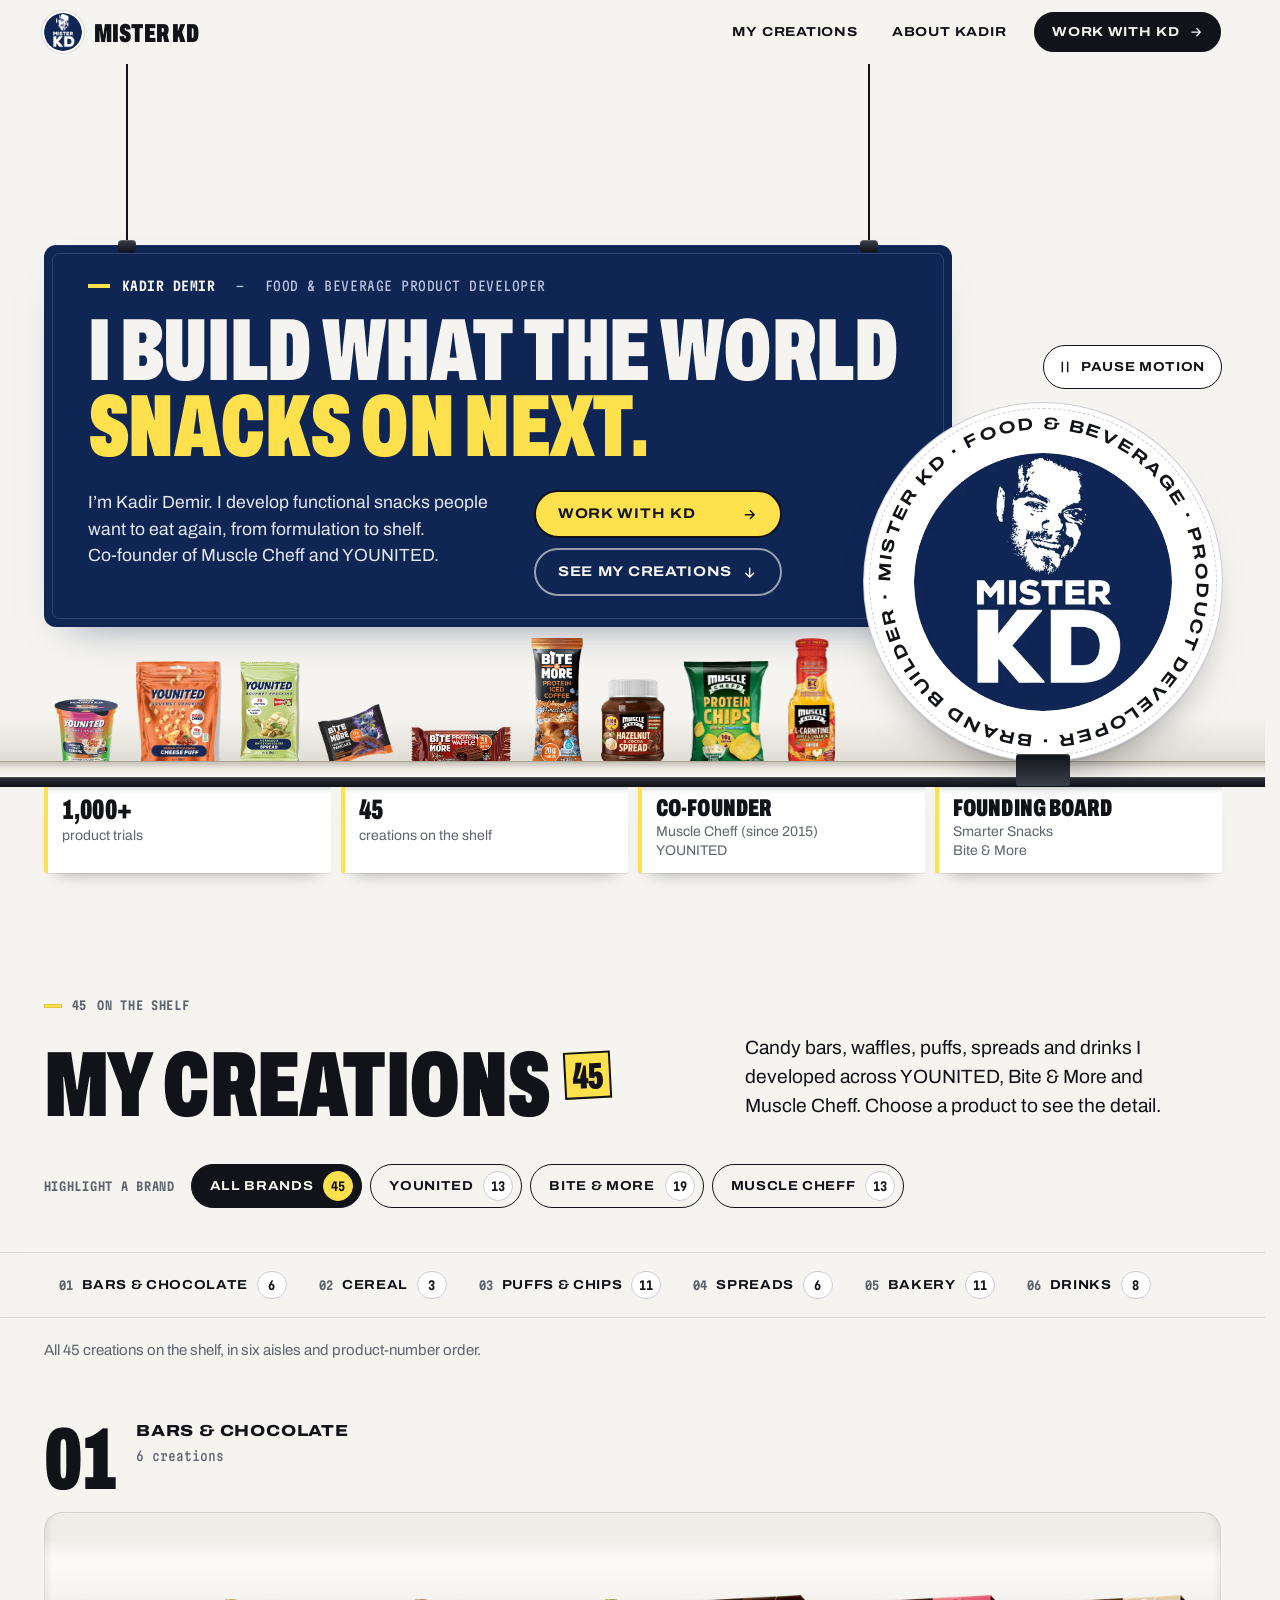
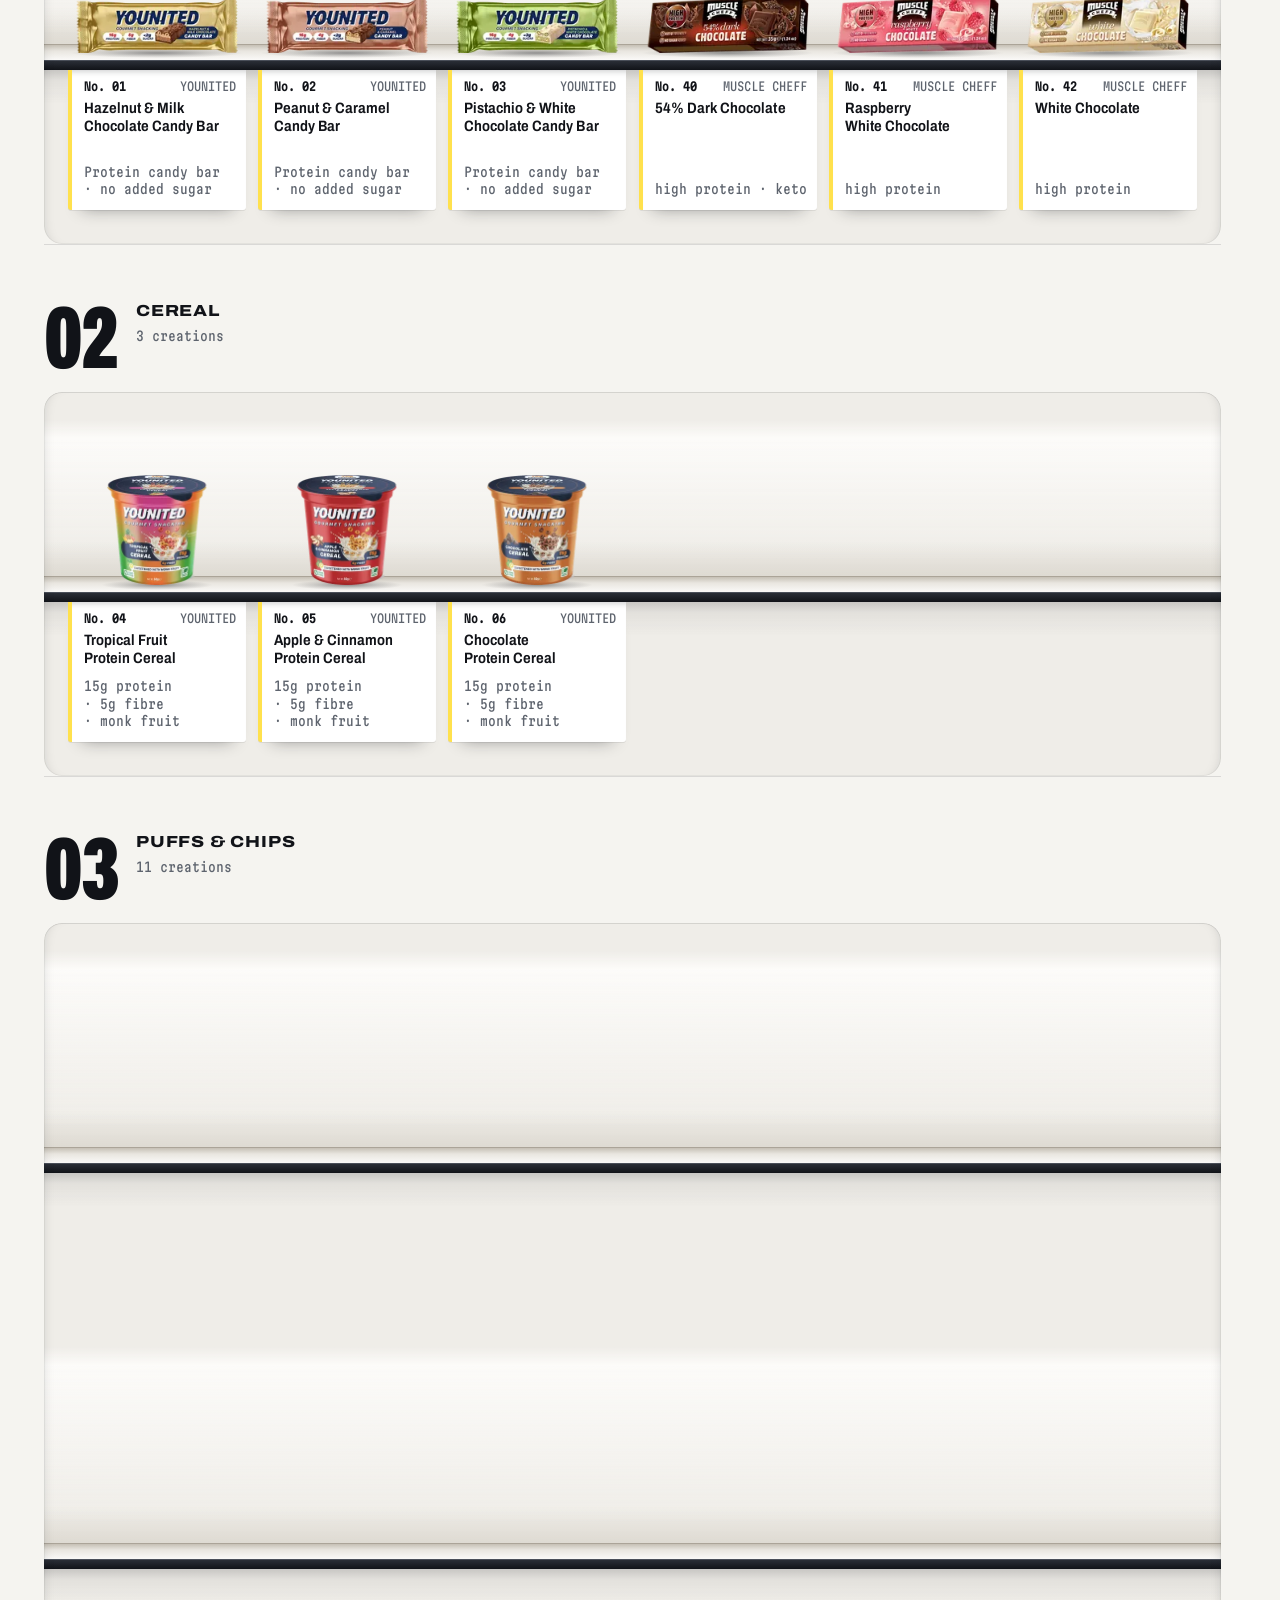
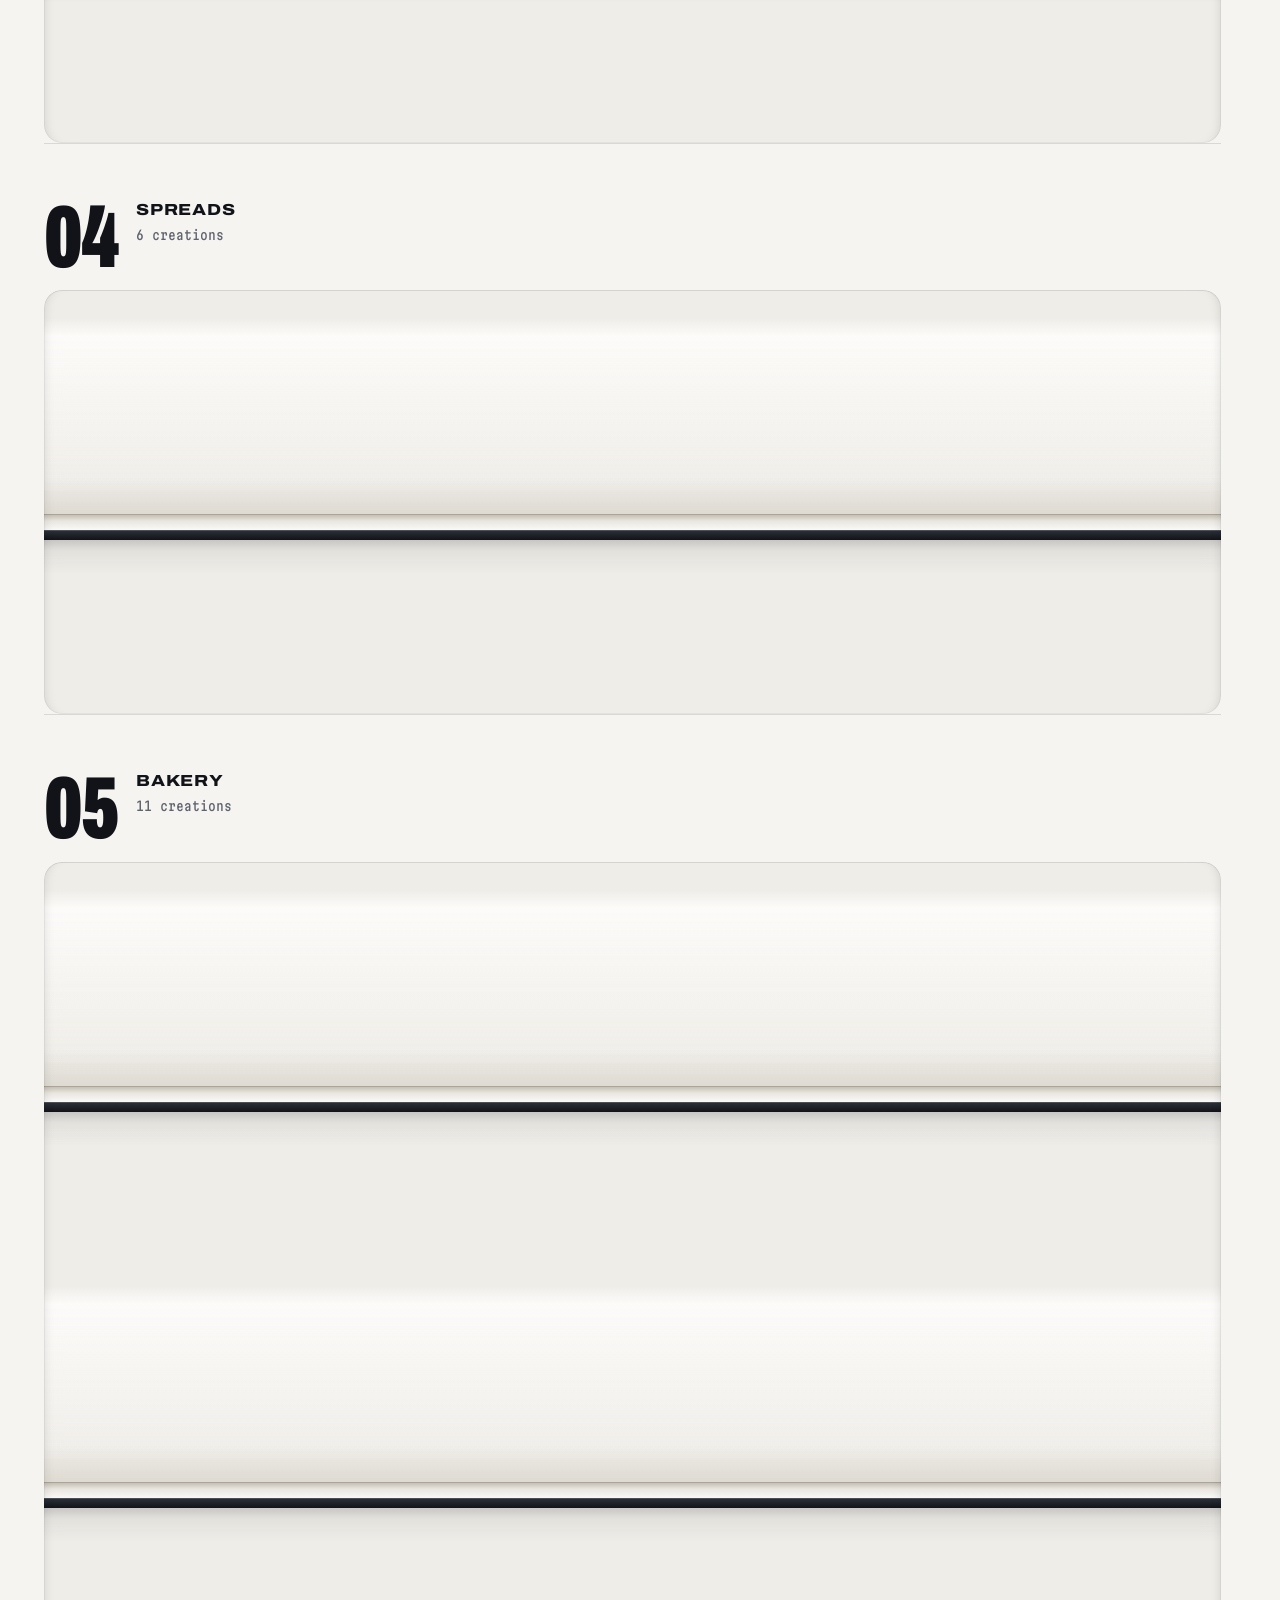
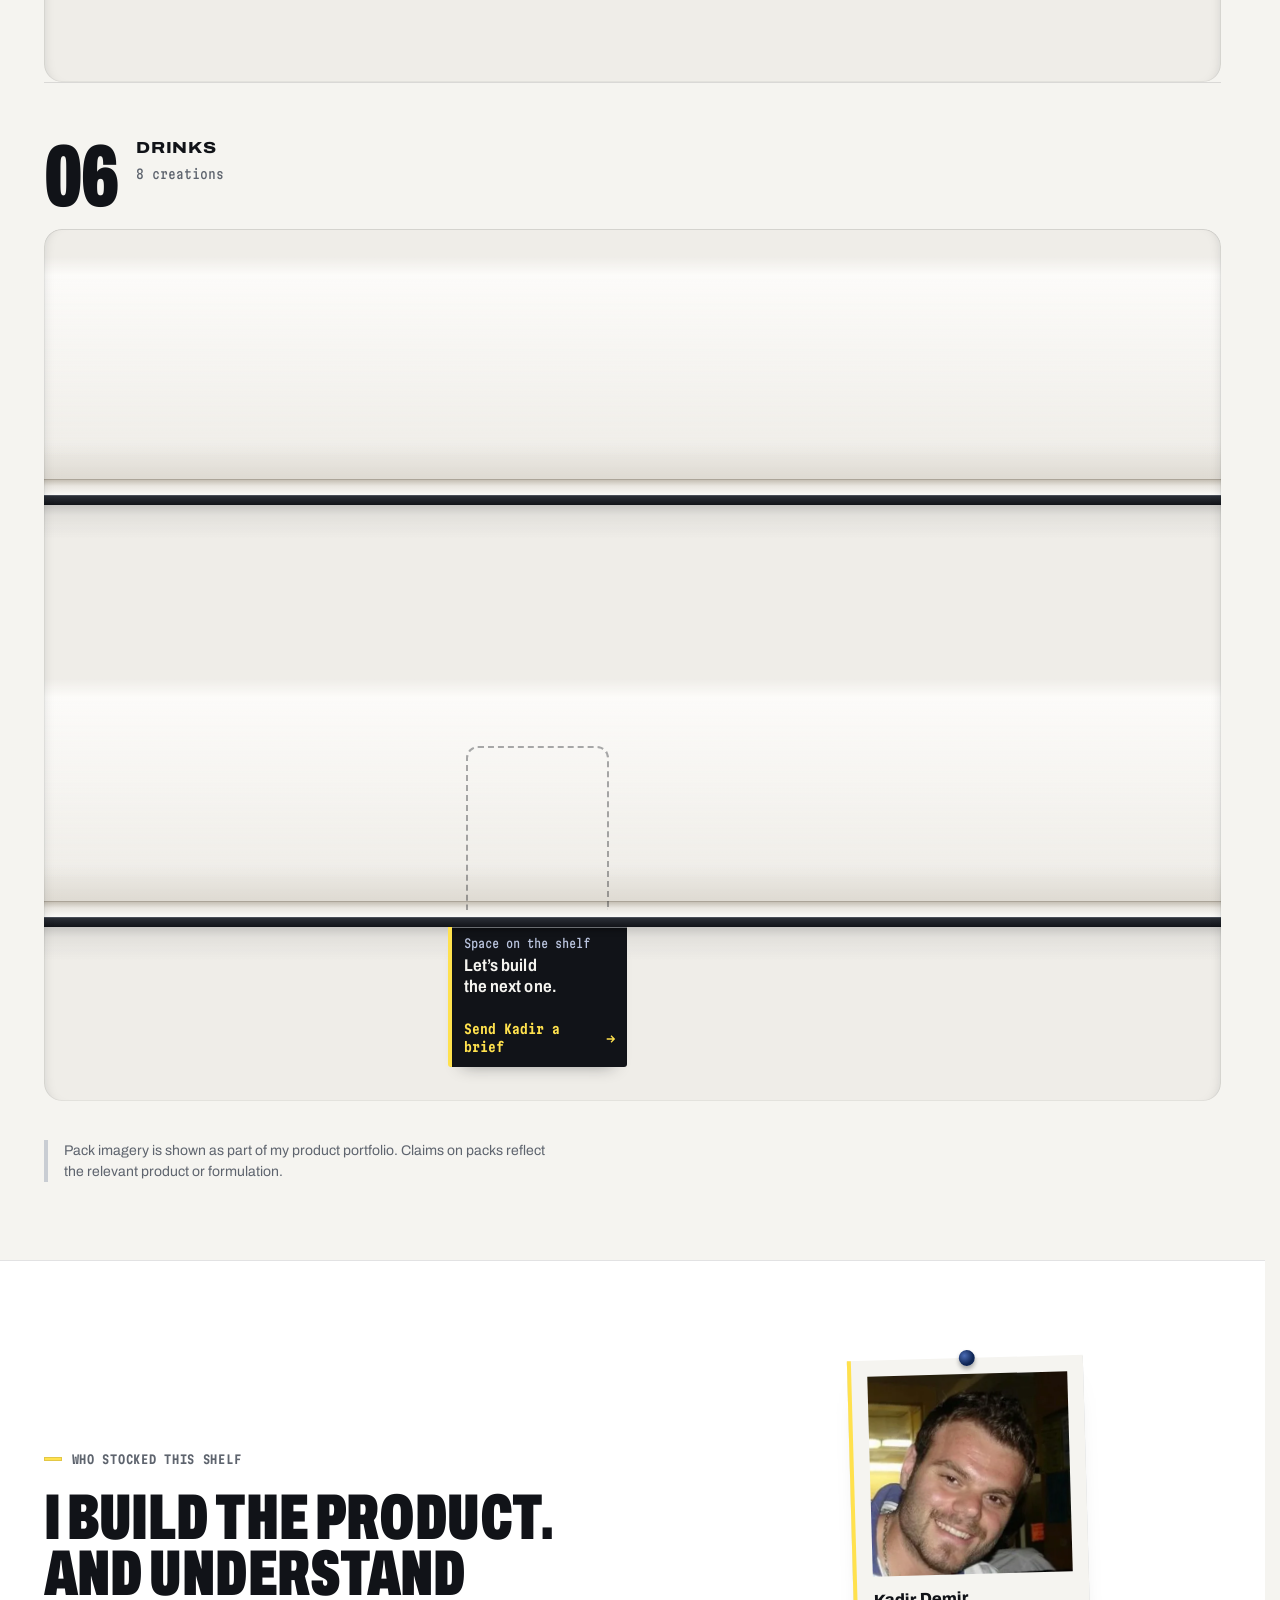
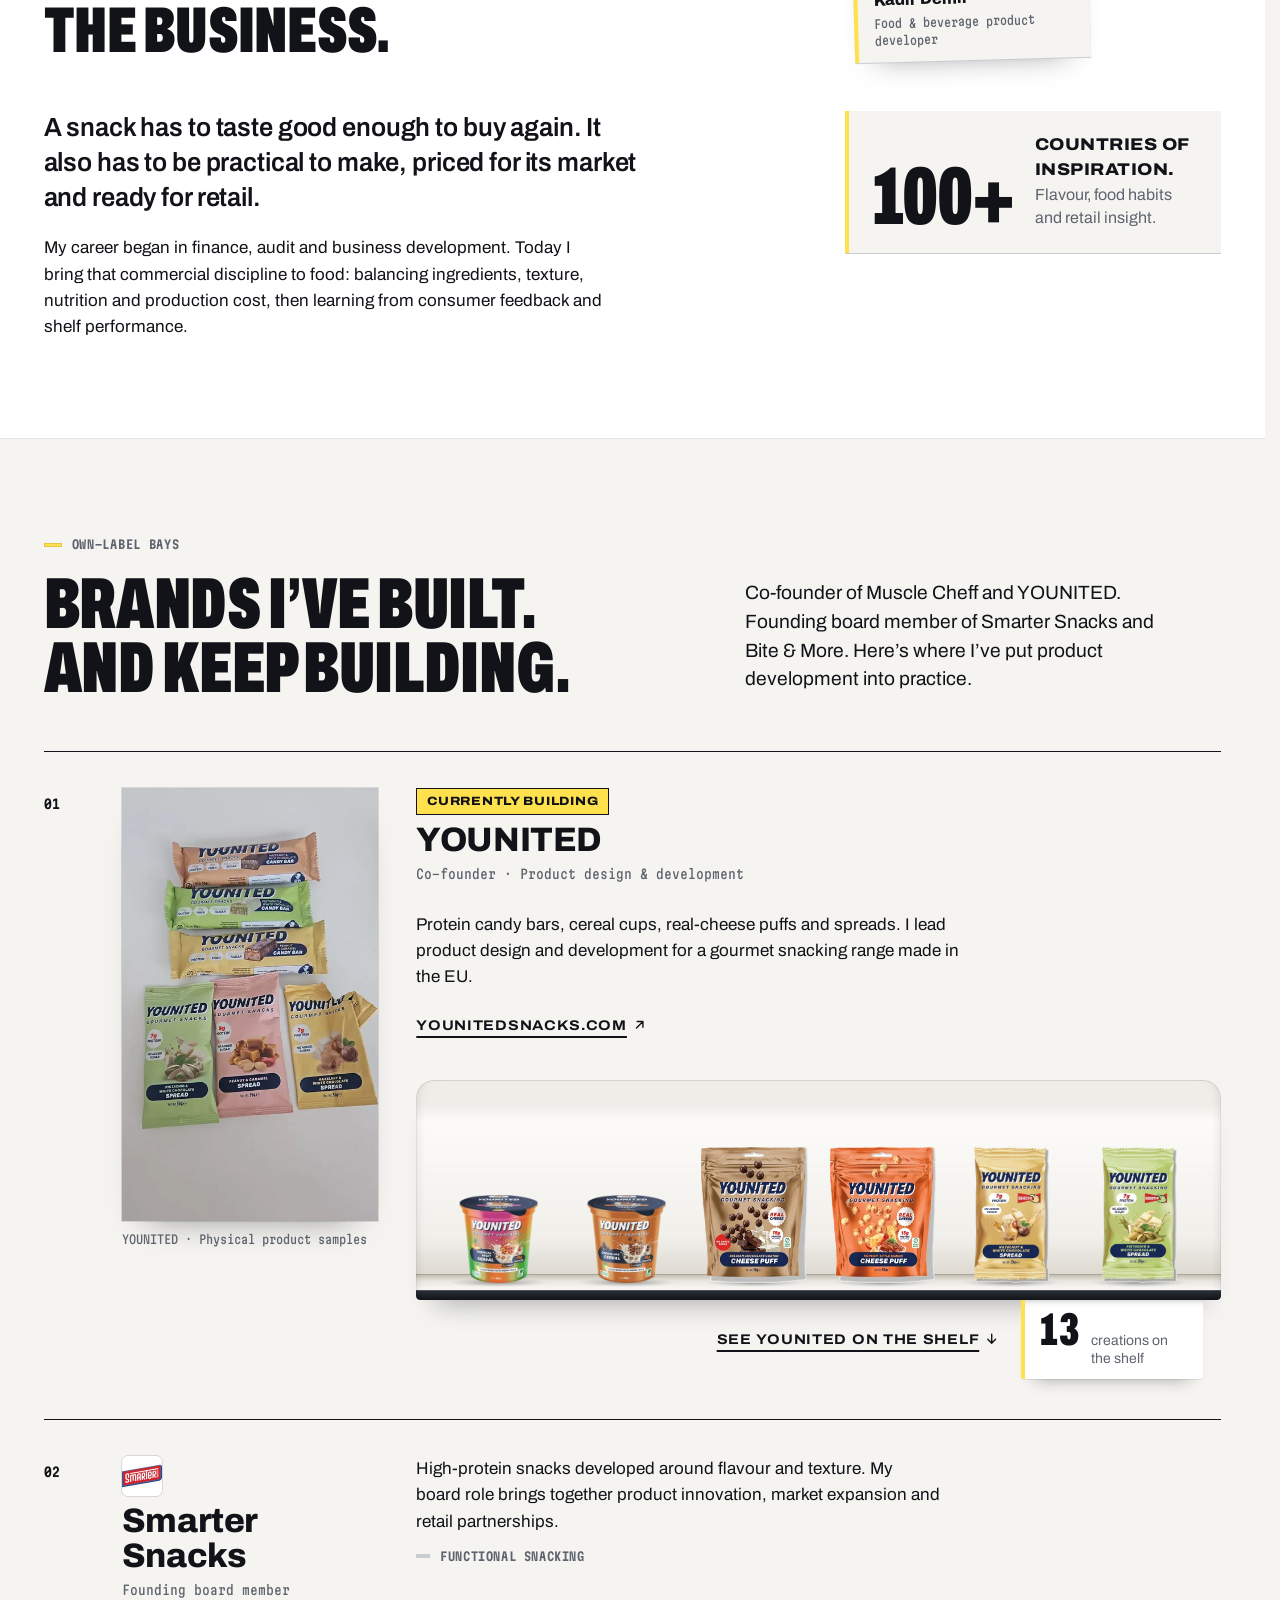
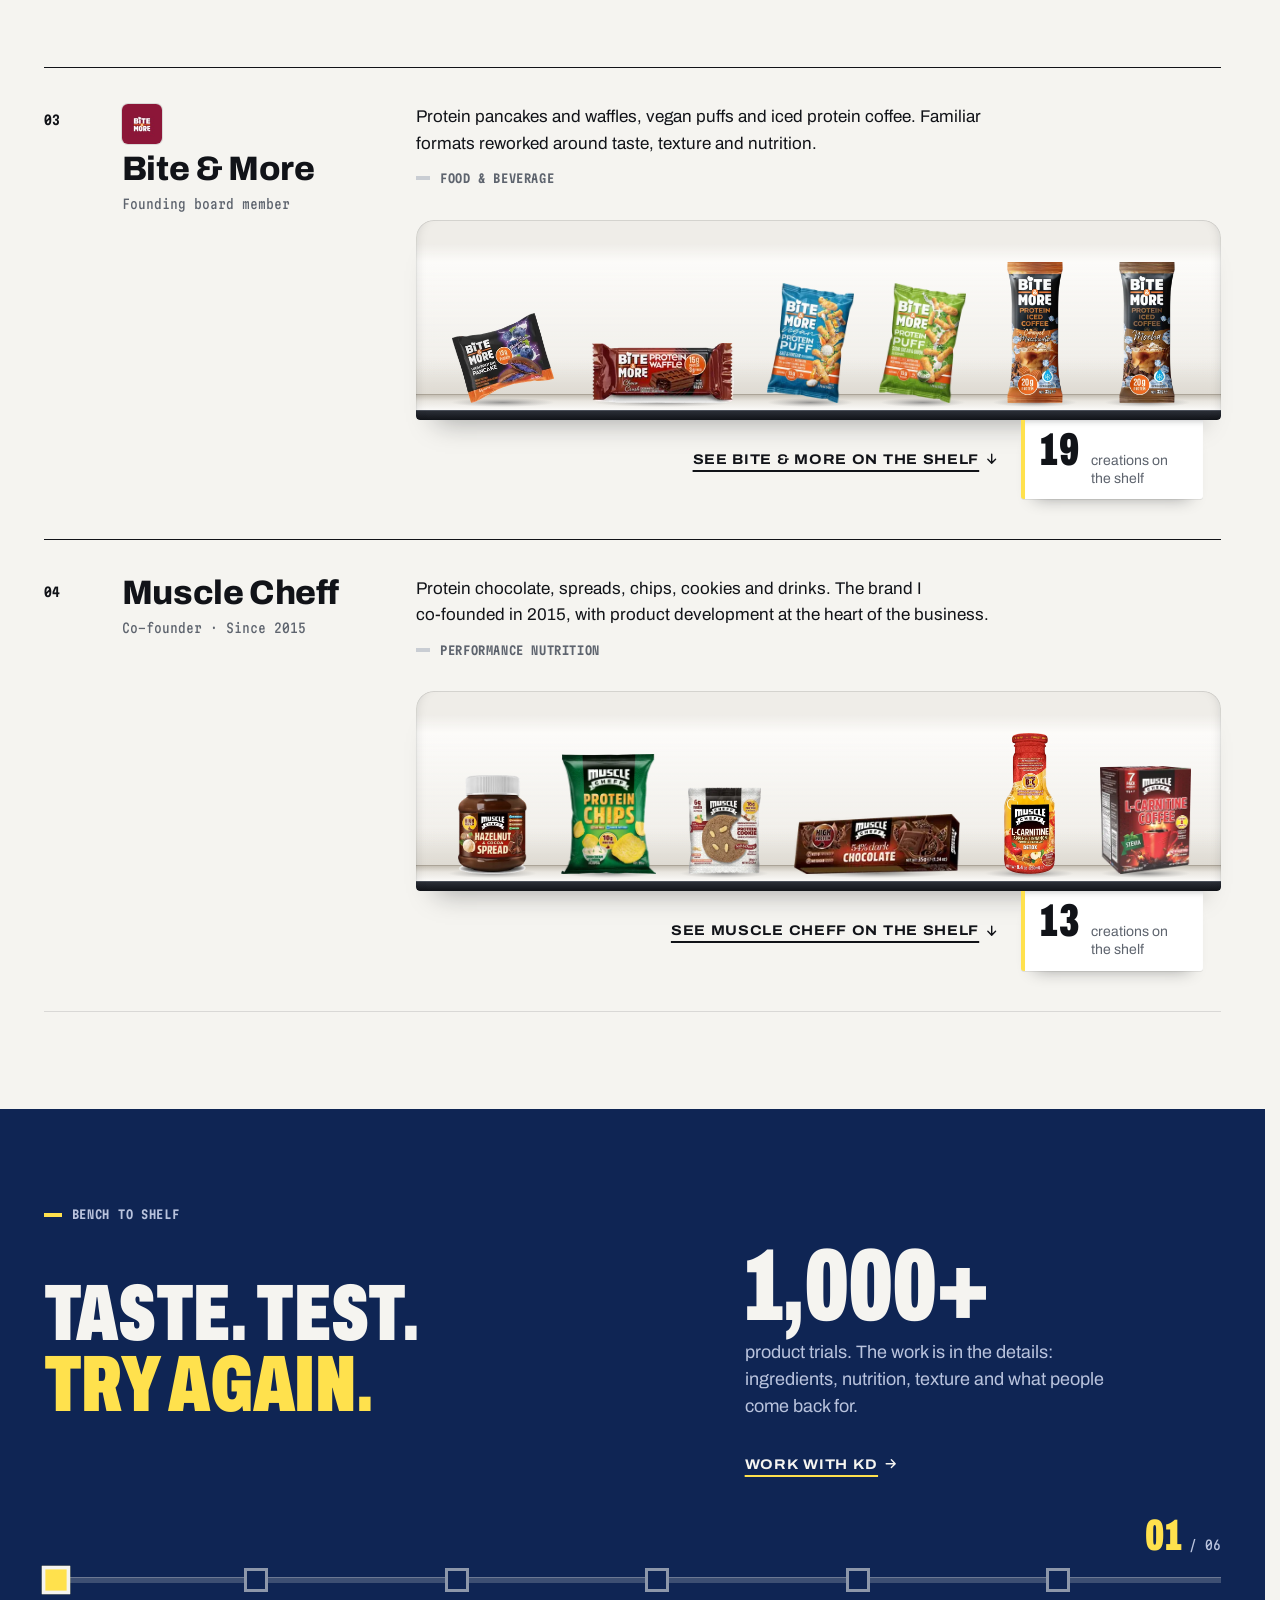
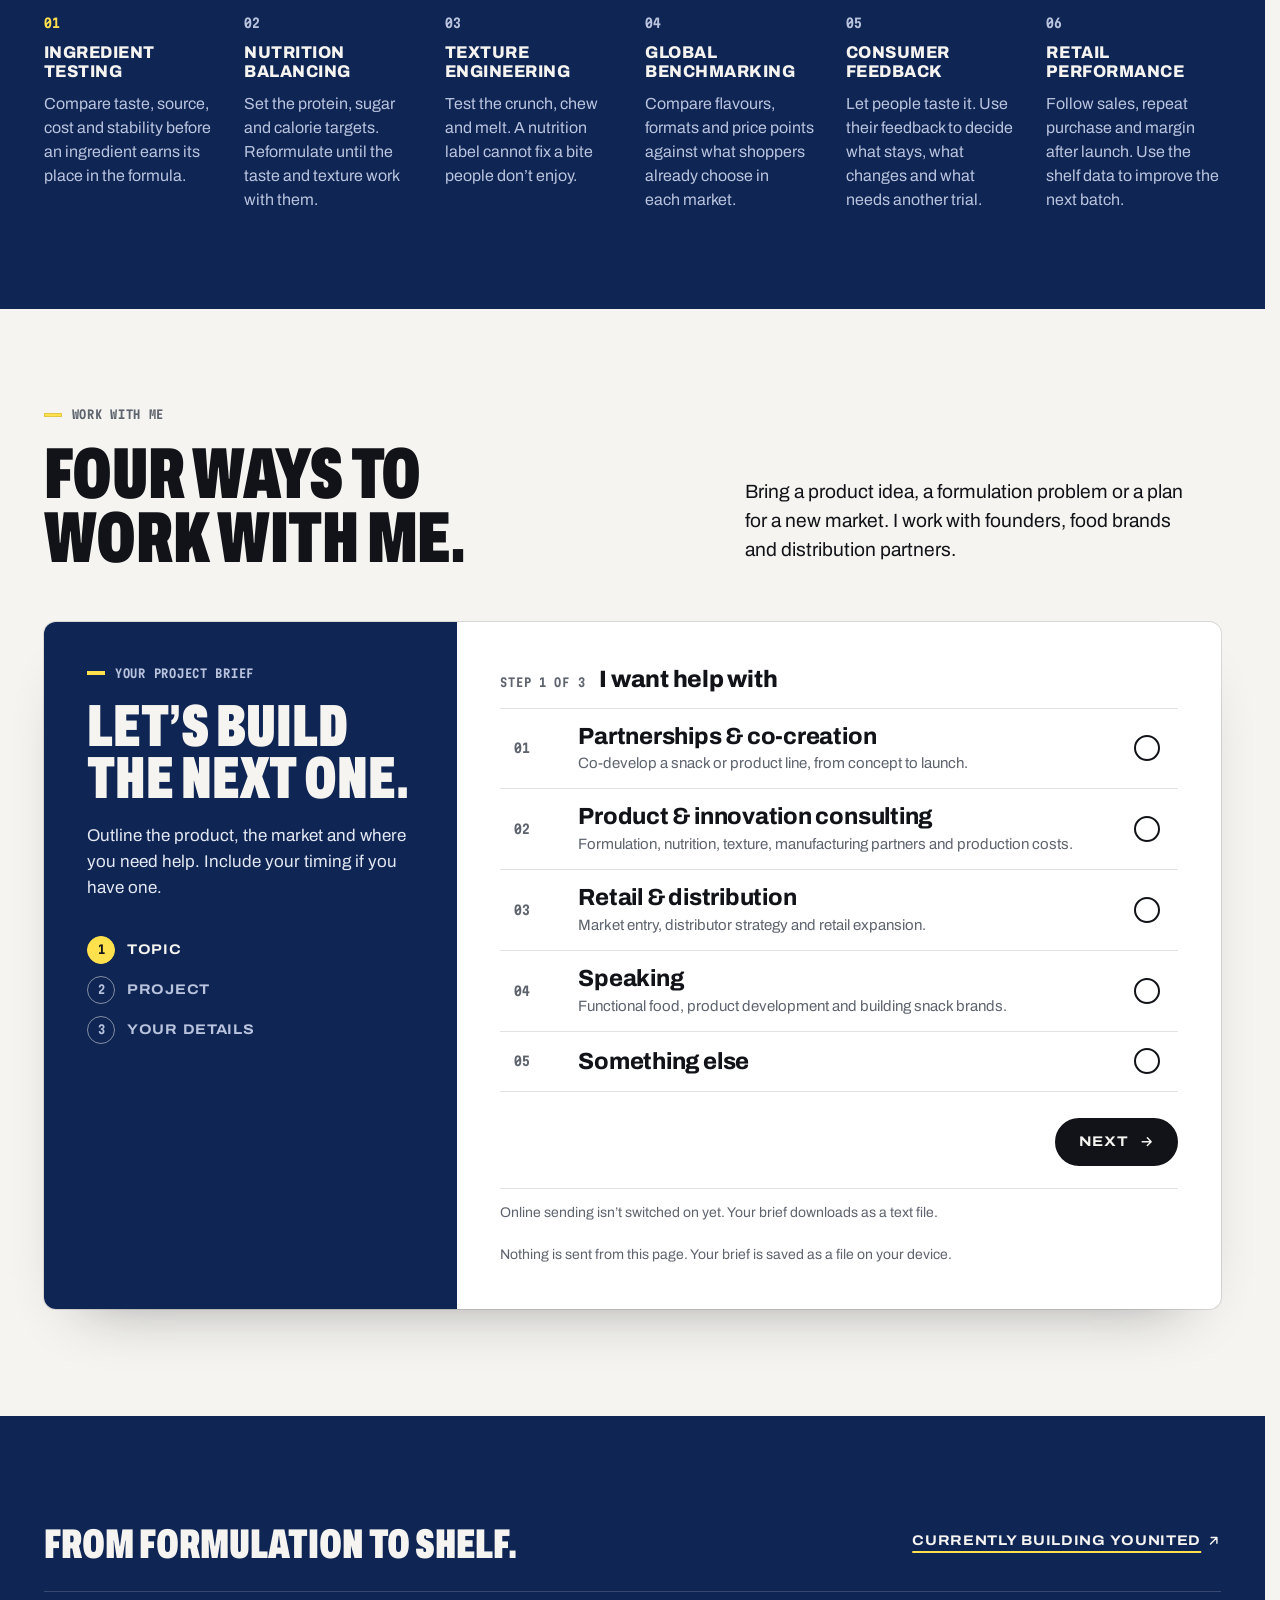
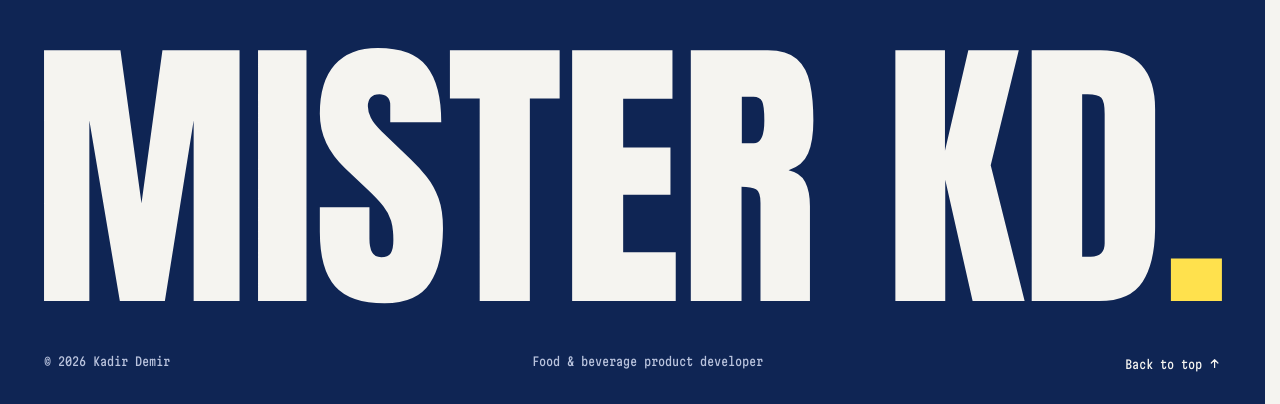
==== index.html @ 8d160cf5 "Redesign misterkd.com as "The Shelf": all 45 creations on lit shelves Replace the September portrait" ====
<!doctype html>
<html lang="en">
<head>
<meta charset="utf-8">
<meta name="viewport" content="width=device-width, initial-scale=1">
<title>Kadir Demir (Mister KD) — Food & beverage product developer</title>
<meta name="description" content="Kadir Demir develops functional snacks from formulation to shelf. See 45 product creations across YOUNITED, Bite & More and Muscle Cheff, and send Kadir a brief.">
<link rel="canonical" href="https://misterkd.com/">
<meta name="theme-color" content="#F5F4F0">
<meta property="og:type" content="profile">
<meta property="profile:first_name" content="Kadir"><meta property="profile:last_name" content="Demir">
<meta property="og:site_name" content="Mister KD">
<meta property="og:title" content="Mister KD — I build what the world snacks on next.">
<meta property="og:description" content="Kadir Demir. Food & beverage product developer. Co-founder of Muscle Cheff and YOUNITED. See my creations and work with me.">
<meta property="og:url" content="https://misterkd.com/">
<meta property="og:image" content="https://misterkd.com/derived/og.jpg"><meta property="og:image:width" content="1200"><meta property="og:image:height" content="630">
<meta property="og:image:alt" content="The Mister KD face badge as a sticker next to the headline I build what the world snacks on next.">
<meta name="twitter:card" content="summary_large_image"><meta name="twitter:title" content="Mister KD — I build what the world snacks on next.">
<meta name="twitter:description" content="Kadir Demir. Functional snacks from formulation to shelf. 45 product creations across YOUNITED, Bite & More and Muscle Cheff."><meta name="twitter:image" content="https://misterkd.com/derived/og.jpg">
<link rel="icon" href="assets/favicon.png" type="image/png"><link rel="apple-touch-icon" href="assets/apple-touch-icon.png">
<link rel="preload" href="fonts/archivo-display-caps.woff2?v=b1" as="font" type="font/woff2" crossorigin>
<link rel="preload" as="image" href="derived/kd-badge-720.webp" imagesrcset="derived/kd-badge-400.webp 400w, derived/kd-badge-720.webp 720w" imagesizes="(max-width: 760px) 140px, 296px" fetchpriority="high">
<link rel="stylesheet" href="styles.css?v=b2">
<noscript><style>
  /* Without JavaScript: the header nav is a plain wrapped row, the ring stands still (no pause control exists),
     and the offline note in the brief is the only status line. */
  .menu-toggle { display: none !important; }
  .site-nav { position: static !important; display: block !important; box-shadow: none !important; padding: 0 !important; border: 0 !important; background: none !important; }
  .sticker__ring { animation: none !important; }
  .brief__state { display: none !important; }
  .readout { display: none !important; } /* every stage is lit without JS, so no "01 / 06" step counter */
  .hero { --pause-room: 0px !important; }
  @media (max-width: 760px) {
    .site-header { height: auto !important; position: relative !important; }
    .site-header__inner { flex-wrap: wrap; padding-block: 8px; }
    .site-nav { flex-basis: 100%; }
    .site-nav ul { display: flex !important; flex-wrap: wrap; gap: 4px 6px !important; }
    .site-nav li { border: 0 !important; }
    .site-nav a:not(.btn) { min-height: 44px !important; width: auto !important; padding: 0 10px !important; font-size: 13px !important; }
    .site-nav__cta { margin: 0 !important; }
    .site-nav__cta .btn { width: auto !important; min-height: 44px !important; }
    .site-footer { padding-bottom: 24px !important; }
  }
</style></noscript>
<script type="application/ld+json">
{"@context":"https://schema.org","@type":"ProfilePage","dateCreated":"2026-09-03T00:00:00+03:00","dateModified":"2026-10-05T00:00:00+03:00","mainEntity":{"@type":"Person","@id":"https://misterkd.com/#person","name":"Kadir Demir","alternateName":"Mister KD","url":"https://misterkd.com/","image":"https://misterkd.com/assets/brand/logo-round.png","description":"Food & beverage product developer. Co-founder of Muscle Cheff and YOUNITED, founding board member of Smarter Snacks and Bite & More.","jobTitle":"Food & beverage product developer","worksFor":{"@type":"Organization","@id":"https://younitedsnacks.com/#org","name":"YOUNITED Gourmet Snacking","url":"https://younitedsnacks.com/"},"knowsAbout":["functional food","protein snacks","product development","FMCG","retail expansion","brand creation"]}}
</script>
<script type="application/json" id="kd-contact">{"email":null,"linkedin":null,"whatsapp":null}</script>
</head>
<body>
<a class="skip-link" href="#main">Skip to content</a>
<header class="site-header" id="top">
  <div class="site-header__inner">
    <a class="brand" href="#top"><img class="brand__badge" src="derived/kd-badge-400.webp" alt="" width="400" height="400" loading="lazy" decoding="async"><span class="brand__name">Mister KD</span></a>
    <button class="menu-toggle" type="button" aria-expanded="false" aria-controls="site-nav"><span class="menu-toggle__icon" aria-hidden="true"><span></span><span></span></span><span class="menu-toggle__label">Menu</span></button>
    <nav class="site-nav" id="site-nav" aria-label="Main navigation">
      <ul>
        <li><a href="#creations">My creations</a></li>
        <li><a href="#about">About Kadir</a></li>
        <li class="site-nav__cta"><a class="btn btn--tag btn--sm" href="#contact">Work with KD <svg class="i" viewBox="0 0 24 24" aria-hidden="true"><path d="M5 12h13M13 6l6 6-6 6"/></svg></a></li>
      </ul>
    </nav>
  </div>
</header>

<main id="main">
<!-- 1. HERO: the aisle sign, the curator sticker, the front shelf -->
<section class="hero" id="hero" aria-labelledby="hero-title" data-surface="light">
  <div class="hero__inner">
    <div class="hero__top">
      <div class="sign">
        <span class="sign__hanger sign__hanger--l" aria-hidden="true"></span>
        <span class="sign__hanger sign__hanger--r" aria-hidden="true"></span>
        <p class="sign__eyebrow"><span class="sign__name">Kadir Demir</span><span class="sign__dash"> — </span><span class="sign__role">Food &amp; beverage product developer</span></p>
        <h1 class="sign__title" id="hero-title"><span class="sign__line">I build what <span class="nw">the world</span></span> <span class="sign__line sign__line--tag">snacks <span class="nw">on next.</span></span></h1>
        <div class="sign__foot">
          <p class="sign__intro">I’m Kadir Demir. I develop functional snacks people want to eat again, from formulation to shelf. Co&#8209;founder of Muscle Cheff and YOUNITED.</p>
          <div class="sign__ctas">
            <a class="btn btn--tag" href="#contact">Work with KD <svg class="i" viewBox="0 0 24 24" aria-hidden="true"><path d="M5 12h13M13 6l6 6-6 6"/></svg></a>
            <a class="btn btn--ghost-dark" href="#creations">See my creations <svg class="i" viewBox="0 0 24 24" aria-hidden="true"><path d="M12 5v13M6 13l6 6 6-6"/></svg></a>
          </div>
        </div>
      </div>
    </div>
    <div class="front">
      <div class="front__packs" aria-hidden="true">
<!-- build:front -->
        <span class="front__item pack--cup"><img src="derived/c/yn-cereal-tropical-cut-clean.webp" srcset="derived/c/yn-cereal-tropical-cut-clean-200.webp 200w, derived/c/yn-cereal-tropical-cut-clean-300.webp 300w, derived/c/yn-cereal-tropical-cut-clean-400.webp 400w, derived/c/yn-cereal-tropical-cut-clean-600.webp 600w, derived/c/yn-cereal-tropical-cut-clean.webp 617w" sizes="(max-width: 760px) 80px, 112px" alt="" width="617" height="686" loading="eager" fetchpriority="low" decoding="async"></span>
        <span class="front__item pack--pouch"><img src="assets/creations/yn-puff-korean-kimchi-cut.webp" srcset="derived/c/yn-puff-korean-kimchi-cut-200.webp 200w, derived/c/yn-puff-korean-kimchi-cut-300.webp 300w, derived/c/yn-puff-korean-kimchi-cut-400.webp 400w, derived/c/yn-puff-korean-kimchi-cut-600.webp 600w" sizes="(max-width: 760px) 106px, 140px" alt="" width="950" height="1212" loading="eager" fetchpriority="low" decoding="async"></span>
        <span class="front__item pack--pouch"><img src="assets/creations/yn-spread-pistachio-white-chocolate-cut.webp" srcset="derived/c/yn-spread-pistachio-white-chocolate-cut-200.webp 200w, derived/c/yn-spread-pistachio-white-chocolate-cut-300.webp 300w, derived/c/yn-spread-pistachio-white-chocolate-cut-400.webp 400w, derived/c/yn-spread-pistachio-white-chocolate-cut-600.webp 600w, assets/creations/yn-spread-pistachio-white-chocolate-cut.webp 674w" sizes="(max-width: 760px) 106px, 140px" alt="" width="674" height="1222" loading="eager" fetchpriority="low" decoding="async"></span>
        <span class="front__item pack--pillow"><img src="assets/creations/bm-pancake-blueberry-cut.webp" srcset="derived/c/bm-pancake-blueberry-cut-200.webp 200w, derived/c/bm-pancake-blueberry-cut-300.webp 300w, derived/c/bm-pancake-blueberry-cut-400.webp 400w, derived/c/bm-pancake-blueberry-cut-600.webp 600w" sizes="(max-width: 760px) 92px, 120px" alt="" width="1200" height="1054" loading="eager" fetchpriority="low" decoding="async"></span>
        <span class="front__item pack--flat"><img src="assets/creations/bm-waffle-choco-crush-cut.webp" srcset="derived/c/bm-waffle-choco-crush-cut-200.webp 200w, derived/c/bm-waffle-choco-crush-cut-300.webp 300w, derived/c/bm-waffle-choco-crush-cut-400.webp 400w, derived/c/bm-waffle-choco-crush-cut-600.webp 600w" sizes="(max-width: 760px) 124px, 170px" alt="" width="1200" height="511" loading="lazy" decoding="async"></span>
        <span class="front__item pack--tall"><img src="assets/creations/bm-iced-coffee-caramel-macchiato.webp" srcset="derived/c/bm-iced-coffee-caramel-macchiato-200.webp 200w, derived/c/bm-iced-coffee-caramel-macchiato-300.webp 300w, derived/c/bm-iced-coffee-caramel-macchiato-400.webp 400w, assets/creations/bm-iced-coffee-caramel-macchiato.webp 476w" sizes="(max-width: 760px) 62px, 84px" alt="" width="476" height="1200" loading="lazy" decoding="async"></span>
        <span class="front__item pack--jar"><img src="assets/creations/mc-hazelnut-cocoa-spread-cut.webp" srcset="derived/c/mc-hazelnut-cocoa-spread-cut-200.webp 200w, derived/c/mc-hazelnut-cocoa-spread-cut-300.webp 300w, derived/c/mc-hazelnut-cocoa-spread-cut-400.webp 400w, derived/c/mc-hazelnut-cocoa-spread-cut-600.webp 600w" sizes="(max-width: 760px) 80px, 110px" alt="" width="843" height="1200" loading="lazy" decoding="async"></span>
        <span class="front__item pack--pouch"><img src="assets/creations/mc-protein-chips-sour-cream-cut.webp" srcset="derived/c/mc-protein-chips-sour-cream-cut-200.webp 200w, derived/c/mc-protein-chips-sour-cream-cut-300.webp 300w, derived/c/mc-protein-chips-sour-cream-cut-400.webp 400w, derived/c/mc-protein-chips-sour-cream-cut-600.webp 600w" sizes="(max-width: 760px) 106px, 140px" alt="" width="951" height="1200" loading="lazy" decoding="async"></span>
        <span class="front__item pack--tall"><img src="assets/creations/mc-l-carnitine-apple-cinnamon-cut.webp" srcset="derived/c/mc-l-carnitine-apple-cinnamon-cut-200.webp 200w, derived/c/mc-l-carnitine-apple-cinnamon-cut-300.webp 300w, assets/creations/mc-l-carnitine-apple-cinnamon-cut.webp 379w" sizes="(max-width: 760px) 62px, 84px" alt="" width="379" height="1062" loading="lazy" decoding="async"></span>
<!-- /build:front -->
      </div>
      <div class="sticker">
        <div class="sticker__disc">
          <svg class="sticker__ring" viewBox="0 0 400 400" aria-hidden="true" focusable="false"><defs><path id="ring-path" d="M200,200 m-171,0 a171,171 0 1,1 342,0 a171,171 0 1,1 -342,0"/></defs><!-- four phrases on one path (offsets from Archivo 700/125 metrics): no single text box covers the whole ring, so the ring is never the LCP --><text><textPath href="#ring-path" startOffset="0" textLength="170.5" lengthAdjust="spacing">MISTER KD ·</textPath></text><text><textPath href="#ring-path" startOffset="180.2" textLength="286.3" lengthAdjust="spacing">FOOD &amp; BEVERAGE ·</textPath></text><text><textPath href="#ring-path" startOffset="476.2" textLength="331" lengthAdjust="spacing">PRODUCT DEVELOPER ·</textPath></text><text><textPath href="#ring-path" startOffset="817" textLength="245.3" lengthAdjust="spacing">BRAND BUILDER ·</textPath></text></svg>
          <img class="sticker__face" src="derived/kd-badge-720.webp" srcset="derived/kd-badge-400.webp 400w, derived/kd-badge-720.webp 720w" sizes="(max-width: 760px) 150px, 270px" alt="Kadir Demir — the Mister KD badge" width="720" height="720" fetchpriority="high" decoding="async">
        </div>
        <button class="motion-toggle" type="button" aria-pressed="false" hidden><svg class="i i--pause" viewBox="0 0 24 24" aria-hidden="true"><path d="M8 5v14M16 5v14"/></svg><svg class="i i--play" viewBox="0 0 24 24" aria-hidden="true"><path d="M7 4.5v15l12-7.5z"/></svg><span class="motion-toggle__label">Pause motion</span></button>
      </div>
    </div>
    <ul class="proof" aria-label="Kadir Demir at a glance">
      <li class="proof__item"><span class="proof__k">1,000+</span><span class="proof__v">product trials</span></li>
      <li class="proof__item"><span class="proof__k" data-count="total">45</span><span class="proof__v">creations on the shelf</span></li>
      <li class="proof__item"><span class="proof__k proof__k--word">Co&#8209;founder</span><span class="proof__v"><span class="nw">Muscle Cheff <span class="proof__since">(since 2015)</span></span><span class="proof__sep"> · </span><span class="nw">YOUNITED</span></span></li>
      <li class="proof__item"><span class="proof__k proof__k--word">Founding board</span><span class="proof__v"><span class="nw">Smarter Snacks</span><span class="proof__sep"> · </span><span class="nw">Bite &amp; More</span></span></li>
    </ul>
  </div>
</section>

<!-- 2. MY CREATIONS: six aisles, all 45 on the shelf -->
<section class="creations" id="creations" aria-labelledby="creations-title" data-surface="light">
  <div class="wrap">
    <div class="creations__head">
      <p class="eyebrow"><span data-count="total">45</span> on the shelf</p>
      <h2 class="display" id="creations-title">My <span class="nw">Creations<span class="vh">, </span> <span class="count-tag"><span data-count="total">45</span><span class="vh"> products</span></span></span></h2>
      <p class="lede">Candy bars, waffles, puffs, spreads and drinks I developed across YOUNITED, Bite &amp; More and Muscle Cheff. Choose a product to see the detail.</p>
      <div class="highlight" role="group" aria-labelledby="highlight-label" hidden>
        <p class="highlight__label" id="highlight-label">Highlight a brand</p>
        <div class="highlight__buttons">
          <button class="chip" type="button" data-highlight="all" aria-pressed="true">All brands <span class="chip__n" data-count="total">45</span></button>
          <button class="chip" type="button" data-highlight="YOUNITED" aria-pressed="false">YOUNITED <span class="chip__n" data-count="YOUNITED">13</span></button>
          <button class="chip" type="button" data-highlight="Bite &amp; More" aria-pressed="false">Bite &amp; More <span class="chip__n" data-count="Bite &amp; More">19</span></button>
          <button class="chip" type="button" data-highlight="Muscle Cheff" aria-pressed="false">Muscle Cheff <span class="chip__n" data-count="Muscle Cheff">13</span></button>
        </div>
      </div>
    </div>
  </div>
  <nav class="aisle-bar" aria-label="Aisles">
    <ul class="aisle-bar__list">
      <li><a class="aisle-chip" href="#aisle-bars"><span class="aisle-chip__no">01</span> Bars &amp; chocolate <span class="aisle-chip__n" data-aisle-chip="bars">6</span></a></li>
      <li><a class="aisle-chip" href="#aisle-cereal"><span class="aisle-chip__no">02</span> Cereal <span class="aisle-chip__n" data-aisle-chip="cereal">3</span></a></li>
      <li><a class="aisle-chip" href="#aisle-puffs"><span class="aisle-chip__no">03</span> Puffs &amp; chips <span class="aisle-chip__n" data-aisle-chip="puffs">11</span></a></li>
      <li><a class="aisle-chip" href="#aisle-spreads"><span class="aisle-chip__no">04</span> Spreads <span class="aisle-chip__n" data-aisle-chip="spreads">6</span></a></li>
      <li><a class="aisle-chip" href="#aisle-bakery"><span class="aisle-chip__no">05</span> Bakery <span class="aisle-chip__n" data-aisle-chip="bakery">11</span></a></li>
      <li><a class="aisle-chip" href="#aisle-drinks"><span class="aisle-chip__no">06</span> Drinks <span class="aisle-chip__n" data-aisle-chip="drinks">8</span></a></li>
    </ul>
  </nav>
  <div class="wrap">
    <p class="shelf-status" role="status" aria-live="polite"><span data-count="total">45</span> creations in six aisles, in product-number order.</p>
    <div class="aisles">
<!-- build:aisles -->
    <section class="aisle" id="aisle-bars" aria-labelledby="aisle-bars-title" data-aisle="bars">
      <header class="aisle__head">
        <span class="aisle__no" aria-hidden="true">01</span>
        <h3 class="aisle__title" id="aisle-bars-title"><span class="vh">Aisle 01: </span>Bars &amp; chocolate</h3>
        <p class="aisle__count"><span data-aisle-total>6</span> creations</p>
        <p class="aisle__note" hidden></p>
        <div class="aisle__ctrl" hidden>
          <span class="aisle__more" aria-hidden="true"></span>
          <button class="icon-btn" type="button" data-scroll="-1" aria-controls="aisle-bars-shelf" aria-label="Previous packs in Bars &amp; chocolate"><svg viewBox="0 0 24 24" aria-hidden="true"><path d="M15 5l-7 7 7 7"/></svg></button>
          <button class="icon-btn" type="button" data-scroll="1" aria-controls="aisle-bars-shelf" aria-label="Next packs in Bars &amp; chocolate"><svg viewBox="0 0 24 24" aria-hidden="true"><path d="M9 5l7 7-7 7"/></svg></button>
        </div>
      </header>
      <ul class="shelf" id="aisle-bars-shelf">
        <li class="facing">
          <a class="pack pack--flat" href="assets/creations/yn-bar-hazelnut-milk-chocolate-cut.webp" data-product="yn-bar-hazelnut-milk-chocolate" data-no="01" data-brand="YOUNITED" data-category="bars" data-format="Bars &amp; chocolate">
            <span class="pack__stage"><img src="assets/creations/yn-bar-hazelnut-milk-chocolate-cut.webp" srcset="derived/c/yn-bar-hazelnut-milk-chocolate-cut-200.webp 200w, derived/c/yn-bar-hazelnut-milk-chocolate-cut-300.webp 300w, derived/c/yn-bar-hazelnut-milk-chocolate-cut-400.webp 400w, derived/c/yn-bar-hazelnut-milk-chocolate-cut-600.webp 600w" sizes="(max-width: 760px) 40vw, 172px" alt="" width="1297" height="436" loading="lazy" decoding="async"></span>
            <span class="label"><span class="label__top"><span class="label__no">No. 01</span><span class="vh">, </span><span class="label__brand">YOUNITED</span></span><span class="vh">, </span><span class="label__name">Hazelnut &amp; Milk Chocolate Candy Bar</span><span class="vh">, </span><span class="label__claim"><span class="cf">Protein candy bar</span> <span class="cf">· no added sugar</span></span></span>
          </a>
        </li>
        <li class="facing">
          <a class="pack pack--flat" href="assets/creations/yn-bar-peanut-caramel-cut.webp" data-product="yn-bar-peanut-caramel" data-no="02" data-brand="YOUNITED" data-category="bars" data-format="Bars &amp; chocolate">
            <span class="pack__stage"><img src="assets/creations/yn-bar-peanut-caramel-cut.webp" srcset="derived/c/yn-bar-peanut-caramel-cut-200.webp 200w, derived/c/yn-bar-peanut-caramel-cut-300.webp 300w, derived/c/yn-bar-peanut-caramel-cut-400.webp 400w, derived/c/yn-bar-peanut-caramel-cut-600.webp 600w" sizes="(max-width: 760px) 40vw, 172px" alt="" width="1297" height="436" loading="lazy" decoding="async"></span>
            <span class="label"><span class="label__top"><span class="label__no">No. 02</span><span class="vh">, </span><span class="label__brand">YOUNITED</span></span><span class="vh">, </span><span class="label__name">Peanut &amp; Caramel Candy Bar</span><span class="vh">, </span><span class="label__claim"><span class="cf">Protein candy bar</span> <span class="cf">· no added sugar</span></span></span>
          </a>
        </li>
        <li class="facing">
          <a class="pack pack--flat" href="assets/creations/yn-bar-pistachio-white-chocolate-cut.webp" data-product="yn-bar-pistachio-white-chocolate" data-no="03" data-brand="YOUNITED" data-category="bars" data-format="Bars &amp; chocolate">
            <span class="pack__stage"><img src="assets/creations/yn-bar-pistachio-white-chocolate-cut.webp" srcset="derived/c/yn-bar-pistachio-white-chocolate-cut-200.webp 200w, derived/c/yn-bar-pistachio-white-chocolate-cut-300.webp 300w, derived/c/yn-bar-pistachio-white-chocolate-cut-400.webp 400w, derived/c/yn-bar-pistachio-white-chocolate-cut-600.webp 600w" sizes="(max-width: 760px) 40vw, 172px" alt="" width="1297" height="436" loading="lazy" decoding="async"></span>
            <span class="label"><span class="label__top"><span class="label__no">No. 03</span><span class="vh">, </span><span class="label__brand">YOUNITED</span></span><span class="vh">, </span><span class="label__name">Pistachio &amp; White Chocolate Candy Bar</span><span class="vh">, </span><span class="label__claim"><span class="cf">Protein candy bar</span> <span class="cf">· no added sugar</span></span></span>
          </a>
        </li>
        <li class="facing">
          <a class="pack pack--flat" href="assets/creations/mc-dark-chocolate-54-cut.webp" data-product="mc-dark-chocolate-54" data-no="40" data-brand="Muscle Cheff" data-category="bars" data-format="Bars &amp; chocolate">
            <span class="pack__stage"><img src="assets/creations/mc-dark-chocolate-54-cut.webp" srcset="derived/c/mc-dark-chocolate-54-cut-200.webp 200w, derived/c/mc-dark-chocolate-54-cut-300.webp 300w, derived/c/mc-dark-chocolate-54-cut-400.webp 400w, derived/c/mc-dark-chocolate-54-cut-600.webp 600w" sizes="(max-width: 760px) 40vw, 172px" alt="" width="1200" height="431" loading="lazy" decoding="async"></span>
            <span class="label"><span class="label__top"><span class="label__no">No. 40</span><span class="vh">, </span><span class="label__brand">Muscle Cheff</span></span><span class="vh">, </span><span class="label__name">54% Dark Chocolate</span><span class="vh">, </span><span class="label__claim"><span class="cf">high protein</span> <span class="cf">· keto</span></span></span>
          </a>
        </li>
        <li class="facing">
          <a class="pack pack--flat" href="assets/creations/mc-raspberry-white-chocolate-cut.webp" data-product="mc-raspberry-white-chocolate" data-no="41" data-brand="Muscle Cheff" data-category="bars" data-format="Bars &amp; chocolate">
            <span class="pack__stage"><img src="assets/creations/mc-raspberry-white-chocolate-cut.webp" srcset="derived/c/mc-raspberry-white-chocolate-cut-200.webp 200w, derived/c/mc-raspberry-white-chocolate-cut-300.webp 300w, derived/c/mc-raspberry-white-chocolate-cut-400.webp 400w, derived/c/mc-raspberry-white-chocolate-cut-600.webp 600w" sizes="(max-width: 760px) 40vw, 172px" alt="" width="1200" height="432" loading="lazy" decoding="async"></span>
            <span class="label"><span class="label__top"><span class="label__no">No. 41</span><span class="vh">, </span><span class="label__brand">Muscle Cheff</span></span><span class="vh">, </span><span class="label__name">Raspberry White Chocolate</span><span class="vh">, </span><span class="label__claim"><span class="cf">high protein</span></span></span>
          </a>
        </li>
        <li class="facing">
          <a class="pack pack--flat" href="assets/creations/mc-white-chocolate-cut.webp" data-product="mc-white-chocolate" data-no="42" data-brand="Muscle Cheff" data-category="bars" data-format="Bars &amp; chocolate">
            <span class="pack__stage"><img src="assets/creations/mc-white-chocolate-cut.webp" srcset="derived/c/mc-white-chocolate-cut-200.webp 200w, derived/c/mc-white-chocolate-cut-300.webp 300w, derived/c/mc-white-chocolate-cut-400.webp 400w, derived/c/mc-white-chocolate-cut-600.webp 600w" sizes="(max-width: 760px) 40vw, 172px" alt="" width="1200" height="432" loading="lazy" decoding="async"></span>
            <span class="label"><span class="label__top"><span class="label__no">No. 42</span><span class="vh">, </span><span class="label__brand">Muscle Cheff</span></span><span class="vh">, </span><span class="label__name">White Chocolate</span><span class="vh">, </span><span class="label__claim"><span class="cf">high protein</span></span></span>
          </a>
        </li>
      </ul>
    </section>
    <section class="aisle" id="aisle-cereal" aria-labelledby="aisle-cereal-title" data-aisle="cereal">
      <header class="aisle__head">
        <span class="aisle__no" aria-hidden="true">02</span>
        <h3 class="aisle__title" id="aisle-cereal-title"><span class="vh">Aisle 02: </span>Cereal</h3>
        <p class="aisle__count"><span data-aisle-total>3</span> creations</p>
        <p class="aisle__note" hidden></p>
        <div class="aisle__ctrl" hidden>
          <span class="aisle__more" aria-hidden="true"></span>
          <button class="icon-btn" type="button" data-scroll="-1" aria-controls="aisle-cereal-shelf" aria-label="Previous packs in Cereal"><svg viewBox="0 0 24 24" aria-hidden="true"><path d="M15 5l-7 7 7 7"/></svg></button>
          <button class="icon-btn" type="button" data-scroll="1" aria-controls="aisle-cereal-shelf" aria-label="Next packs in Cereal"><svg viewBox="0 0 24 24" aria-hidden="true"><path d="M9 5l7 7-7 7"/></svg></button>
        </div>
      </header>
      <ul class="shelf" id="aisle-cereal-shelf">
        <li class="facing">
          <a class="pack pack--cup" href="assets/creations/yn-cereal-tropical-cut.webp" data-product="yn-cereal-tropical" data-no="04" data-brand="YOUNITED" data-category="cereal" data-format="Cereal">
            <span class="pack__stage"><img src="derived/c/yn-cereal-tropical-cut-clean.webp" srcset="derived/c/yn-cereal-tropical-cut-clean-200.webp 200w, derived/c/yn-cereal-tropical-cut-clean-300.webp 300w, derived/c/yn-cereal-tropical-cut-clean-400.webp 400w, derived/c/yn-cereal-tropical-cut-clean-600.webp 600w, derived/c/yn-cereal-tropical-cut-clean.webp 617w" sizes="(max-width: 760px) 91px, 99px" alt="" width="617" height="686" loading="lazy" decoding="async"></span>
            <span class="label"><span class="label__top"><span class="label__no">No. 04</span><span class="vh">, </span><span class="label__brand">YOUNITED</span></span><span class="vh">, </span><span class="label__name">Tropical Fruit Protein Cereal</span><span class="vh">, </span><span class="label__claim"><span class="cf">15g protein</span> <span class="cf">· 5g fibre</span> <span class="cf">· monk fruit</span></span></span>
          </a>
        </li>
        <li class="facing">
          <a class="pack pack--cup" href="assets/creations/yn-cereal-apple-cinnamon-cut.webp" data-product="yn-cereal-apple-cinnamon" data-no="05" data-brand="YOUNITED" data-category="cereal" data-format="Cereal">
            <span class="pack__stage"><img src="derived/c/yn-cereal-apple-cinnamon-cut-clean.webp" srcset="derived/c/yn-cereal-apple-cinnamon-cut-clean-200.webp 200w, derived/c/yn-cereal-apple-cinnamon-cut-clean-300.webp 300w, derived/c/yn-cereal-apple-cinnamon-cut-clean-400.webp 400w, derived/c/yn-cereal-apple-cinnamon-cut-clean-600.webp 600w, derived/c/yn-cereal-apple-cinnamon-cut-clean.webp 617w" sizes="(max-width: 760px) 91px, 99px" alt="" width="617" height="686" loading="lazy" decoding="async"></span>
            <span class="label"><span class="label__top"><span class="label__no">No. 05</span><span class="vh">, </span><span class="label__brand">YOUNITED</span></span><span class="vh">, </span><span class="label__name">Apple &amp; Cinnamon Protein Cereal</span><span class="vh">, </span><span class="label__claim"><span class="cf">15g protein</span> <span class="cf">· 5g fibre</span> <span class="cf">· monk fruit</span></span></span>
          </a>
        </li>
        <li class="facing">
          <a class="pack pack--cup" href="assets/creations/yn-cereal-chocolate-cut.webp" data-product="yn-cereal-chocolate" data-no="06" data-brand="YOUNITED" data-category="cereal" data-format="Cereal">
            <span class="pack__stage"><img src="derived/c/yn-cereal-chocolate-cut-clean.webp" srcset="derived/c/yn-cereal-chocolate-cut-clean-200.webp 200w, derived/c/yn-cereal-chocolate-cut-clean-300.webp 300w, derived/c/yn-cereal-chocolate-cut-clean-400.webp 400w, derived/c/yn-cereal-chocolate-cut-clean-600.webp 600w, derived/c/yn-cereal-chocolate-cut-clean.webp 617w" sizes="(max-width: 760px) 91px, 99px" alt="" width="617" height="686" loading="lazy" decoding="async"></span>
            <span class="label"><span class="label__top"><span class="label__no">No. 06</span><span class="vh">, </span><span class="label__brand">YOUNITED</span></span><span class="vh">, </span><span class="label__name">Chocolate Protein Cereal</span><span class="vh">, </span><span class="label__claim"><span class="cf">15g protein</span> <span class="cf">· 5g fibre</span> <span class="cf">· monk fruit</span></span></span>
          </a>
        </li>
      </ul>
    </section>
    <section class="aisle" id="aisle-puffs" aria-labelledby="aisle-puffs-title" data-aisle="puffs">
      <header class="aisle__head">
        <span class="aisle__no" aria-hidden="true">03</span>
        <h3 class="aisle__title" id="aisle-puffs-title"><span class="vh">Aisle 03: </span>Puffs &amp; chips</h3>
        <p class="aisle__count"><span data-aisle-total>11</span> creations</p>
        <p class="aisle__note" hidden></p>
        <div class="aisle__ctrl" hidden>
          <span class="aisle__more" aria-hidden="true"></span>
          <button class="icon-btn" type="button" data-scroll="-1" aria-controls="aisle-puffs-shelf" aria-label="Previous packs in Puffs &amp; chips"><svg viewBox="0 0 24 24" aria-hidden="true"><path d="M15 5l-7 7 7 7"/></svg></button>
          <button class="icon-btn" type="button" data-scroll="1" aria-controls="aisle-puffs-shelf" aria-label="Next packs in Puffs &amp; chips"><svg viewBox="0 0 24 24" aria-hidden="true"><path d="M9 5l7 7-7 7"/></svg></button>
        </div>
      </header>
      <ul class="shelf" id="aisle-puffs-shelf">
        <li class="facing">
          <a class="pack pack--pouch" href="assets/creations/yn-puff-belgian-chocolate-cut.webp" data-product="yn-puff-belgian-chocolate" data-no="07" data-brand="YOUNITED" data-category="puffs" data-format="Puffs &amp; chips">
            <span class="pack__stage"><img src="assets/creations/yn-puff-belgian-chocolate-cut.webp" srcset="derived/c/yn-puff-belgian-chocolate-cut-200.webp 200w, derived/c/yn-puff-belgian-chocolate-cut-300.webp 300w, derived/c/yn-puff-belgian-chocolate-cut-400.webp 400w, derived/c/yn-puff-belgian-chocolate-cut-600.webp 600w" sizes="(max-width: 760px) 120px, 131px" alt="" width="950" height="1211" loading="lazy" decoding="async"></span>
            <span class="label"><span class="label__top"><span class="label__no">No. 07</span><span class="vh">, </span><span class="label__brand">YOUNITED</span></span><span class="vh">, </span><span class="label__name">Belgian Chocolate Coated Cheese Puff</span><span class="vh">, </span><span class="label__claim"><span class="cf">real cheese</span> <span class="cf">· 15g protein</span></span></span>
          </a>
        </li>
        <li class="facing">
          <a class="pack pack--pouch" href="assets/creations/yn-puff-dutch-smoked-cut.webp" data-product="yn-puff-dutch-smoked" data-no="08" data-brand="YOUNITED" data-category="puffs" data-format="Puffs &amp; chips">
            <span class="pack__stage"><img src="assets/creations/yn-puff-dutch-smoked-cut.webp" srcset="derived/c/yn-puff-dutch-smoked-cut-200.webp 200w, derived/c/yn-puff-dutch-smoked-cut-300.webp 300w, derived/c/yn-puff-dutch-smoked-cut-400.webp 400w, derived/c/yn-puff-dutch-smoked-cut-600.webp 600w" sizes="(max-width: 760px) 120px, 131px" alt="" width="950" height="1212" loading="lazy" decoding="async"></span>
            <span class="label"><span class="label__top"><span class="label__no">No. 08</span><span class="vh">, </span><span class="label__brand">YOUNITED</span></span><span class="vh">, </span><span class="label__name">Dutch‑Style Smoked Cheese Puff</span><span class="vh">, </span><span class="label__claim"><span class="cf">real cheese</span> <span class="cf">· 15g protein</span></span></span>
          </a>
        </li>
        <li class="facing">
          <a class="pack pack--pouch" href="assets/creations/yn-puff-piedmont-truffle-cut.webp" data-product="yn-puff-piedmont-truffle" data-no="09" data-brand="YOUNITED" data-category="puffs" data-format="Puffs &amp; chips">
            <span class="pack__stage"><img src="assets/creations/yn-puff-piedmont-truffle-cut.webp" srcset="derived/c/yn-puff-piedmont-truffle-cut-200.webp 200w, derived/c/yn-puff-piedmont-truffle-cut-300.webp 300w, derived/c/yn-puff-piedmont-truffle-cut-400.webp 400w, derived/c/yn-puff-piedmont-truffle-cut-600.webp 600w" sizes="(max-width: 760px) 120px, 131px" alt="" width="950" height="1211" loading="lazy" decoding="async"></span>
            <span class="label"><span class="label__top"><span class="label__no">No. 09</span><span class="vh">, </span><span class="label__brand">YOUNITED</span></span><span class="vh">, </span><span class="label__name">Piedmont‑Style Truffle Cheese Puff</span><span class="vh">, </span><span class="label__claim"><span class="cf">real cheese</span> <span class="cf">· 15g protein</span></span></span>
          </a>
        </li>
        <li class="facing">
          <a class="pack pack--pouch" href="assets/creations/yn-puff-korean-kimchi-cut.webp" data-product="yn-puff-korean-kimchi" data-no="10" data-brand="YOUNITED" data-category="puffs" data-format="Puffs &amp; chips">
            <span class="pack__stage"><img src="assets/creations/yn-puff-korean-kimchi-cut.webp" srcset="derived/c/yn-puff-korean-kimchi-cut-200.webp 200w, derived/c/yn-puff-korean-kimchi-cut-300.webp 300w, derived/c/yn-puff-korean-kimchi-cut-400.webp 400w, derived/c/yn-puff-korean-kimchi-cut-600.webp 600w" sizes="(max-width: 760px) 120px, 131px" alt="" width="950" height="1212" loading="lazy" decoding="async"></span>
            <span class="label"><span class="label__top"><span class="label__no">No. 10</span><span class="vh">, </span><span class="label__brand">YOUNITED</span></span><span class="vh">, </span><span class="label__name">Korean‑Style Kimchi Cheese Puff</span><span class="vh">, </span><span class="label__claim"><span class="cf">real cheese</span> <span class="cf">· 15g protein</span></span></span>
          </a>
        </li>
        <li class="facing">
          <a class="pack pack--plate" href="assets/creations/bm-vegan-puff-barbecue.webp" data-product="bm-vegan-puff-barbecue" data-no="23" data-brand="Bite &amp; More" data-category="puffs" data-format="Puffs &amp; chips">
            <span class="pack__stage"><img src="assets/creations/bm-vegan-puff-barbecue.webp" srcset="derived/c/bm-vegan-puff-barbecue-200.webp 200w, derived/c/bm-vegan-puff-barbecue-300.webp 300w, derived/c/bm-vegan-puff-barbecue-400.webp 400w, derived/c/bm-vegan-puff-barbecue-600.webp 600w" sizes="(max-width: 760px) 126px, 138px" alt="" width="930" height="1200" loading="lazy" decoding="async"></span>
            <span class="label"><span class="label__top"><span class="label__no">No. 23</span><span class="vh">, </span><span class="label__brand">Bite &amp; More</span></span><span class="vh">, </span><span class="label__name">Vegan Protein Puff — Barbecue</span><span class="vh">, </span><span class="label__claim"><span class="cf">16g protein</span> <span class="cf">· gluten‑free</span> <span class="cf">· baked</span></span></span>
          </a>
        </li>
        <li class="facing">
          <a class="pack pack--plate" href="assets/creations/bm-vegan-puff-vegetable.webp" data-product="bm-vegan-puff-vegetable" data-no="24" data-brand="Bite &amp; More" data-category="puffs" data-format="Puffs &amp; chips">
            <span class="pack__stage"><img src="assets/creations/bm-vegan-puff-vegetable.webp" srcset="derived/c/bm-vegan-puff-vegetable-200.webp 200w, derived/c/bm-vegan-puff-vegetable-300.webp 300w, derived/c/bm-vegan-puff-vegetable-400.webp 400w, derived/c/bm-vegan-puff-vegetable-600.webp 600w" sizes="(max-width: 760px) 126px, 138px" alt="" width="930" height="1200" loading="lazy" decoding="async"></span>
            <span class="label"><span class="label__top"><span class="label__no">No. 24</span><span class="vh">, </span><span class="label__brand">Bite &amp; More</span></span><span class="vh">, </span><span class="label__name">Vegan Protein Puff — Vegetable</span><span class="vh">, </span><span class="label__claim"><span class="cf">16g protein</span> <span class="cf">· gluten‑free</span> <span class="cf">· baked</span></span></span>
          </a>
        </li>
        <li class="facing">
          <a class="pack pack--plate" href="assets/creations/bm-vegan-puff-chili-lime.webp" data-product="bm-vegan-puff-chili-lime" data-no="25" data-brand="Bite &amp; More" data-category="puffs" data-format="Puffs &amp; chips">
            <span class="pack__stage"><img src="assets/creations/bm-vegan-puff-chili-lime.webp" srcset="derived/c/bm-vegan-puff-chili-lime-200.webp 200w, derived/c/bm-vegan-puff-chili-lime-300.webp 300w, derived/c/bm-vegan-puff-chili-lime-400.webp 400w, derived/c/bm-vegan-puff-chili-lime-600.webp 600w" sizes="(max-width: 760px) 126px, 138px" alt="" width="930" height="1200" loading="lazy" decoding="async"></span>
            <span class="label"><span class="label__top"><span class="label__no">No. 25</span><span class="vh">, </span><span class="label__brand">Bite &amp; More</span></span><span class="vh">, </span><span class="label__name">Vegan Protein Puff — Chili &amp; Lime</span><span class="vh">, </span><span class="label__claim"><span class="cf">16g protein</span> <span class="cf">· gluten‑free</span> <span class="cf">· baked</span></span></span>
          </a>
        </li>
        <li class="facing">
          <a class="pack pack--pouch" href="assets/creations/bm-vegan-puff-salt-vinegar-cut.webp" data-product="bm-vegan-puff-salt-vinegar" data-no="26" data-brand="Bite &amp; More" data-category="puffs" data-format="Puffs &amp; chips">
            <span class="pack__stage"><img src="assets/creations/bm-vegan-puff-salt-vinegar-cut.webp" srcset="derived/c/bm-vegan-puff-salt-vinegar-cut-200.webp 200w, derived/c/bm-vegan-puff-salt-vinegar-cut-300.webp 300w, derived/c/bm-vegan-puff-salt-vinegar-cut-400.webp 400w, derived/c/bm-vegan-puff-salt-vinegar-cut-600.webp 600w" sizes="(max-width: 760px) 111px, 122px" alt="" width="875" height="1200" loading="lazy" decoding="async"></span>
            <span class="label"><span class="label__top"><span class="label__no">No. 26</span><span class="vh">, </span><span class="label__brand">Bite &amp; More</span></span><span class="vh">, </span><span class="label__name">Vegan Protein Puff — Salt &amp; Vinegar</span><span class="vh">, </span><span class="label__claim"><span class="cf">15g protein</span> <span class="cf">· gluten‑free</span></span></span>
          </a>
        </li>
        <li class="facing">
          <a class="pack pack--pouch" href="assets/creations/bm-puff-sour-cream-onion-cut.webp" data-product="bm-puff-sour-cream-onion" data-no="27" data-brand="Bite &amp; More" data-category="puffs" data-format="Puffs &amp; chips">
            <span class="pack__stage"><img src="assets/creations/bm-puff-sour-cream-onion-cut.webp" srcset="derived/c/bm-puff-sour-cream-onion-cut-200.webp 200w, derived/c/bm-puff-sour-cream-onion-cut-300.webp 300w, derived/c/bm-puff-sour-cream-onion-cut-400.webp 400w, derived/c/bm-puff-sour-cream-onion-cut-600.webp 600w" sizes="(max-width: 760px) 111px, 122px" alt="" width="875" height="1200" loading="lazy" decoding="async"></span>
            <span class="label"><span class="label__top"><span class="label__no">No. 27</span><span class="vh">, </span><span class="label__brand">Bite &amp; More</span></span><span class="vh">, </span><span class="label__name">Protein Puff — Sour Cream &amp; Onion</span><span class="vh">, </span><span class="label__claim"><span class="cf">15g protein</span> <span class="cf">· gluten‑free</span></span></span>
          </a>
        </li>
        <li class="facing">
          <a class="pack pack--pouch" href="assets/creations/mc-protein-chips-sour-cream-cut.webp" data-product="mc-protein-chips-sour-cream" data-no="36" data-brand="Muscle Cheff" data-category="puffs" data-format="Puffs &amp; chips">
            <span class="pack__stage"><img src="assets/creations/mc-protein-chips-sour-cream-cut.webp" srcset="derived/c/mc-protein-chips-sour-cream-cut-200.webp 200w, derived/c/mc-protein-chips-sour-cream-cut-300.webp 300w, derived/c/mc-protein-chips-sour-cream-cut-400.webp 400w, derived/c/mc-protein-chips-sour-cream-cut-600.webp 600w" sizes="(max-width: 760px) 121px, 132px" alt="" width="951" height="1200" loading="lazy" decoding="async"></span>
            <span class="label"><span class="label__top"><span class="label__no">No. 36</span><span class="vh">, </span><span class="label__brand">Muscle Cheff</span></span><span class="vh">, </span><span class="label__name">Protein Chips — Sour Cream &amp; Onion</span><span class="vh">, </span><span class="label__claim"><span class="cf">10g protein</span> <span class="cf">· baked, not fried</span></span></span>
          </a>
        </li>
        <li class="facing">
          <a class="pack pack--pouch" href="assets/creations/mc-protein-chips-bbq-cut.webp" data-product="mc-protein-chips-bbq" data-no="37" data-brand="Muscle Cheff" data-category="puffs" data-format="Puffs &amp; chips">
            <span class="pack__stage"><img src="assets/creations/mc-protein-chips-bbq-cut.webp" srcset="derived/c/mc-protein-chips-bbq-cut-200.webp 200w, derived/c/mc-protein-chips-bbq-cut-300.webp 300w, derived/c/mc-protein-chips-bbq-cut-400.webp 400w, derived/c/mc-protein-chips-bbq-cut-600.webp 600w" sizes="(max-width: 760px) 121px, 132px" alt="" width="951" height="1200" loading="lazy" decoding="async"></span>
            <span class="label"><span class="label__top"><span class="label__no">No. 37</span><span class="vh">, </span><span class="label__brand">Muscle Cheff</span></span><span class="vh">, </span><span class="label__name">Protein Chips — BBQ</span><span class="vh">, </span><span class="label__claim"><span class="cf">10g protein</span> <span class="cf">· baked, not fried</span></span></span>
          </a>
        </li>
      </ul>
    </section>
    <section class="aisle" id="aisle-spreads" aria-labelledby="aisle-spreads-title" data-aisle="spreads">
      <header class="aisle__head">
        <span class="aisle__no" aria-hidden="true">04</span>
        <h3 class="aisle__title" id="aisle-spreads-title"><span class="vh">Aisle 04: </span>Spreads</h3>
        <p class="aisle__count"><span data-aisle-total>6</span> creations</p>
        <p class="aisle__note" hidden></p>
        <div class="aisle__ctrl" hidden>
          <span class="aisle__more" aria-hidden="true"></span>
          <button class="icon-btn" type="button" data-scroll="-1" aria-controls="aisle-spreads-shelf" aria-label="Previous packs in Spreads"><svg viewBox="0 0 24 24" aria-hidden="true"><path d="M15 5l-7 7 7 7"/></svg></button>
          <button class="icon-btn" type="button" data-scroll="1" aria-controls="aisle-spreads-shelf" aria-label="Next packs in Spreads"><svg viewBox="0 0 24 24" aria-hidden="true"><path d="M9 5l7 7-7 7"/></svg></button>
        </div>
      </header>
      <ul class="shelf" id="aisle-spreads-shelf">
        <li class="facing">
          <a class="pack pack--pouch" href="assets/creations/yn-spread-hazelnut-white-chocolate-cut.webp" data-product="yn-spread-hazelnut-white-chocolate" data-no="11" data-brand="YOUNITED" data-category="spreads" data-format="Spreads">
            <span class="pack__stage"><img src="assets/creations/yn-spread-hazelnut-white-chocolate-cut.webp" srcset="derived/c/yn-spread-hazelnut-white-chocolate-cut-200.webp 200w, derived/c/yn-spread-hazelnut-white-chocolate-cut-300.webp 300w, derived/c/yn-spread-hazelnut-white-chocolate-cut-400.webp 400w, derived/c/yn-spread-hazelnut-white-chocolate-cut-600.webp 600w, assets/creations/yn-spread-hazelnut-white-chocolate-cut.webp 674w" sizes="(max-width: 760px) 85px, 92px" alt="" width="674" height="1219" loading="lazy" decoding="async"></span>
            <span class="label"><span class="label__top"><span class="label__no">No. 11</span><span class="vh">, </span><span class="label__brand">YOUNITED</span></span><span class="vh">, </span><span class="label__name">Hazelnut &amp; White Chocolate Spread</span><span class="vh">, </span><span class="label__claim"><span class="cf">7g protein</span> <span class="cf">· no added sugar</span></span></span>
          </a>
        </li>
        <li class="facing">
          <a class="pack pack--pouch" href="assets/creations/yn-spread-peanut-caramel-cut.webp" data-product="yn-spread-peanut-caramel" data-no="12" data-brand="YOUNITED" data-category="spreads" data-format="Spreads">
            <span class="pack__stage"><img src="assets/creations/yn-spread-peanut-caramel-cut.webp" srcset="derived/c/yn-spread-peanut-caramel-cut-200.webp 200w, derived/c/yn-spread-peanut-caramel-cut-300.webp 300w, derived/c/yn-spread-peanut-caramel-cut-400.webp 400w, derived/c/yn-spread-peanut-caramel-cut-600.webp 600w, assets/creations/yn-spread-peanut-caramel-cut.webp 673w" sizes="(max-width: 760px) 84px, 92px" alt="" width="673" height="1220" loading="lazy" decoding="async"></span>
            <span class="label"><span class="label__top"><span class="label__no">No. 12</span><span class="vh">, </span><span class="label__brand">YOUNITED</span></span><span class="vh">, </span><span class="label__name">Peanut &amp; Caramel Spread</span><span class="vh">, </span><span class="label__claim"><span class="cf">9g protein</span> <span class="cf">· no added sugar</span></span></span>
          </a>
        </li>
        <li class="facing">
          <a class="pack pack--pouch" href="assets/creations/yn-spread-pistachio-white-chocolate-cut.webp" data-product="yn-spread-pistachio-white-chocolate" data-no="13" data-brand="YOUNITED" data-category="spreads" data-format="Spreads">
            <span class="pack__stage"><img src="assets/creations/yn-spread-pistachio-white-chocolate-cut.webp" srcset="derived/c/yn-spread-pistachio-white-chocolate-cut-200.webp 200w, derived/c/yn-spread-pistachio-white-chocolate-cut-300.webp 300w, derived/c/yn-spread-pistachio-white-chocolate-cut-400.webp 400w, derived/c/yn-spread-pistachio-white-chocolate-cut-600.webp 600w, assets/creations/yn-spread-pistachio-white-chocolate-cut.webp 674w" sizes="(max-width: 760px) 84px, 92px" alt="" width="674" height="1222" loading="lazy" decoding="async"></span>
            <span class="label"><span class="label__top"><span class="label__no">No. 13</span><span class="vh">, </span><span class="label__brand">YOUNITED</span></span><span class="vh">, </span><span class="label__name">Pistachio &amp; White Chocolate Spread</span><span class="vh">, </span><span class="label__claim"><span class="cf">7g protein</span> <span class="cf">· no added sugar</span></span></span>
          </a>
        </li>
        <li class="facing">
          <a class="pack pack--jar" href="assets/creations/mc-hazelnut-cocoa-spread-cut.webp" data-product="mc-hazelnut-cocoa-spread" data-no="33" data-brand="Muscle Cheff" data-category="spreads" data-format="Spreads">
            <span class="pack__stage"><img src="assets/creations/mc-hazelnut-cocoa-spread-cut.webp" srcset="derived/c/mc-hazelnut-cocoa-spread-cut-200.webp 200w, derived/c/mc-hazelnut-cocoa-spread-cut-300.webp 300w, derived/c/mc-hazelnut-cocoa-spread-cut-400.webp 400w, derived/c/mc-hazelnut-cocoa-spread-cut-600.webp 600w" sizes="(max-width: 760px) 91px, 99px" alt="" width="843" height="1200" loading="lazy" decoding="async"></span>
            <span class="label"><span class="label__top"><span class="label__no">No. 33</span><span class="vh">, </span><span class="label__brand">Muscle Cheff</span></span><span class="vh">, </span><span class="label__name">High Protein Hazelnut &amp; Cocoa Spread</span><span class="vh">, </span><span class="label__claim"><span class="cf">high protein</span> <span class="cf">· no added sugar</span></span></span>
          </a>
        </li>
        <li class="facing">
          <a class="pack pack--jar" href="assets/creations/mc-peanut-spread-cut.webp" data-product="mc-peanut-spread" data-no="34" data-brand="Muscle Cheff" data-category="spreads" data-format="Spreads">
            <span class="pack__stage"><img src="assets/creations/mc-peanut-spread-cut.webp" srcset="derived/c/mc-peanut-spread-cut-200.webp 200w, derived/c/mc-peanut-spread-cut-300.webp 300w, derived/c/mc-peanut-spread-cut-400.webp 400w, derived/c/mc-peanut-spread-cut-600.webp 600w" sizes="(max-width: 760px) 92px, 101px" alt="" width="854" height="1200" loading="lazy" decoding="async"></span>
            <span class="label"><span class="label__top"><span class="label__no">No. 34</span><span class="vh">, </span><span class="label__brand">Muscle Cheff</span></span><span class="vh">, </span><span class="label__name">High Protein Peanut Spread</span><span class="vh">, </span><span class="label__claim"><span class="cf">smooth &amp; creamy</span></span></span>
          </a>
        </li>
        <li class="facing">
          <a class="pack pack--jar" href="assets/creations/mc-raspberry-spread-cut.webp" data-product="mc-raspberry-spread" data-no="35" data-brand="Muscle Cheff" data-category="spreads" data-format="Spreads">
            <span class="pack__stage"><img src="assets/creations/mc-raspberry-spread-cut.webp" srcset="derived/c/mc-raspberry-spread-cut-200.webp 200w, derived/c/mc-raspberry-spread-cut-300.webp 300w, derived/c/mc-raspberry-spread-cut-400.webp 400w, derived/c/mc-raspberry-spread-cut-600.webp 600w" sizes="(max-width: 760px) 92px, 100px" alt="" width="853" height="1200" loading="lazy" decoding="async"></span>
            <span class="label"><span class="label__top"><span class="label__no">No. 35</span><span class="vh">, </span><span class="label__brand">Muscle Cheff</span></span><span class="vh">, </span><span class="label__name">High Protein Raspberry Spread</span><span class="vh">, </span><span class="label__claim"><span class="cf">high protein</span></span></span>
          </a>
        </li>
      </ul>
    </section>
    <section class="aisle" id="aisle-bakery" aria-labelledby="aisle-bakery-title" data-aisle="bakery">
      <header class="aisle__head">
        <span class="aisle__no" aria-hidden="true">05</span>
        <h3 class="aisle__title" id="aisle-bakery-title"><span class="vh">Aisle 05: </span>Bakery</h3>
        <p class="aisle__count"><span data-aisle-total>11</span> creations</p>
        <p class="aisle__note" hidden></p>
        <div class="aisle__ctrl" hidden>
          <span class="aisle__more" aria-hidden="true"></span>
          <button class="icon-btn" type="button" data-scroll="-1" aria-controls="aisle-bakery-shelf" aria-label="Previous packs in Bakery"><svg viewBox="0 0 24 24" aria-hidden="true"><path d="M15 5l-7 7 7 7"/></svg></button>
          <button class="icon-btn" type="button" data-scroll="1" aria-controls="aisle-bakery-shelf" aria-label="Next packs in Bakery"><svg viewBox="0 0 24 24" aria-hidden="true"><path d="M9 5l7 7-7 7"/></svg></button>
        </div>
      </header>
      <ul class="shelf" id="aisle-bakery-shelf">
        <li class="facing">
          <a class="pack pack--pillow" href="assets/creations/bm-pancake-blueberry-cut.webp" data-product="bm-pancake-blueberry" data-no="14" data-brand="Bite &amp; More" data-category="bakery" data-format="Bakery">
            <span class="pack__stage"><img src="assets/creations/bm-pancake-blueberry-cut.webp" srcset="derived/c/bm-pancake-blueberry-cut-200.webp 200w, derived/c/bm-pancake-blueberry-cut-300.webp 300w, derived/c/bm-pancake-blueberry-cut-400.webp 400w, derived/c/bm-pancake-blueberry-cut-600.webp 600w" sizes="(max-width: 760px) 34vw, 140px" alt="" width="1200" height="1054" loading="lazy" decoding="async"></span>
            <span class="label"><span class="label__top"><span class="label__no">No. 14</span><span class="vh">, </span><span class="label__brand">Bite &amp; More</span></span><span class="vh">, </span><span class="label__name">High Protein Pancake — Blueberry Cream</span><span class="vh">, </span><span class="label__claim"><span class="cf">13g protein</span></span></span>
          </a>
        </li>
        <li class="facing">
          <a class="pack pack--pillow" href="assets/creations/bm-pancake-caramel-cut.webp" data-product="bm-pancake-caramel" data-no="15" data-brand="Bite &amp; More" data-category="bakery" data-format="Bakery">
            <span class="pack__stage"><img src="assets/creations/bm-pancake-caramel-cut.webp" srcset="derived/c/bm-pancake-caramel-cut-200.webp 200w, derived/c/bm-pancake-caramel-cut-300.webp 300w, derived/c/bm-pancake-caramel-cut-400.webp 400w, derived/c/bm-pancake-caramel-cut-600.webp 600w" sizes="(max-width: 760px) 34vw, 140px" alt="" width="1200" height="1054" loading="lazy" decoding="async"></span>
            <span class="label"><span class="label__top"><span class="label__no">No. 15</span><span class="vh">, </span><span class="label__brand">Bite &amp; More</span></span><span class="vh">, </span><span class="label__name">High Protein Pancake — Caramel</span><span class="vh">, </span><span class="label__claim"><span class="cf">13g protein</span></span></span>
          </a>
        </li>
        <li class="facing">
          <a class="pack pack--pillow" href="assets/creations/bm-pancake-chocolate-cut.webp" data-product="bm-pancake-chocolate" data-no="16" data-brand="Bite &amp; More" data-category="bakery" data-format="Bakery">
            <span class="pack__stage"><img src="assets/creations/bm-pancake-chocolate-cut.webp" srcset="derived/c/bm-pancake-chocolate-cut-200.webp 200w, derived/c/bm-pancake-chocolate-cut-300.webp 300w, derived/c/bm-pancake-chocolate-cut-400.webp 400w, derived/c/bm-pancake-chocolate-cut-600.webp 600w" sizes="(max-width: 760px) 34vw, 140px" alt="" width="1200" height="1051" loading="lazy" decoding="async"></span>
            <span class="label"><span class="label__top"><span class="label__no">No. 16</span><span class="vh">, </span><span class="label__brand">Bite &amp; More</span></span><span class="vh">, </span><span class="label__name">High Protein Pancake — Chocolate Cream</span><span class="vh">, </span><span class="label__claim"><span class="cf">13g protein</span></span></span>
          </a>
        </li>
        <li class="facing">
          <a class="pack pack--pillow" href="assets/creations/bm-pancake-cookies-cream-cut.webp" data-product="bm-pancake-cookies-cream" data-no="17" data-brand="Bite &amp; More" data-category="bakery" data-format="Bakery">
            <span class="pack__stage"><img src="assets/creations/bm-pancake-cookies-cream-cut.webp" srcset="derived/c/bm-pancake-cookies-cream-cut-200.webp 200w, derived/c/bm-pancake-cookies-cream-cut-300.webp 300w, derived/c/bm-pancake-cookies-cream-cut-400.webp 400w, derived/c/bm-pancake-cookies-cream-cut-600.webp 600w" sizes="(max-width: 760px) 34vw, 140px" alt="" width="1200" height="1054" loading="lazy" decoding="async"></span>
            <span class="label"><span class="label__top"><span class="label__no">No. 17</span><span class="vh">, </span><span class="label__brand">Bite &amp; More</span></span><span class="vh">, </span><span class="label__name">High Protein Pancake — Cookies &amp; Cream</span><span class="vh">, </span><span class="label__claim"><span class="cf">13g protein</span></span></span>
          </a>
        </li>
        <li class="facing">
          <a class="pack pack--plate" href="assets/creations/bm-protein-pancake-8pack.webp" data-product="bm-protein-pancake-8pack" data-no="18" data-brand="Bite &amp; More" data-category="bakery" data-format="Bakery">
            <span class="pack__stage"><img src="assets/creations/bm-protein-pancake-8pack.webp" srcset="derived/c/bm-protein-pancake-8pack-200.webp 200w, derived/c/bm-protein-pancake-8pack-300.webp 300w, derived/c/bm-protein-pancake-8pack-400.webp 400w, derived/c/bm-protein-pancake-8pack-600.webp 600w" sizes="(max-width: 760px) 126px, 138px" alt="" width="960" height="1200" loading="lazy" decoding="async"></span>
            <span class="label"><span class="label__top"><span class="label__no">No. 18</span><span class="vh">, </span><span class="label__brand">Bite &amp; More</span></span><span class="vh">, </span><span class="label__name">Protein Pancake 8‑Pack</span><span class="vh">, </span><span class="label__claim"><span class="cf">32g protein per pack</span></span></span>
          </a>
        </li>
        <li class="facing">
          <a class="pack pack--flat" href="assets/creations/bm-waffle-choco-crush-cut.webp" data-product="bm-waffle-choco-crush" data-no="19" data-brand="Bite &amp; More" data-category="bakery" data-format="Bakery">
            <span class="pack__stage"><img src="assets/creations/bm-waffle-choco-crush-cut.webp" srcset="derived/c/bm-waffle-choco-crush-cut-200.webp 200w, derived/c/bm-waffle-choco-crush-cut-300.webp 300w, derived/c/bm-waffle-choco-crush-cut-400.webp 400w, derived/c/bm-waffle-choco-crush-cut-600.webp 600w" sizes="(max-width: 760px) 40vw, 172px" alt="" width="1200" height="511" loading="lazy" decoding="async"></span>
            <span class="label"><span class="label__top"><span class="label__no">No. 19</span><span class="vh">, </span><span class="label__brand">Bite &amp; More</span></span><span class="vh">, </span><span class="label__name">Protein Waffle — Choco Crush</span><span class="vh">, </span><span class="label__claim"><span class="cf">15g protein</span> <span class="cf">· 3g fibre</span></span></span>
          </a>
        </li>
        <li class="facing">
          <a class="pack pack--flat" href="assets/creations/bm-waffle-sour-cherry-cut.webp" data-product="bm-waffle-sour-cherry" data-no="20" data-brand="Bite &amp; More" data-category="bakery" data-format="Bakery">
            <span class="pack__stage"><img src="assets/creations/bm-waffle-sour-cherry-cut.webp" srcset="derived/c/bm-waffle-sour-cherry-cut-200.webp 200w, derived/c/bm-waffle-sour-cherry-cut-300.webp 300w, derived/c/bm-waffle-sour-cherry-cut-400.webp 400w, derived/c/bm-waffle-sour-cherry-cut-600.webp 600w" sizes="(max-width: 760px) 40vw, 172px" alt="" width="1200" height="511" loading="lazy" decoding="async"></span>
            <span class="label"><span class="label__top"><span class="label__no">No. 20</span><span class="vh">, </span><span class="label__brand">Bite &amp; More</span></span><span class="vh">, </span><span class="label__name">Protein Waffle — Sour Cherry Love</span><span class="vh">, </span><span class="label__claim"><span class="cf">15g protein</span> <span class="cf">· 3g fibre</span></span></span>
          </a>
        </li>
        <li class="facing">
          <a class="pack pack--flat" href="assets/creations/bm-waffle-nutty-cut.webp" data-product="bm-waffle-nutty" data-no="21" data-brand="Bite &amp; More" data-category="bakery" data-format="Bakery">
            <span class="pack__stage"><img src="assets/creations/bm-waffle-nutty-cut.webp" srcset="derived/c/bm-waffle-nutty-cut-200.webp 200w, derived/c/bm-waffle-nutty-cut-300.webp 300w, derived/c/bm-waffle-nutty-cut-400.webp 400w, derived/c/bm-waffle-nutty-cut-600.webp 600w" sizes="(max-width: 760px) 40vw, 172px" alt="" width="1200" height="511" loading="lazy" decoding="async"></span>
            <span class="label"><span class="label__top"><span class="label__no">No. 21</span><span class="vh">, </span><span class="label__brand">Bite &amp; More</span></span><span class="vh">, </span><span class="label__name">Protein Waffle — Nutty Nut</span><span class="vh">, </span><span class="label__claim"><span class="cf">15g protein</span> <span class="cf">· 3g fibre</span></span></span>
          </a>
        </li>
        <li class="facing">
          <a class="pack pack--flat" href="assets/creations/bm-waffle-tiramisu-cut.webp" data-product="bm-waffle-tiramisu" data-no="22" data-brand="Bite &amp; More" data-category="bakery" data-format="Bakery">
            <span class="pack__stage"><img src="assets/creations/bm-waffle-tiramisu-cut.webp" srcset="derived/c/bm-waffle-tiramisu-cut-200.webp 200w, derived/c/bm-waffle-tiramisu-cut-300.webp 300w, derived/c/bm-waffle-tiramisu-cut-400.webp 400w, derived/c/bm-waffle-tiramisu-cut-600.webp 600w" sizes="(max-width: 760px) 40vw, 172px" alt="" width="1200" height="511" loading="lazy" decoding="async"></span>
            <span class="label"><span class="label__top"><span class="label__no">No. 22</span><span class="vh">, </span><span class="label__brand">Bite &amp; More</span></span><span class="vh">, </span><span class="label__name">Protein Waffle — Italian Wind</span><span class="vh">, </span><span class="label__claim"><span class="cf">15g protein</span> <span class="cf">· 3g fibre</span></span></span>
          </a>
        </li>
        <li class="facing">
          <a class="pack pack--cookie" href="assets/creations/mc-protein-cookie-cinnamon-cut.webp" data-product="mc-protein-cookie-cinnamon" data-no="38" data-brand="Muscle Cheff" data-category="bakery" data-format="Bakery">
            <span class="pack__stage"><img src="assets/creations/mc-protein-cookie-cinnamon-cut.webp" srcset="derived/c/mc-protein-cookie-cinnamon-cut-200.webp 200w, derived/c/mc-protein-cookie-cinnamon-cut-300.webp 300w, assets/creations/mc-protein-cookie-cinnamon-cut.webp 358w" sizes="(max-width: 760px) 100px, 109px" alt="" width="358" height="422" loading="lazy" decoding="async"></span>
            <span class="label"><span class="label__top"><span class="label__no">No. 38</span><span class="vh">, </span><span class="label__brand">Muscle Cheff</span></span><span class="vh">, </span><span class="label__name">Protein Cookie — Cinnamon &amp; White Chocolate</span><span class="vh">, </span><span class="label__claim"><span class="cf">16g protein</span> <span class="cf">· 6g fibre</span></span></span>
          </a>
        </li>
        <li class="facing">
          <a class="pack pack--cookie" href="assets/creations/mc-protein-cookie-double-choc-cut.webp" data-product="mc-protein-cookie-double-choc" data-no="39" data-brand="Muscle Cheff" data-category="bakery" data-format="Bakery">
            <span class="pack__stage"><img src="assets/creations/mc-protein-cookie-double-choc-cut.webp" srcset="derived/c/mc-protein-cookie-double-choc-cut-200.webp 200w, derived/c/mc-protein-cookie-double-choc-cut-300.webp 300w, assets/creations/mc-protein-cookie-double-choc-cut.webp 363w" sizes="(max-width: 760px) 100px, 110px" alt="" width="363" height="425" loading="lazy" decoding="async"></span>
            <span class="label"><span class="label__top"><span class="label__no">No. 39</span><span class="vh">, </span><span class="label__brand">Muscle Cheff</span></span><span class="vh">, </span><span class="label__name">Protein Cookie — Double Chocolate Chip</span><span class="vh">, </span><span class="label__claim"><span class="cf">16g protein</span> <span class="cf">· 6g fibre</span></span></span>
          </a>
        </li>
      </ul>
    </section>
    <section class="aisle" id="aisle-drinks" aria-labelledby="aisle-drinks-title" data-aisle="drinks">
      <header class="aisle__head">
        <span class="aisle__no" aria-hidden="true">06</span>
        <h3 class="aisle__title" id="aisle-drinks-title"><span class="vh">Aisle 06: </span>Drinks</h3>
        <p class="aisle__count"><span data-aisle-total>8</span> creations</p>
        <p class="aisle__note" hidden></p>
        <div class="aisle__ctrl" hidden>
          <span class="aisle__more" aria-hidden="true"></span>
          <button class="icon-btn" type="button" data-scroll="-1" aria-controls="aisle-drinks-shelf" aria-label="Previous packs in Drinks"><svg viewBox="0 0 24 24" aria-hidden="true"><path d="M15 5l-7 7 7 7"/></svg></button>
          <button class="icon-btn" type="button" data-scroll="1" aria-controls="aisle-drinks-shelf" aria-label="Next packs in Drinks"><svg viewBox="0 0 24 24" aria-hidden="true"><path d="M9 5l7 7-7 7"/></svg></button>
        </div>
      </header>
      <ul class="shelf" id="aisle-drinks-shelf">
        <li class="facing">
          <a class="pack pack--tall" href="assets/creations/bm-iced-coffee-caramel-macchiato.webp" data-product="bm-iced-coffee-caramel-macchiato" data-no="28" data-brand="Bite &amp; More" data-category="drinks" data-format="Drinks">
            <span class="pack__stage"><img src="assets/creations/bm-iced-coffee-caramel-macchiato.webp" srcset="derived/c/bm-iced-coffee-caramel-macchiato-200.webp 200w, derived/c/bm-iced-coffee-caramel-macchiato-300.webp 300w, derived/c/bm-iced-coffee-caramel-macchiato-400.webp 400w, assets/creations/bm-iced-coffee-caramel-macchiato.webp 476w" sizes="(max-width: 760px) 72px, 78px" alt="" width="476" height="1200" loading="lazy" decoding="async"></span>
            <span class="label"><span class="label__top"><span class="label__no">No. 28</span><span class="vh">, </span><span class="label__brand">Bite &amp; More</span></span><span class="vh">, </span><span class="label__name">Protein Iced Coffee — Caramel Macchiato</span><span class="vh">, </span><span class="label__claim"><span class="cf">20g protein</span></span></span>
          </a>
        </li>
        <li class="facing">
          <a class="pack pack--tall" href="assets/creations/bm-iced-coffee-espresso.webp" data-product="bm-iced-coffee-espresso" data-no="29" data-brand="Bite &amp; More" data-category="drinks" data-format="Drinks">
            <span class="pack__stage"><img src="assets/creations/bm-iced-coffee-espresso.webp" srcset="derived/c/bm-iced-coffee-espresso-200.webp 200w, derived/c/bm-iced-coffee-espresso-300.webp 300w, derived/c/bm-iced-coffee-espresso-400.webp 400w, assets/creations/bm-iced-coffee-espresso.webp 476w" sizes="(max-width: 760px) 72px, 78px" alt="" width="476" height="1200" loading="lazy" decoding="async"></span>
            <span class="label"><span class="label__top"><span class="label__no">No. 29</span><span class="vh">, </span><span class="label__brand">Bite &amp; More</span></span><span class="vh">, </span><span class="label__name">Protein Iced Coffee — Espresso</span><span class="vh">, </span><span class="label__claim"><span class="cf">20g protein</span></span></span>
          </a>
        </li>
        <li class="facing">
          <a class="pack pack--tall" href="assets/creations/bm-iced-coffee-mocha.webp" data-product="bm-iced-coffee-mocha" data-no="30" data-brand="Bite &amp; More" data-category="drinks" data-format="Drinks">
            <span class="pack__stage"><img src="assets/creations/bm-iced-coffee-mocha.webp" srcset="derived/c/bm-iced-coffee-mocha-200.webp 200w, derived/c/bm-iced-coffee-mocha-300.webp 300w, derived/c/bm-iced-coffee-mocha-400.webp 400w, assets/creations/bm-iced-coffee-mocha.webp 476w" sizes="(max-width: 760px) 72px, 78px" alt="" width="476" height="1200" loading="lazy" decoding="async"></span>
            <span class="label"><span class="label__top"><span class="label__no">No. 30</span><span class="vh">, </span><span class="label__brand">Bite &amp; More</span></span><span class="vh">, </span><span class="label__name">Protein Iced Coffee — Mocha</span><span class="vh">, </span><span class="label__claim"><span class="cf">20g protein</span></span></span>
          </a>
        </li>
        <li class="facing">
          <a class="pack pack--tall" href="assets/creations/bm-iced-coffee-white-choc-mocha.webp" data-product="bm-iced-coffee-white-choc-mocha" data-no="31" data-brand="Bite &amp; More" data-category="drinks" data-format="Drinks">
            <span class="pack__stage"><img src="assets/creations/bm-iced-coffee-white-choc-mocha.webp" srcset="derived/c/bm-iced-coffee-white-choc-mocha-200.webp 200w, derived/c/bm-iced-coffee-white-choc-mocha-300.webp 300w, derived/c/bm-iced-coffee-white-choc-mocha-400.webp 400w, assets/creations/bm-iced-coffee-white-choc-mocha.webp 476w" sizes="(max-width: 760px) 72px, 78px" alt="" width="476" height="1200" loading="lazy" decoding="async"></span>
            <span class="label"><span class="label__top"><span class="label__no">No. 31</span><span class="vh">, </span><span class="label__brand">Bite &amp; More</span></span><span class="vh">, </span><span class="label__name">Protein Iced Coffee — White Chocolate Mocha</span><span class="vh">, </span><span class="label__claim"><span class="cf">20g protein</span></span></span>
          </a>
        </li>
        <li class="facing">
          <a class="pack pack--pouch" href="assets/creations/bm-l-carnitine-sachet.webp" data-product="bm-l-carnitine-sachet" data-no="32" data-brand="Bite &amp; More" data-category="drinks" data-format="Drinks">
            <span class="pack__stage"><img src="assets/creations/bm-l-carnitine-sachet.webp" srcset="derived/c/bm-l-carnitine-sachet-200.webp 200w, derived/c/bm-l-carnitine-sachet-300.webp 300w, derived/c/bm-l-carnitine-sachet-400.webp 400w, derived/c/bm-l-carnitine-sachet-600.webp 600w" sizes="(max-width: 760px) 147px, 161px" alt="" width="1155" height="1200" loading="lazy" decoding="async"></span>
            <span class="label"><span class="label__top"><span class="label__no">No. 32</span><span class="vh">, </span><span class="label__brand">Bite &amp; More</span></span><span class="vh">, </span><span class="label__name">L‑Carnitine Coffee Sachet</span><span class="vh">, </span><span class="label__claim"><span class="cf">vitamin B complex</span> <span class="cf">· no sugar</span></span></span>
          </a>
        </li>
        <li class="facing">
          <a class="pack pack--tall" href="assets/creations/mc-l-carnitine-apple-cinnamon-cut.webp" data-product="mc-l-carnitine-apple-cinnamon" data-no="43" data-brand="Muscle Cheff" data-category="drinks" data-format="Drinks">
            <span class="pack__stage"><img src="assets/creations/mc-l-carnitine-apple-cinnamon-cut.webp" srcset="derived/c/mc-l-carnitine-apple-cinnamon-cut-200.webp 200w, derived/c/mc-l-carnitine-apple-cinnamon-cut-300.webp 300w, assets/creations/mc-l-carnitine-apple-cinnamon-cut.webp 379w" sizes="(max-width: 760px) 64px, 70px" alt="" width="379" height="1062" loading="lazy" decoding="async"></span>
            <span class="label"><span class="label__top"><span class="label__no">No. 43</span><span class="vh">, </span><span class="label__brand">Muscle Cheff</span></span><span class="vh">, </span><span class="label__name">L‑Carnitine Drink — Apple &amp; Cinnamon</span><span class="vh">, </span><span class="label__claim"><span class="cf">vitamin B &amp; C</span></span></span>
          </a>
        </li>
        <li class="facing">
          <a class="pack pack--tall" href="assets/creations/mc-l-carnitine-cold-brew-cut.webp" data-product="mc-l-carnitine-cold-brew" data-no="44" data-brand="Muscle Cheff" data-category="drinks" data-format="Drinks">
            <span class="pack__stage"><img src="assets/creations/mc-l-carnitine-cold-brew-cut.webp" srcset="derived/c/mc-l-carnitine-cold-brew-cut-200.webp 200w, derived/c/mc-l-carnitine-cold-brew-cut-300.webp 300w, assets/creations/mc-l-carnitine-cold-brew-cut.webp 379w" sizes="(max-width: 760px) 64px, 70px" alt="" width="379" height="1063" loading="lazy" decoding="async"></span>
            <span class="label"><span class="label__top"><span class="label__no">No. 44</span><span class="vh">, </span><span class="label__brand">Muscle Cheff</span></span><span class="vh">, </span><span class="label__name">L‑Carnitine Cold Brew Coffee</span><span class="vh">, </span><span class="label__claim"><span class="cf">vitamin B</span> <span class="cf">· no sugar</span></span></span>
          </a>
        </li>
        <li class="facing">
          <a class="pack pack--box" href="assets/creations/mc-l-carnitine-coffee-7pack-cut.webp" data-product="mc-l-carnitine-coffee-7pack" data-no="45" data-brand="Muscle Cheff" data-category="drinks" data-format="Drinks">
            <span class="pack__stage"><img src="assets/creations/mc-l-carnitine-coffee-7pack-cut.webp" srcset="derived/c/mc-l-carnitine-coffee-7pack-cut-200.webp 200w, derived/c/mc-l-carnitine-coffee-7pack-cut-300.webp 300w, derived/c/mc-l-carnitine-coffee-7pack-cut-400.webp 400w, derived/c/mc-l-carnitine-coffee-7pack-cut-600.webp 600w" sizes="(max-width: 760px) 119px, 130px" alt="" width="784" height="929" loading="lazy" decoding="async"></span>
            <span class="label"><span class="label__top"><span class="label__no">No. 45</span><span class="vh">, </span><span class="label__brand">Muscle Cheff</span></span><span class="vh">, </span><span class="label__name">L‑Carnitine Coffee 7‑Pack</span><span class="vh">, </span><span class="label__claim"><span class="cf">stevia</span> <span class="cf">· vitamin B</span></span></span>
          </a>
        </li>
        <li class="facing facing--next">
          <a class="next-slot" href="#contact"><span class="next-slot__frame" aria-hidden="true"></span><span class="label label--next"><span class="label__no">Space on the shelf</span><span class="vh">: </span><span class="label__name">Let’s build the next one.</span><span class="label__claim">Send Kadir a brief <svg viewBox="0 0 24 24" aria-hidden="true"><path d="M5 12h13M13 6l6 6-6 6"/></svg></span></span></a>
        </li>
      </ul>
    </section>
<!-- /build:aisles -->
    </div>
    <p class="archive-note">Pack imagery is shown as part of my product portfolio. Claims on packs reflect the relevant product or formulation.</p>
  </div>
</section>

<!-- 3. ABOUT -->
<section class="about" id="about" aria-labelledby="about-title" data-surface="light">
  <div class="wrap about__grid">
    <div class="about__head">
      <p class="eyebrow">Who stocked this shelf</p>
      <h2 class="display" id="about-title">I build the product. And understand the business.</h2>
    </div>
    <figure class="pinned">
      <span class="pinned__pin" aria-hidden="true"></span>
      <img src="assets/brand/kadir-portrait.webp" srcset="derived/kadir-portrait-400.webp 400w, assets/brand/kadir-portrait.webp 554w" sizes="200px" alt="Kadir Demir, known as Mister KD" width="554" height="554" loading="lazy" decoding="async">
      <figcaption><span class="pinned__name">Kadir Demir</span> <span class="pinned__role">Food &amp; beverage product developer</span></figcaption>
    </figure>
    <div class="about__copy">
      <p class="about__lead">A snack has to taste good enough to buy again. It also has to be practical to make, priced for its market and ready for retail.</p>
      <p>My career began in finance, audit and business development. Today I bring that commercial discipline to food: balancing ingredients, texture, nutrition and production cost, then learning from consumer feedback and shelf performance.</p>
    </div>
    <div class="ticket" id="global">
      <p class="ticket__k">100+</p>
      <p class="ticket__v"><strong>countries of inspiration.</strong> Flavour, food habits and retail insight.</p>
    </div>
  </div>
</section>

<!-- 4. BRANDS: four own-label bays -->
<section class="brands" id="brands" aria-labelledby="brands-title" data-surface="light">
  <div class="wrap">
    <div class="brands__head">
      <p class="eyebrow">Own-label bays</p>
      <h2 class="display" id="brands-title">Brands I’ve built. And keep building.</h2>
      <p class="lede">Co&#8209;founder of Muscle Cheff and YOUNITED. Founding board member of Smarter Snacks and Bite &amp; More. Here’s where I’ve put product development into practice.</p>
    </div>
    <div class="bays">
      <article class="bay bay--feature" aria-labelledby="bay-younited">
        <span class="bay__no" aria-hidden="true">01</span>
        <div class="bay__id">
          <p class="bay__now">Currently building</p>
          <h3 class="bay__name" id="bay-younited">YOUNITED</h3>
          <p class="bay__role">Co&#8209;founder · Product design &amp; development</p>
        </div>
        <figure class="bay__photo">
          <img src="assets/brand/younited-samples.webp" srcset="derived/younited-samples-450.webp 450w, assets/brand/younited-samples.webp 900w" sizes="(max-width: 760px) 240px, 300px" alt="Physical YOUNITED candy bar and spread samples laid out on a table" width="900" height="1600" loading="lazy" decoding="async">
          <figcaption>YOUNITED · Physical product samples</figcaption>
        </figure>
        <div class="bay__body">
          <div class="bay__text">
            <p>Protein candy bars, cereal cups, real-cheese puffs and spreads. I lead product design and development for a gourmet snacking range made in the EU.</p>
            <p class="bay__links"><a class="text-link" href="https://younitedsnacks.com/">younitedsnacks.com<svg class="i" viewBox="0 0 24 24" aria-hidden="true"><path d="M7 17L17 7M8 7h9v9"/></svg></a></p>
          </div>
        <div class="bay__shelf">
          <ul class="minis" aria-hidden="true">
<!-- build:bay:younited -->
            <li class="mini pack--cup"><img src="derived/c/yn-cereal-tropical-cut-clean.webp" srcset="derived/c/yn-cereal-tropical-cut-clean-200.webp 200w, derived/c/yn-cereal-tropical-cut-clean-300.webp 300w, derived/c/yn-cereal-tropical-cut-clean-400.webp 400w, derived/c/yn-cereal-tropical-cut-clean-600.webp 600w, derived/c/yn-cereal-tropical-cut-clean.webp 617w" sizes="(max-width: 760px) 60px, 84px" alt="" width="617" height="686" loading="lazy" decoding="async"></li>
            <li class="mini pack--cup"><img src="derived/c/yn-cereal-chocolate-cut-clean.webp" srcset="derived/c/yn-cereal-chocolate-cut-clean-200.webp 200w, derived/c/yn-cereal-chocolate-cut-clean-300.webp 300w, derived/c/yn-cereal-chocolate-cut-clean-400.webp 400w, derived/c/yn-cereal-chocolate-cut-clean-600.webp 600w, derived/c/yn-cereal-chocolate-cut-clean.webp 617w" sizes="(max-width: 760px) 60px, 84px" alt="" width="617" height="686" loading="lazy" decoding="async"></li>
            <li class="mini pack--pouch"><img src="assets/creations/yn-puff-belgian-chocolate-cut.webp" srcset="derived/c/yn-puff-belgian-chocolate-cut-200.webp 200w, derived/c/yn-puff-belgian-chocolate-cut-300.webp 300w, derived/c/yn-puff-belgian-chocolate-cut-400.webp 400w, derived/c/yn-puff-belgian-chocolate-cut-600.webp 600w" sizes="(max-width: 760px) 22vw, 108px" alt="" width="950" height="1211" loading="lazy" decoding="async"></li>
            <li class="mini pack--pouch"><img src="assets/creations/yn-puff-korean-kimchi-cut.webp" srcset="derived/c/yn-puff-korean-kimchi-cut-200.webp 200w, derived/c/yn-puff-korean-kimchi-cut-300.webp 300w, derived/c/yn-puff-korean-kimchi-cut-400.webp 400w, derived/c/yn-puff-korean-kimchi-cut-600.webp 600w" sizes="(max-width: 760px) 22vw, 108px" alt="" width="950" height="1212" loading="lazy" decoding="async"></li>
            <li class="mini pack--pouch"><img src="assets/creations/yn-spread-hazelnut-white-chocolate-cut.webp" srcset="derived/c/yn-spread-hazelnut-white-chocolate-cut-200.webp 200w, derived/c/yn-spread-hazelnut-white-chocolate-cut-300.webp 300w, derived/c/yn-spread-hazelnut-white-chocolate-cut-400.webp 400w, derived/c/yn-spread-hazelnut-white-chocolate-cut-600.webp 600w, assets/creations/yn-spread-hazelnut-white-chocolate-cut.webp 674w" sizes="(max-width: 760px) 22vw, 108px" alt="" width="674" height="1219" loading="lazy" decoding="async"></li>
            <li class="mini pack--pouch"><img src="assets/creations/yn-spread-pistachio-white-chocolate-cut.webp" srcset="derived/c/yn-spread-pistachio-white-chocolate-cut-200.webp 200w, derived/c/yn-spread-pistachio-white-chocolate-cut-300.webp 300w, derived/c/yn-spread-pistachio-white-chocolate-cut-400.webp 400w, derived/c/yn-spread-pistachio-white-chocolate-cut-600.webp 600w, assets/creations/yn-spread-pistachio-white-chocolate-cut.webp 674w" sizes="(max-width: 760px) 22vw, 108px" alt="" width="674" height="1222" loading="lazy" decoding="async"></li>
<!-- /build:bay:younited -->
          </ul>
          <div class="bay__cap">
            <p class="bay__count"><span class="bay__count-n" data-count="YOUNITED">13</span> <span class="bay__count-l">creations on the shelf</span></p>
            <a class="text-link" href="#creations" data-show-brand="YOUNITED">See YOUNITED on the shelf<svg class="i" viewBox="0 0 24 24" aria-hidden="true"><path d="M12 5v13M6 13l6 6 6-6"/></svg></a>
          </div>
        </div>
        </div>
      </article>
      <article class="bay bay--logo" aria-labelledby="bay-smarter">
        <span class="bay__no" aria-hidden="true">02</span>
        <div class="bay__id">
          <img class="bay__logo" src="assets/brand/logo-smarter.png" alt="" width="80" height="80" loading="lazy" decoding="async">
          <h3 class="bay__name" id="bay-smarter">Smarter Snacks</h3>
          <p class="bay__role">Founding board member</p>
        </div>
        <div class="bay__body">
          <div class="bay__text">
            <p>High-protein snacks developed around flavour and texture. My board role brings together product innovation, market expansion and retail partnerships.</p>
            <p class="bay__tag">Functional snacking</p>
          </div>
        </div>
      </article>
      <article class="bay" aria-labelledby="bay-bite">
        <span class="bay__no" aria-hidden="true">03</span>
        <div class="bay__id">
          <img class="bay__logo" src="assets/brand/logo-bite-and-more.png" alt="" width="80" height="80" loading="lazy" decoding="async">
          <h3 class="bay__name" id="bay-bite">Bite &amp; More</h3>
          <p class="bay__role">Founding board member</p>
        </div>
        <div class="bay__body">
          <div class="bay__text">
            <p>Protein pancakes and waffles, vegan puffs and iced protein coffee. Familiar formats reworked around taste, texture and nutrition.</p>
            <p class="bay__tag">Food &amp; beverage</p>
          </div>
        <div class="bay__shelf">
          <ul class="minis" aria-hidden="true">
<!-- build:bay:bite -->
            <li class="mini pack--pillow"><img src="assets/creations/bm-pancake-blueberry-cut.webp" srcset="derived/c/bm-pancake-blueberry-cut-200.webp 200w, derived/c/bm-pancake-blueberry-cut-300.webp 300w, derived/c/bm-pancake-blueberry-cut-400.webp 400w, derived/c/bm-pancake-blueberry-cut-600.webp 600w" sizes="(max-width: 760px) 26vw, 118px" alt="" width="1200" height="1054" loading="lazy" decoding="async"></li>
            <li class="mini pack--flat"><img src="assets/creations/bm-waffle-choco-crush-cut.webp" srcset="derived/c/bm-waffle-choco-crush-cut-200.webp 200w, derived/c/bm-waffle-choco-crush-cut-300.webp 300w, derived/c/bm-waffle-choco-crush-cut-400.webp 400w, derived/c/bm-waffle-choco-crush-cut-600.webp 600w" sizes="(max-width: 760px) 30vw, 168px" alt="" width="1200" height="511" loading="lazy" decoding="async"></li>
            <li class="mini pack--pouch"><img src="assets/creations/bm-vegan-puff-salt-vinegar-cut.webp" srcset="derived/c/bm-vegan-puff-salt-vinegar-cut-200.webp 200w, derived/c/bm-vegan-puff-salt-vinegar-cut-300.webp 300w, derived/c/bm-vegan-puff-salt-vinegar-cut-400.webp 400w, derived/c/bm-vegan-puff-salt-vinegar-cut-600.webp 600w" sizes="(max-width: 760px) 22vw, 108px" alt="" width="875" height="1200" loading="lazy" decoding="async"></li>
            <li class="mini pack--pouch"><img src="assets/creations/bm-puff-sour-cream-onion-cut.webp" srcset="derived/c/bm-puff-sour-cream-onion-cut-200.webp 200w, derived/c/bm-puff-sour-cream-onion-cut-300.webp 300w, derived/c/bm-puff-sour-cream-onion-cut-400.webp 400w, derived/c/bm-puff-sour-cream-onion-cut-600.webp 600w" sizes="(max-width: 760px) 22vw, 108px" alt="" width="875" height="1200" loading="lazy" decoding="async"></li>
            <li class="mini pack--tall"><img src="assets/creations/bm-iced-coffee-caramel-macchiato.webp" srcset="derived/c/bm-iced-coffee-caramel-macchiato-200.webp 200w, derived/c/bm-iced-coffee-caramel-macchiato-300.webp 300w, derived/c/bm-iced-coffee-caramel-macchiato-400.webp 400w, assets/creations/bm-iced-coffee-caramel-macchiato.webp 476w" sizes="(max-width: 760px) 14vw, 64px" alt="" width="476" height="1200" loading="lazy" decoding="async"></li>
            <li class="mini pack--tall"><img src="assets/creations/bm-iced-coffee-mocha.webp" srcset="derived/c/bm-iced-coffee-mocha-200.webp 200w, derived/c/bm-iced-coffee-mocha-300.webp 300w, derived/c/bm-iced-coffee-mocha-400.webp 400w, assets/creations/bm-iced-coffee-mocha.webp 476w" sizes="(max-width: 760px) 14vw, 64px" alt="" width="476" height="1200" loading="lazy" decoding="async"></li>
<!-- /build:bay:bite -->
          </ul>
          <div class="bay__cap">
            <p class="bay__count"><span class="bay__count-n" data-count="Bite &amp; More">19</span> <span class="bay__count-l">creations on the shelf</span></p>
            <a class="text-link" href="#creations" data-show-brand="Bite &amp; More">See Bite &amp; More on the shelf<svg class="i" viewBox="0 0 24 24" aria-hidden="true"><path d="M12 5v13M6 13l6 6 6-6"/></svg></a>
          </div>
        </div>
        </div>
      </article>
      <article class="bay" aria-labelledby="bay-muscle">
        <span class="bay__no" aria-hidden="true">04</span>
        <div class="bay__id">
          <h3 class="bay__name" id="bay-muscle">Muscle Cheff</h3>
          <p class="bay__role">Co&#8209;founder · Since 2015</p>
        </div>
        <div class="bay__body">
          <div class="bay__text">
            <p>Protein chocolate, spreads, chips, cookies and drinks. The brand I co&#8209;founded in 2015, with product development at the heart of the business.</p>
            <p class="bay__tag">Performance nutrition</p>
          </div>
        <div class="bay__shelf">
          <ul class="minis" aria-hidden="true">
<!-- build:bay:muscle -->
            <li class="mini pack--jar"><img src="assets/creations/mc-hazelnut-cocoa-spread-cut.webp" srcset="derived/c/mc-hazelnut-cocoa-spread-cut-200.webp 200w, derived/c/mc-hazelnut-cocoa-spread-cut-300.webp 300w, derived/c/mc-hazelnut-cocoa-spread-cut-400.webp 400w, derived/c/mc-hazelnut-cocoa-spread-cut-600.webp 600w" sizes="(max-width: 760px) 20vw, 84px" alt="" width="843" height="1200" loading="lazy" decoding="async"></li>
            <li class="mini pack--pouch"><img src="assets/creations/mc-protein-chips-sour-cream-cut.webp" srcset="derived/c/mc-protein-chips-sour-cream-cut-200.webp 200w, derived/c/mc-protein-chips-sour-cream-cut-300.webp 300w, derived/c/mc-protein-chips-sour-cream-cut-400.webp 400w, derived/c/mc-protein-chips-sour-cream-cut-600.webp 600w" sizes="(max-width: 760px) 22vw, 108px" alt="" width="951" height="1200" loading="lazy" decoding="async"></li>
            <li class="mini pack--cookie"><img src="assets/creations/mc-protein-cookie-cinnamon-cut.webp" srcset="derived/c/mc-protein-cookie-cinnamon-cut-200.webp 200w, derived/c/mc-protein-cookie-cinnamon-cut-300.webp 300w, assets/creations/mc-protein-cookie-cinnamon-cut.webp 358w" sizes="(max-width: 760px) 20vw, 90px" alt="" width="358" height="422" loading="lazy" decoding="async"></li>
            <li class="mini pack--flat"><img src="assets/creations/mc-dark-chocolate-54-cut.webp" srcset="derived/c/mc-dark-chocolate-54-cut-200.webp 200w, derived/c/mc-dark-chocolate-54-cut-300.webp 300w, derived/c/mc-dark-chocolate-54-cut-400.webp 400w, derived/c/mc-dark-chocolate-54-cut-600.webp 600w" sizes="(max-width: 760px) 30vw, 168px" alt="" width="1200" height="431" loading="lazy" decoding="async"></li>
            <li class="mini pack--tall"><img src="assets/creations/mc-l-carnitine-apple-cinnamon-cut.webp" srcset="derived/c/mc-l-carnitine-apple-cinnamon-cut-200.webp 200w, derived/c/mc-l-carnitine-apple-cinnamon-cut-300.webp 300w, assets/creations/mc-l-carnitine-apple-cinnamon-cut.webp 379w" sizes="(max-width: 760px) 14vw, 64px" alt="" width="379" height="1062" loading="lazy" decoding="async"></li>
            <li class="mini pack--box"><img src="assets/creations/mc-l-carnitine-coffee-7pack-cut.webp" srcset="derived/c/mc-l-carnitine-coffee-7pack-cut-200.webp 200w, derived/c/mc-l-carnitine-coffee-7pack-cut-300.webp 300w, derived/c/mc-l-carnitine-coffee-7pack-cut-400.webp 400w, derived/c/mc-l-carnitine-coffee-7pack-cut-600.webp 600w" sizes="(max-width: 760px) 22vw, 104px" alt="" width="784" height="929" loading="lazy" decoding="async"></li>
<!-- /build:bay:muscle -->
          </ul>
          <div class="bay__cap">
            <p class="bay__count"><span class="bay__count-n" data-count="Muscle Cheff">13</span> <span class="bay__count-l">creations on the shelf</span></p>
            <a class="text-link" href="#creations" data-show-brand="Muscle Cheff">See Muscle Cheff on the shelf<svg class="i" viewBox="0 0 24 24" aria-hidden="true"><path d="M12 5v13M6 13l6 6 6-6"/></svg></a>
          </div>
        </div>
        </div>
      </article>
    </div>
  </div>
</section>

<!-- 5. PROCESS: bench to shelf -->
<section class="process" id="process" aria-labelledby="process-title" data-surface="dark">
  <div class="wrap">
    <div class="process__head">
      <p class="eyebrow eyebrow--dark">Bench to shelf</p>
      <h2 class="display" id="process-title">Taste. Test. <span class="tag-text">Try again.</span></h2>
      <p class="process__trials"><span class="process__big">1,000+</span> product trials. The work is in the details: ingredients, nutrition, texture and what people come back for.</p>
      <a class="text-link text-link--dark" href="#contact">Work with KD<svg class="i" viewBox="0 0 24 24" aria-hidden="true"><path d="M5 12h13M13 6l6 6-6 6"/></svg></a>
    </div>
    <div class="line">
      <p class="readout" aria-hidden="true"><span class="readout__now">01</span><span class="readout__of"> / 06</span><span class="readout__bar"><span></span></span></p>
      <div class="line__rail" aria-hidden="true"><span class="line__fill"></span></div>
      <ol class="stages">
        <li class="stage"><span class="stage__mark" aria-hidden="true"></span><span class="stage__no">01</span><h3>Ingredient testing</h3><p>Compare taste, source, cost and stability before an ingredient earns its place in the formula.</p></li>
        <li class="stage"><span class="stage__mark" aria-hidden="true"></span><span class="stage__no">02</span><h3>Nutrition balancing</h3><p>Set the protein, sugar and calorie targets. Reformulate until the taste and texture work with them.</p></li>
        <li class="stage"><span class="stage__mark" aria-hidden="true"></span><span class="stage__no">03</span><h3>Texture engineering</h3><p>Test the crunch, chew and melt. A nutrition label cannot fix a bite people don’t enjoy.</p></li>
        <li class="stage"><span class="stage__mark" aria-hidden="true"></span><span class="stage__no">04</span><h3>Global benchmarking</h3><p>Compare flavours, formats and price points against what shoppers already choose in each market.</p></li>
        <li class="stage"><span class="stage__mark" aria-hidden="true"></span><span class="stage__no">05</span><h3>Consumer feedback</h3><p>Let people taste it. Use their feedback to decide what stays, what changes and what needs another trial.</p></li>
        <li class="stage"><span class="stage__mark" aria-hidden="true"></span><span class="stage__no">06</span><h3>Retail performance</h3><p>Follow sales, repeat purchase and margin after launch. Use the shelf data to improve the next batch.</p></li>
      </ol>
    </div>
  </div>
</section>

<!-- 6. WORK WITH ME + THE BRIEF -->
<section class="work" id="work" aria-labelledby="work-title" data-surface="light">
  <div class="wrap">
    <div class="work__head">
      <p class="eyebrow">Work with me</p>
      <h2 class="display" id="work-title">Four ways to work with me.</h2>
      <p class="lede">Bring a product idea, a formulation problem or a plan for a new market. I work with founders, food brands and distribution partners.</p>
    </div>
    <div class="brief" id="contact">
      <div class="brief__intro">
        <p class="eyebrow">Your project brief</p>
        <h3 class="brief__title" id="contact-title" tabindex="-1">Let’s build the next one.</h3>
        <p>Outline the product, the market and where you need help. Include your timing if you have one.</p>
        <ol class="brief__steps" hidden>
          <li data-step-dot="1"><span class="brief__dot">1</span> Topic</li>
          <li data-step-dot="2"><span class="brief__dot">2</span> Project</li>
          <li data-step-dot="3"><span class="brief__dot">3</span> Your details</li>
        </ol>
        <div class="direct" hidden>
          <p class="direct__title">Direct line</p>
          <ul class="direct__list"></ul>
        </div>
      </div>
      <form class="brief__form" id="contactForm" method="post" novalidate aria-labelledby="contact-title">
        <input type="hidden" name="access_key" value="WEB3FORMS_ACCESS_KEY">
        <input type="hidden" name="subject" value="New enquiry via misterkd.com">
        <input type="hidden" name="from_name" value="misterkd.com">
        <input type="checkbox" name="botcheck" class="hp" tabindex="-1" aria-hidden="true">
        <fieldset class="step" data-step="1" aria-describedby="err-intent">
          <legend class="step__legend"><span class="step__no">Step 1 of 3</span> I want help with</legend>
          <div class="services" id="intent-group">
            <label class="service"><input type="radio" name="intent" value="Partnership" required><span class="service__no">01</span><span class="service__body"><span class="service__title">Partnerships &amp; co&#8209;creation</span><span class="service__line">Co-develop a snack or product line, from concept to launch.</span></span><span class="service__tick" aria-hidden="true"></span></label>
            <label class="service"><input type="radio" name="intent" value="Consulting"><span class="service__no">02</span><span class="service__body"><span class="service__title">Product &amp; innovation consulting</span><span class="service__line">Formulation, nutrition, texture, manufacturing partners and production costs.</span></span><span class="service__tick" aria-hidden="true"></span></label>
            <label class="service"><input type="radio" name="intent" value="Retail &amp; distribution"><span class="service__no">03</span><span class="service__body"><span class="service__title">Retail &amp; distribution</span><span class="service__line">Market entry, distributor strategy and retail expansion.</span></span><span class="service__tick" aria-hidden="true"></span></label>
            <label class="service"><input type="radio" name="intent" value="Speaking"><span class="service__no">04</span><span class="service__body"><span class="service__title">Speaking</span><span class="service__line">Functional food, product development and building snack brands.</span></span><span class="service__tick" aria-hidden="true"></span></label>
            <label class="service service--other"><input type="radio" name="intent" value="Other"><span class="service__no">05</span><span class="service__body"><span class="service__title">Something else</span></span><span class="service__tick" aria-hidden="true"></span></label>
          </div>
          <p class="field__error" id="err-intent" hidden></p>
        </fieldset>
        <fieldset class="step" data-step="2">
          <legend class="step__legend"><span class="step__no">Step 2 of 3</span> Your project</legend>
          <div class="field">
            <label for="c-msg">Your product or project <span class="req">(required)</span></label>
            <textarea id="c-msg" name="message" rows="5" required aria-describedby="err-msg" placeholder="Product idea, target market, development stage and timing."></textarea>
            <p class="field__error" id="err-msg" hidden></p>
          </div>
          <div class="field">
            <label for="c-company">Company <span class="req">(optional)</span></label>
            <input id="c-company" name="company" autocomplete="organization" placeholder="Your company or brand">
          </div>
        </fieldset>
        <fieldset class="step" data-step="3">
          <legend class="step__legend"><span class="step__no">Step 3 of 3</span> Your details</legend>
          <div class="field-row">
            <div class="field">
              <label for="c-name">Your name <span class="req">(required)</span></label>
              <input id="c-name" name="name" required autocomplete="name" aria-describedby="err-name">
              <p class="field__error" id="err-name" hidden></p>
            </div>
            <div class="field">
              <label for="c-email">Email <span class="req">(required)</span></label>
              <input id="c-email" name="email" type="email" required pattern="[^@\s]+@[^@\s]+\.[^@\s]{2,}" autocomplete="email" inputmode="email" aria-describedby="err-email" placeholder="name@company.com">
              <p class="field__error" id="err-email" hidden></p>
            </div>
          </div>
          <label class="consent"><input type="checkbox" name="consent" required aria-describedby="err-consent"><span>I agree to be contacted about this enquiry.</span></label>
          <p class="field__error" id="err-consent" hidden></p>
        </fieldset>
        <div class="brief__actions">
          <button class="btn btn--ghost" type="button" data-step-go="-1" hidden><svg class="i" viewBox="0 0 24 24" aria-hidden="true"><path d="M19 12H6M11 6l-6 6 6 6"/></svg> Back</button>
          <button class="btn btn--ink" type="button" data-step-go="1" hidden>Next <svg class="i" viewBox="0 0 24 24" aria-hidden="true"><path d="M5 12h13M13 6l6 6-6 6"/></svg></button>
          <button class="btn btn--tag brief__submit" type="submit" disabled><span class="brief__submit-label">Download my brief</span> <svg class="i" viewBox="0 0 24 24" aria-hidden="true"><path d="M12 4v12M6 11l6 6 6-6M5 20h14"/></svg></button>
        </div>
        <p class="brief__status" role="status" aria-live="polite"></p>
        <p class="brief__state">Online sending isn’t switched on yet. Your brief downloads as a text file.</p>
        <p class="brief__privacy">Nothing is sent from this page. Your brief is saved as a file on your device.</p>
        <noscript><p class="brief__offline">Online delivery is not connected. Enable JavaScript to download a copy of your brief. Nothing entered here is sent.</p></noscript>
      </form>
    </div>
  </div>
</section>
<a class="sticky-cta" href="#contact" hidden>Work with KD <svg class="i" viewBox="0 0 24 24" aria-hidden="true"><path d="M5 12h13M13 6l6 6-6 6"/></svg></a>
</main>

<footer class="site-footer" data-surface="dark">
  <div class="wrap">
    <div class="site-footer__top">
      <p class="site-footer__line">From formulation to shelf.</p>
      <a class="text-link text-link--dark" href="https://younitedsnacks.com/">Currently building YOUNITED<svg class="i" viewBox="0 0 24 24" aria-hidden="true"><path d="M7 17L17 7M8 7h9v9"/></svg></a>
    </div>
    <!-- Wordmark: Anton (OFL) outlined to SVG paths with fontTools, so it spans the column edge to edge at any width without a font file. -->
    <div class="site-footer__mark"><a class="wordmark" href="#top"><span class="vh">Mister KD, back to top</span><svg class="wordmark__svg" viewBox="78 -1776 8266 1792" aria-hidden="true" focusable="false"><path d="M78 0V-1760H614L762 -687L909 -1760H1450V0H1128V-1268L926 0H610L396 -1268V0Z M1579.76 0V-1760H1919.76V0Z M2467.52 16Q2226.52 16 2120.02 -104.0Q2013.52 -224 2013.52 -486V-658H2361.52V-438Q2361.52 -377 2380.02 -342.5Q2398.52 -308 2444.52 -308Q2492.52 -308 2511.02 -336.0Q2529.52 -364 2529.52 -428Q2529.52 -509 2513.52 -563.5Q2497.52 -618 2458.02 -667.5Q2418.52 -717 2348.52 -783L2190.52 -933Q2013.52 -1100 2013.52 -1315Q2013.52 -1540 2118.02 -1658.0Q2222.52 -1776 2420.52 -1776Q2662.52 -1776 2764.02 -1647.0Q2865.52 -1518 2865.52 -1255H2507.52V-1376Q2507.52 -1412 2487.02 -1432.0Q2466.52 -1452 2431.52 -1452Q2389.52 -1452 2370.02 -1428.5Q2350.52 -1405 2350.52 -1368Q2350.52 -1331 2370.52 -1288.0Q2390.52 -1245 2449.52 -1189L2652.52 -994Q2713.52 -936 2764.52 -871.5Q2815.52 -807 2846.52 -721.5Q2877.52 -636 2877.52 -513Q2877.52 -265 2786.02 -124.5Q2694.52 16 2467.52 16Z M3135.2799999999997 0V-1422H2926.2799999999997V-1760H3696.2799999999997V-1422H3487.2799999999997V0Z M3784.04 0V-1760H4488.04V-1420H4142.04V-1077H4474.04V-746H4142.04V-343H4511.04V0Z M4616.8 0V-1760H5156.8Q5291.8 -1760 5360.8 -1698.5Q5429.8 -1637 5453.3 -1526.5Q5476.8 -1416 5476.8 -1267Q5476.8 -1123 5440.3 -1037.0Q5403.8 -951 5302.8 -918Q5385.8 -901 5419.3 -835.5Q5452.8 -770 5452.8 -666V0H5105.8V-689Q5105.8 -766 5074.3 -784.5Q5042.8 -803 4972.8 -803V0ZM4974.8 -1108H5059.8Q5132.8 -1108 5132.8 -1267Q5132.8 -1370 5116.8 -1402.0Q5100.8 -1434 5056.8 -1434H4974.8Z M6052.320000000001 0V-1760H6400.320000000001V-1055L6564.320000000001 -1760H6918.320000000001L6721.320000000001 -954L6959.320000000001 0H6594.320000000001L6402.320000000001 -852V0Z M7009.080000000001 0V-1760H7493.080000000001Q7683.080000000001 -1760 7779.080000000001 -1654.5Q7875.080000000001 -1549 7875.080000000001 -1346V-522Q7875.080000000001 -272 7787.580000000001 -136.0Q7700.080000000001 0 7481.080000000001 0ZM7363.080000000001 -311H7424.080000000001Q7521.080000000001 -311 7521.080000000001 -405V-1313Q7521.080000000001 -1401 7497.580000000001 -1426.5Q7474.080000000001 -1452 7402.080000000001 -1452H7363.080000000001Z"/><path class="wordmark__dot" d="M7985.840000000001 -1V-299H8343.84V-1Z"/></svg></a></div>
    <div class="site-footer__bottom">
      <span>© 2026 Kadir Demir</span>
      <span>Food &amp; beverage product developer</span>
      <a href="#top">Back to top <svg class="i" viewBox="0 0 24 24" aria-hidden="true"><path d="M12 19V6M6 11l6-6 6 6"/></svg></a>
    </div>
  </div>
</footer>


<dialog class="spec" id="spec" aria-labelledby="spec-name">
  <div class="spec__media"><span class="spec__rail" aria-hidden="true"></span></div>
  <div class="spec__body">
    <p class="spec__pos" aria-live="polite"></p>
    <h2 class="spec__name" id="spec-name">Product details</h2>
    <dl class="spec__facts">
      <div><dt>Brand</dt><dd class="spec__brand"></dd></div>
      <div><dt>Format</dt><dd class="spec__format"></dd></div>
      <div><dt>Claim</dt><dd class="spec__claim"></dd></div>
    </dl>
    <div class="spec__actions">
      <a class="btn btn--tag" href="#contact" data-develop>Develop something like this <svg class="i" viewBox="0 0 24 24" aria-hidden="true"><path d="M5 12h13M13 6l6 6-6 6"/></svg></a>
      <div class="spec__nav">
        <button class="icon-btn icon-btn--lg" type="button" data-dir="-1" aria-label="Previous product"><svg viewBox="0 0 24 24" aria-hidden="true"><path d="M15 5l-7 7 7 7"/></svg></button>
        <button class="icon-btn icon-btn--lg" type="button" data-dir="1" aria-label="Next product"><svg viewBox="0 0 24 24" aria-hidden="true"><path d="M9 5l7 7-7 7"/></svg></button>
      </div>
    </div>
    <p class="spec__note">From my food &amp; beverage product portfolio. Product claims reflect the pack or formulation shown.</p>
  </div>
  <button class="icon-btn icon-btn--lg spec__close" type="button" aria-label="Close product details"><svg viewBox="0 0 24 24" aria-hidden="true"><path d="M6 6l12 12M18 6L6 18"/></svg></button>
</dialog>
<script src="main.js?v=b2" defer></script>
<script src="motion.js?v=b2" defer></script>
</body>
</html>
---- styles.css ----
/* Mister KD — "The Shelf". One stylesheet: fonts, tokens, layout, components, motion. */

/* ---------- Fonts (local WOFF2, Latin subsets, OFL texts in fonts/) ---------- */
/* Archivo variable, pinned to the axes this page uses (wght 400–800, wdth 86–125) and split by script:
   "core" (Basic Latin + the punctuation on the page, 41 KB) always loads; "ext" (accented Latin, 36 KB)
   downloads only if a page ever shows such a character. */
@font-face {
  font-family: "Archivo";
  src: url("fonts/archivo-core.woff2?v=b2") format("woff2");
  font-weight: 400 800;
  font-stretch: 86% 125%;
  font-style: normal;
  font-display: swap;
  unicode-range: U+0020-007E, U+00A0, U+00A9, U+00B7, U+2011, U+2013-2014, U+2018-2019, U+201C-201D, U+2026;
}
@font-face {
  font-family: "Archivo";
  src: url("fonts/archivo-ext.woff2?v=b2") format("woff2");
  font-weight: 400 800;
  font-stretch: 86% 125%;
  font-style: normal;
  font-display: swap;
  unicode-range: U+00A1-00A8, U+00AA-00B6, U+00B8-00FF, U+0131, U+0152-0153, U+2010, U+2012, U+2015-2017, U+201A-201B, U+201E-2025, U+2027, U+2030-203A, U+20AC, U+2122;
}
/* Display caps: a 4 KB static instance (wdth 62, wght 900) of the same Archivo, uppercase glyphs only.
   It is the only preloaded font, so the H1 (the LCP) paints in its final face; anything outside its range uses the variable file. */
@font-face {
  font-family: "Archivo Display";
  src: url("fonts/archivo-display-caps.woff2?v=b1") format("woff2");
  font-weight: 900;
  font-stretch: 62%;
  font-display: swap;
  unicode-range: U+0020-002F, U+0030-003F, U+0041-005A, U+00A0, U+00B7, U+2011, U+2013-2014, U+2019;
}
@font-face {
  font-family: "Martian Mono";
  src: url("fonts/martian-mono-latin-400-600.woff2?v=b1") format("woff2");
  font-weight: 400 600;
  font-style: normal;
  font-display: swap;
  unicode-range: U+0020-007E, U+00A0-00FF, U+0131, U+0152-0153, U+2010-2027, U+2030-203A, U+20AC, U+2122;
}
/* Metric-matched fallbacks (widths measured against Archivo / Martian Mono): the first frame breaks lines like the final one. */
@font-face { font-family: "KD Sans Fallback"; src: local("Arial"), local("ArialMT"); font-weight: 100 599; size-adjust: 98%; }
@font-face { font-family: "KD Sans Fallback"; src: local("Arial Bold"), local("Arial-BoldMT"); font-weight: 600 900; size-adjust: 98%; }
@font-face { font-family: "KD Sans Roboto"; src: local("Roboto"), local("Roboto-Regular"); font-weight: 100 900; size-adjust: 105.5%; }
@font-face { font-family: "KD Display HNCB"; src: local("HelveticaNeue-CondensedBlack"); font-weight: 100 900; size-adjust: 89.8%; }
@font-face { font-family: "KD Display Impact"; src: local("Impact"); font-weight: 100 900; size-adjust: 96%; }
@font-face { font-family: "KD Display Narrow"; src: local("Arial Narrow Bold"), local("ArialNarrow-Bold"), local("Arial Narrow"); font-weight: 100 900; size-adjust: 87%; }
/* Martian Mono (pinned instance) advances 0.600 em; Menlo 0.602, DejaVu Sans Mono 0.602, Courier New 0.600. */
@font-face { font-family: "KD Mono Fallback"; src: local("Menlo"), local("Menlo-Regular"), local("DejaVu Sans Mono"), local("DejaVuSansMono"), local("Courier New"), local("CourierNewPSMT"); font-weight: 100 900; size-adjust: 99.7%; }

/* ---------- Tokens ---------- */
:root {
  --shelf: #F5F4F0;      /* ground */
  --ink: #111318;        /* type, rails (16.9:1 on shelf) */
  --steel: #C9CDD3;      /* hairlines, rail highlight (non-text) */
  --label: #5E646E;      /* secondary text (5.4:1 shelf, 6.0:1 paper) */
  --tag: #FFE14D;        /* shelf-edge stripe, primary CTA (ink on tag 14.3:1) */
  --navy: #0F2554;       /* badge, aisle sign, process, footer (shelf on navy 13.5:1) */
  --paper: #FFFFFF;      /* labels, dialog, brief card */
  --mist: #B9C3DD;       /* secondary text on navy (8.4:1) */
  --error: #B42318;      /* form errors only (6.6:1 on paper) */
  --rule: rgb(17 19 24 / .12);
  --rule-dark: rgb(245 244 240 / .18);

  --sans: "Archivo", "KD Sans Fallback", "KD Sans Roboto", system-ui, sans-serif;
  --display: "Archivo Display", "Archivo", "KD Display HNCB", "KD Display Impact", "KD Display Narrow", sans-serif;
  --mono: "Martian Mono", "KD Mono Fallback", ui-monospace, Menlo, monospace;

  --r-panel: 12px;       /* sign, cards, dialog, brief */
  --r-pill: 999px;       /* text actions */
  --max: 1440px;
  --gutter: clamp(16px, 3.4vw, 48px);
  --section-y: clamp(72px, 7.6vw, 116px);   /* one vertical rhythm for every section */
  --header-h: 64px;
  --hdr: var(--header-h); /* current visible header height (0 while hidden) */
  --ease-out: cubic-bezier(.16, 1, .3, 1);
  --ease-settle: cubic-bezier(.34, 1.56, .64, 1);
  --ease-lift: cubic-bezier(.2, .7, .2, 1);   /* pick-up and restock: no overshoot */
  --focus-light: var(--ink);
  --focus-dark: var(--tag);

  /* Shelving (Apple "Avenue" bays, 5 Oct 2026): a lamp-lit back panel, light boards seen from slightly above,
     the ink front edge as the label rail. Warm greys on the --shelf hue only; no new colour, no texture. */
  --wall: #EFEDE8;        /* back panel, ~3 % under --shelf */
  --wall-hi: #FCFBF9;     /* back panel under the lamp */
  --wall-lo: #DEDAD2;     /* back panel at the crease with the board */
  --crease: #ABA498;     /* 1 px where the wall meets the board */
  --tread-back: #C6C0B5;  /* board top surface: shaded at the wall … */
  --tread: #E9E6E0;
  --tread-front: #FAF9F7; /* … lit at the front edge */
  --lip: var(--ink);      /* the board's front edge = the label rail … */
  --lip-top: #2A2E36;     /* … rounded: lighter at the top, ink at the bottom */
  --lip-hi: #4A4F59;      /* 1 px highlight on the lip's rounded top edge */
  --tread-h: 16px;        /* visible top surface */
  --lip-h: 10px;          /* front edge thickness */
  --sink: 9px;            /* packs stand this far back on the board */
  --bay-r: 18px;          /* the one shelving radius */
  --paddle-bg: rgb(201 205 211 / .64);
  --paddle-bg-hover: rgb(201 205 211 / .9);
  --paddle-ink: rgb(17 19 24 / .8);
}
@media (max-width: 760px) { :root { --header-h: 56px; --tread-h: 12px; --lip-h: 8px; --sink: 7px; } }
/* One ledge recipe (board + highlight + lip) for the hero shelf and the spec sheet. (A custom property using var()
   resolves where it is declared: re-declare these composites wherever a part is overridden.) */
:root {
  --ledge: calc(var(--tread-h) + var(--lip-h));
  --ledge-paint: linear-gradient(to bottom, var(--crease) 1px, var(--tread-back) 1px, var(--tread) 7px, var(--tread-front) var(--tread-h),
    var(--lip-hi) var(--tread-h), var(--lip-hi) calc(var(--tread-h) + 1px), var(--lip-top) calc(var(--tread-h) + 1px), var(--lip) var(--ledge));
  --ledge-drop: 0 22px 26px -20px rgb(17 19 24 / .35);   /* the ledge's shadow on the wall below it */
  --ticket-shadow: inset 0 7px 6px -6px rgb(17 19 24 / .24), 0 1px 0 rgb(17 19 24 / .08), 0 12px 16px -14px rgb(17 19 24 / .45);
}
html.header-hidden { --hdr: 0px; }

/* ---------- Base ---------- */
*, *::before, *::after { box-sizing: border-box; }
/* One landing line for every in-page link: header height + 16px. main.js corrects the jump once the scroll settles. */
html { -webkit-text-size-adjust: 100%; text-size-adjust: 100%; scroll-padding-top: calc(var(--header-h) + 16px); scrollbar-gutter: stable; background: var(--shelf); }
@media (prefers-reduced-motion: no-preference) { html { scroll-behavior: smooth; } }
body { margin: 0; background: var(--shelf); color: var(--ink); font-family: var(--sans); font-size: 17px; line-height: 1.55; font-weight: 400; font-stretch: 100%; font-kerning: normal; -webkit-font-smoothing: antialiased; text-rendering: optimizeLegibility; }
img, svg { display: block; max-width: 100%; }
h1, h2, h3, p, ul, ol, figure, dl, dd { margin: 0; }
p { text-wrap: pretty; }
ul, ol { padding: 0; list-style: none; }
a { color: inherit; }
button, input, textarea, select { font: inherit; color: inherit; }
button { cursor: pointer; }
[hidden] { display: none !important; }
.vh { position: absolute !important; width: 1px; height: 1px; padding: 0; margin: -1px; overflow: hidden; clip: rect(0 0 0 0); white-space: nowrap; border: 0; }
.nw, .cf { white-space: nowrap; }
.wrap { max-width: var(--max); margin-inline: auto; padding-inline: var(--gutter); }
.i { width: 1.1em; height: 1.1em; flex: none; fill: none; stroke: currentColor; stroke-width: 2.2; stroke-linecap: round; stroke-linejoin: round; }
.i--play { fill: currentColor; stroke: none; }

/* Focus: one token per surface, 2px solid + 2px offset. */
:focus-visible { outline: 2px solid var(--focus-light); outline-offset: 2px; }
[data-surface="dark"] :focus-visible, .sign :focus-visible, .site-header[data-surface="dark"] :focus-visible { outline-color: var(--focus-dark); }
.skip-link { position: fixed; left: 12px; top: 12px; z-index: 100; padding: 12px 18px; background: var(--tag); color: var(--ink); font: 700 15px/1 var(--sans); font-stretch: 112%; text-transform: uppercase; letter-spacing: .04em; text-decoration: none; border-radius: var(--r-pill); outline: 2px solid var(--ink); outline-offset: 2px; transform: translateY(-160%); }
.skip-link:focus { transform: none; }

/* ---------- Type roles ---------- */
.display { font-family: var(--display); font-stretch: 62%; font-weight: 900; text-transform: uppercase; line-height: .88; letter-spacing: -.004em; font-size: clamp(40px, 1rem + 4.4vw, 86px); text-wrap: balance; }
.eyebrow { font-family: var(--mono); font-size: 12px; line-height: 1.4; font-weight: 600; letter-spacing: .06em; text-transform: uppercase; color: var(--label); display: flex; align-items: center; gap: 10px; }
.eyebrow::before { content: ""; width: 18px; height: 4px; background: var(--tag); box-shadow: inset 0 0 0 1px rgb(17 19 24 / .12); flex: none; }
.eyebrow--dark { color: var(--mist); }
.eyebrow--dark::before { box-shadow: none; }
.lede { font-size: clamp(17px, 1rem + .25vw, 20px); line-height: 1.5; max-width: 40ch; text-wrap: pretty; }
.tag-text { color: var(--tag); }

/* ---------- Buttons ---------- */
.btn { display: inline-flex; align-items: center; justify-content: center; gap: 10px; min-height: 48px; padding: 0 22px; border-radius: var(--r-pill); border: 2px solid transparent; font-family: var(--sans); font-size: 14px; line-height: 1; font-weight: 700; font-stretch: 116%; letter-spacing: .05em; text-transform: uppercase; text-decoration: none; white-space: nowrap; transition: background-color .2s, color .2s, border-color .2s, transform .25s var(--ease-out); }
.btn--sm { min-height: 40px; padding: 0 16px; font-size: 13px; }
.btn--tag { background: var(--tag); color: var(--ink); border-color: var(--ink); }
.btn--tag:hover { background: #FFD60A; }
.btn--ink { background: var(--ink); color: var(--shelf); border-color: var(--ink); }
.btn--ink:hover { background: #2A2E37; }
.btn--ghost { background: transparent; color: var(--ink); border-color: var(--ink); }
.btn--ghost:hover { background: var(--ink); color: var(--shelf); }
.btn--ghost-dark { background: transparent; color: var(--shelf); border-color: rgb(245 244 240 / .6); }
.btn--ghost-dark:hover { border-color: var(--shelf); background: rgb(245 244 240 / .08); }
.btn:disabled { opacity: .55; cursor: not-allowed; }
@media (hover: hover) and (prefers-reduced-motion: no-preference) { .btn:hover .i { transform: translateX(2px); } .btn .i { transition: transform .25s var(--ease-out); } }
.text-link { display: inline; padding-block: 12px; font-weight: 700; font-stretch: 112%; font-size: 14px; line-height: 1.5; letter-spacing: .05em; text-transform: uppercase; text-decoration: underline; text-decoration-thickness: 2px; text-underline-offset: 6px; text-decoration-skip-ink: none; transition: text-decoration-color .2s, text-underline-offset .2s; }
.text-link .i { display: inline-block; vertical-align: -.2em; margin-left: .35em; }
.text-link:hover { text-decoration-color: var(--tag); text-decoration-thickness: 5px; text-underline-offset: 4px; }
.text-link--dark { color: var(--shelf); text-decoration-color: var(--tag); }
.text-link--dark:hover { color: var(--tag); }
.icon-btn { display: inline-grid; place-items: center; width: 44px; height: 44px; border-radius: 50%; border: 1.5px solid var(--ink); background: var(--paper); color: var(--ink); padding: 0; transition: background-color .2s, color .2s; }
.icon-btn svg { width: 20px; height: 20px; fill: none; stroke: currentColor; stroke-width: 2.2; stroke-linecap: round; stroke-linejoin: round; }
.icon-btn:hover:not(:disabled) { background: var(--ink); color: var(--shelf); }
.icon-btn:disabled { opacity: .35; cursor: default; }
.icon-btn--lg { width: 48px; height: 48px; }

/* ---------- Header ---------- */
.site-header { position: sticky; top: 0; z-index: 60; height: var(--header-h); color: var(--ink); background: rgb(245 244 240 / .9); -webkit-backdrop-filter: saturate(1.4) blur(12px); backdrop-filter: saturate(1.4) blur(12px); box-shadow: 0 1px 0 var(--rule); transition: transform .35s var(--ease-out), background-color .25s, color .25s, box-shadow .25s; }
.site-header[data-surface="dark"] { color: var(--shelf); background: rgb(15 37 84 / .94); box-shadow: 0 1px 0 var(--rule-dark); }
html.header-hidden .site-header { transform: translateY(-100%); }
html.at-top .site-header { box-shadow: none; }
.site-header__inner { max-width: var(--max); height: 100%; margin-inline: auto; padding-inline: var(--gutter); display: flex; align-items: center; gap: 24px; }
.brand { display: inline-flex; align-items: center; gap: 12px; text-decoration: none; margin-right: auto; min-height: 44px; }
.brand__badge { width: 38px; height: 38px; border-radius: 50%; box-shadow: 0 0 0 2px var(--paper), 0 0 0 3px var(--rule); }
.brand__name { font-family: var(--display); font-stretch: 62%; font-weight: 900; text-transform: uppercase; font-size: 26px; line-height: 1; letter-spacing: .01em; padding-top: 2px; }
.site-nav ul { display: flex; align-items: center; gap: 6px; }
.site-nav a:not(.btn) { display: inline-flex; align-items: center; min-height: 44px; padding: 0 14px; font-size: 13px; font-weight: 700; font-stretch: 116%; letter-spacing: .06em; text-transform: uppercase; text-decoration: none; white-space: nowrap; border-radius: var(--r-pill); }
.site-nav a:not(.btn):hover { background: rgb(17 19 24 / .07); }
.site-header[data-surface="dark"] .site-nav a:not(.btn):hover { background: rgb(245 244 240 / .1); }
.site-nav__cta { margin-left: 8px; }
/* One yellow call to action per view: the header carries an ink pill (paper on navy); the hero owns the yellow one. */
.site-nav__cta .btn { background: var(--ink); color: var(--shelf); border-color: var(--ink); }
.site-nav__cta .btn:hover { background: #2A2E37; }
.site-header[data-surface="dark"] .site-nav__cta .btn { background: var(--shelf); color: var(--ink); border-color: var(--shelf); }
.site-header[data-surface="dark"] .site-nav__cta .btn:hover { background: var(--tag); border-color: var(--tag); }
.menu-toggle { display: none; }

/* ---------- Hero: aisle sign + curator's sticker + front shelf ---------- */
/* Desktop: the sign is sized to its headline; the sticker (400 px ring, 288 px face at 1440) is the end-cap of the
   front shelf, standing on the rail and clipped over the sign's lower-right corner; the pause pill sits on top of it. */
.hero { --sticker: clamp(260px, min(28vw, calc(50vh - 40px)), 400px); position: relative; overflow-x: clip; padding: 0 var(--gutter); }
.hero__inner { position: relative; container-type: inline-size; max-width: calc(var(--max) - 96px); margin-inline: auto; min-height: clamp(600px, calc(100svh - var(--header-h)), 900px); display: flex; flex-direction: column; padding-bottom: clamp(18px, 3vh, 32px); }
.hero__top { position: relative; flex: 1 0 auto; display: flex; flex-direction: column; justify-content: flex-end; align-items: flex-start; padding-top: clamp(28px, 4.4vh, 46px); clip-path: inset(0 -50vw -50vh -50vw); }
.sign { position: relative; width: fit-content; max-width: 100%; background: var(--navy); color: var(--shelf); border-radius: var(--r-panel); padding: clamp(24px, 3.6vh, 42px) clamp(24px, 3.4vw, 52px) clamp(24px, 3.4vh, 40px); box-shadow: 0 1px 0 rgb(255 255 255 / .06) inset, 0 22px 40px -28px rgb(15 37 84 / .55); }
.sign::before { content: ""; position: absolute; inset: 8px; border: 1px solid rgb(245 244 240 / .14); border-radius: 7px; pointer-events: none; }
/* Hangers: two cords from the ceiling, each ending in a rounded clip that grips the sign's top edge. */
.sign__hanger { position: absolute; bottom: calc(100% - 4px); width: 2px; height: 100vh; background: var(--ink); }
.sign__hanger::after { content: ""; position: absolute; left: 50%; bottom: -3px; width: 18px; height: 12px; translate: -50% 0; border-radius: 4px 4px 3px 3px; background: linear-gradient(#3A3F4A, var(--ink)); box-shadow: inset 0 1px 0 rgb(255 255 255 / .22), 0 1px 0 rgb(0 0 0 / .2); }
.sign__hanger--l { left: 9%; }
.sign__hanger--r { right: 9%; }
.sign__eyebrow { font-family: var(--mono); font-size: 13px; line-height: 1.4; letter-spacing: .04em; text-transform: uppercase; color: var(--mist); display: flex; align-items: center; flex-wrap: wrap; gap: 0 12px; }
.sign__eyebrow::before { content: ""; width: 22px; height: 4px; background: var(--tag); flex: none; }
.sign__name { color: var(--shelf); font-weight: 600; }
.sign__dash { white-space: pre; }
.sign__title { margin-top: clamp(12px, 2vh, 20px); font-family: var(--display); font-stretch: 62%; font-weight: 900; text-transform: uppercase; line-height: .86; letter-spacing: -.004em; font-size: clamp(46px, min(1.2rem + 5.4vw, 12vh), 108px); color: var(--shelf); }
/* Two lines by design: a forced break before the tag line, and no-break pairs ("the world", "on next.") instead of
   balance, so no line is left with one word and the H1 stays one text block (one LCP candidate, painted in the 4 KB caps face). */
.sign__line--tag::before { content: "\A"; white-space: pre; }
.sign__line--tag { color: var(--tag); }
.sign__foot { margin-top: clamp(16px, 2.8vh, 28px); display: grid; grid-template-columns: minmax(0, 24em) auto; align-items: start; justify-content: start; gap: 18px clamp(28px, 3vw, 44px); }
.sign__intro { font-size: clamp(16px, .9rem + .25vw, 18px); line-height: 1.5; color: #E4E8F2; text-wrap: pretty; }
.sign__ctas { display: grid; gap: 10px; }
.sign__ctas .btn { justify-content: space-between; min-width: 236px; }
@container (max-width: 1130px) {
  .sign__foot { grid-template-columns: minmax(0, 1fr); }
  .sign__intro { max-width: 26em; } /* em, not ch: the measure must not change when the web font swaps in */
  .sign__ctas { display: flex; flex-wrap: wrap; gap: 12px; }
  .sign__ctas .btn { min-width: 0; justify-content: center; }
}

/* Front shelf: nine packs, three per brand, standing on one full-bleed board (the same ledge as every shelf)
   that ends at the sticker; the proof tickets hang from its lip. */
.front { position: relative; flex: none; height: clamp(min(130px, 16vh), calc((100cqw - var(--sticker) - 132px) / 4.9 - 6px), 170px); } /* short screens (1100 × 700): a lower shelf keeps the proof row in view */
/* The wall darkens a touch toward the board (where a lamp-lit wall meets a shelf), then the board itself. */
.front::before { content: ""; position: absolute; left: calc(50% - 50vw); width: 100vw; bottom: 0; height: 44px; background: linear-gradient(to bottom, rgb(222 218 210 / 0), rgb(222 218 210 / .9)); pointer-events: none; }
.front::after { content: ""; position: absolute; left: calc(50% - 50vw); width: 100vw; bottom: calc(-1 * var(--ledge)); height: var(--ledge); background: var(--ledge-paint); box-shadow: var(--ledge-drop); z-index: 0; }
.front__packs { position: absolute; top: 0; bottom: calc(-1 * var(--sink)); left: clamp(4px, .8vw, 12px); right: calc(var(--sticker) + clamp(18px, 2.2vw, 32px)); container-type: size; display: flex; align-items: flex-end; justify-content: space-between; gap: 10px; }
.front__packs { --z: min(100cqh, calc((100cqw - 80px) / 4.7)); }
.front__item { position: relative; flex: none; display: flex; align-items: flex-end; }
.front__item img { width: auto; max-width: none; position: relative; z-index: 1; }
.front__item::after { content: ""; position: absolute; left: 50%; bottom: -4px; translate: -50% 0; width: 92%; height: 9px; border-radius: 50%; background: radial-gradient(closest-side, rgb(17 19 24 / .4), rgb(17 19 24 / .12) 60%, rgb(17 19 24 / 0)); }
.front .pack--tall img { height: calc(var(--z) * .92); }
.front .pack--pouch img { height: calc(var(--z) * .76); }
.front .pack--cup img { height: calc(var(--z) * .498); } /* the clean cup file is cropped to the cup: same drawn cup as .58 of the old canvas */
.front .pack--jar img { height: calc(var(--z) * .64); }
.front .pack--box img { height: calc(var(--z) * .7); }
.front .pack--pillow img { height: calc(var(--z) * .46); }
.front .pack--flat img { height: calc(var(--z) * .3); }

/* The curator's sticker: a white disc, the approved ring text, the face badge in the middle, a rail clip below. */
.sticker { position: absolute; right: 0; bottom: 0; width: var(--sticker); z-index: 3; }
.sticker::after { content: ""; position: absolute; left: 50%; bottom: calc(-1 * var(--ledge) + 1px); translate: -50% 0; width: 54px; height: calc(var(--ledge) + 6px); border-radius: 3px 3px 2px 2px; background: linear-gradient(var(--ink), #3A3F4A); box-shadow: inset 0 1px 0 rgb(255 255 255 / .25); z-index: 2; }
.sticker__disc { position: relative; width: var(--sticker); aspect-ratio: 1; border-radius: 50%; background: var(--paper); box-shadow: 0 0 0 1px var(--steel), 0 26px 44px -26px rgb(17 19 24 / .55), 0 3px 0 rgb(17 19 24 / .06); }
.sticker__disc::after { content: ""; position: absolute; inset: 5px; border-radius: 50%; border: 1px dashed rgb(17 19 24 / .22); pointer-events: none; }
.sticker__ring { position: absolute; inset: 0; width: 100%; height: 100%; pointer-events: none; /* decorative, and its square corners reach past the disc */ fill: var(--ink); font-family: var(--sans); font-stretch: 125%; font-weight: 700; font-size: 19px; letter-spacing: .02em; transform-origin: 50% 50%; }
.sticker__face { position: absolute; inset: 14%; width: 72%; height: 72%; border-radius: 50%; }
@media (prefers-reduced-motion: no-preference) {
  .sticker__ring { animation: ring-spin 40s linear infinite; }
  html.motion-paused .sticker__ring { animation-play-state: paused; }
}
@keyframes ring-spin { to { transform: rotate(360deg); } }
/* Pause pill: on top of the sticker, flush with the page's right edge (the header CTA's edge). */
.motion-toggle { position: absolute; right: 0; bottom: calc(100% + 14px); display: inline-flex; align-items: center; gap: 8px; min-height: 44px; padding: 0 16px 0 13px; border-radius: var(--r-pill); border: 1.5px solid var(--ink); background: var(--paper); color: var(--ink); font-size: 13px; font-weight: 700; font-stretch: 112%; letter-spacing: .05em; text-transform: uppercase; white-space: nowrap; }
.motion-toggle:hover { background: var(--ink); color: var(--shelf); }
.motion-toggle .i { width: 16px; height: 16px; }
.motion-toggle .i--play, .motion-toggle[aria-pressed="true"] .i--pause { display: none; }
.motion-toggle[aria-pressed="true"] .i--play { display: block; }

/* The proof row hangs from the front shelf's lip as four shelf-edge tickets. */
.proof { position: relative; margin-top: var(--ledge); display: grid; grid-template-columns: repeat(4, minmax(0, 1fr)); gap: 10px; }
.proof__item { container-type: inline-size; display: grid; align-content: start; gap: 3px; padding: 10px 14px 12px 14px; background: var(--paper); border-left: 4px solid var(--tag); border-radius: 0 0 3px 3px; box-shadow: var(--ticket-shadow); min-width: 0; }
.proof__k { font-family: var(--display); font-stretch: 62%; font-weight: 900; font-size: clamp(26px, 2.2vw, 34px); line-height: .95; text-transform: uppercase; letter-spacing: .005em; font-variant-numeric: tabular-nums lining-nums; }
.proof__k--word { font-size: clamp(22px, 1.9vw, 28px); }
.proof__v { font-size: 14px; line-height: 1.35; color: var(--label); }
/* Brand lists never break on a separator: when the ticket is narrow, each brand takes its own line. */
@container (max-width: 268px) {
  .proof__sep { display: none; }
  .proof__v .nw { display: block; }
}
@container (max-width: 190px) { .proof__v .nw { white-space: normal; } } /* very narrow tickets: a brand name may wrap, a separator never leads */
.proof__since { white-space: nowrap; } /* "(since 2015)" never splits across lines */

/* ---------- My Creations ---------- */
.creations { padding: var(--section-y) 0 calc(var(--section-y) * .8); }
.creations__head { display: grid; grid-template-columns: repeat(12, minmax(0, 1fr)); column-gap: 24px; row-gap: 20px; align-items: end; }
.creations__head .eyebrow { grid-column: 1 / -1; }
.creations__head .display { grid-column: 1 / span 7; font-size: clamp(48px, 1rem + 6vw, 112px); }
.creations__head .lede { grid-column: 8 / -1; max-width: 42ch; padding-bottom: 6px; }
.count-tag { display: inline-block; vertical-align: top; margin-left: .08em; padding: .1em .16em .06em; font-size: .4em; line-height: 1; background: var(--tag); color: var(--ink); border: 2px solid var(--ink); transform: translateY(.18em) rotate(-3deg); white-space: nowrap; }
.highlight { grid-column: 1 / -1; display: flex; flex-wrap: wrap; align-items: center; gap: 10px 16px; margin-top: 18px; }
.highlight__label { font-family: var(--mono); font-size: 12px; font-weight: 600; letter-spacing: .06em; text-transform: uppercase; color: var(--label); }
.highlight__buttons { display: flex; flex-wrap: wrap; gap: 8px; }
.chip { display: inline-flex; align-items: center; gap: 10px; min-height: 44px; padding: 0 8px 0 18px; border-radius: var(--r-pill); border: 1.5px solid var(--ink); background: transparent; font-size: 13px; font-weight: 700; font-stretch: 112%; letter-spacing: .05em; text-transform: uppercase; white-space: nowrap; transition: background-color .2s, color .2s; }
.chip__n { display: inline-grid; place-items: center; min-width: 30px; height: 30px; padding: 0 7px; border-radius: var(--r-pill); background: var(--paper); border: 1px solid var(--steel); font-family: var(--mono); font-size: 12px; font-weight: 600; letter-spacing: 0; font-variant-numeric: tabular-nums; }
.chip:hover { background: rgb(17 19 24 / .06); }
.chip[aria-pressed="true"] { background: var(--ink); color: var(--shelf); }
.chip[aria-pressed="true"] .chip__n { background: var(--tag); color: var(--ink); border-color: var(--tag); }

.aisle-bar { position: sticky; top: var(--hdr); z-index: 40; margin-top: clamp(28px, 3.4vw, 44px); background: rgb(245 244 240 / .92); -webkit-backdrop-filter: saturate(1.3) blur(10px); backdrop-filter: saturate(1.3) blur(10px); border-block: 1px solid var(--rule); transition: top .35s var(--ease-out); }
.aisle-bar__list { max-width: var(--max); margin-inline: auto; padding: 10px var(--gutter); display: flex; gap: 8px; overflow-x: auto; scrollbar-width: none; }
.aisle-bar__list::-webkit-scrollbar { display: none; }
.aisle-chip { display: inline-flex; align-items: center; gap: 9px; min-height: 44px; padding: 0 8px 0 14px; border-radius: var(--r-pill); border: 1px solid transparent; font-size: 13px; font-weight: 700; font-stretch: 112%; letter-spacing: .05em; text-transform: uppercase; text-decoration: none; white-space: nowrap; transition: background-color .2s, color .2s, border-color .2s; }
.aisle-chip:hover { border-color: var(--ink); }
.aisle-chip__no { font-family: var(--mono); font-size: 12px; font-weight: 600; letter-spacing: 0; color: var(--label); }
.aisle-chip__n { display: inline-grid; place-items: center; min-width: 30px; height: 28px; padding: 0 7px; border-radius: var(--r-pill); background: var(--paper); border: 1px solid var(--steel); font-family: var(--mono); font-size: 12px; font-weight: 600; letter-spacing: 0; font-variant-numeric: tabular-nums; }
.aisle-chip[aria-current="true"] { background: var(--ink); color: var(--shelf); }
.aisle-chip[aria-current="true"] .aisle-chip__no { color: var(--mist); }
.aisle-chip[aria-current="true"] .aisle-chip__n { background: var(--tag); color: var(--ink); border-color: var(--tag); }
.aisle-chip.is-empty .aisle-chip__n { background: transparent; color: inherit; border-style: dashed; border-color: currentColor; }
.aisle-chip[aria-current="true"].is-empty .aisle-chip__n { background: transparent; color: var(--shelf); border-color: var(--mist); }

/* A sentence, so the text face (mono is for data only). */
.shelf-status { margin: 22px 0 4px; font-size: 15px; line-height: 1.45; color: var(--label); min-height: 1.45em; }
@media (max-width: 900px) { .shelf-status { min-height: 2.9em; } } /* two lines kept for every state: no reflow */
/* The sticky aisle bar (≈66 px) sits under the header: aisles land just below it. */
.aisle { --cols: 6; --u: 214px; --H: 200px; --label-h: 138px; --pitch: calc(var(--H) + var(--ledge) + var(--label-h) + 34px); display: grid; grid-template-columns: 196px minmax(0, 1fr); column-gap: 32px; padding-top: clamp(32px, 3.4vw, 48px); scroll-margin-top: 54px; }
.aisle + .aisle { border-top: 1px solid var(--rule); }
.aisle__head { position: relative; display: grid; align-content: start; gap: 6px; padding-top: 12px; }
.aisle__no { font-family: var(--display); font-stretch: 62%; font-weight: 900; font-size: clamp(96px, 9vw, 150px); line-height: .78; letter-spacing: -.02em; color: var(--ink); font-variant-numeric: tabular-nums; }
.aisle__title { margin-top: 14px; font-size: 16px; line-height: 1.2; font-weight: 800; font-stretch: 118%; letter-spacing: .05em; text-transform: uppercase; }
.aisle__count { font-family: var(--mono); font-size: 13px; color: var(--label); }
.aisle__note { margin-top: 10px; max-width: 22ch; min-height: 1.4em; font-size: 14px; line-height: 1.4; color: var(--label); padding-left: 10px; border-left: 2px solid var(--steel); }
.aisle__note:empty { border-left-color: transparent; }
.aisle__ctrl { display: none; }
/* Shelves are adjustable, like real gondolas: the clearance follows the tallest format in the aisle,
   while every pack keeps the same scale (--u) across all six aisles. */
#aisle-bars { --H: 104px; }
#aisle-cereal { --H: 156px; }
#aisle-puffs, #aisle-spreads, #aisle-bakery { --H: 196px; }
#aisle-drinks { --H: 222px; } /* tall bottles: headroom for the lamp and the 6 px "pick up" lift */

/* Every shelving unit on the page is one bay set into the wall (Apple's Avenue): a back panel lit from the top
   of each compartment, light boards seen from slightly above, the ink front edge as the label rail. The bay paints
   its boards itself, in four layers per compartment (board, its shadow on the wall, lamp, crease), so the boards
   run wall to wall and are there even while a facing is still skipped (content-visibility). --H is the clearance
   from a compartment's top to its board. */
.shelf, .minis {
  --drop-len: 34px;
  --bay-layers:
    /* 1 the board: top surface (shaded at the wall, lit at the front), 1 px highlight, the ink lip */
    linear-gradient(to bottom, transparent var(--H), var(--crease) var(--H), var(--crease) calc(var(--H) + 1px),
      var(--tread-back) calc(var(--H) + 1px), var(--tread) calc(var(--H) + 7px), var(--tread-front) calc(var(--H) + var(--tread-h)),
      var(--lip-hi) calc(var(--H) + var(--tread-h)), var(--lip-hi) calc(var(--H) + var(--tread-h) + 1px),
      var(--lip-top) calc(var(--H) + var(--tread-h) + 1px), var(--lip) calc(var(--H) + var(--ledge)), transparent calc(var(--H) + var(--ledge))),
    /* 2 the board's shadow on the wall below it (it shows between the tickets) */
    linear-gradient(to bottom, transparent calc(var(--H) + var(--ledge)),
      rgb(17 19 24 / .18) calc(var(--H) + var(--ledge)), rgb(17 19 24 / .06) calc(var(--H) + var(--ledge) + 10px), rgb(17 19 24 / 0) calc(var(--H) + var(--ledge) + var(--drop-len))),
    /* 3 one lamp per compartment: brightest just under the board above, fading before the packs' feet */
    linear-gradient(to bottom, rgb(252 251 249 / 0) 0, var(--wall-hi) 18px, rgb(252 251 249 / 0) calc(var(--H) * .9)),
    /* 4 the wall darkens slightly where it meets the board */
    linear-gradient(to bottom, rgb(222 218 210 / 0) calc(var(--H) - 36px), var(--wall-lo) var(--H), rgb(222 218 210 / 0) var(--H));
  border-radius: var(--bay-r); background-color: var(--wall); background-image: var(--bay-layers);
  background-origin: content-box; background-clip: padding-box;
  /* set into the wall: a hairline frame and soft side walls, no drop shadow */
  box-shadow: inset 0 1px 0 rgb(17 19 24 / .07), inset 0 0 0 1px rgb(17 19 24 / .05),
    inset 10px 0 14px -14px rgb(17 19 24 / .25), inset -10px 0 14px -14px rgb(17 19 24 / .25); }
/* Aisles: one compartment per row of facings, tiled every --pitch; a short row leaves room on the shelf. */
.shelf { position: relative; display: grid; grid-template-columns: repeat(var(--cols), minmax(0, 1fr)); grid-auto-rows: var(--pitch);
  padding: 28px 18px 0; background-size: 100% var(--pitch); background-repeat: repeat; }
.facing { position: relative; min-width: 0; }
/* Off-screen facings skip rendering, so their lazy images wait until the reader nears them. Safe for in-page
   links: a facing's size comes from the shelf grid (desktop) or its fixed flex size (phones), never from its
   content, so rendering it later moves nothing. (Whole aisles and bays are NOT skipped: their heights were estimates.) */
.facing:not(.facing--next) { content-visibility: auto; contain-intrinsic-size: auto 180px 420px; }
.pack { position: relative; display: flex; flex-direction: column; height: 100%; padding: 0 6px; color: var(--ink); text-decoration: none; -webkit-tap-highlight-color: transparent; }
.pack:focus-visible { outline: none; }
.pack:focus-visible .label { outline: 2px solid var(--ink); outline-offset: -4px; } /* inside: the ticket's top edge touches the ink lip */
.pack:focus-visible .pack__stage { outline: 2px solid var(--ink); outline-offset: -2px; border-radius: 4px; }
.pack__stage { position: relative; display: block; height: var(--H); flex: none; }
/* Packs stand back on the board (--sink), each on its own soft contact shadow. */
.pack__stage img { position: absolute; left: 50%; bottom: calc(-1 * var(--sink)); translate: -50% 0; z-index: 1; width: auto; height: calc(var(--u) * var(--k, .78)); max-width: 100%; object-fit: contain; object-position: 50% 100%; transform-origin: 50% 100%; transition: transform .35s var(--ease-lift), opacity .2s linear, filter .2s linear; }
.pack__stage::after { content: ""; position: absolute; left: 50%; bottom: calc(-1 * var(--sink) - 5px); translate: -50% 0; width: calc(var(--sw, 62%) * 1.15); height: 10px; border-radius: 50%; background: radial-gradient(closest-side, rgb(17 19 24 / .42), rgb(17 19 24 / .14) 60%, rgb(17 19 24 / 0)); transform-origin: 50% 50%; transition: transform .35s var(--ease-lift), opacity .3s; }
.pack--flat { --sw: 84%; } .pack--flat .pack__stage img { width: 90%; height: auto; max-height: calc(var(--u) * .4); }
.pack--pillow { --sw: 70%; } .pack--pillow .pack__stage img { width: 76%; height: auto; max-height: calc(var(--u) * .62); }
.pack--cup { --k: .515; --sw: 54%; } /* cereal cups: the clean file (derive.py cups()), no baked shadow, cropped to the cup */
.pack--pouch { --k: .78; --sw: 66%; }
.pack--jar { --k: .66; --sw: 52%; }
.pack--tall { --k: .92; --sw: 40%; }
.pack--box { --k: .72; --sw: 68%; }
.pack--cookie { --k: .6; --sw: 56%; } .pack--cookie .pack__stage img { max-width: min(100%, 180px); }
.pack--plate { --k: .8; --sw: 70%; }
/* The four opaque photographs hang as framed point-of-sale cards, clipped to the rail. */
.pack--plate .pack__stage img { width: auto; aspect-ratio: 4 / 5; object-fit: cover; object-position: 50% 50%; border-radius: var(--r-panel); border: 5px solid var(--paper); box-shadow: 0 0 0 1px var(--steel), 0 14px 22px -16px rgb(17 19 24 / .6); bottom: calc(4px - var(--sink)); }
.pack--plate .pack__stage::before { content: ""; position: absolute; left: 50%; bottom: calc(-2px - var(--sink)); translate: -50% 0; z-index: 2; width: 34px; height: 12px; border-radius: 3px 3px 2px 2px; background: linear-gradient(var(--ink), #3A3F4A); box-shadow: inset 0 1px 0 rgb(255 255 255 / .25); }

/* Shelf-edge tickets: clipped under the lip (no gap), paper with the yellow tab, one quiet hanging shadow. */
.label { position: relative; margin-top: var(--ledge); display: grid; grid-template-rows: auto auto 1fr; row-gap: 4px; padding: 9px 10px 11px 12px; min-height: var(--label-h); background: var(--paper); border-left: 4px solid var(--tag); border-radius: 0 0 3px 3px; box-shadow: var(--ticket-shadow); transition: background-color .2s, border-color .2s, box-shadow .2s; }
.label__top { display: flex; flex-wrap: wrap; justify-content: space-between; column-gap: 8px; }
.label__no { font-family: var(--mono); font-size: 12px; line-height: 1.3; font-weight: 600; font-variant-numeric: tabular-nums; white-space: nowrap; }
.label__brand { font-family: var(--mono); font-size: 12px; line-height: 1.3; color: var(--label); text-transform: uppercase; white-space: nowrap; }
.label__name { font-size: 15px; line-height: 1.22; font-weight: 650; font-stretch: 86%; letter-spacing: .002em; text-wrap: balance; }
.label__claim { align-self: end; font-family: var(--mono); font-size: 13px; line-height: 1.35; color: var(--label); font-variant-numeric: tabular-nums lining-nums; }
/* A label is never wider than its pack (the facing clips its paint). A claim fragment stays whole when it fits
   and wraps inside itself only when it alone is wider than the label: narrow phones, 1100–1150 px, 761–768 px. */
.label { grid-template-columns: minmax(0, 1fr); }
.label__claim .cf { display: inline-block; white-space: normal; text-wrap: balance; }
@media (hover: hover) {
  .pack:hover .label { border-left-width: 8px; box-shadow: inset 0 7px 6px -6px rgb(17 19 24 / .24), 0 1px 0 var(--ink), 0 14px 18px -14px rgb(17 19 24 / .5); }
}
@media (hover: hover) and (prefers-reduced-motion: no-preference) {
  /* Pick up: a restrained 6 px lift; the contact shadow tightens and fades, as a lifted object's does. */
  .pack:hover .pack__stage img, .pack:focus-visible .pack__stage img { transform: translateY(-6px) scale(1.02); }
  .pack:hover .pack__stage::after, .pack:focus-visible .pack__stage::after { transform: scale(.82); opacity: .55; }
}
@media (hover: hover) and (prefers-reduced-motion: reduce) { /* touch: no sticky outline left on a tapped pack */
  .pack:hover .pack__stage { outline: 2px solid var(--ink); outline-offset: -2px; border-radius: 4px; }
}
/* Highlight model: matching packs stay lit, the rest step back. The geometry never moves. */
.pack.is-dim .pack__stage img { opacity: .15; filter: grayscale(1); }
.pack.is-dim .pack__stage::after, .pack.is-dim .pack__stage::before { opacity: .25; }
.pack.is-dim .label { background: rgb(255 255 255 / .45); border-left-color: var(--steel); box-shadow: inset 0 7px 6px -6px rgb(17 19 24 / .14); }
.pack.is-dim .label__name { color: var(--label); font-weight: 500; }
.pack.is-dim .label__no { color: var(--label); font-weight: 400; }

/* The empty facing at the end of the last aisle: space for the next product. */
.facing--next .next-slot { display: flex; flex-direction: column; height: 100%; padding: 0 6px; text-decoration: none; color: var(--ink); }
.next-slot__frame { display: block; height: var(--H); position: relative; }
.next-slot__frame::before { content: ""; position: absolute; left: 10%; right: 10%; bottom: calc(-1 * var(--sink)); top: 30%; border: 2px dashed rgb(17 19 24 / .35); border-bottom: 0; border-radius: var(--r-panel) var(--r-panel) 0 0; transition: border-color .2s, background-color .2s; }
.label--next { background: var(--ink); color: var(--shelf); border-left-color: var(--tag);
  box-shadow: inset 0 1px 0 rgb(201 205 211 / .5), inset 0 8px 6px -6px rgb(0 0 0 / .55), 0 12px 16px -14px rgb(17 19 24 / .45); } /* a steel hairline where the ink ticket tucks under the ink lip */
.label--next .label__no { color: var(--mist); font-weight: 400; white-space: normal; }
.label--next .label__name { font-size: 17px; font-stretch: 86%; }
.label--next .label__claim { color: var(--tag); display: inline-flex; align-items: center; gap: 6px; font-weight: 600; }
.label--next .label__claim .i, .label--next .label__claim svg { width: 14px; height: 14px; fill: none; stroke: currentColor; stroke-width: 2.4; }
.next-slot:hover .next-slot__frame::before { border-color: var(--ink); background: rgb(255 225 77 / .35); }
.next-slot:focus-visible { outline: none; }
.next-slot:focus-visible .label { outline: 2px solid var(--tag); outline-offset: -6px; }

.archive-note { margin-top: clamp(28px, 3vw, 44px); max-width: 64ch; font-size: 14px; line-height: 1.5; color: var(--label); padding-left: 16px; border-left: 4px solid var(--steel); }

/* ---------- About ---------- */
/* Left: headline, then the copy. Right: the pinned portrait card, then the 100+ ticket — a stack of shelf labels. */
.about { padding: var(--section-y) 0; background: var(--paper); border-block: 1px solid var(--rule); }
.about__grid { display: grid; grid-template-columns: repeat(12, minmax(0, 1fr)); column-gap: 24px; row-gap: clamp(36px, 4vw, 56px); align-items: start; }
.about__head { grid-column: 1 / span 7; grid-row: 1; align-self: end; display: grid; gap: 22px; }
.about__head .display { max-width: 19ch; font-size: clamp(42px, 1rem + 3.8vw, 76px); }
.pinned { grid-column: 9 / -1; grid-row: 1; align-self: end; position: relative; justify-self: start; width: min(100%, 236px); padding: 16px 16px 14px; background: var(--shelf); border-left: 4px solid var(--tag); box-shadow: 0 1px 0 var(--steel), 0 18px 30px -24px rgb(17 19 24 / .5); transform: rotate(-1.6deg); margin-left: 6px; }
.pinned__pin { position: absolute; top: -8px; left: 50%; translate: -50% 0; width: 16px; height: 16px; border-radius: 50%; background: radial-gradient(circle at 35% 35%, #4A6BB5, var(--navy) 60%); box-shadow: 0 3px 4px rgb(17 19 24 / .35); }
.pinned img { width: 200px; height: 200px; max-width: 100%; aspect-ratio: 1; object-fit: cover; }
.pinned figcaption { margin-top: 12px; display: grid; gap: 2px; }
.pinned__name { font-size: 16px; font-weight: 800; font-stretch: 100%; }
.pinned__role { font-family: var(--mono); font-size: 12px; line-height: 1.4; color: var(--label); }
.about__copy { grid-column: 1 / span 7; grid-row: 2; display: grid; gap: 20px; max-width: 60ch; }
.about__lead { font-size: clamp(21px, 1rem + .8vw, 28px); line-height: 1.32; font-weight: 600; font-stretch: 96%; text-wrap: pretty; letter-spacing: -.005em; }
.ticket { grid-column: 9 / -1; grid-row: 2; align-self: start; display: grid; grid-template-columns: auto minmax(0, 1fr); align-items: end; column-gap: 20px; padding: 22px 24px 24px; background: var(--shelf); border-left: 4px solid var(--tag); box-shadow: 0 1px 0 var(--steel); }
.ticket__k { font-family: var(--display); font-stretch: 62%; font-weight: 900; font-size: clamp(72px, 6.4vw, 104px); line-height: .8; letter-spacing: -.01em; }
.ticket__v { font-size: 16px; line-height: 1.45; color: var(--label); max-width: 24ch; }
.ticket__v strong { display: block; color: var(--ink); font-size: 17px; font-weight: 800; font-stretch: 112%; text-transform: uppercase; letter-spacing: .03em; }

/* ---------- Brands: own-label bays ---------- */
/* One column system for all four bays: number | identity (or photo) | body. Every bay rail has the same
   length and logic: six facings, one per format, then the count ticket standing at the rail's end. */
.brands { padding: var(--section-y) 0; }
.brands__head { display: grid; grid-template-columns: repeat(12, minmax(0, 1fr)); column-gap: 24px; row-gap: 20px; align-items: end; margin-bottom: clamp(32px, 4vw, 56px); }
.brands__head .eyebrow { grid-column: 1 / -1; }
.brands__head .display { grid-column: 1 / span 7; }
.brands__head .lede { grid-column: 8 / -1; padding-bottom: 6px; }
.bays { --bay-id: clamp(220px, 20vw, 280px); border-bottom: 1px solid var(--rule); }
.bay { display: grid; grid-template-columns: 40px var(--bay-id) minmax(0, 1fr); column-gap: clamp(24px, 3vw, 44px); row-gap: 28px; padding-block: 36px 40px; border-top: 1px solid var(--ink); }
.bay__no { grid-column: 1; grid-row: 1; font-family: var(--mono); font-size: 13px; font-weight: 600; padding-top: 6px; }
.bay__id { grid-column: 2; grid-row: 1; display: grid; align-content: start; justify-items: start; gap: 8px; }
.bay__photo { grid-column: 2; grid-row: 2; align-self: end; }
.bay--feature { grid-template-rows: auto minmax(0, 1fr); }
.bay--feature .bay__photo { grid-row: 1 / span 2; align-self: start; }
.bay--feature .bay__id { grid-column: 3; }
.bay--feature .bay__body { grid-row: 2; }
.bay__body { grid-column: 3; grid-row: 1 / span 2; display: grid; align-content: space-between; gap: 32px; min-width: 0; }
.bay__name { font-size: clamp(28px, 1rem + 1.4vw, 40px); line-height: 1.02; font-weight: 800; font-stretch: 100%; letter-spacing: -.012em; text-wrap: balance; }
.bay__role { font-family: var(--mono); font-size: 13px; line-height: 1.4; color: var(--label); }
.bay__now { display: inline-flex; align-items: center; gap: 8px; padding: 5px 10px; background: var(--tag); border: 1.5px solid var(--ink); font-size: 12px; font-weight: 800; font-stretch: 116%; letter-spacing: .06em; text-transform: uppercase; line-height: 1.2; }
.bay__logo { width: 40px; height: 40px; border-radius: 6px; box-shadow: 0 0 0 1px var(--rule); }
.bay__text { display: grid; align-content: start; gap: 12px; max-width: 58ch; }
.bay__links { display: flex; flex-wrap: wrap; gap: 4px 24px; }
.bay__tag { display: flex; align-items: center; gap: 10px; font-family: var(--mono); font-size: 12px; font-weight: 600; letter-spacing: .05em; text-transform: uppercase; color: var(--label); }
.bay__tag::before { content: ""; width: 14px; height: 4px; background: var(--steel); flex: none; }
/* Framed 900 × 1520 from the bottom: the top 5 % of the photo is a stray dark object on the table, not product. */
.bay__photo img { width: 100%; height: auto; aspect-ratio: 900 / 1520; object-fit: cover; object-position: 50% 100%; box-shadow: 0 0 0 1px var(--rule), 0 20px 34px -26px rgb(17 19 24 / .55); }
.bay__photo figcaption { margin-top: 10px; font-family: var(--mono); font-size: 12px; line-height: 1.4; color: var(--label); }
/* The brand's own bay: one lit cubby whose floor is the board. Six facings (one per format) stand on it, and the
   count ticket hangs from the lip at the board's end, an aisle's shelf-edge label for the whole brand; its link
   reads beside it. The cubby closes at the lip, so no empty wall is left under the board. */
.bay__shelf { --h: 150px; --pad-t: 24px; --inset: 18px; position: relative; display: grid; grid-template-columns: minmax(0, 1fr) auto; align-items: start; column-gap: 22px; }
.bay--feature .bay__shelf { --h: 170px; }
.minis { --H: var(--h); grid-column: 1 / -1; display: flex; align-items: flex-end; height: calc(var(--pad-t) + var(--h) + var(--ledge)); padding: var(--pad-t) var(--inset) var(--ledge);
  background-size: 100% calc(var(--h) + var(--ledge)); background-repeat: repeat-x; /* vertical gradients: tiling sideways runs the board wall to wall */ border-radius: var(--bay-r) var(--bay-r) 4px 4px;
  box-shadow: inset 0 1px 0 rgb(17 19 24 / .07), inset 0 0 0 1px rgb(17 19 24 / .05),
    inset 10px 0 14px -14px rgb(17 19 24 / .25), inset -10px 0 14px -14px rgb(17 19 24 / .25), var(--ledge-drop); }
.mini { position: relative; flex: 1 1 0; display: flex; justify-content: center; align-items: flex-end; height: var(--h); padding: 0 6px; min-width: 0; }
.mini.pack--flat { flex-grow: 1.7; } .mini.pack--pillow { flex-grow: 1.25; }
.mini::after { content: ""; position: absolute; left: 50%; bottom: calc(-1 * var(--sink) - 4px); translate: -50% 0; width: 76%; height: 9px; border-radius: 50%; background: radial-gradient(closest-side, rgb(17 19 24 / .4), rgb(17 19 24 / .12) 60%, rgb(17 19 24 / 0)); }
.mini img { position: relative; z-index: 1; translate: 0 var(--sink); width: auto; max-width: 100%; height: calc(var(--h) * var(--k, .78)); object-fit: contain; object-position: 50% 100%; }
.mini.pack--flat img { width: 100%; height: auto; max-height: calc(var(--h) * .4); }
.mini.pack--pillow img { width: 92%; height: auto; max-height: calc(var(--h) * .6); }
.mini.pack--cup { --k: .515; } .mini.pack--pouch { --k: .8; } .mini.pack--jar { --k: .66; } .mini.pack--tall { --k: .94; } .mini.pack--box { --k: .72; } .mini.pack--cookie { --k: .58; }
.mini.pack--cookie img { max-width: min(100%, 180px); }
.bay__cap { display: contents; } /* the ticket hangs under the lip at the end; its link reads beside it */
.bay__count { grid-column: 2; grid-row: 2; margin-inline-end: var(--inset); display: flex; align-items: baseline; gap: 12px; padding: 10px 16px 11px 14px; background: var(--paper); border-left: 4px solid var(--tag); border-radius: 0 0 3px 3px; box-shadow: var(--ticket-shadow); }
.bay__cap .text-link { grid-column: 1; grid-row: 2; justify-self: end; align-self: center; text-align: right; text-wrap: balance; }
.bay__count-n { font-family: var(--display); font-stretch: 62%; font-weight: 900; font-size: 46px; line-height: .9; font-variant-numeric: tabular-nums; }
.bay__count-l { font-size: 14px; line-height: 1.3; color: var(--label); max-width: 12ch; }

/* ---------- Process: bench to shelf (navy) ---------- */
.process { background: var(--navy); color: var(--shelf); padding: var(--section-y) 0; position: relative; }
.process__head { display: grid; grid-template-columns: repeat(12, minmax(0, 1fr)); column-gap: 24px; row-gap: 22px; align-items: end; }
.process__head .eyebrow { grid-column: 1 / -1; }
.process__head .display { grid-column: 1 / span 6; font-size: clamp(46px, 1rem + 5vw, 100px); }
.process__trials { grid-column: 8 / -1; max-width: 40ch; font-size: 18px; line-height: 1.5; color: var(--mist); }
.process__big { display: block; margin-bottom: 10px; font-family: var(--display); font-stretch: 62%; font-weight: 900; font-size: clamp(76px, 8vw, 132px); line-height: .82; color: var(--shelf); letter-spacing: -.01em; }
.process__head .text-link { grid-column: 8 / -1; justify-self: start; }
.line { position: relative; margin-top: clamp(64px, 7vw, 96px); }
.readout { position: absolute; right: 0; top: -64px; display: flex; align-items: baseline; gap: 6px; font-family: var(--mono); font-size: 13px; color: var(--mist); }
.readout__now { font-family: var(--display); font-stretch: 62%; font-weight: 900; font-size: 44px; line-height: 1; color: var(--tag); font-variant-numeric: tabular-nums; }
.readout__bar { display: none; }
.line__rail { position: relative; height: 6px; background: rgb(245 244 240 / .2); box-shadow: inset 0 1px 0 rgb(245 244 240 / .25); }
.line__fill { position: absolute; inset: 0; background: var(--tag); transform-origin: 0 50%; transform: scaleX(var(--p, 1)); }
.stages { display: grid; grid-template-columns: repeat(6, minmax(0, 1fr)); column-gap: clamp(16px, 2vw, 32px); }
.stage { position: relative; padding-top: 30px; }
.stage__mark { position: absolute; top: -15px; left: 0; width: 24px; height: 24px; background: var(--navy); border: 3px solid rgb(245 244 240 / .55); transition: background-color .3s, border-color .3s, transform .4s var(--ease-settle); }
.stage__no { display: block; font-family: var(--mono); font-size: 13px; font-weight: 600; color: var(--mist); transition: color .3s; }
.stage h3 { margin-top: 10px; font-size: 17px; line-height: 1.15; font-weight: 800; font-stretch: 96%; letter-spacing: .03em; text-transform: uppercase; text-wrap: balance; }
.stage p { margin-top: 10px; font-size: 16px; line-height: 1.5; color: var(--mist); text-wrap: pretty; }
.stage.is-done .stage__mark { background: var(--tag); border-color: var(--tag); }
.stage.is-active .stage__mark { background: var(--tag); border-color: var(--shelf); transform: scale(1.18); }
.stage.is-active .stage__no { color: var(--tag); }
html:not(.js) .stage__mark { background: var(--tag); border-color: var(--tag); }

/* ---------- Work + brief ---------- */
.work { padding: var(--section-y) 0 calc(var(--section-y) * 1.1); }
.work__head { display: grid; grid-template-columns: repeat(12, minmax(0, 1fr)); column-gap: 24px; row-gap: 20px; align-items: end; }
.work__head .eyebrow { grid-column: 1 / -1; }
.work__head .display { grid-column: 1 / span 7; }
.work__head .lede { grid-column: 8 / -1; padding-bottom: 6px; }
.brief { margin-top: clamp(32px, 4vw, 56px); display: grid; grid-template-columns: minmax(0, 4fr) minmax(0, 7.4fr); background: var(--paper); border-radius: var(--r-panel); box-shadow: 0 0 0 1px var(--rule), 0 30px 60px -40px rgb(17 19 24 / .45); overflow: clip; }
.brief__intro { position: relative; padding: clamp(28px, 3.4vw, 48px); background: var(--navy); color: var(--shelf); display: grid; align-content: start; gap: 18px; }
.brief__intro .eyebrow { color: var(--mist); }
.brief__intro .eyebrow::before { box-shadow: none; }
.brief__title { font-family: var(--display); font-stretch: 62%; font-weight: 900; text-transform: uppercase; font-size: clamp(42px, 1rem + 3.4vw, 76px); line-height: .88; text-wrap: balance; outline-offset: 6px; }
.brief__title:focus { outline: none; }
.brief__title:focus-visible { outline: 2px solid var(--tag); }
.brief__intro > p:not(.eyebrow) { color: #E4E8F2; max-width: 36ch; }
.brief__steps { margin-top: 12px; display: grid; gap: 4px; counter-reset: s; }
.brief__steps li { display: flex; align-items: center; gap: 12px; min-height: 36px; font-size: 14px; font-weight: 700; font-stretch: 112%; letter-spacing: .05em; text-transform: uppercase; color: var(--mist); }
.brief__dot { display: inline-grid; place-items: center; width: 28px; height: 28px; border-radius: 50%; border: 1.5px solid rgb(245 244 240 / .5); font-family: var(--mono); font-size: 12px; letter-spacing: 0; }
.brief__steps li[aria-current="step"] { color: var(--shelf); }
.brief__steps li[aria-current="step"] .brief__dot { background: var(--tag); color: var(--ink); border-color: var(--tag); }
.brief__steps li.is-done .brief__dot { background: var(--shelf); color: var(--navy); border-color: var(--shelf); }
.direct { margin-top: 18px; padding-top: 18px; border-top: 1px solid var(--rule-dark); }
.direct__title { font-family: var(--mono); font-size: 12px; font-weight: 600; letter-spacing: .06em; text-transform: uppercase; color: var(--mist); }
.direct__list { margin-top: 10px; display: grid; gap: 6px; }
.direct__list a { display: inline-flex; align-items: center; gap: 10px; min-height: 44px; color: var(--shelf); font-weight: 700; text-decoration: none; }
.direct__list a span { font-family: var(--mono); font-size: 12px; font-weight: 400; color: var(--mist); text-transform: uppercase; letter-spacing: .05em; min-width: 82px; }
.direct__list a:hover { color: var(--tag); }

.brief__form { padding: clamp(24px, 3.4vw, 48px); display: grid; grid-template-columns: minmax(0, 1fr); align-content: start; gap: 22px; }
.hp { display: none; }
.step { border: 0; margin: 0; padding: 0; min-width: 0; display: grid; grid-template-columns: minmax(0, 1fr); gap: 18px; } /* one track that may shrink: an input's default 20-character width never widens the card */
.step:focus { outline: none; }
.step__legend { padding: 0; display: flex; flex-wrap: wrap; align-items: baseline; gap: 6px 14px; font-size: clamp(20px, 1rem + .6vw, 26px); font-weight: 800; font-stretch: 100%; letter-spacing: -.01em; line-height: 1.2; margin-bottom: 14px; }
.step__no { font-family: var(--mono); font-size: 12px; font-weight: 600; letter-spacing: .06em; text-transform: uppercase; color: var(--label); }
.services { display: grid; border-bottom: 1px solid var(--rule); }
.service { position: relative; display: grid; grid-template-columns: 52px minmax(0, 1fr) 30px; align-items: center; column-gap: 12px; min-height: 76px; padding: 14px 18px 14px 14px; border-top: 1px solid var(--rule); cursor: pointer; transition: background-color .2s; }
.service input { position: absolute; opacity: 0; width: 1px; height: 1px; margin: 0; }
.service__no { font-family: var(--mono); font-size: 13px; font-weight: 600; color: var(--label); }
.service__body { display: grid; gap: 4px; }
.service__title { font-size: clamp(19px, .9rem + .7vw, 24px); line-height: 1.15; font-weight: 750; font-stretch: 100%; letter-spacing: -.01em; }
.service__line { font-size: 15px; line-height: 1.4; color: var(--label); }
.service__tick { width: 26px; height: 26px; border-radius: 50%; border: 2px solid var(--ink); justify-self: end; position: relative; background: var(--paper); }
.service:hover { background: var(--shelf); }
.service:has(input:checked) { background: var(--tag); }
.service:has(input:checked) .service__line, .service:has(input:checked) .service__no { color: var(--ink); }
.service:has(input:checked) .service__tick { background: var(--ink); }
.service:has(input:checked) .service__tick::after { content: ""; position: absolute; left: 7px; top: 3px; width: 7px; height: 12px; border: solid var(--tag); border-width: 0 2.5px 2.5px 0; transform: rotate(42deg); }
.service:has(input:focus-visible) { outline: 2px solid var(--ink); outline-offset: -2px; }
.service--other { min-height: 60px; }
.field { display: grid; align-content: start; gap: 8px; min-width: 0; }
.field-row { display: grid; grid-template-columns: repeat(2, minmax(0, 1fr)); gap: 18px; }
.field label { font-size: 15px; font-weight: 700; font-stretch: 100%; }
.req { font-weight: 400; color: var(--label); }
.field input, .field textarea { width: 100%; min-height: 50px; padding: 12px 14px; border: 1.5px solid #8C929C; border-radius: 6px; background: var(--paper); font-size: 17px; line-height: 1.45; transition: border-color .2s, box-shadow .2s; }
.field textarea { resize: vertical; min-height: 140px; }
.field input:hover, .field textarea:hover { border-color: var(--ink); }
.field input:focus-visible, .field textarea:focus-visible { outline: 2px solid var(--ink); outline-offset: 2px; border-color: var(--ink); }
.field input::placeholder, .field textarea::placeholder { color: var(--label); opacity: 1; }
[aria-invalid="true"] { border-color: var(--error) !important; }
.field__error { display: flex; align-items: center; gap: 8px; font-size: 14px; line-height: 1.4; font-weight: 600; color: var(--error); }
.field__error::before { content: "!"; display: inline-grid; place-items: center; width: 18px; height: 18px; flex: none; border-radius: 50%; background: var(--error); color: var(--paper); font-size: 12px; font-weight: 800; }
.consent { display: flex; align-items: flex-start; gap: 12px; min-height: 44px; font-size: 15px; line-height: 1.45; cursor: pointer; }
.consent input { flex: none; width: 22px; height: 22px; margin: 1px 0 0; accent-color: var(--ink); }
.brief__actions { display: flex; flex-wrap: wrap; align-items: center; gap: 12px; padding-top: 4px; }
.brief__actions [data-step-go="1"], .brief__submit { margin-left: auto; }
.brief__status { min-height: 0; font-size: 15px; line-height: 1.45; font-weight: 700; }
.brief__status:empty { display: none; }
.brief__status.is-ok { display: flex; gap: 10px; align-items: flex-start; padding: 12px 14px; background: var(--shelf); border-left: 4px solid var(--tag); }
.brief__state, .brief__privacy, .brief__offline { font-size: 14px; line-height: 1.45; color: var(--label); }
.brief__state { padding-top: 14px; border-top: 1px solid var(--rule); }
.brief__offline { color: var(--ink); font-weight: 600; padding-top: 14px; border-top: 1px solid var(--rule); }
/* With JS the brief is a three-step flow; without JS every field shows at once. */
.brief__form.is-stepped .step:not(.is-current) { display: none; }

/* ---------- Footer ---------- */
.site-footer { background: var(--navy); color: var(--shelf); padding: clamp(64px, 8vw, 112px) 0 28px; overflow: hidden; }
.site-footer__top { display: flex; flex-wrap: wrap; align-items: flex-end; justify-content: space-between; gap: 16px 32px; padding-bottom: 28px; border-bottom: 1px solid var(--rule-dark); }
.site-footer__line { font-family: var(--display); font-stretch: 62%; font-weight: 900; text-transform: uppercase; font-size: clamp(30px, 1rem + 2vw, 48px); line-height: .9; }
/* The wordmark fills the column edge to edge: Anton outlines as SVG paths, viewBox cut to the ink. */
.site-footer__mark { margin-top: clamp(32px, 4.4vw, 56px); }
.wordmark { display: block; color: var(--shelf); text-decoration: none; }
.wordmark__svg { display: block; width: 100%; height: auto; aspect-ratio: 8266 / 1792; fill: currentColor; overflow: visible; }
.wordmark__svg .wordmark__dot { fill: var(--tag); }
.wordmark:focus-visible { outline-offset: 6px; }
.site-footer__bottom { margin-top: clamp(28px, 4vw, 48px); display: flex; flex-wrap: wrap; justify-content: space-between; gap: 8px 24px; font-family: var(--mono); font-size: 12px; line-height: 1.5; color: var(--mist); }
.site-footer__bottom a { display: inline-flex; align-items: center; gap: 6px; min-height: 24px; text-decoration: none; color: var(--shelf); }
.site-footer__bottom a:hover { color: var(--tag); }

/* ---------- Sticky CTA (mobile) ---------- */
.sticky-cta { display: none; }

/* ---------- Spec sheet (lightbox) ---------- */
.spec { width: min(1060px, calc(100vw - 48px)); max-width: none; max-height: calc(100svh - 48px); padding: 0; border: 0; border-radius: var(--r-panel); background: var(--paper); color: var(--ink); overflow: hidden; box-shadow: 0 40px 80px -30px rgb(0 0 0 / .5); }
.spec[open] { display: grid; grid-template-columns: minmax(0, 1.08fr) minmax(0, 1fr); align-items: stretch; }
.spec::backdrop { background: rgb(17 19 24 / .66); -webkit-backdrop-filter: blur(4px); backdrop-filter: blur(4px); }
/* The media panel is at least square and stretches to the dialog's full height; the pack stands on its rail. */
/* The pack stands on a board under one soft top light (the same wall and ledge as the aisles). */
.spec__media { position: relative; min-height: 0; background: linear-gradient(to bottom, var(--wall-hi), var(--wall) 70%, var(--wall-lo)); overflow: hidden; }
.spec__media::after { content: ""; position: absolute; left: 50%; bottom: calc(8% + var(--ledge) - var(--sink) - 6px); translate: -50% 0; width: calc(var(--foot, 40%) * 1.08); height: 12px; border-radius: 50%; background: radial-gradient(closest-side, rgb(17 19 24 / .42), rgb(17 19 24 / .14) 60%, rgb(17 19 24 / 0)); }
.spec__media::before { content: ""; display: block; padding-top: min(100%, calc(100svh - 48px)); }
.spec__rail { position: absolute; left: 0; right: 0; bottom: 8%; height: var(--ledge); background: var(--ledge-paint); box-shadow: var(--ledge-drop); }
/* Scale-aware staging: the same visual classes as the shelf (cookies stay small, bars lead with width,
   bottles stand tall). main.js caps the box at half the file's pixels, so nothing is drawn above 1x at 2x. */
.spec__media img { position: absolute; left: 50%; bottom: calc(8% + var(--ledge) - var(--sink)); translate: -50% 0; z-index: 1; width: 84%; height: calc(84% * var(--k, .82) - 6px); max-width: var(--cap-w, 100%); max-height: var(--cap-h, 100%); object-fit: contain; object-position: 50% 100%; }
.spec[data-scale="flat"] .spec__media img { --k: .5; }
.spec[data-scale="pillow"] .spec__media img { --k: .62; }
.spec[data-scale="cup"] .spec__media img { --k: .532; }
.spec[data-scale="pouch"] .spec__media img { --k: .82; }
.spec[data-scale="jar"] .spec__media img { --k: .7; }
.spec[data-scale="tall"] .spec__media img { --k: .92; }
.spec[data-scale="box"] .spec__media img { --k: .76; }
.spec[data-scale="cookie"] .spec__media img { --k: .6; max-width: min(var(--cap-w, 180px), 180px); }
.spec[data-scale="plate"] .spec__media img { --k: .86; width: auto; aspect-ratio: var(--ar, 4 / 5); object-fit: cover; border: 6px solid var(--paper); border-radius: var(--r-panel); box-shadow: 0 0 0 1px var(--steel), 0 18px 30px -20px rgb(17 19 24 / .6); }
.spec__body { position: relative; display: flex; flex-direction: column; gap: 16px; padding: clamp(28px, 3.4vw, 48px); padding-top: clamp(56px, 6vw, 76px); min-width: 0; }
.spec__pos { font-family: var(--mono); font-size: 13px; font-weight: 600; color: var(--label); font-variant-numeric: tabular-nums; }
.spec__name { font-size: clamp(26px, 1rem + 1.4vw, 38px); line-height: 1.08; font-weight: 800; font-stretch: 92%; letter-spacing: -.012em; text-wrap: balance; }
.spec__facts { display: grid; border-top: 1px solid var(--rule); }
.spec__facts > div { display: grid; grid-template-columns: 112px minmax(0, 1fr); gap: 12px; padding: 11px 0; border-bottom: 1px solid var(--rule); align-items: baseline; }
.spec__facts dt { font-family: var(--mono); font-size: 12px; letter-spacing: .05em; text-transform: uppercase; color: var(--label); }
.spec__facts dd { font-size: 16px; line-height: 1.4; font-weight: 600; }
.spec__claim { font-family: var(--mono); font-size: 14px !important; font-weight: 400 !important; }
.spec__actions { display: flex; flex-wrap: wrap; align-items: center; justify-content: space-between; gap: 14px; margin-top: auto; padding-top: 8px; }
.spec__actions .btn { max-width: 100%; }
.spec__nav { display: flex; gap: 10px; }
.spec__note { font-size: 14px; line-height: 1.45; color: var(--label); }
.spec__close { position: absolute; top: 14px; right: 14px; z-index: 3; }

/* ---------- ≤1439: tighter desktop ---------- */
@media (max-width: 1439px) {
  .aisle { --label-h: 156px; grid-template-columns: minmax(0, 1fr); scroll-margin-top: 54px; }
  .aisle__head { grid-template-columns: auto minmax(0, 1fr); column-gap: 18px; align-items: end; margin-bottom: 18px; }
  .aisle__no { grid-row: 1 / span 3; font-size: 88px; }
  .aisle__title { margin-top: 0; }
  .aisle__note { max-width: none; margin-top: 2px; } /* one reserved line beside the numeral: highlighting never moves a shelf */
}
@media (min-width: 1280px) and (max-width: 1439px) { .aisle { --label-h: 140px; } }

@media (max-width: 1279px) { .ticket { display: block; } .ticket__v { margin-top: 12px; } }

/* ---------- ≤1099: tablet ---------- */
@media (max-width: 1099px) {
  .hero { --sticker: clamp(220px, min(30vw, 30vh), 272px); }
  .hero__inner { min-height: 0; }
  .hero__top { align-items: stretch; }
  .sign { width: auto; }
  .sign__title { font-size: clamp(46px, min(1rem + 6.4vw, 11vh), 96px); }
  /* The sticker clips over the sign's lower-right corner, so the copy and both CTAs keep clear of its whole width
     (the disc reaches above the CTA row at every tablet width): the CTAs stack before they would touch the ring. */
  .sign__foot { grid-template-columns: minmax(0, 1fr); padding-right: calc(var(--sticker) + 4px); }
  .sign__intro { max-width: 26em; }
  .sign__ctas { display: flex; flex-wrap: wrap; gap: 12px; }
  .sign__ctas .btn { min-width: 0; justify-content: center; }
  .front { height: auto; display: flex; flex-direction: column; }
  .hero__top { flex: none; }
  .sticker { position: relative; order: -1; align-self: flex-end; right: auto; bottom: auto; margin: calc(var(--sticker) * -.44) clamp(8px, 2vw, 20px) 0 0; }
  .sticker::after { display: none; }
  .motion-toggle { top: auto; bottom: 16%; right: calc(100% + 18px); }
  .front__packs { position: relative; inset: auto; left: 0; right: 0; bottom: calc(-1 * var(--sink)); height: clamp(130px, calc((100cqw - 90px) / 4.7), 250px); margin-top: 26px; padding-inline: 6px; }
  .front__packs { --z: min(100cqh, calc((100cqw - 90px) / 4.7)); }
  .proof { grid-template-columns: repeat(2, minmax(0, 1fr)); }
  .creations__head .display, .creations__head .lede, .brands__head .display, .brands__head .lede, .work__head .display, .work__head .lede { grid-column: 1 / -1; }
  .aisle { --cols: 4; --u: 204px; --label-h: 154px; }
  .shelf { padding: 24px 14px 0; }
  .about__head { grid-column: 1 / span 8; }
  .pinned { grid-column: 9 / -1; justify-self: end; }
  .about__copy { grid-column: 1 / span 7; }
  .ticket { grid-column: 8 / -1; display: block; }
  .ticket__v { margin-top: 12px; }
  .bays { --bay-id: 200px; }
  .bay { grid-template-columns: 32px var(--bay-id) minmax(0, 1fr); }
  .bay__shelf { --h: 120px; --pad-t: 22px; --inset: 14px; column-gap: 18px; }
  .bay--feature .bay__shelf { --h: 132px; }
  .shelf, .bay__shelf { --bay-r: 16px; }
  .process__head .display, .process__trials, .process__head .text-link { grid-column: 1 / -1; }
  .stages { grid-template-columns: repeat(3, minmax(0, 1fr)); row-gap: 36px; }
  .line__rail { display: none; }
  .stage { border-top: 6px solid rgb(245 244 240 / .2); }
  .stage.is-done, .stage.is-active { border-top-color: var(--tag); }
  .stage__mark { top: -15px; }
  .readout { position: static; margin-bottom: 18px; }
  .brief { grid-template-columns: minmax(0, 1fr); }
  .spec[open] { grid-template-columns: minmax(0, 1fr) minmax(0, 1fr); }
  .spec__actions { flex-direction: column; align-items: stretch; }
  .spec__actions .btn { white-space: normal; text-align: center; line-height: 1.2; min-height: 48px; padding-block: 10px; }
  .spec__nav { justify-content: flex-end; }
}

/* 761–899: the CTAs no longer fit beside each other once they clear the sticker, so they stack on purpose (a font-
   dependent wrap would move the shelf when Archivo replaces the narrower fallback: CLS). From 900 px one row has
   ≥ 20 px to spare in the web font. */
@media (min-width: 761px) and (max-width: 899px) { .sign__ctas { flex-direction: column; align-items: flex-start; } }

/* ---------- ≤760: mobile ---------- */
@media (max-width: 760px) {
  body { font-size: 16px; }
  .site-header__inner { gap: 12px; }
  .brand__badge { display: none; } /* the sticker carries the face right below */
  .brand__name { font-size: 23px; }
  .menu-toggle { display: inline-flex; align-items: center; gap: 10px; min-height: 44px; padding: 0 16px; border-radius: var(--r-pill); border: 1.5px solid currentColor; background: transparent; font-size: 13px; font-weight: 700; font-stretch: 112%; letter-spacing: .06em; text-transform: uppercase; }
  .menu-toggle__icon { display: grid; gap: 4px; width: 16px; }
  .menu-toggle__icon span { display: block; height: 2px; background: currentColor; border-radius: 2px; transition: transform .25s var(--ease-out); }
  .menu-toggle[aria-expanded="true"] .menu-toggle__icon span:first-child { transform: translateY(3px) rotate(45deg); }
  .menu-toggle[aria-expanded="true"] .menu-toggle__icon span:last-child { transform: translateY(-3px) rotate(-45deg); }
  .site-nav { position: fixed; left: 0; right: 0; top: var(--header-h); display: none; background: var(--shelf); color: var(--ink); border-bottom: 1px solid var(--rule); box-shadow: 0 24px 40px -24px rgb(17 19 24 / .4); padding: 8px var(--gutter) 20px; }
  .site-nav.is-open { display: block; }
  .site-nav ul { display: grid; gap: 0; }
  .site-nav li { border-bottom: 1px solid var(--rule); }
  .site-nav a:not(.btn) { display: flex; width: 100%; min-height: 56px; padding: 0 4px; font-size: 15px; border-radius: 0; }
  .site-nav__cta { margin: 16px 0 0; border-bottom: 0 !important; }
  .site-nav__cta .btn { width: 100%; min-height: 52px; font-size: 14px; background: var(--tag); color: var(--ink); border-color: var(--ink); }

  /* Sticker (180–200 px) on the sign's top-right corner; the pause pill hangs directly under it, inside the
     sign's top band, so it never touches the ring and the sign text clears both. */
  .hero { --sticker: clamp(180px, 52vw, 200px); --pause-room: 58px; }
  .hero__top { padding-top: calc(var(--sticker) * .5 + 10px); }
  .sign { padding: 20px 18px 22px; }
  .sign::before { inset: 6px; }
  .sign__hanger { display: none; }
  .sign__eyebrow { max-width: calc(100% + 10px - var(--sticker)); min-height: calc(var(--sticker) * .5 - 20px + var(--pause-room)); align-content: flex-end; align-items: flex-start; flex-direction: column; justify-content: flex-end; gap: 4px; font-size: 12px; letter-spacing: .01em; }
  .sign__eyebrow::before { display: none; }
  .sign__name { font-family: var(--display); font-stretch: 62%; font-weight: 900; font-size: clamp(24px, 7.6vw, 32px); line-height: .92; letter-spacing: 0; margin-bottom: 4px; }
  .sign__dash { display: none; }
  .sign__title { margin-top: 14px; font-size: clamp(36px, 11.8vw, 60px); line-height: .88; }
  .sign__foot { margin-top: 18px; display: grid; grid-template-columns: minmax(0, 1fr); gap: 18px; padding-right: 0; }
  .sign__intro { max-width: none; font-size: 16px; }
  .sign__ctas { display: grid; gap: 10px; }
  .sign__ctas .btn { width: 100%; min-height: 52px; }
  .front { position: static; margin-top: 26px; }
  .front::before, .front::after { display: none; } /* the board lives inside the scroller below */
  .sticker { position: absolute; order: 0; top: 0; right: -6px; margin: 0; }
  .motion-toggle { top: calc(100% + 10px); bottom: auto; right: auto; left: 50%; translate: -50% 0; padding: 0 14px 0 11px; gap: 7px; font-size: 12px; letter-spacing: .04em; }
  /* The scroller carries its own board in a background that scrolls with the packs (attachment: local). */
  .front__packs { bottom: auto; height: calc(clamp(150px, 44vw, 184px) + 6px); margin: 0 calc(-1 * var(--gutter)); padding: 0 0 calc(var(--ledge) - var(--sink)) var(--gutter); justify-content: flex-start; gap: 20px; overflow-x: auto; overflow-y: hidden; scroll-snap-type: x mandatory; scroll-padding-inline: var(--gutter); scrollbar-width: none; overscroll-behavior-x: contain;
    background: linear-gradient(to bottom, rgb(222 218 210 / 0) calc(100% - var(--ledge) - 40px), rgb(222 218 210 / .9) calc(100% - var(--ledge)), transparent calc(100% - var(--ledge))) 0 0 / 100% 100% no-repeat local,
      var(--ledge-paint) 0 100% / 100% var(--ledge) repeat-x local; }
  .front__packs { --z: 100cqh; }
  .front__packs::-webkit-scrollbar { display: none; }
  .front__item { scroll-snap-align: start; }
  .front__item:last-child { margin-right: var(--gutter); } /* the end gutter equals the start one (an item margin counts in every engine; inline-end padding does not everywhere) */
  .proof { margin-top: 0; gap: 8px; padding-top: 0; } /* the tickets hang straight from the scroller's lip */
  .proof__item { padding: 10px 12px 12px; }
  .proof__k--word { font-size: 22px; }

  .creations__head .display { font-size: clamp(44px, 14vw, 64px); }
  .count-tag { font-size: .42em; }
  .highlight { margin-top: 8px; display: grid; gap: 10px; }
  /* Four brand chips as a 2 × 2 grid: all visible at 320 px, each ≥ 44 px tall. */
  .highlight__buttons { display: grid; grid-template-columns: repeat(2, minmax(0, 1fr)); gap: 8px; }
  .chip { justify-content: space-between; min-width: 0; padding: 0 7px 0 14px; font-size: 12px; letter-spacing: .03em; }
  .aisle-bar { margin-top: 18px; }
  .aisle { --u: 196px; --label-h: 144px; padding-top: 32px; scroll-margin-top: 50px; }
  .aisle__head { grid-template-columns: auto minmax(0, 1fr) auto; column-gap: 14px; margin-bottom: 14px; }
  .aisle__no { grid-row: 1 / span 2; font-size: 64px; }
  .aisle__title { font-size: 15px; align-self: end; }
  .aisle__count { grid-column: 2; }
  .aisle__note { grid-column: 1 / -1; max-width: none; margin-top: 4px; }
  .aisle__ctrl:not([hidden]) { grid-column: 3; grid-row: 1 / span 2; display: flex; align-items: center; gap: 8px; align-self: end; }
  .aisle__more { font-family: var(--mono); font-size: 12px; font-weight: 600; color: var(--label); min-width: 30px; text-align: right; }
  /* Apple-style paddles: soft grey discs, dimmed (never hidden) at either end so the pair never jumps. */
  .aisle__ctrl .icon-btn { border: 0; background: var(--paddle-bg); color: var(--paddle-ink); transition: background-color .2s, opacity .2s; }
  .aisle__ctrl .icon-btn:hover:not(:disabled) { background: var(--paddle-bg-hover); color: var(--ink); }
  .aisle__ctrl .icon-btn:disabled { opacity: .42; }
  /* One full-bleed shelf per aisle that scrolls sideways (apple.com's shelf): the boards scroll with the packs. */
  .shelf { display: flex; overflow-x: auto; scroll-snap-type: x mandatory; scroll-padding-inline: var(--gutter); margin-inline: calc(-1 * var(--gutter)); padding: 22px 0 0 var(--gutter); scrollbar-width: none; overscroll-behavior-x: contain;
    border-radius: 0; background-attachment: local; box-shadow: inset 0 1px 0 rgb(17 19 24 / .07), inset 0 -1px 0 rgb(17 19 24 / .05); }
  .shelf::-webkit-scrollbar { display: none; }
  /* Facings are narrower than half the shelf, so the next pack always peeks in from the right. */
  .facing { flex: 0 0 clamp(146px, 41vw, 200px); scroll-snap-align: start; height: calc(var(--H) + var(--ledge) + var(--label-h) + 18px); }
  .facing:last-child { margin-right: var(--gutter); } /* end gutter = start gutter, as on the front shelf */
  .label { min-height: var(--label-h); padding: 8px 9px 10px 10px; }
  .label__name { font-size: 14px; }

  .about__grid { row-gap: 28px; }
  .about__head { grid-column: 1 / -1; }
  .about__head .display { font-size: clamp(40px, 12vw, 58px); }
  .about__copy { grid-column: 1 / -1; grid-row: 2; }
  .pinned { grid-column: 1 / span 6; grid-row: 3; width: 100%; max-width: 236px; }
  .pinned img { width: 100%; height: auto; max-width: 200px; }
  .ticket { grid-column: 7 / -1; grid-row: 3; display: block; padding: 16px; align-self: end; }
  .ticket__k { font-size: 64px; }
  .ticket__v { margin-top: 12px; font-size: 14px; }
  .ticket__v strong { font-size: 14px; font-stretch: 100%; letter-spacing: .02em; }

  .bay { grid-template-columns: 28px minmax(0, 1fr); column-gap: 12px; row-gap: 20px; padding-block: 26px 30px; }
  .bay__no { grid-column: 1; grid-row: 1; }
  .bay__id { grid-column: 2; grid-row: 1; }
  .bay--feature { grid-template-rows: none; }
  .bay__photo, .bay--feature .bay__photo { grid-column: 2; grid-row: 2; width: min(78%, 260px); align-self: start; }
  .bay--feature .bay__id { grid-column: 2; grid-row: 1; }
  .bay__body { grid-column: 1 / -1; grid-row: auto; gap: 24px; }
  .bay--feature .bay__body { grid-row: 3; }
  .bay__text { padding-left: 40px; }
  /* Phones: a cubby with two boards of three facings, the bay's four layers painted twice (one set per board);
     the lower board is the cubby's floor, the ticket hangs from its lip and the link reads underneath. */
  .bay__shelf, .bay--feature .bay__shelf { --h: 104px; --pad-t: 20px; --inset: 14px; --pitch: calc(var(--h) + var(--ledge) + 18px); grid-template-columns: minmax(0, 1fr); }
  .minis { --drop-len: 18px; display: grid; grid-template-columns: repeat(3, minmax(0, 1fr)); grid-auto-rows: var(--h); row-gap: calc(var(--ledge) + 18px); height: auto;
    background-image: var(--bay-layers), var(--bay-layers); background-size: 100% var(--pitch);
    background-position: 0 0, 0 0, 0 0, 0 0, 0 var(--pitch), 0 var(--pitch), 0 var(--pitch), 0 var(--pitch); }
  .bay__count { grid-column: 1; justify-self: end; }
  .bay__cap .text-link { grid-column: 1; grid-row: 3; justify-self: end; margin: 6px var(--inset) 0 0; font-size: 13px; letter-spacing: .03em; }

  .process__head .display { font-size: clamp(44px, 13vw, 64px); }
  .stages { grid-template-columns: minmax(0, 1fr); row-gap: 0; padding-left: 34px; position: relative; }
  .stages::before { content: ""; position: absolute; left: 9px; top: 0; bottom: 0; width: 6px; background: rgb(245 244 240 / .2); }
  .stage { border-top: 0 !important; padding: 0 0 30px; }
  .stage__mark { left: -34px; top: 0; }
  .stage h3 { margin-top: 4px; }
  /* The readout becomes a full-width sticky bar with its own progress rail: text scrolls under it, never beside it. */
  .readout { position: sticky; top: var(--hdr); z-index: 2; display: flex; align-items: center; gap: 6px; margin: 0 calc(-1 * var(--gutter)) 22px; padding: 10px var(--gutter) 12px; background: var(--navy); border-bottom: 1px solid var(--rule-dark); transition: top .35s var(--ease-out); }
  .readout__now { font-size: 30px; }
  .readout__bar { display: block; position: relative; flex: 1; height: 6px; margin-left: 14px; background: rgb(245 244 240 / .2); }
  .readout__bar span { position: absolute; inset: 0; background: var(--tag); transform-origin: 0 50%; transform: scaleX(var(--p, 0)); }

  .brief__intro, .brief__form { padding: 24px 18px; }
  .brief__title { font-size: clamp(40px, 12vw, 56px); }
  .field-row { grid-template-columns: minmax(0, 1fr); }
  .service { grid-template-columns: 34px minmax(0, 1fr) 28px; padding: 14px 12px 14px 10px; column-gap: 10px; }
  .brief__actions .btn { flex: 1 1 auto; max-width: 100%; white-space: normal; text-align: center; line-height: 1.2; padding-block: 10px; } /* a label wraps rather than widen the card */
  .brief__actions [data-step-go="1"], .brief__submit { margin-left: 0; }
  .site-footer { padding-bottom: calc(24px + 84px); } /* room for the sticky CTA, on the footer's own navy */
  .site-footer__bottom { flex-direction: column; }
  .sticky-cta { position: fixed; left: 50%; bottom: max(14px, env(safe-area-inset-bottom)); z-index: 55; display: inline-flex; align-items: center; justify-content: center; gap: 10px; width: min(calc(100vw - 32px), 360px); min-height: 52px; translate: -50% 0; border-radius: var(--r-pill); border: 2px solid var(--ink); background: var(--tag); color: var(--ink); font-size: 14px; font-weight: 800; font-stretch: 116%; letter-spacing: .06em; text-transform: uppercase; text-decoration: none; box-shadow: 0 0 0 3px var(--paper), 0 16px 30px -12px rgb(17 19 24 / .55); transition: transform .35s var(--ease-out), opacity .25s; }
  .sticky-cta:not(.is-on) { transform: translateY(160%); opacity: 0; pointer-events: none; visibility: hidden; transition: transform .35s var(--ease-out), opacity .25s, visibility 0s .35s; }
  .sticky-cta:focus-visible { outline: 2px solid var(--ink); outline-offset: 5px; }
  .spec[open] { grid-template-columns: minmax(0, 1fr); width: 100%; max-width: 100%; max-height: 100svh; margin: auto 0 0; /* 100% of the viewport box: never under a desktop scrollbar */ border-radius: var(--r-panel) var(--r-panel) 0 0; }
  .spec__media { height: min(34svh, 290px); }
  .spec__media::before { display: none; }
  .spec__body { padding: 16px 18px 18px; gap: 10px; }
  .spec__name { font-size: 24px; padding-right: 0; }
  .spec__facts > div { grid-template-columns: 96px minmax(0, 1fr); padding: 7px 0; }
  .spec__facts dd { font-size: 15px; }
  .spec__claim { font-size: 13px !important; }
  .spec__actions { flex-direction: row; align-items: center; padding-top: 4px; gap: 10px; }
  .spec__actions .btn { flex: 1 1 100%; min-height: 48px; padding: 10px 16px; text-wrap: balance; font-size: 13px; letter-spacing: .03em; }
  .spec__nav { justify-content: flex-start; }
  .spec__note { display: none; }
  .spec__close { top: 10px; right: 10px; }
}
@media (max-width: 360px) {
  .brand__name { font-size: 21px; }
  .sign__eyebrow { font-size: 12px; letter-spacing: 0; }
  .proof__v { font-size: 13px; }
  .spec__actions .btn, .brief__actions .btn { font-stretch: 96%; letter-spacing: .02em; }
  .aisle { --label-h: 166px; }
  .creations__head .display { font-size: 42px; }
  .chip { font-size: 12px; letter-spacing: .01em; font-stretch: 100%; padding-left: 12px; }
}

/* ---------- Forced colours: the bays lose their paint, so each board is drawn as a plain line ---------- */
@media (forced-colors: active) {
  .shelf, .minis { background-image: none; border: 1px solid CanvasText; }
  .mini::before { content: ""; position: absolute; left: 0; right: 0; top: calc(var(--h) + var(--tread-h)); height: var(--lip-h); background: CanvasText; forced-color-adjust: none; }
  .facing::before { content: ""; position: absolute; left: 0; right: 0; top: calc(var(--H) + var(--tread-h)); height: var(--lip-h); background: CanvasText; forced-color-adjust: none; }
  .front::after, .spec__rail { background: CanvasText; forced-color-adjust: none; }
}

/* ---------- Reduced motion: everything present, nothing moves ---------- */
@media (prefers-reduced-motion: reduce) {
  *, *::before, *::after { transition-duration: .01ms !important; transition-delay: 0s !important; animation: none !important; }
  .site-header { transition: none; }
  .hero { --pause-room: 0px; } /* no pause pill under reduced motion, so no room is kept for it */
}
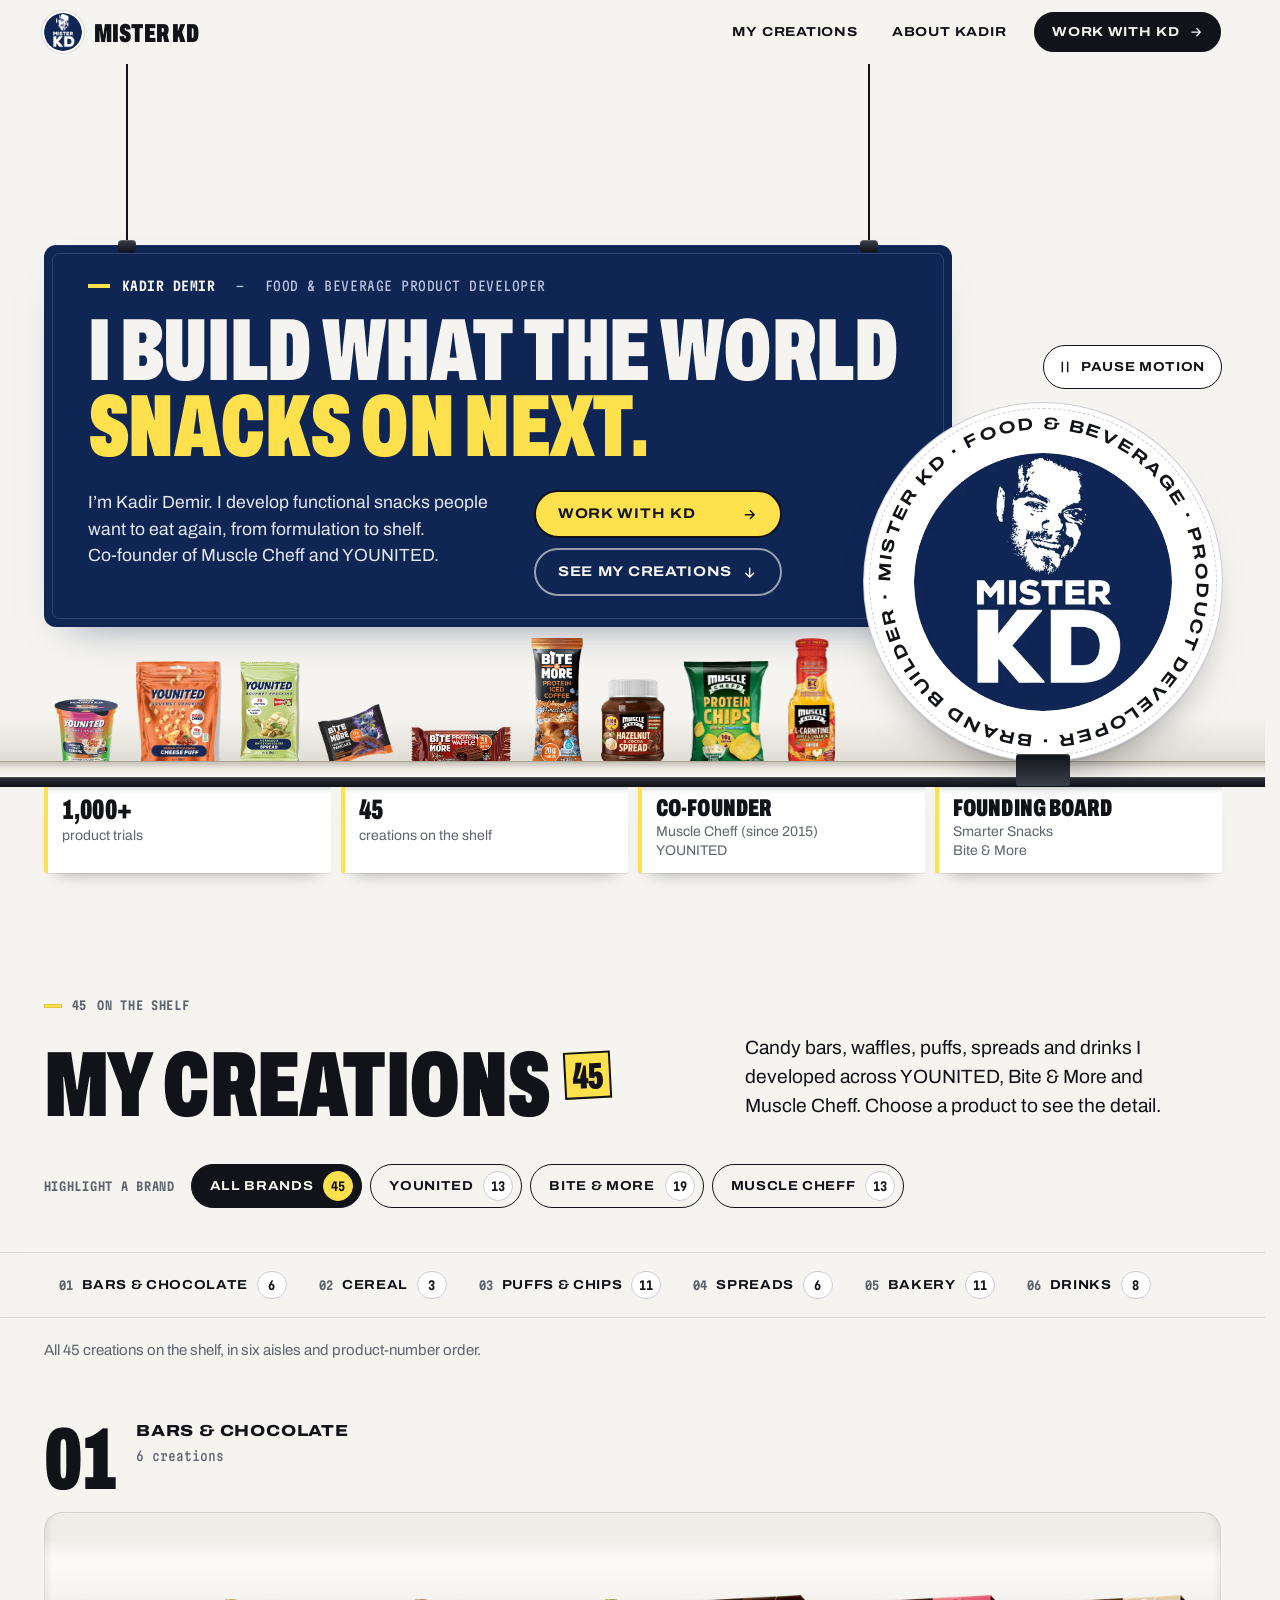
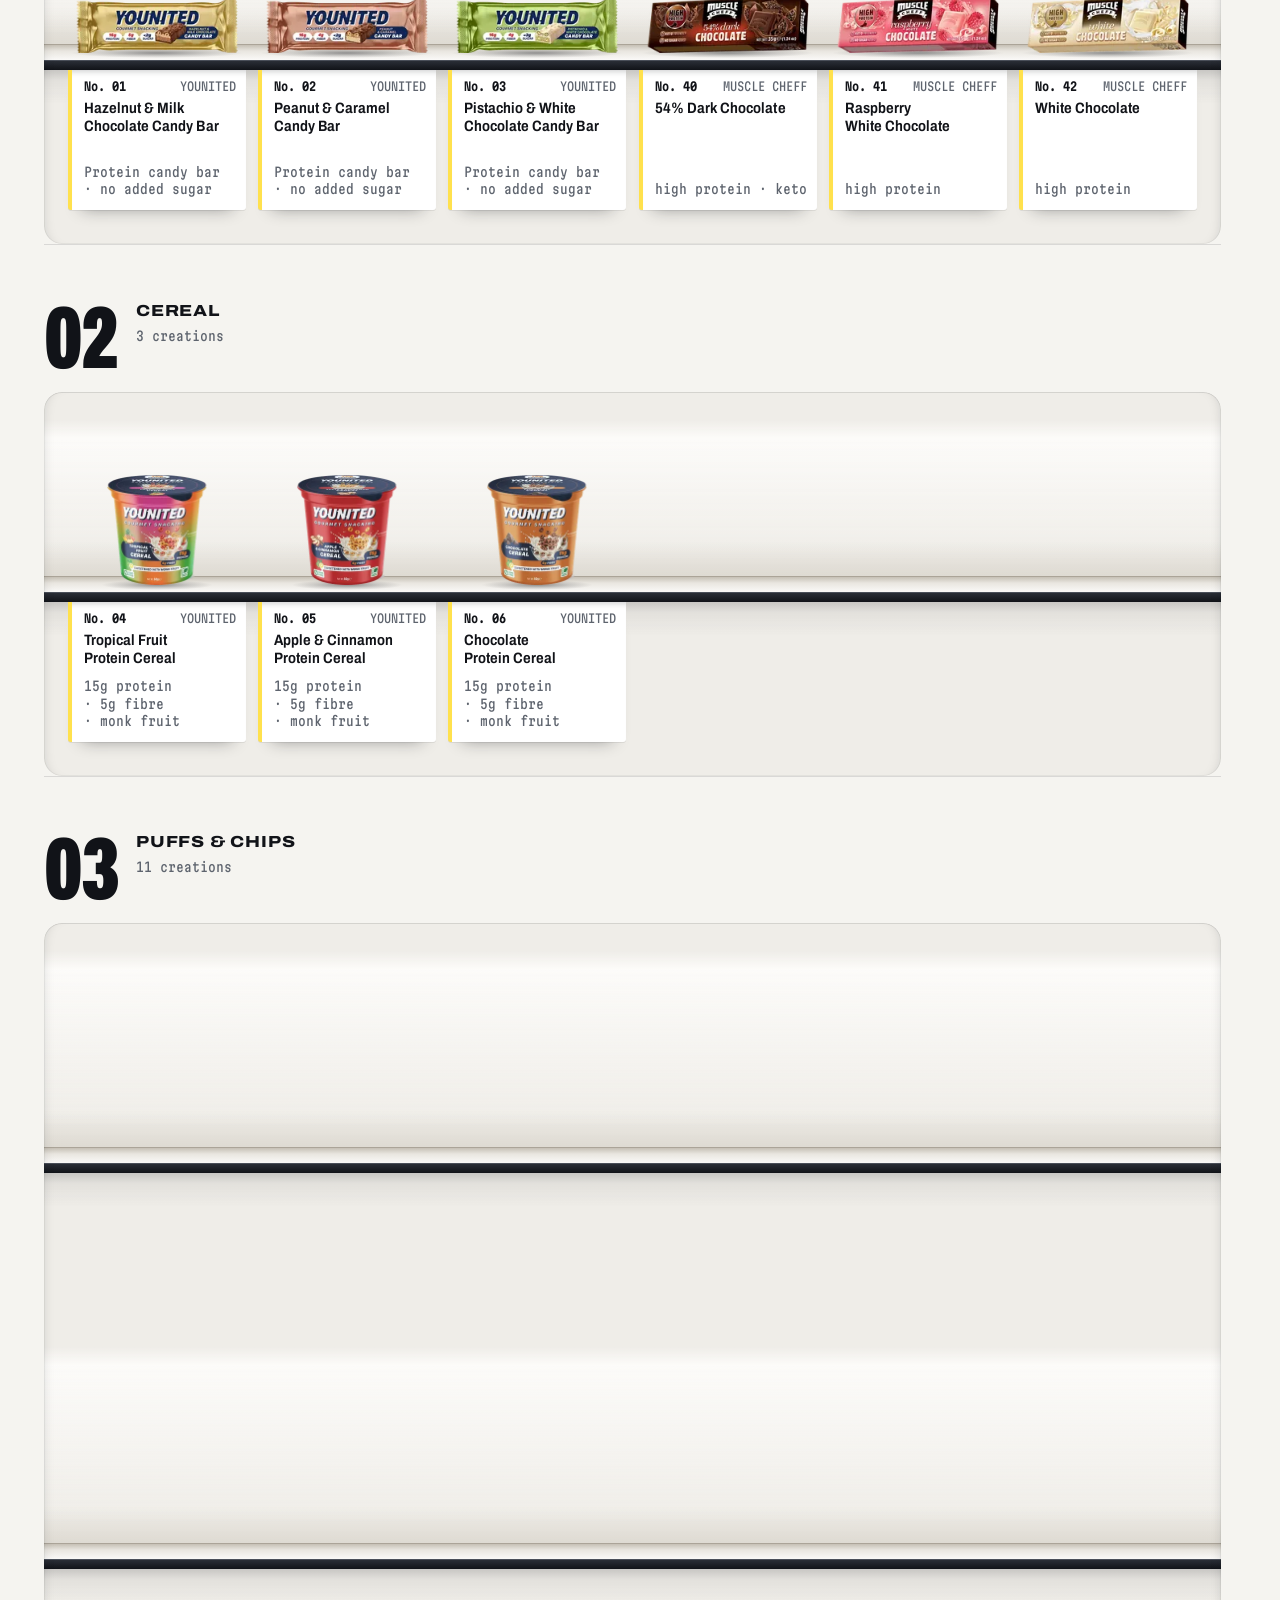
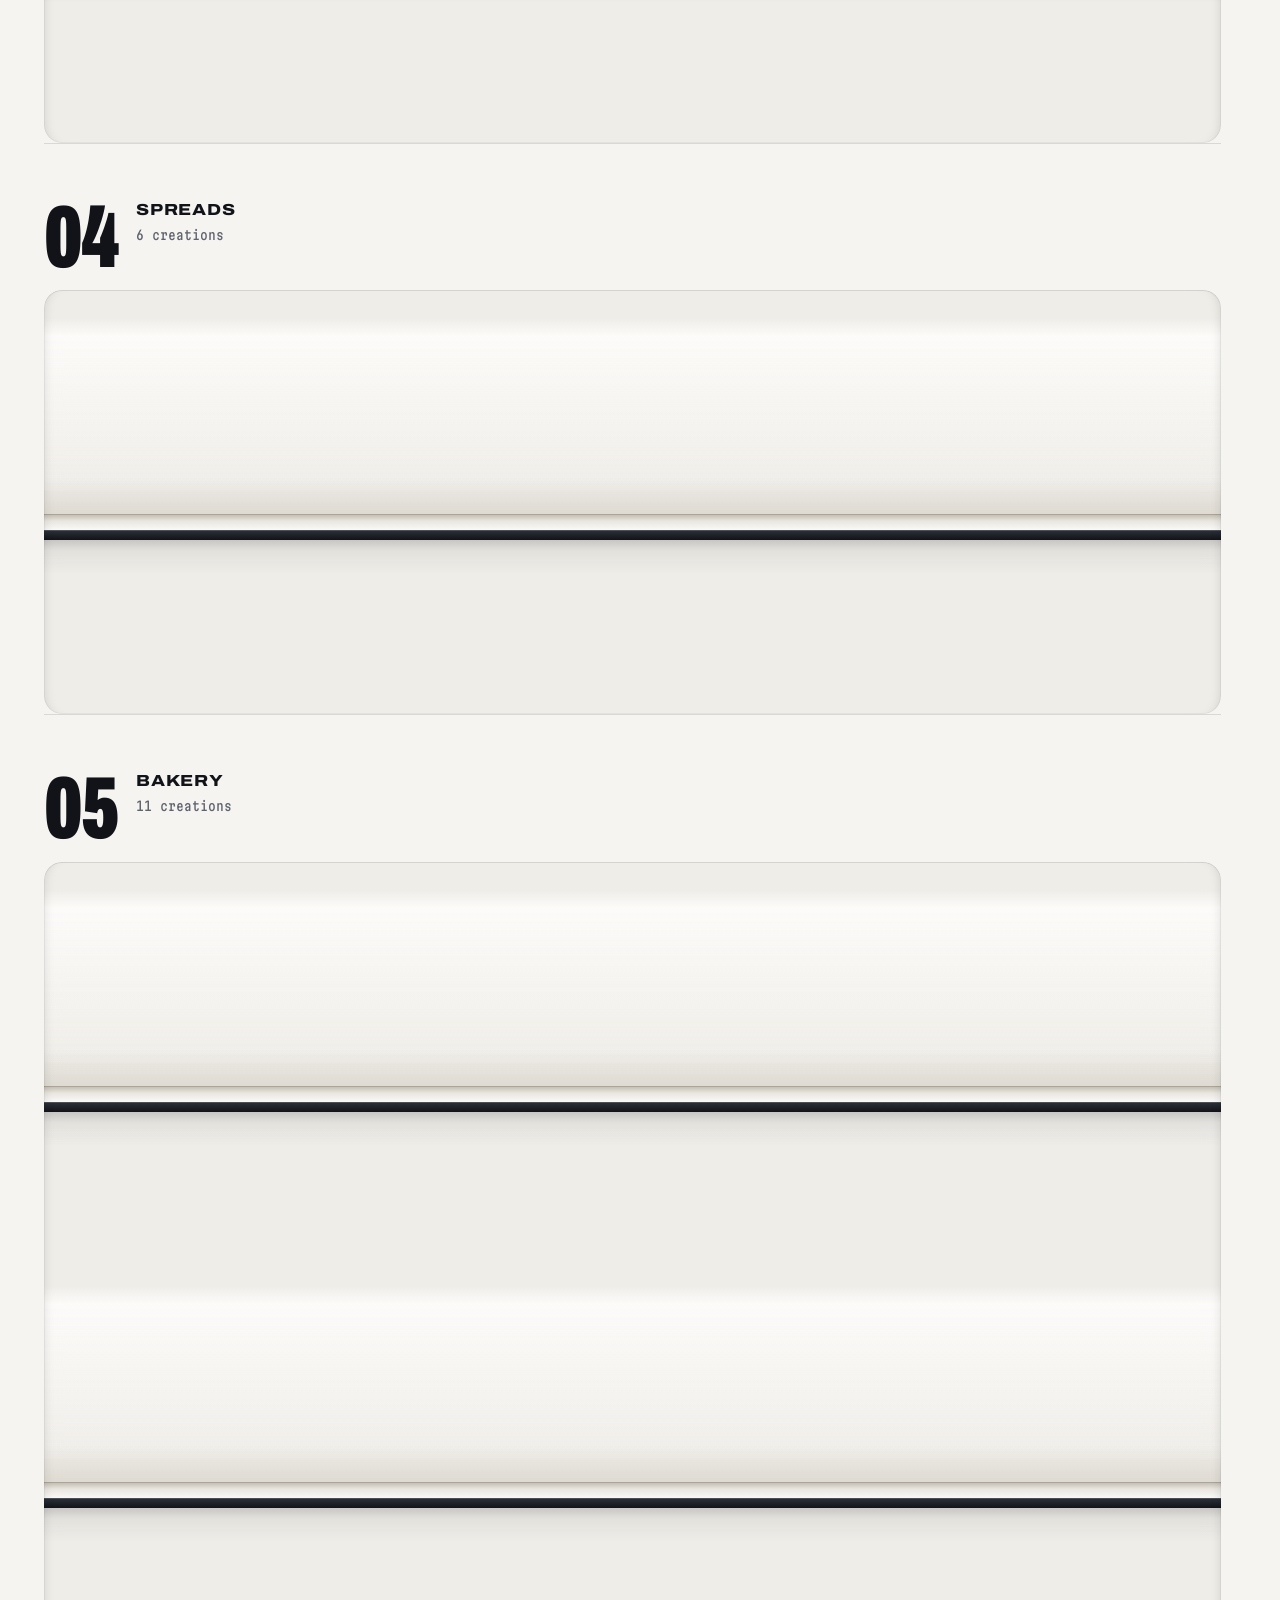
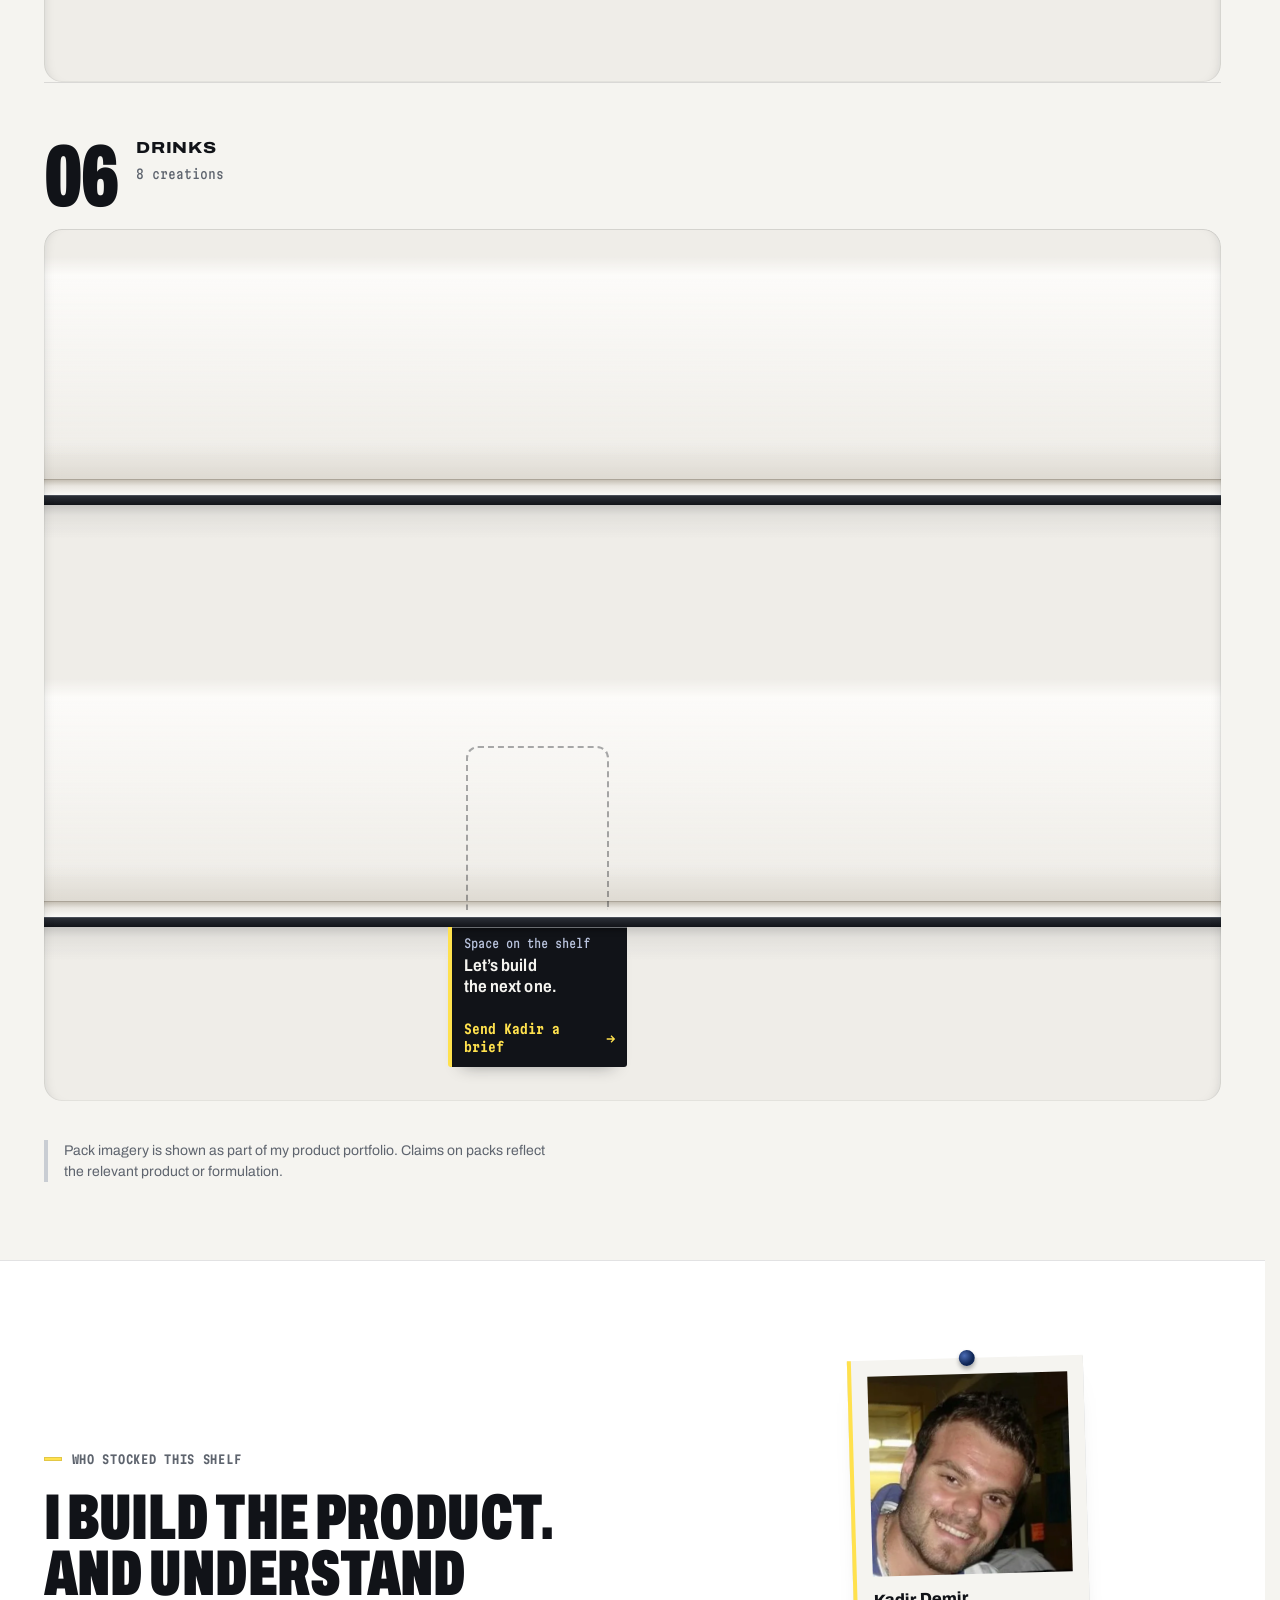
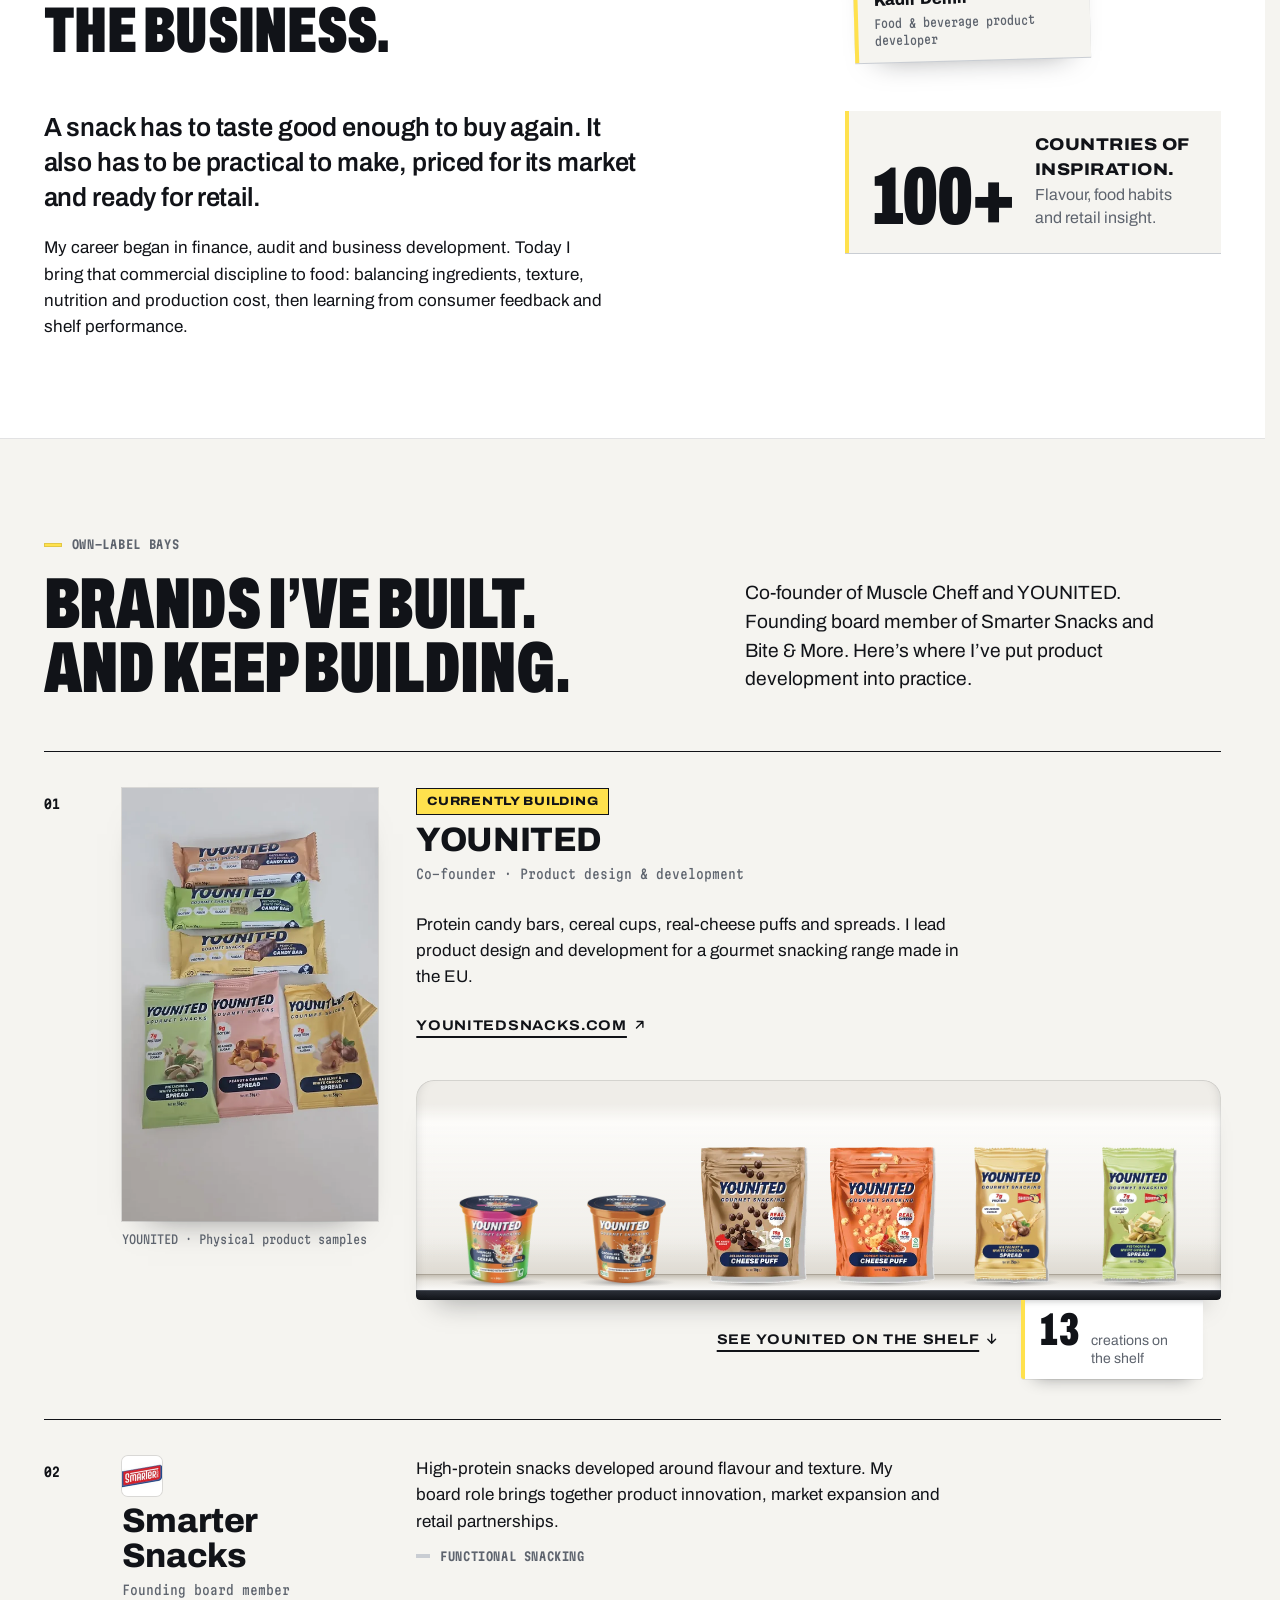
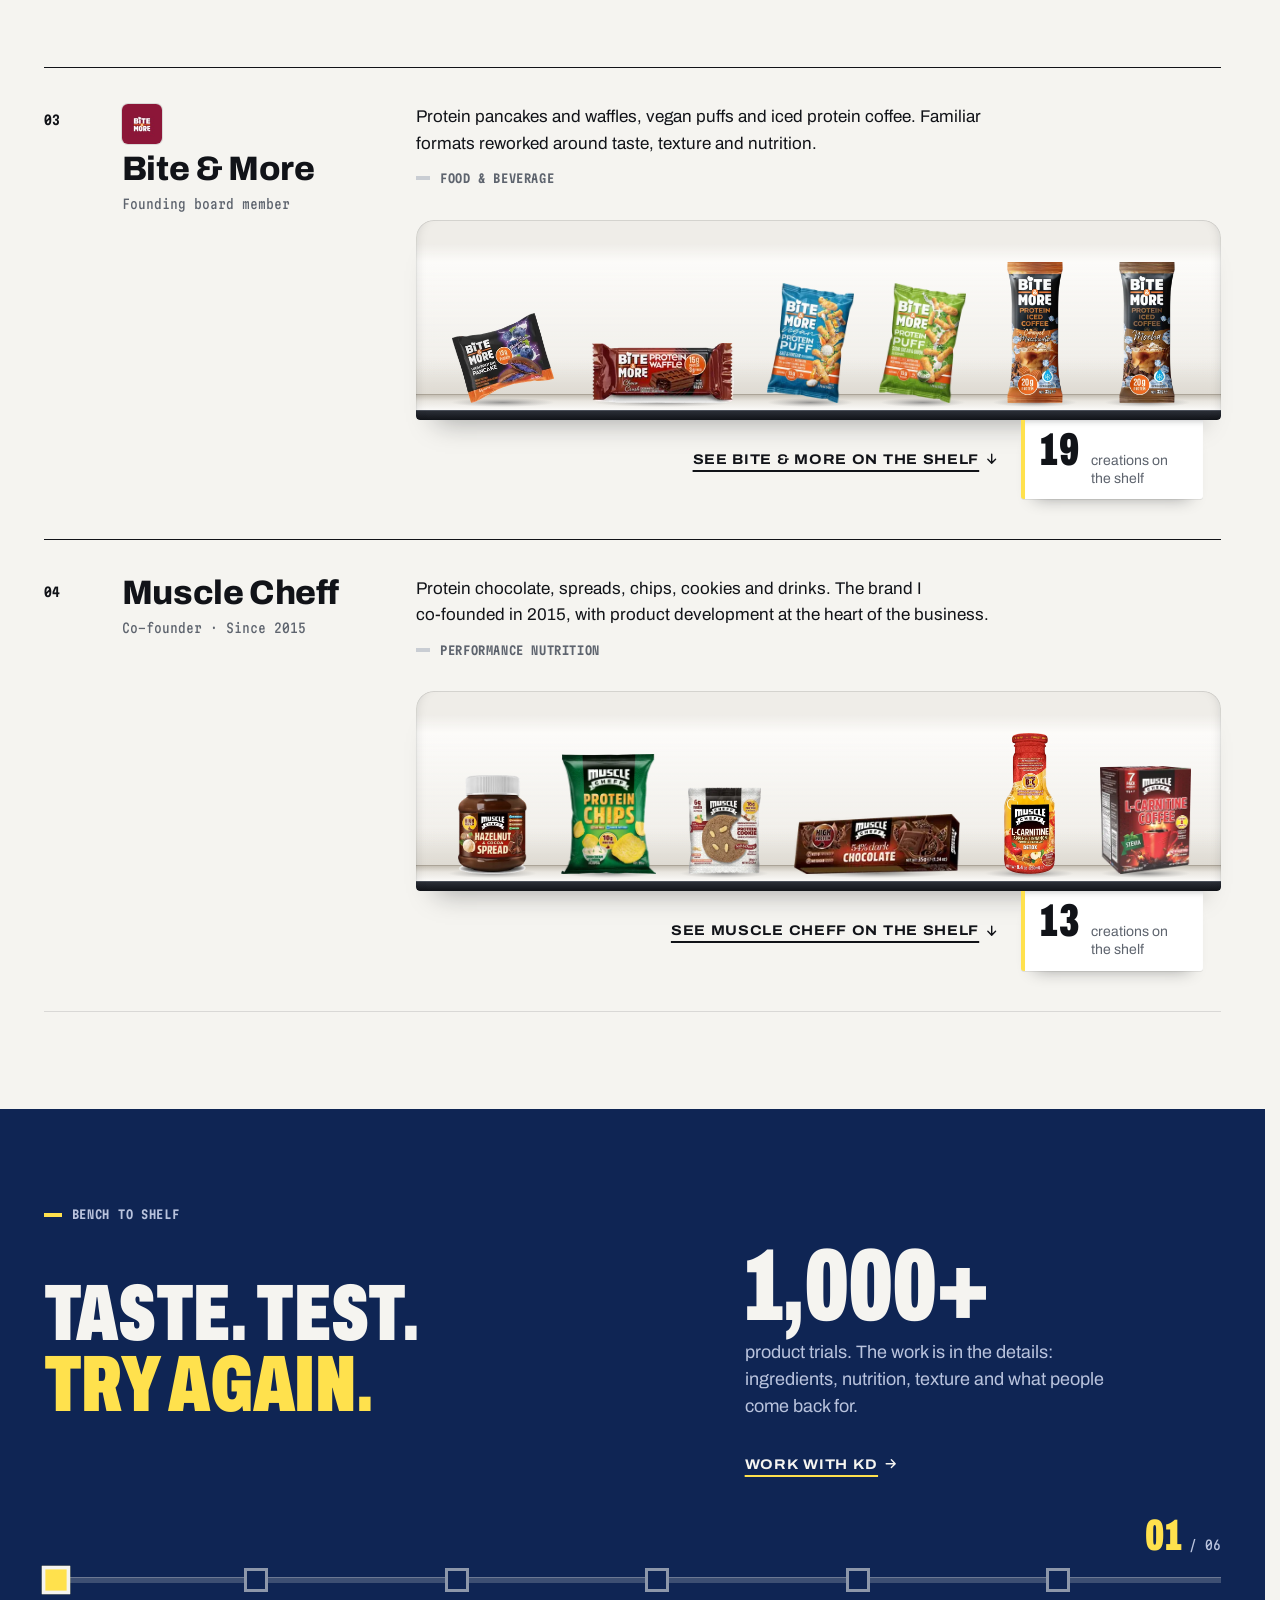
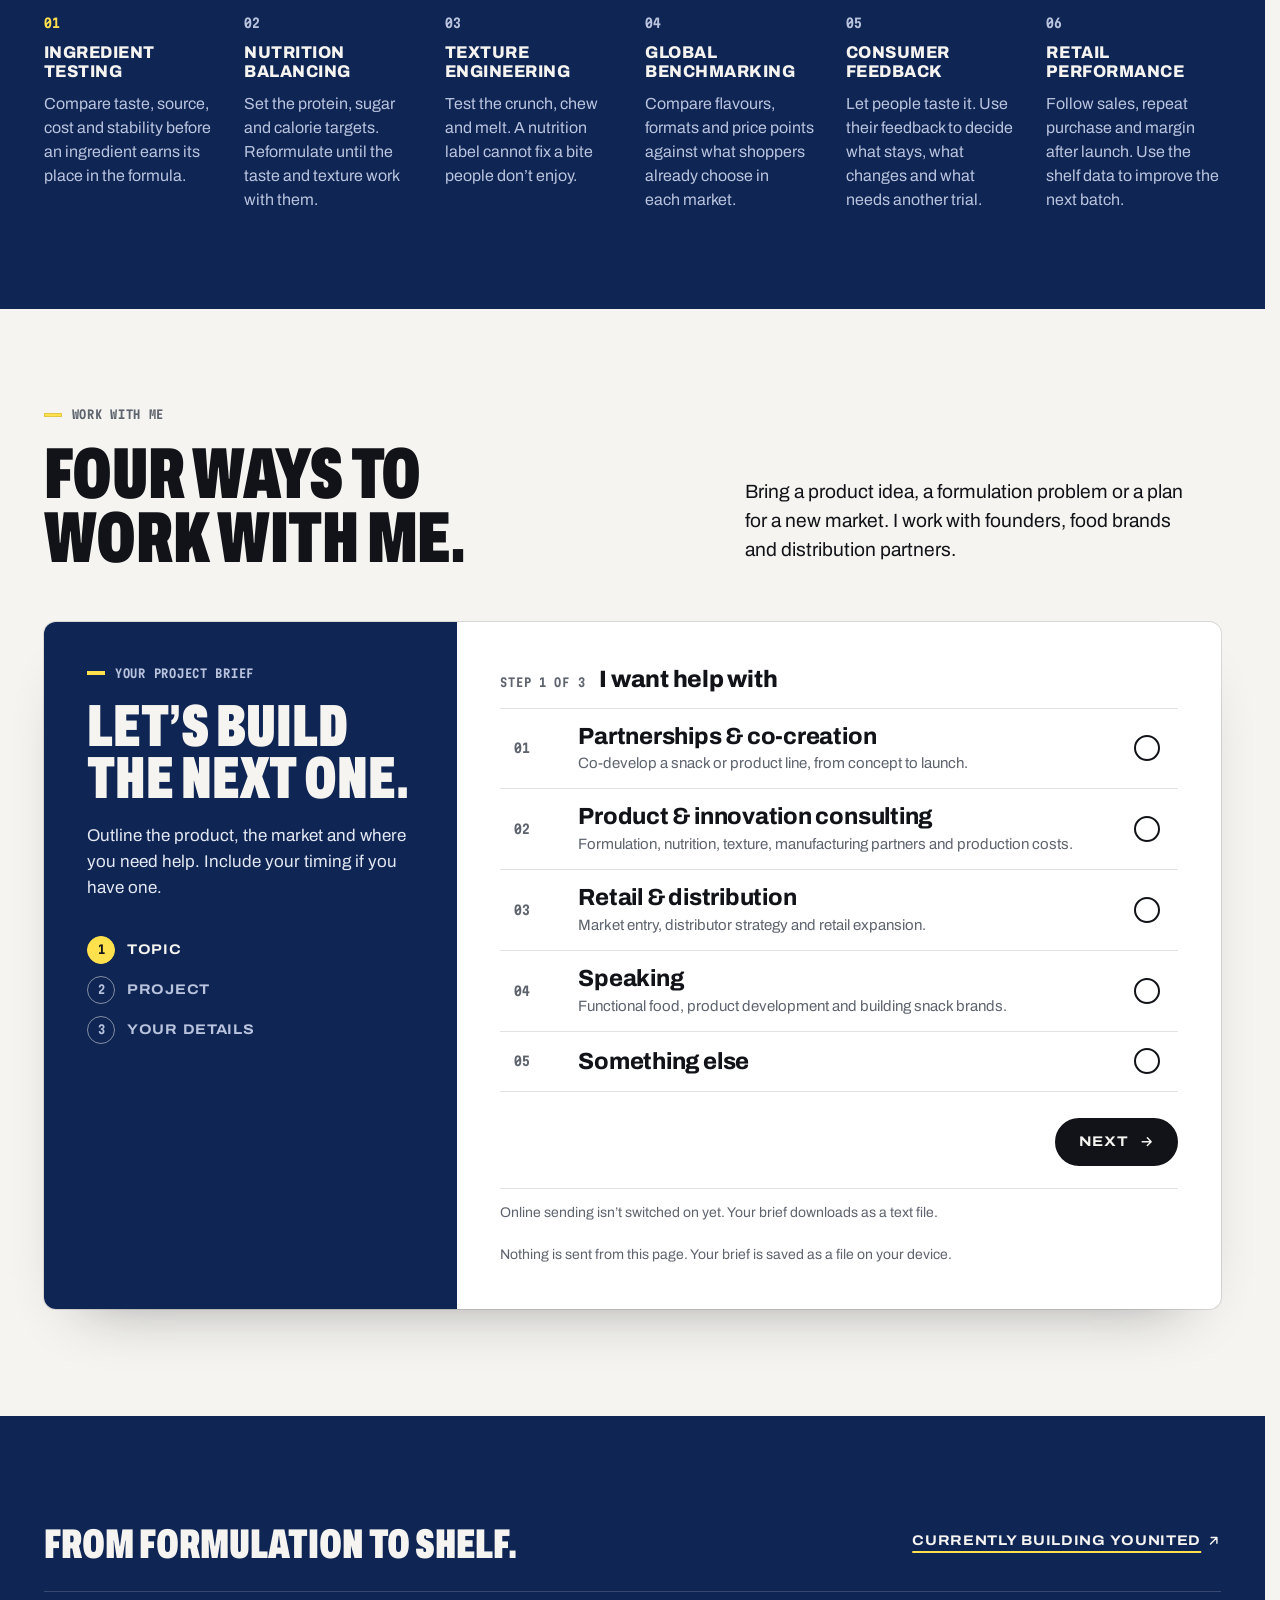
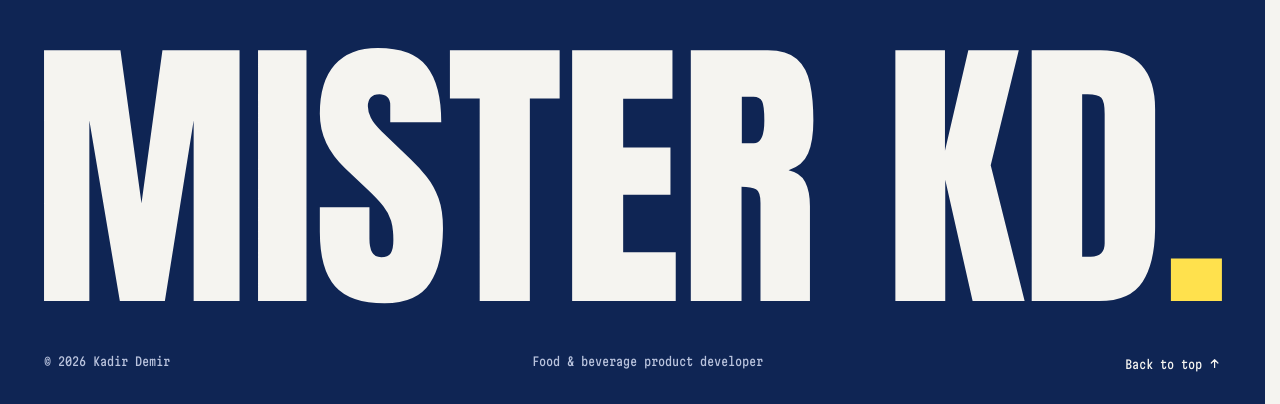
==== commit a0c9752c: "Release QA polish for "The Shelf": spec-sheet claims, narrow aisle heads, process rail - Spec sheet " ====
--- a/index.html
+++ b/index.html
@@ -20,7 +20,7 @@
 <link rel="icon" href="assets/favicon.png" type="image/png"><link rel="apple-touch-icon" href="assets/apple-touch-icon.png">
 <link rel="preload" href="fonts/archivo-display-caps.woff2?v=b1" as="font" type="font/woff2" crossorigin>
 <link rel="preload" as="image" href="derived/kd-badge-720.webp" imagesrcset="derived/kd-badge-400.webp 400w, derived/kd-badge-720.webp 720w" imagesizes="(max-width: 760px) 140px, 296px" fetchpriority="high">
-<link rel="stylesheet" href="styles.css?v=b2">
+<link rel="stylesheet" href="styles.css?v=b3">
 <noscript><style>
   /* Without JavaScript: the header nav is a plain wrapped row, the ring stands still (no pause control exists),
      and the offline note in the brief is the only status line. */
@@ -803,7 +803,7 @@
   </div>
   <button class="icon-btn icon-btn--lg spec__close" type="button" aria-label="Close product details"><svg viewBox="0 0 24 24" aria-hidden="true"><path d="M6 6l12 12M18 6L6 18"/></svg></button>
 </dialog>
-<script src="main.js?v=b2" defer></script>
+<script src="main.js?v=b3" defer></script>
 <script src="motion.js?v=b2" defer></script>
 </body>
 </html>
--- a/styles.css
+++ b/styles.css
@@ -824,7 +824,7 @@
 
   .process__head .display { font-size: clamp(44px, 13vw, 64px); }
   .stages { grid-template-columns: minmax(0, 1fr); row-gap: 0; padding-left: 34px; position: relative; }
-  .stages::before { content: ""; position: absolute; left: 9px; top: 0; bottom: 0; width: 6px; background: rgb(245 244 240 / .2); }
+  .stages::before { content: ""; position: absolute; left: 9px; top: 0; bottom: 30px; width: 6px; background: rgb(245 244 240 / .2); } /* ends with the last stage's text (its 30px padding stays empty), so no stub shows under the sticky readout */
   .stage { border-top: 0 !important; padding: 0 0 30px; }
   .stage__mark { left: -34px; top: 0; }
   .stage h3 { margin-top: 4px; }
@@ -868,6 +868,13 @@
   .creations__head .display { font-size: 42px; }
   .chip { font-size: 12px; letter-spacing: .01em; font-stretch: 100%; padding-left: 12px; }
 }
+/* Below 360 px the paddles leave the aisle title ~70px: the title takes the full row, the count and paddles share the next. */
+@media (max-width: 359px) {
+  .aisle__title { grid-column: 2 / -1; }
+  .aisle__count { white-space: nowrap; align-self: center; }
+  .aisle__ctrl:not([hidden]) { grid-row: 2; align-self: center; }
+}
+@media (max-width: 339px) { .aisle__more { display: none; } } /* "11 creations" needs the room; the paddles and the peeking pack still say there is more */
 
 /* ---------- Forced colours: the bays lose their paint, so each board is drawn as a plain line ---------- */
 @media (forced-colors: active) {
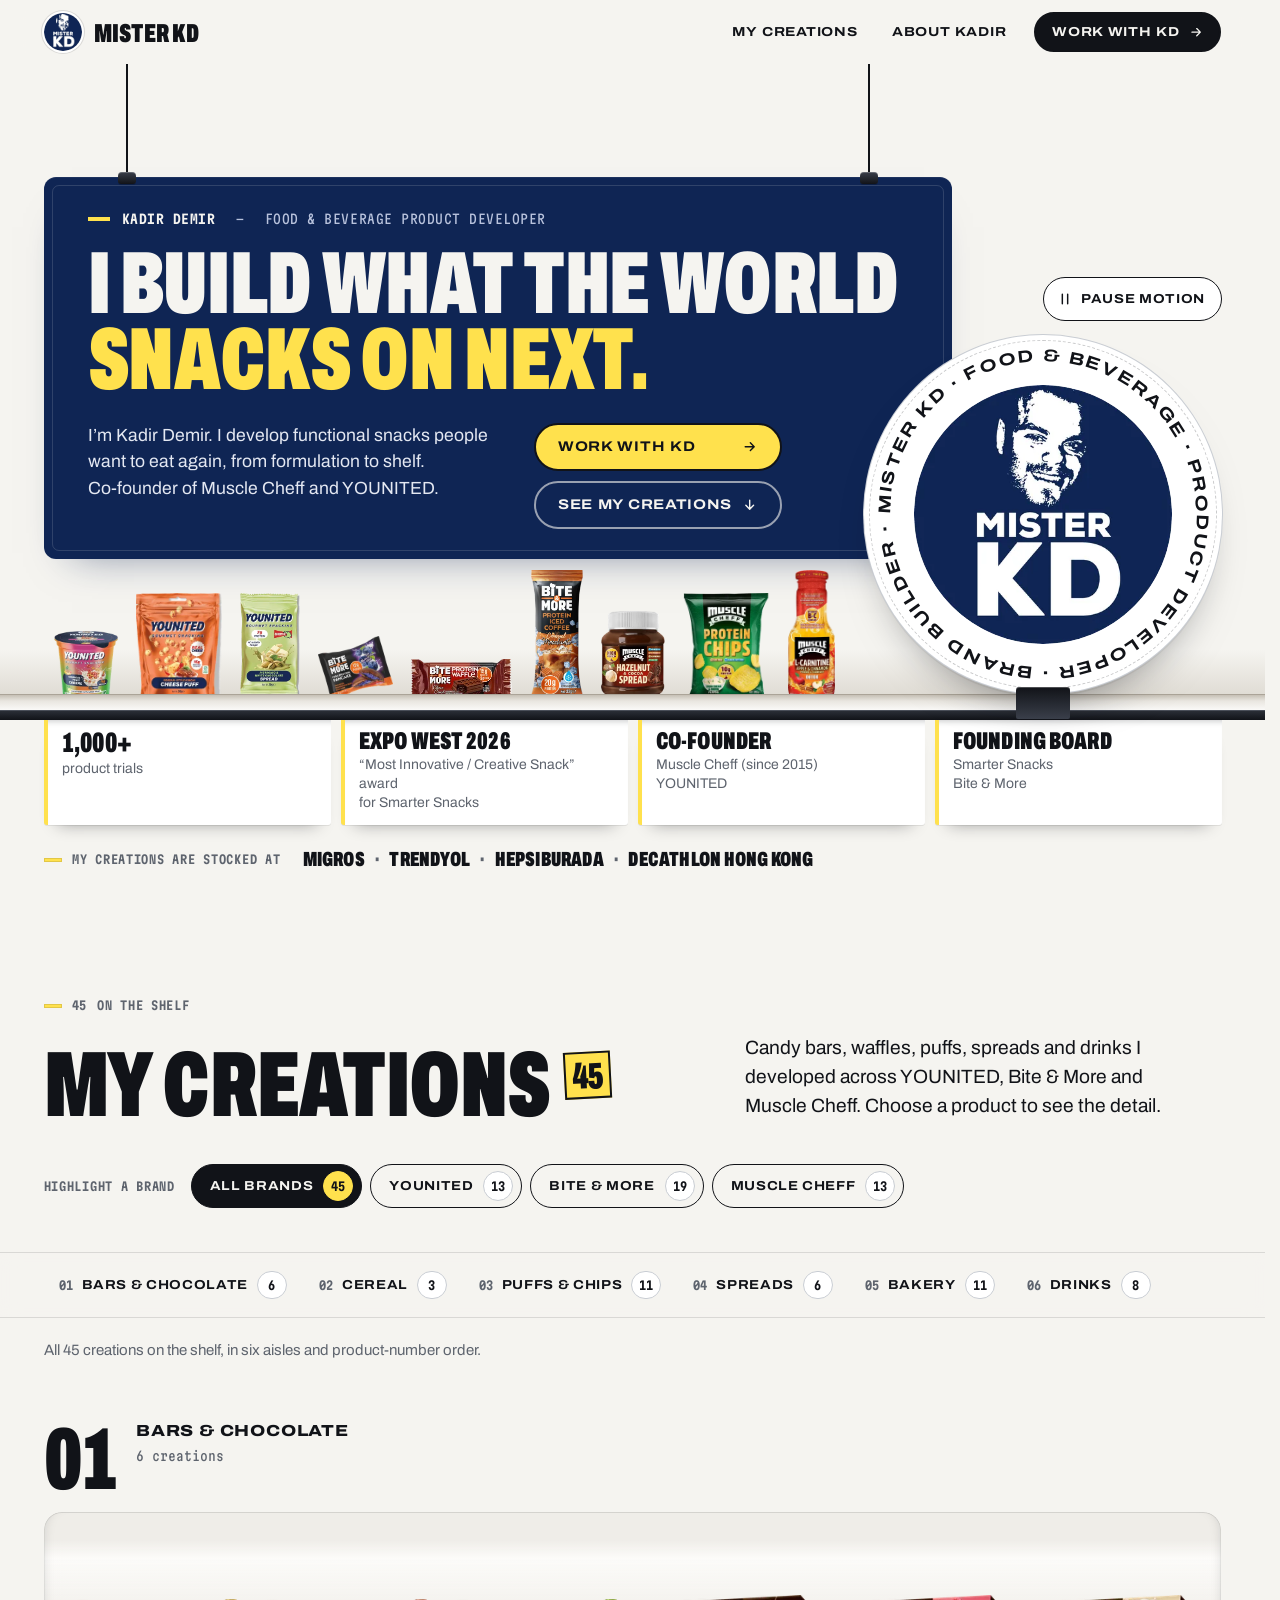
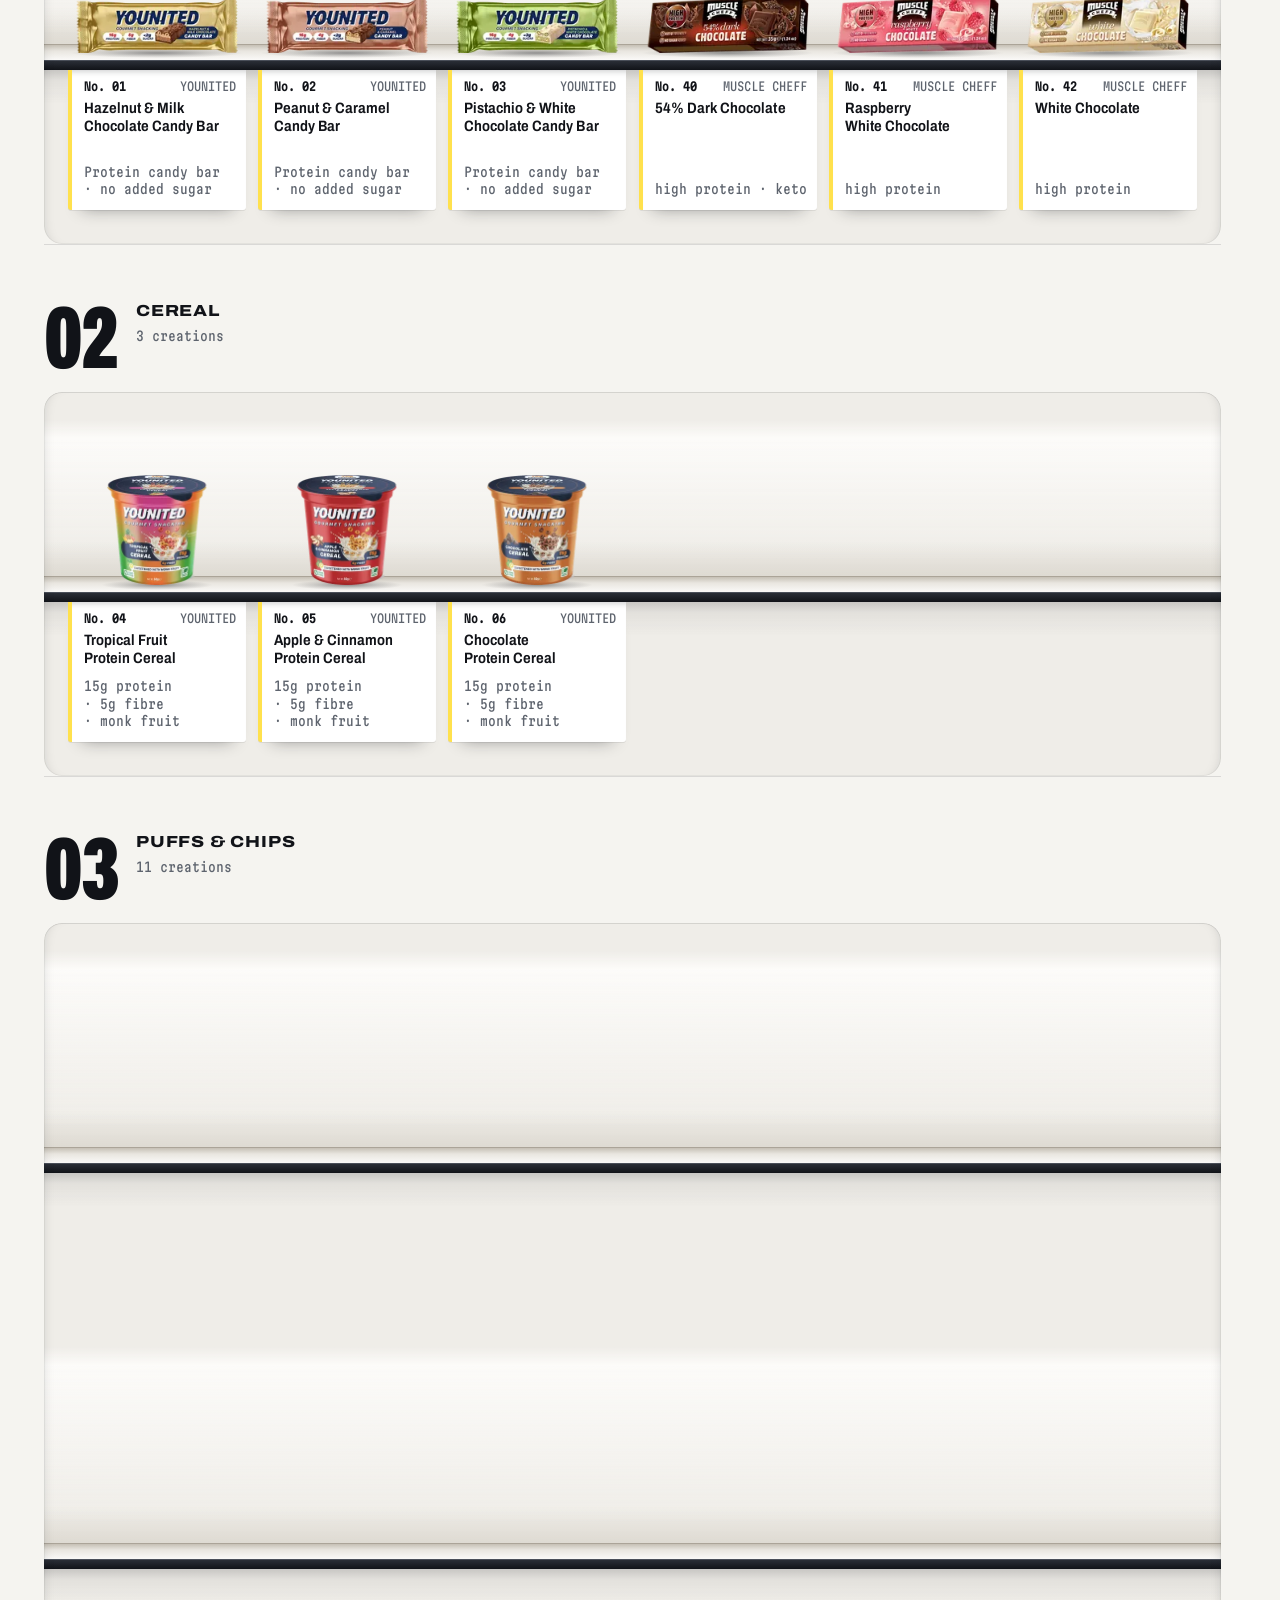
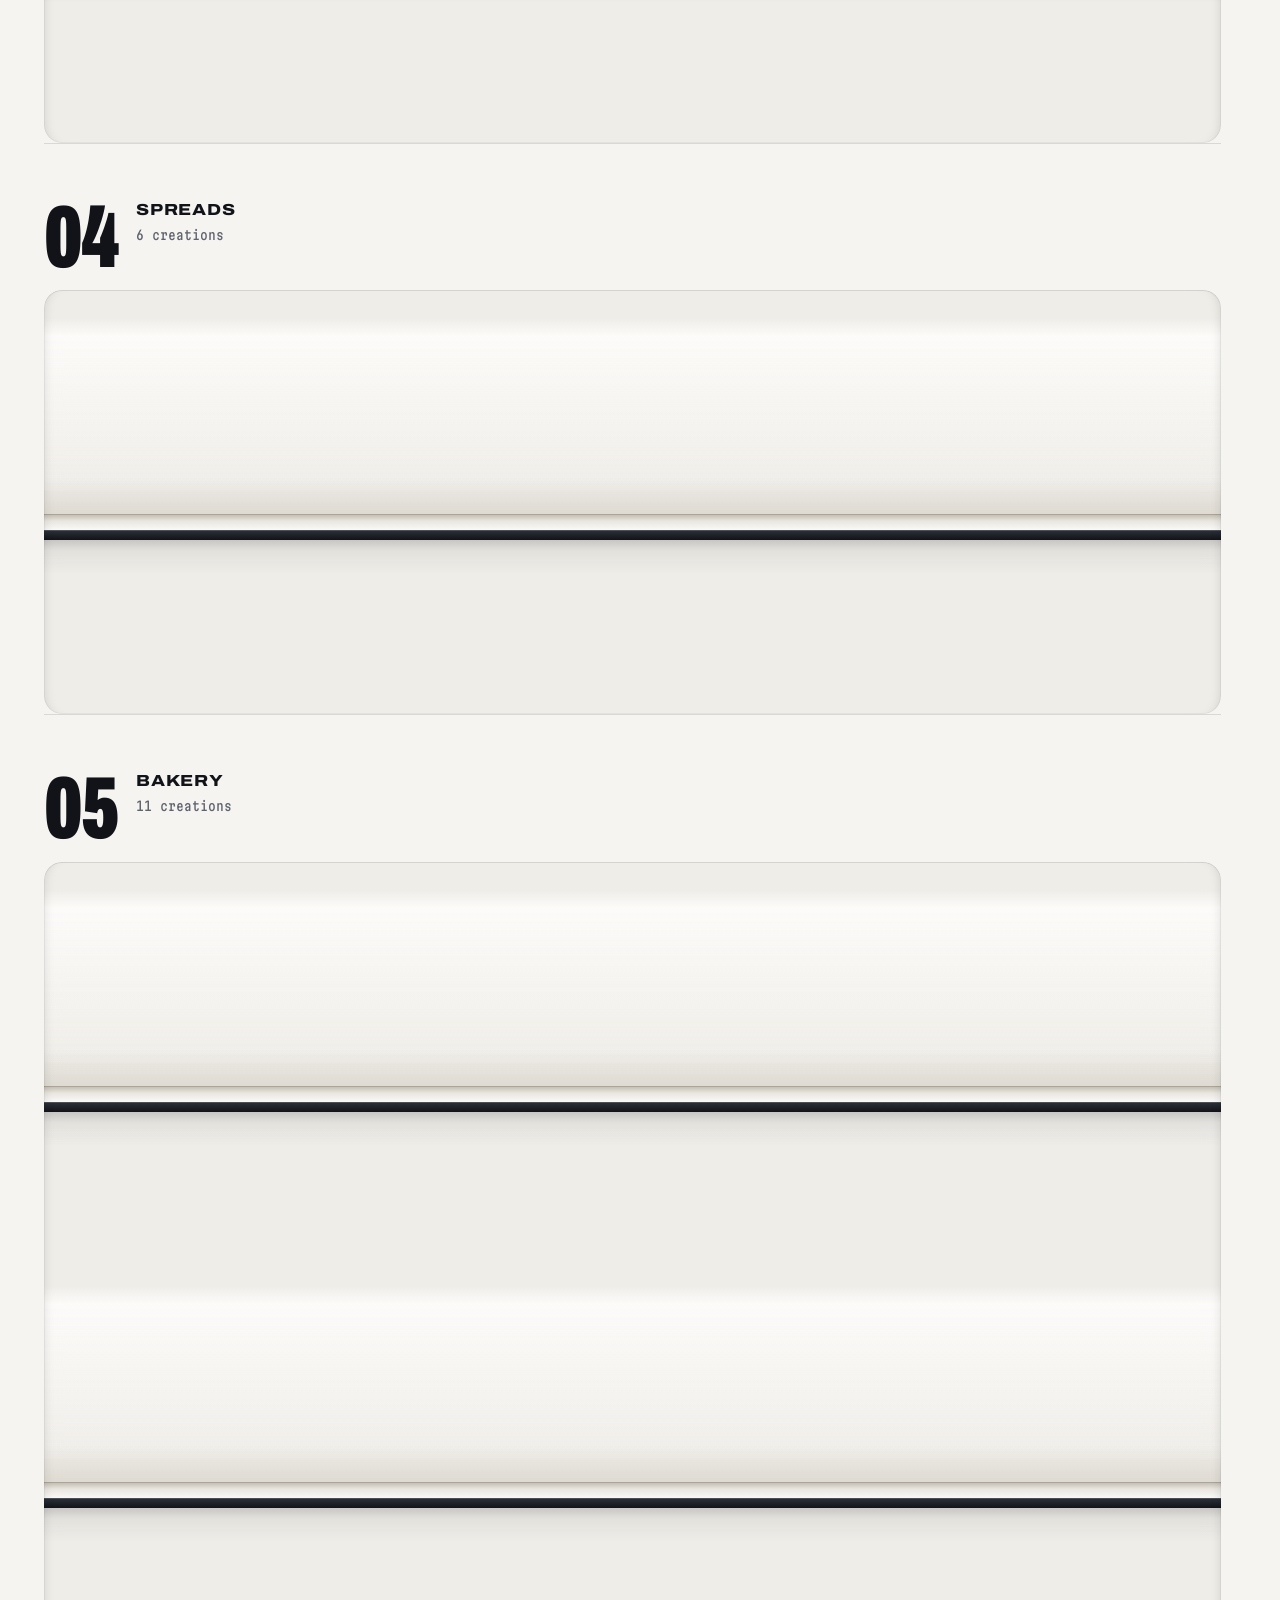
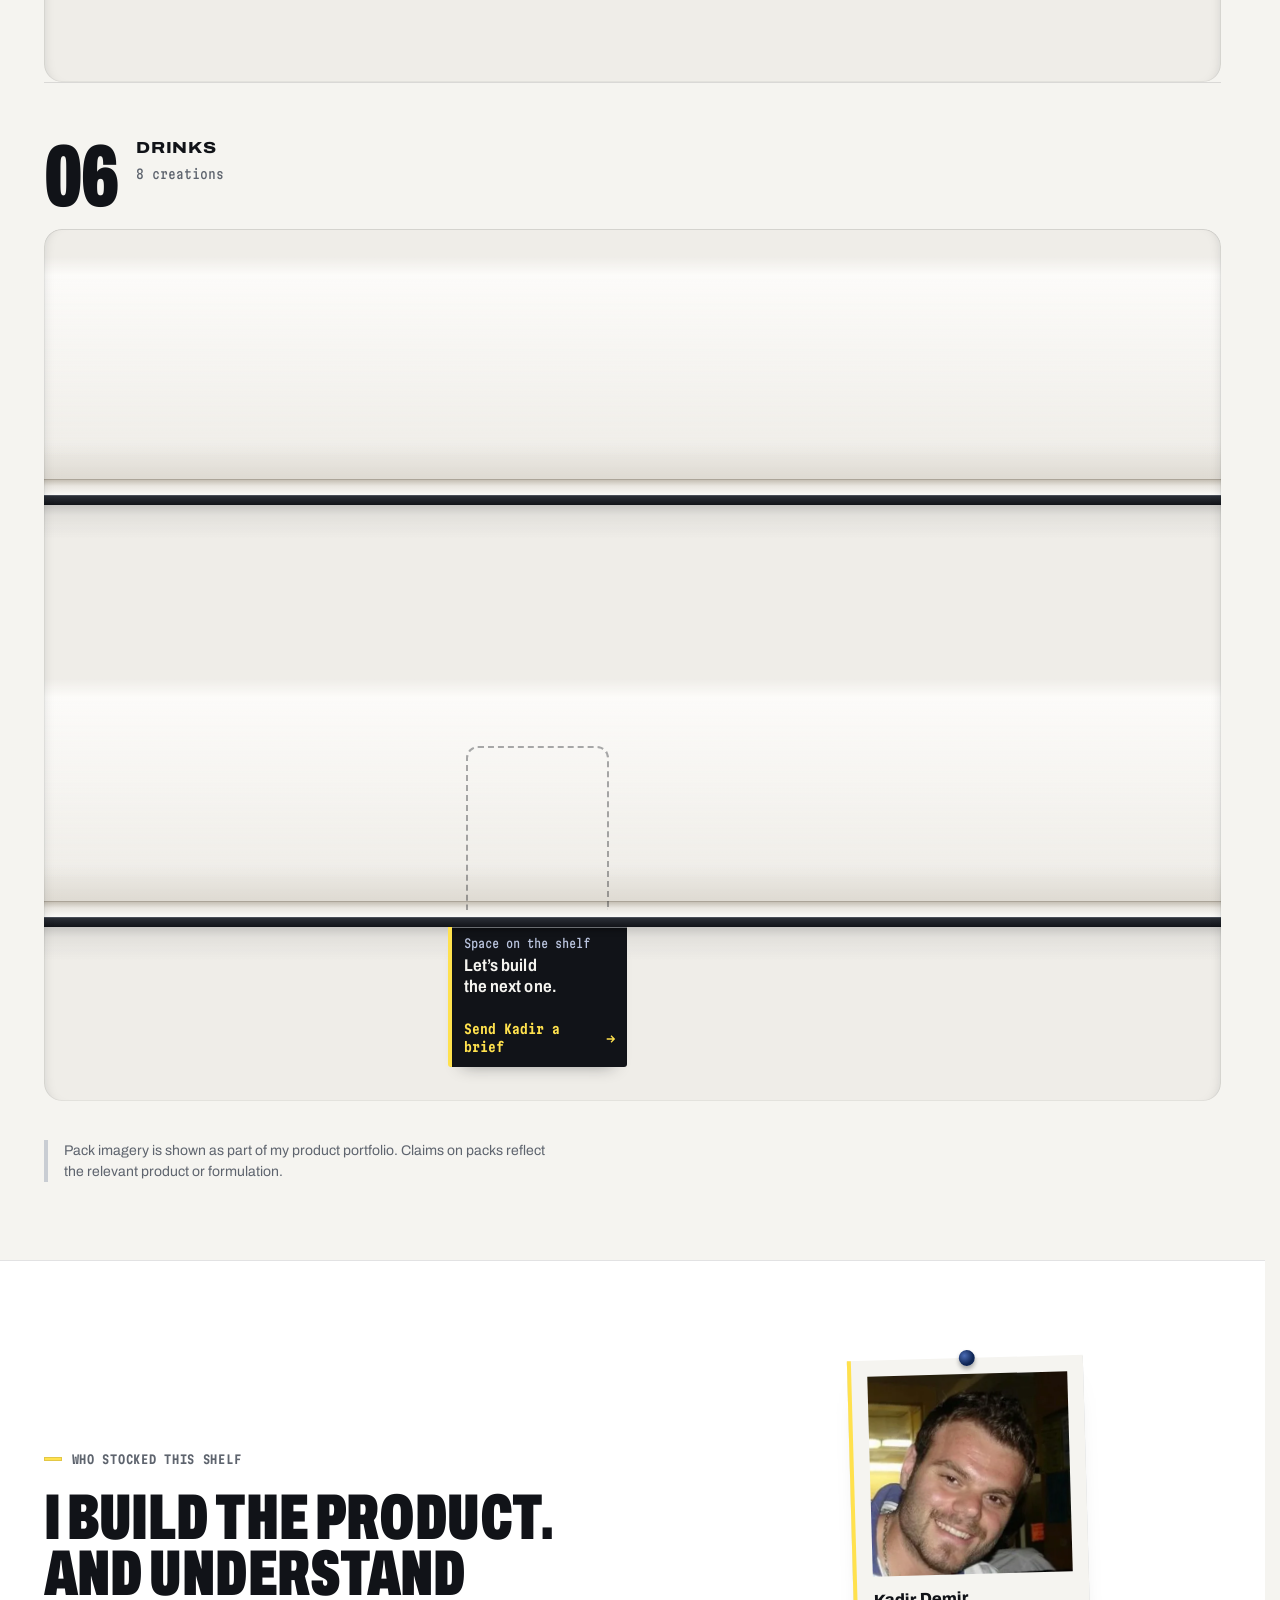
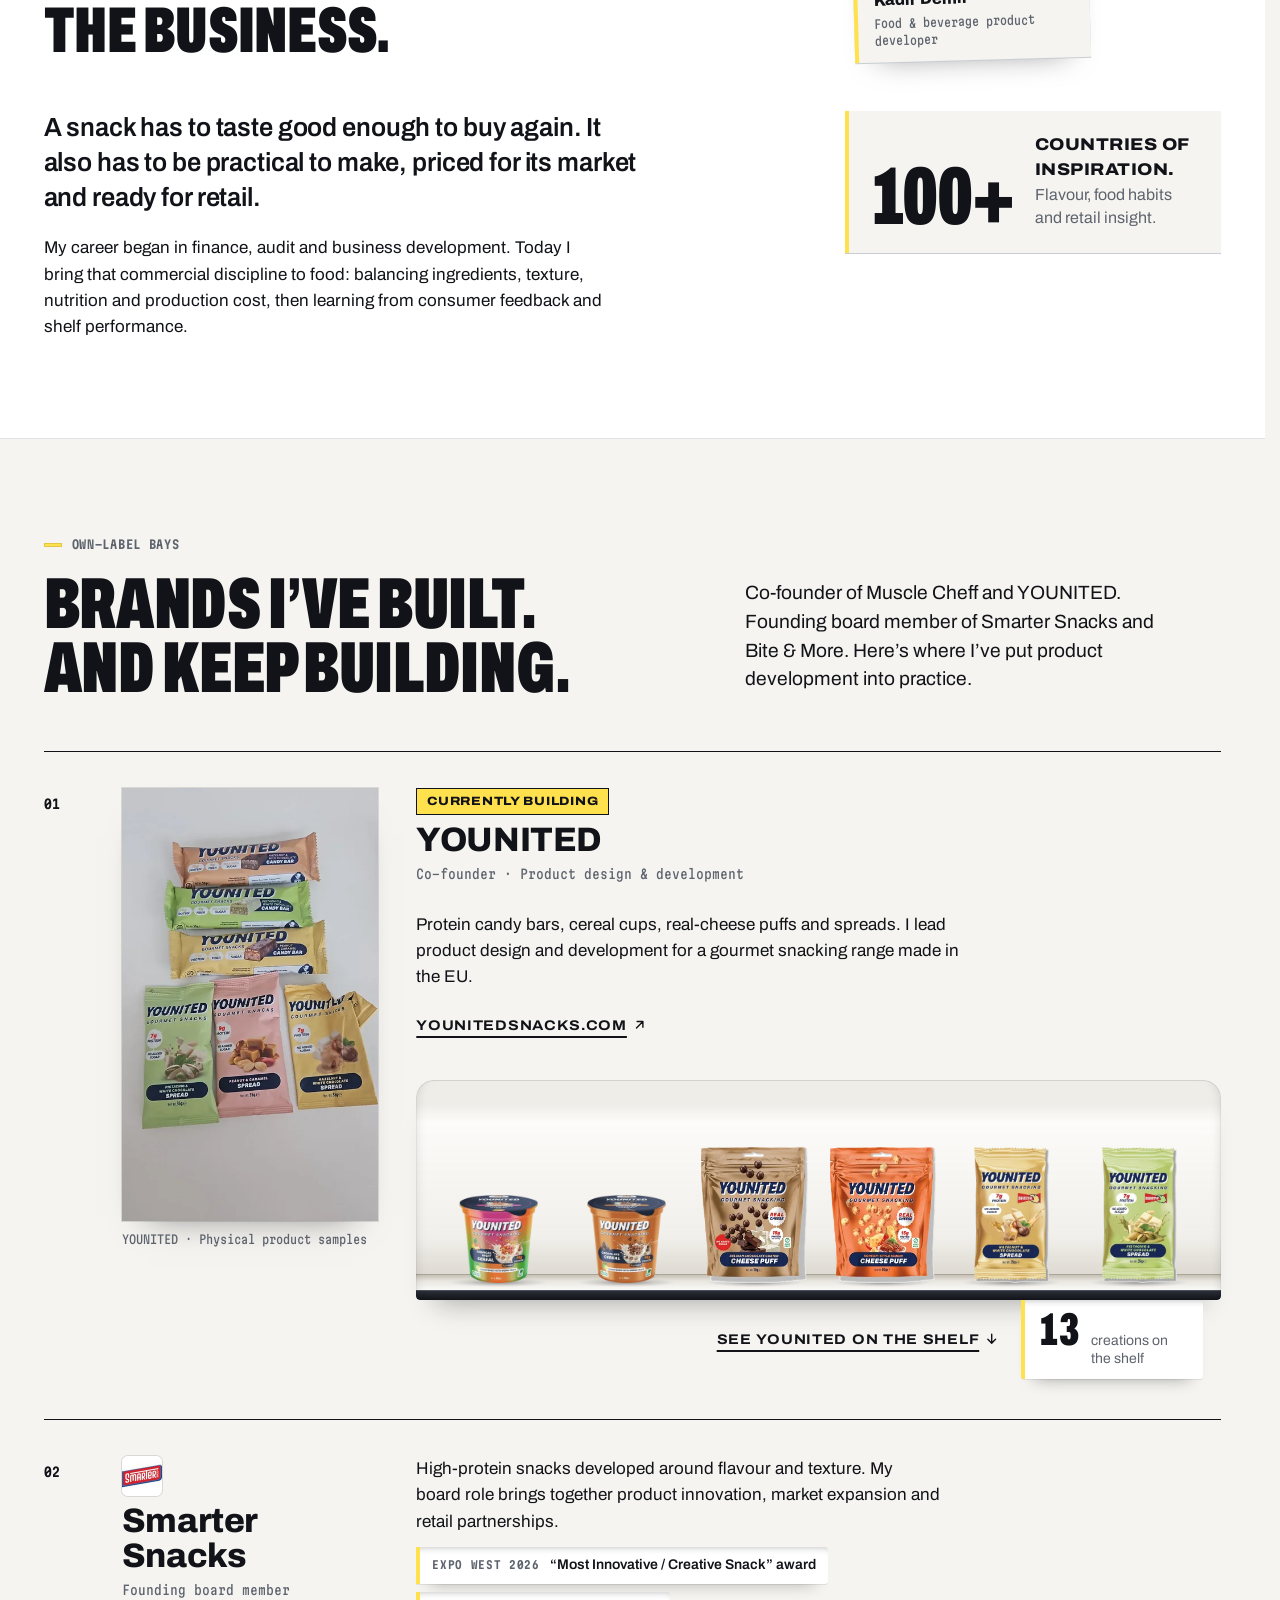
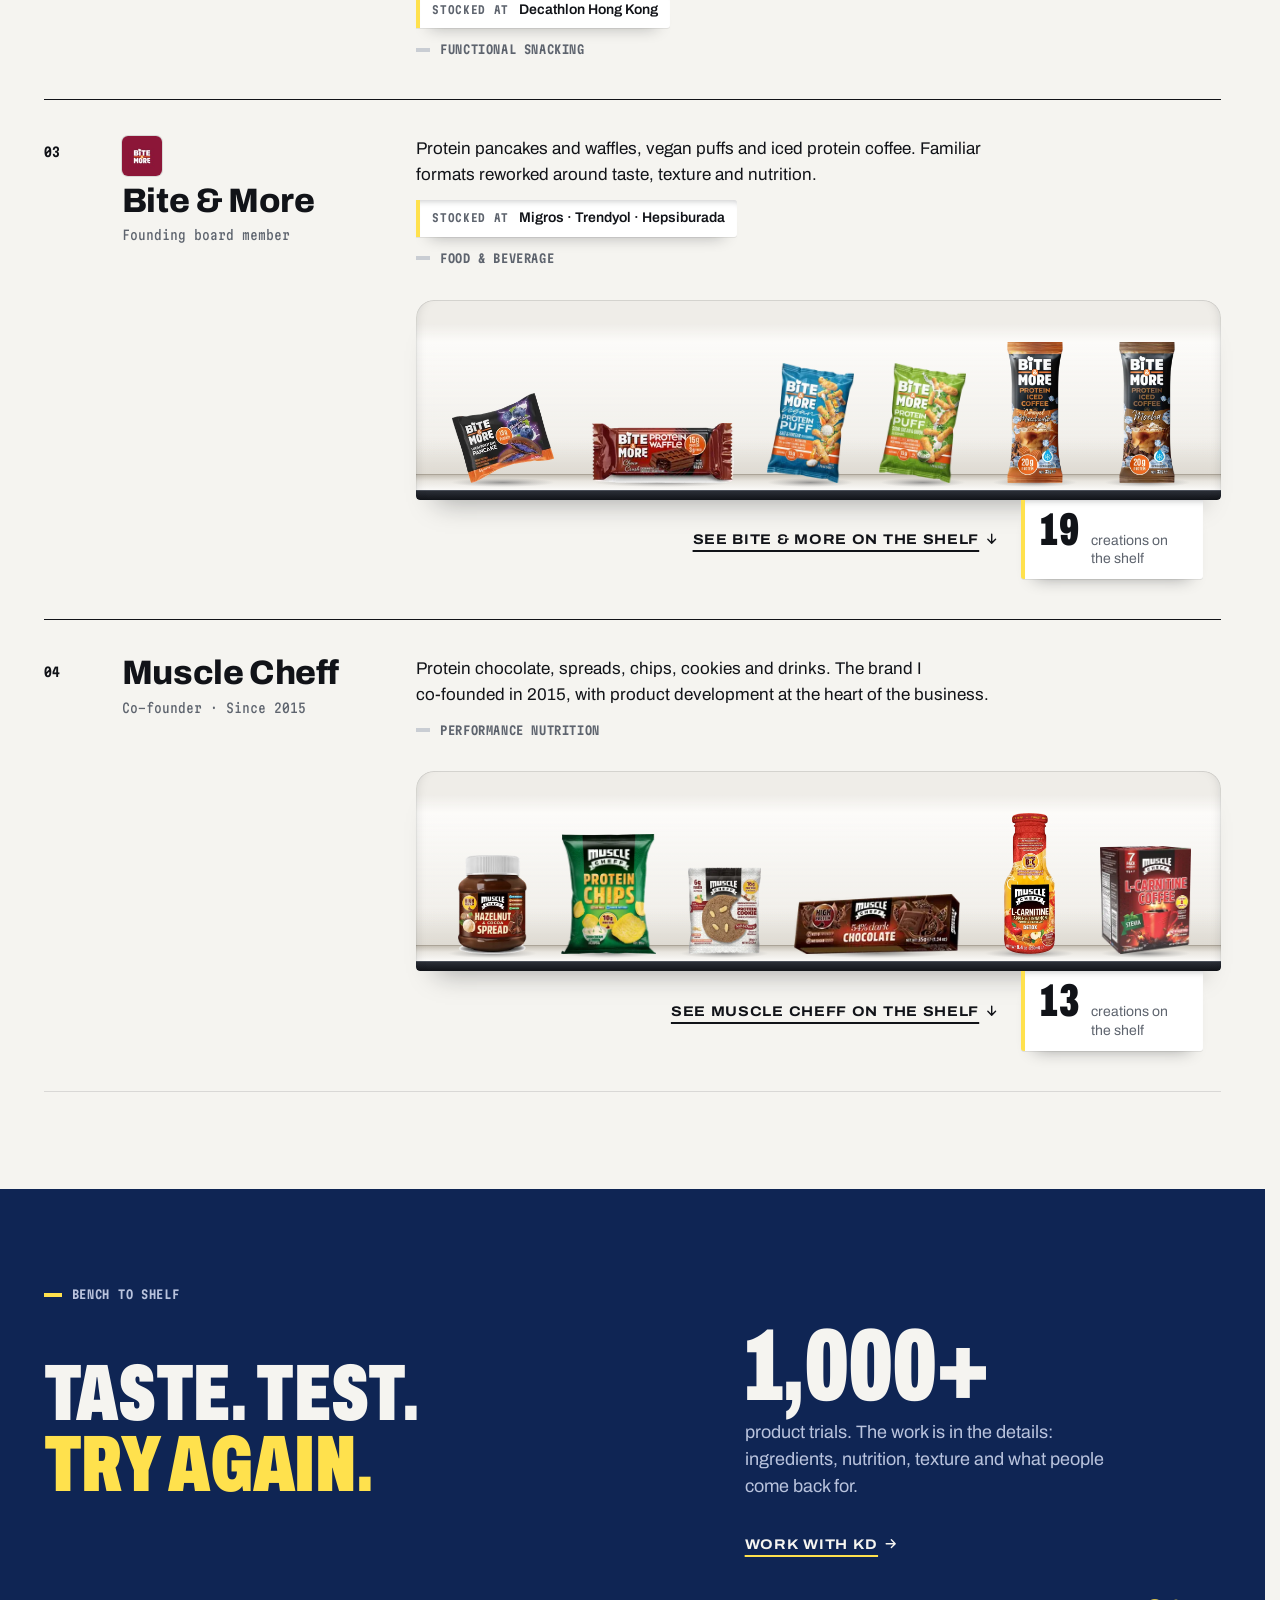
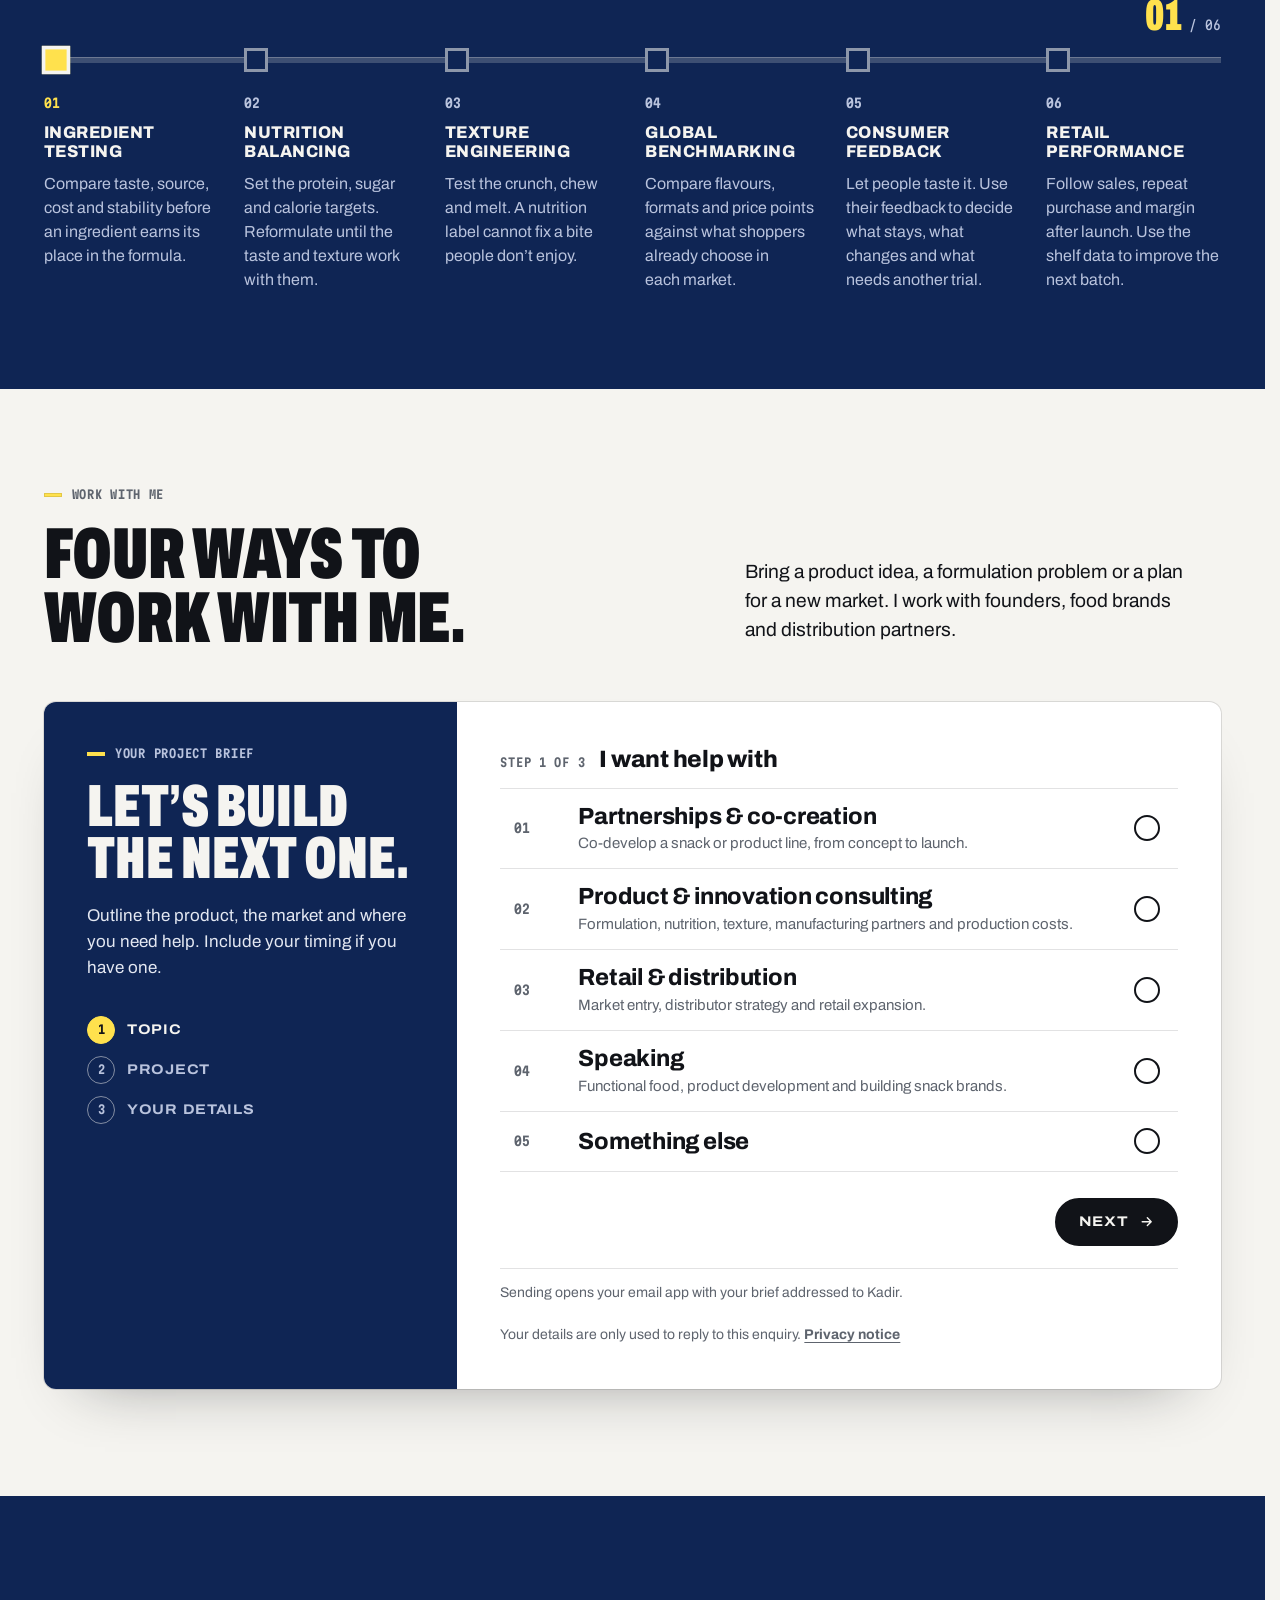
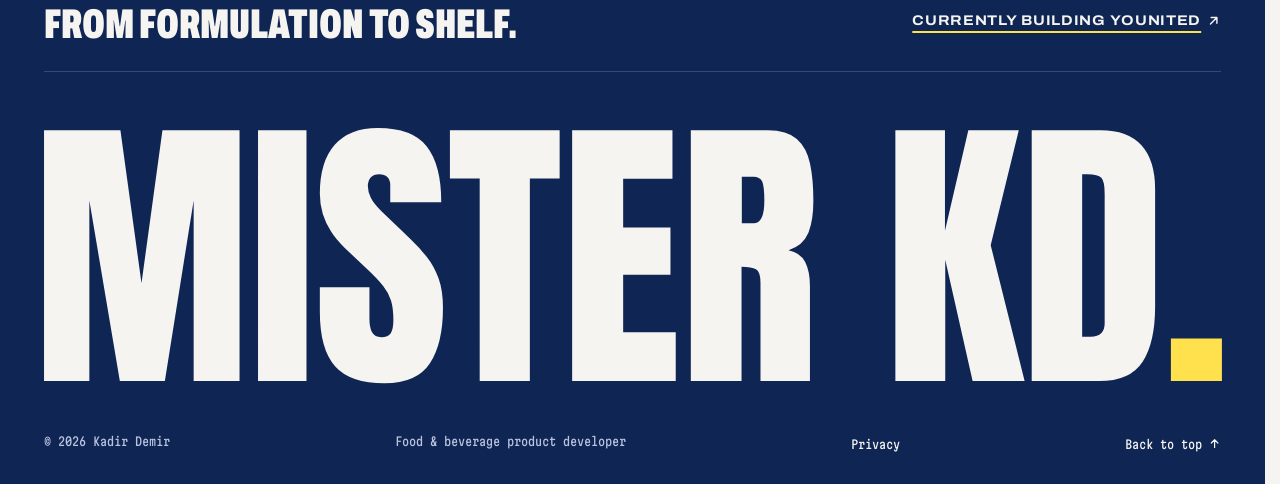
==== commit 5e719d3b: "Launch polish: proof strip, cut-out packs, working brief, privacy notice - Proof: the hero's second " ====
--- a/index.html
+++ b/index.html
@@ -20,7 +20,7 @@
 <link rel="icon" href="assets/favicon.png" type="image/png"><link rel="apple-touch-icon" href="assets/apple-touch-icon.png">
 <link rel="preload" href="fonts/archivo-display-caps.woff2?v=b1" as="font" type="font/woff2" crossorigin>
 <link rel="preload" as="image" href="derived/kd-badge-720.webp" imagesrcset="derived/kd-badge-400.webp 400w, derived/kd-badge-720.webp 720w" imagesizes="(max-width: 760px) 140px, 296px" fetchpriority="high">
-<link rel="stylesheet" href="styles.css?v=b3">
+<link rel="stylesheet" href="styles.css?v=b4">
 <noscript><style>
   /* Without JavaScript: the header nav is a plain wrapped row, the ring stands still (no pause control exists),
      and the offline note in the brief is the only status line. */
@@ -43,7 +43,7 @@
   }
 </style></noscript>
 <script type="application/ld+json">
-{"@context":"https://schema.org","@type":"ProfilePage","dateCreated":"2026-09-03T00:00:00+03:00","dateModified":"2026-10-05T00:00:00+03:00","mainEntity":{"@type":"Person","@id":"https://misterkd.com/#person","name":"Kadir Demir","alternateName":"Mister KD","url":"https://misterkd.com/","image":"https://misterkd.com/assets/brand/logo-round.png","description":"Food & beverage product developer. Co-founder of Muscle Cheff and YOUNITED, founding board member of Smarter Snacks and Bite & More.","jobTitle":"Food & beverage product developer","worksFor":{"@type":"Organization","@id":"https://younitedsnacks.com/#org","name":"YOUNITED Gourmet Snacking","url":"https://younitedsnacks.com/"},"knowsAbout":["functional food","protein snacks","product development","FMCG","retail expansion","brand creation"]}}
+{"@context":"https://schema.org","@type":"ProfilePage","dateCreated":"2026-09-03T00:00:00+03:00","dateModified":"2026-11-04T00:00:00+03:00","mainEntity":{"@type":"Person","@id":"https://misterkd.com/#person","name":"Kadir Demir","alternateName":"Mister KD","url":"https://misterkd.com/","image":"https://misterkd.com/assets/brand/logo-round.png","description":"Food & beverage product developer. Co-founder of Muscle Cheff and YOUNITED, founding board member of Smarter Snacks and Bite & More.","jobTitle":"Food & beverage product developer","worksFor":{"@type":"Organization","@id":"https://younitedsnacks.com/#org","name":"YOUNITED Gourmet Snacking","url":"https://younitedsnacks.com/"},"knowsAbout":["functional food","protein snacks","product development","FMCG","retail expansion","brand creation"]}}
 </script>
 <script type="application/json" id="kd-contact">{"email":null,"linkedin":null,"whatsapp":null}</script>
 </head>
@@ -106,10 +106,21 @@
     </div>
     <ul class="proof" aria-label="Kadir Demir at a glance">
       <li class="proof__item"><span class="proof__k">1,000+</span><span class="proof__v">product trials</span></li>
-      <li class="proof__item"><span class="proof__k" data-count="total">45</span><span class="proof__v">creations on the shelf</span></li>
+      <li class="proof__item"><span class="proof__k proof__k--word">Expo West 2026</span><span class="proof__v">“Most Innovative / Creative Snack” award <span class="nw">for Smarter Snacks</span></span></li>
       <li class="proof__item"><span class="proof__k proof__k--word">Co&#8209;founder</span><span class="proof__v"><span class="nw">Muscle Cheff <span class="proof__since">(since 2015)</span></span><span class="proof__sep"> · </span><span class="nw">YOUNITED</span></span></li>
       <li class="proof__item"><span class="proof__k proof__k--word">Founding board</span><span class="proof__v"><span class="nw">Smarter Snacks</span><span class="proof__sep"> · </span><span class="nw">Bite &amp; More</span></span></li>
     </ul>
+    <div class="stockists">
+      <p class="stockists__k" id="stockists-k">My creations are stocked at</p>
+      <div class="stockists__clip">
+        <ul class="stockists__list" aria-labelledby="stockists-k">
+          <li>Migros</li>
+          <li>Trendyol</li>
+          <li>Hepsiburada</li>
+          <li><span class="nw">Decathlon Hong Kong</span></li>
+        </ul>
+      </div>
+    </div>
   </div>
 </section>
 
@@ -267,20 +278,20 @@
           </a>
         </li>
         <li class="facing">
-          <a class="pack pack--plate" href="assets/creations/bm-vegan-puff-barbecue.webp" data-product="bm-vegan-puff-barbecue" data-no="23" data-brand="Bite &amp; More" data-category="puffs" data-format="Puffs &amp; chips">
-            <span class="pack__stage"><img src="assets/creations/bm-vegan-puff-barbecue.webp" srcset="derived/c/bm-vegan-puff-barbecue-200.webp 200w, derived/c/bm-vegan-puff-barbecue-300.webp 300w, derived/c/bm-vegan-puff-barbecue-400.webp 400w, derived/c/bm-vegan-puff-barbecue-600.webp 600w" sizes="(max-width: 760px) 126px, 138px" alt="" width="930" height="1200" loading="lazy" decoding="async"></span>
+          <a class="pack pack--pouch" href="assets/creations/bm-vegan-puff-barbecue-cut.webp" data-product="bm-vegan-puff-barbecue" data-no="23" data-brand="Bite &amp; More" data-category="puffs" data-format="Puffs &amp; chips">
+            <span class="pack__stage"><img src="assets/creations/bm-vegan-puff-barbecue-cut.webp" srcset="derived/c/bm-vegan-puff-barbecue-cut-200.webp 200w, derived/c/bm-vegan-puff-barbecue-cut-300.webp 300w, derived/c/bm-vegan-puff-barbecue-cut-400.webp 400w, derived/c/bm-vegan-puff-barbecue-cut-600.webp 600w" sizes="(max-width: 760px) 111px, 122px" alt="" width="876" height="1200" loading="lazy" decoding="async"></span>
             <span class="label"><span class="label__top"><span class="label__no">No. 23</span><span class="vh">, </span><span class="label__brand">Bite &amp; More</span></span><span class="vh">, </span><span class="label__name">Vegan Protein Puff — Barbecue</span><span class="vh">, </span><span class="label__claim"><span class="cf">16g protein</span> <span class="cf">· gluten‑free</span> <span class="cf">· baked</span></span></span>
           </a>
         </li>
         <li class="facing">
-          <a class="pack pack--plate" href="assets/creations/bm-vegan-puff-vegetable.webp" data-product="bm-vegan-puff-vegetable" data-no="24" data-brand="Bite &amp; More" data-category="puffs" data-format="Puffs &amp; chips">
-            <span class="pack__stage"><img src="assets/creations/bm-vegan-puff-vegetable.webp" srcset="derived/c/bm-vegan-puff-vegetable-200.webp 200w, derived/c/bm-vegan-puff-vegetable-300.webp 300w, derived/c/bm-vegan-puff-vegetable-400.webp 400w, derived/c/bm-vegan-puff-vegetable-600.webp 600w" sizes="(max-width: 760px) 126px, 138px" alt="" width="930" height="1200" loading="lazy" decoding="async"></span>
+          <a class="pack pack--pouch" href="assets/creations/bm-vegan-puff-vegetable-cut.webp" data-product="bm-vegan-puff-vegetable" data-no="24" data-brand="Bite &amp; More" data-category="puffs" data-format="Puffs &amp; chips">
+            <span class="pack__stage"><img src="assets/creations/bm-vegan-puff-vegetable-cut.webp" srcset="derived/c/bm-vegan-puff-vegetable-cut-200.webp 200w, derived/c/bm-vegan-puff-vegetable-cut-300.webp 300w, derived/c/bm-vegan-puff-vegetable-cut-400.webp 400w, derived/c/bm-vegan-puff-vegetable-cut-600.webp 600w" sizes="(max-width: 760px) 111px, 122px" alt="" width="876" height="1200" loading="lazy" decoding="async"></span>
             <span class="label"><span class="label__top"><span class="label__no">No. 24</span><span class="vh">, </span><span class="label__brand">Bite &amp; More</span></span><span class="vh">, </span><span class="label__name">Vegan Protein Puff — Vegetable</span><span class="vh">, </span><span class="label__claim"><span class="cf">16g protein</span> <span class="cf">· gluten‑free</span> <span class="cf">· baked</span></span></span>
           </a>
         </li>
         <li class="facing">
-          <a class="pack pack--plate" href="assets/creations/bm-vegan-puff-chili-lime.webp" data-product="bm-vegan-puff-chili-lime" data-no="25" data-brand="Bite &amp; More" data-category="puffs" data-format="Puffs &amp; chips">
-            <span class="pack__stage"><img src="assets/creations/bm-vegan-puff-chili-lime.webp" srcset="derived/c/bm-vegan-puff-chili-lime-200.webp 200w, derived/c/bm-vegan-puff-chili-lime-300.webp 300w, derived/c/bm-vegan-puff-chili-lime-400.webp 400w, derived/c/bm-vegan-puff-chili-lime-600.webp 600w" sizes="(max-width: 760px) 126px, 138px" alt="" width="930" height="1200" loading="lazy" decoding="async"></span>
+          <a class="pack pack--pouch" href="assets/creations/bm-vegan-puff-chili-lime-cut.webp" data-product="bm-vegan-puff-chili-lime" data-no="25" data-brand="Bite &amp; More" data-category="puffs" data-format="Puffs &amp; chips">
+            <span class="pack__stage"><img src="assets/creations/bm-vegan-puff-chili-lime-cut.webp" srcset="derived/c/bm-vegan-puff-chili-lime-cut-200.webp 200w, derived/c/bm-vegan-puff-chili-lime-cut-300.webp 300w, derived/c/bm-vegan-puff-chili-lime-cut-400.webp 400w, derived/c/bm-vegan-puff-chili-lime-cut-600.webp 600w" sizes="(max-width: 760px) 111px, 122px" alt="" width="876" height="1200" loading="lazy" decoding="async"></span>
             <span class="label"><span class="label__top"><span class="label__no">No. 25</span><span class="vh">, </span><span class="label__brand">Bite &amp; More</span></span><span class="vh">, </span><span class="label__name">Vegan Protein Puff — Chili &amp; Lime</span><span class="vh">, </span><span class="label__claim"><span class="cf">16g protein</span> <span class="cf">· gluten‑free</span> <span class="cf">· baked</span></span></span>
           </a>
         </li>
@@ -399,8 +410,8 @@
           </a>
         </li>
         <li class="facing">
-          <a class="pack pack--plate" href="assets/creations/bm-protein-pancake-8pack.webp" data-product="bm-protein-pancake-8pack" data-no="18" data-brand="Bite &amp; More" data-category="bakery" data-format="Bakery">
-            <span class="pack__stage"><img src="assets/creations/bm-protein-pancake-8pack.webp" srcset="derived/c/bm-protein-pancake-8pack-200.webp 200w, derived/c/bm-protein-pancake-8pack-300.webp 300w, derived/c/bm-protein-pancake-8pack-400.webp 400w, derived/c/bm-protein-pancake-8pack-600.webp 600w" sizes="(max-width: 760px) 126px, 138px" alt="" width="960" height="1200" loading="lazy" decoding="async"></span>
+          <a class="pack pack--pouch" href="assets/creations/bm-protein-pancake-8pack-cut.webp" data-product="bm-protein-pancake-8pack" data-no="18" data-brand="Bite &amp; More" data-category="bakery" data-format="Bakery">
+            <span class="pack__stage"><img src="assets/creations/bm-protein-pancake-8pack-cut.webp" srcset="derived/c/bm-protein-pancake-8pack-cut-200.webp 200w, derived/c/bm-protein-pancake-8pack-cut-300.webp 300w, derived/c/bm-protein-pancake-8pack-cut-400.webp 400w, derived/c/bm-protein-pancake-8pack-cut-600.webp 600w" sizes="(max-width: 760px) 118px, 130px" alt="" width="933" height="1200" loading="lazy" decoding="async"></span>
             <span class="label"><span class="label__top"><span class="label__no">No. 18</span><span class="vh">, </span><span class="label__brand">Bite &amp; More</span></span><span class="vh">, </span><span class="label__name">Protein Pancake 8‑Pack</span><span class="vh">, </span><span class="label__claim"><span class="cf">32g protein per pack</span></span></span>
           </a>
         </li>
@@ -590,6 +601,10 @@
         <div class="bay__body">
           <div class="bay__text">
             <p>High-protein snacks developed around flavour and texture. My board role brings together product innovation, market expansion and retail partnerships.</p>
+            <ul class="bay__proofs">
+              <li class="bay__proof"><span class="bay__proof-k">Expo West 2026</span> “Most Innovative / Creative Snack” award</li>
+              <li class="bay__proof"><span class="bay__proof-k">Stocked at</span> Decathlon Hong Kong</li>
+            </ul>
             <p class="bay__tag">Functional snacking</p>
           </div>
         </div>
@@ -604,6 +619,9 @@
         <div class="bay__body">
           <div class="bay__text">
             <p>Protein pancakes and waffles, vegan puffs and iced protein coffee. Familiar formats reworked around taste, texture and nutrition.</p>
+            <ul class="bay__proofs">
+              <li class="bay__proof"><span class="bay__proof-k">Stocked at</span> Migros · Trendyol · Hepsiburada</li>
+            </ul>
             <p class="bay__tag">Food &amp; beverage</p>
           </div>
         <div class="bay__shelf">
@@ -704,7 +722,7 @@
           <ul class="direct__list"></ul>
         </div>
       </div>
-      <form class="brief__form" id="contactForm" method="post" novalidate aria-labelledby="contact-title">
+      <form class="brief__form" id="contactForm" method="post" novalidate aria-labelledby="contact-title" data-fallback-email="kadir@biteandmore.com">
         <input type="hidden" name="access_key" value="WEB3FORMS_ACCESS_KEY">
         <input type="hidden" name="subject" value="New enquiry via misterkd.com">
         <input type="hidden" name="from_name" value="misterkd.com">
@@ -752,12 +770,16 @@
         <div class="brief__actions">
           <button class="btn btn--ghost" type="button" data-step-go="-1" hidden><svg class="i" viewBox="0 0 24 24" aria-hidden="true"><path d="M19 12H6M11 6l-6 6 6 6"/></svg> Back</button>
           <button class="btn btn--ink" type="button" data-step-go="1" hidden>Next <svg class="i" viewBox="0 0 24 24" aria-hidden="true"><path d="M5 12h13M13 6l6 6-6 6"/></svg></button>
-          <button class="btn btn--tag brief__submit" type="submit" disabled><span class="brief__submit-label">Download my brief</span> <svg class="i" viewBox="0 0 24 24" aria-hidden="true"><path d="M12 4v12M6 11l6 6 6-6M5 20h14"/></svg></button>
+          <button class="btn btn--tag brief__submit" type="submit" disabled><span class="brief__submit-label">Send my brief</span> <svg class="i" viewBox="0 0 24 24" aria-hidden="true"><path d="M5 12h13M13 6l6 6-6 6"/></svg></button>
         </div>
         <p class="brief__status" role="status" aria-live="polite"></p>
-        <p class="brief__state">Online sending isn’t switched on yet. Your brief downloads as a text file.</p>
-        <p class="brief__privacy">Nothing is sent from this page. Your brief is saved as a file on your device.</p>
-        <noscript><p class="brief__offline">Online delivery is not connected. Enable JavaScript to download a copy of your brief. Nothing entered here is sent.</p></noscript>
+        <div class="brief__fallback" hidden>
+          <a class="text-link" href="mailto:kadir@biteandmore.com" data-fallback-mailto>Email kadir@biteandmore.com</a>
+          <button class="btn btn--ghost btn--sm" type="button" data-copy-brief>Copy my brief</button>
+        </div>
+        <p class="brief__state">Sending opens your email app with your brief addressed to Kadir.</p>
+        <p class="brief__privacy">Your details are only used to reply to this enquiry. <a href="privacy.html">Privacy notice</a></p>
+        <noscript><p class="brief__offline">Sending this brief needs JavaScript. You can also email Kadir directly at <a href="mailto:kadir@biteandmore.com">kadir@biteandmore.com</a>.</p></noscript>
       </form>
     </div>
   </div>
@@ -776,6 +798,7 @@
     <div class="site-footer__bottom">
       <span>© 2026 Kadir Demir</span>
       <span>Food &amp; beverage product developer</span>
+      <a href="privacy.html">Privacy</a>
       <a href="#top">Back to top <svg class="i" viewBox="0 0 24 24" aria-hidden="true"><path d="M12 19V6M6 11l6-6 6 6"/></svg></a>
     </div>
   </div>
@@ -803,7 +826,7 @@
   </div>
   <button class="icon-btn icon-btn--lg spec__close" type="button" aria-label="Close product details"><svg viewBox="0 0 24 24" aria-hidden="true"><path d="M6 6l12 12M18 6L6 18"/></svg></button>
 </dialog>
-<script src="main.js?v=b3" defer></script>
+<script src="main.js?v=b4" defer></script>
 <script src="motion.js?v=b2" defer></script>
 </body>
 </html>
--- a/styles.css
+++ b/styles.css
@@ -890,3 +890,42 @@
   .site-header { transition: none; }
   .hero { --pause-room: 0px; } /* no pause pill under reduced motion, so no room is kept for it */
 }
+
+/* ---------- Proof: stockists rail under the hero tickets, proof tickets in the brand bays (Nov 2026) ---------- */
+.stockists { display: flex; flex-wrap: wrap; align-items: center; gap: 8px 18px; margin-top: clamp(14px, 1.8vw, 22px); }
+.stockists__k { display: flex; align-items: center; gap: 10px; font-family: var(--mono); font-size: 12px; line-height: 1.4; font-weight: 600; letter-spacing: .06em; text-transform: uppercase; color: var(--label); }
+.stockists__k::before { content: ""; width: 18px; height: 4px; background: var(--tag); box-shadow: inset 0 0 0 1px rgb(17 19 24 / .12); flex: none; }
+/* Separators sit before each name; the list is pulled one separator-width left inside a clipping box,
+   so whichever name starts a line (on any width) has its separator clipped: a dot never leads a line. */
+.stockists__clip { overflow: hidden; padding-block: 2px; min-width: 0; }
+.stockists__list { display: flex; flex-wrap: wrap; align-items: baseline; gap: 2px 0; margin-left: -1.2em; }
+.stockists__list li { font-family: var(--display); font-stretch: 62%; font-weight: 900; font-size: clamp(19px, 1.6vw, 24px); line-height: 1.1; letter-spacing: .01em; text-transform: uppercase; color: var(--ink); }
+.stockists__list li::before { content: "·"; content: "·" / ""; display: inline-block; width: 1.2em; text-align: center; color: var(--label); font-weight: 700; }
+.bay__proofs { display: grid; gap: 8px; justify-items: start; }
+.bay__proof { display: inline-flex; flex-wrap: wrap; align-items: baseline; gap: 2px 10px; padding: 8px 12px 9px; background: var(--paper); border-left: 4px solid var(--tag); border-radius: 0 3px 3px 0; box-shadow: var(--ticket-shadow); font-size: 14px; line-height: 1.4; font-weight: 600; color: var(--ink); }
+.bay__proof-k { font-family: var(--mono); font-size: 11px; font-weight: 600; letter-spacing: .06em; text-transform: uppercase; color: var(--label); }
+@media (max-width: 760px) {
+  .stockists { gap: 6px 14px; margin-top: 14px; }
+  .stockists__k { flex-basis: 100%; }
+  .stockists__list li { font-size: 18px; }
+  .bay__proof { font-size: 13px; }
+}
+
+/* ---------- The brief: email fallback row (until online sending is on, and when a send fails) ---------- */
+.brief__fallback:not([hidden]) { display: flex; flex-wrap: wrap; align-items: center; gap: 4px 20px; }
+.brief__fallback .text-link { text-transform: none; letter-spacing: .01em; overflow-wrap: anywhere; }
+.brief__privacy a { color: inherit; font-weight: 700; text-decoration: underline; text-underline-offset: 3px; }
+.brief__privacy a:hover { text-decoration-color: var(--tag); text-decoration-thickness: 3px; }
+.brief__offline a { color: inherit; font-weight: 700; }
+
+/* ---------- Legal page: privacy.html (Nov 2026) ---------- */
+.legal { padding: clamp(36px, 6vw, 88px) var(--gutter) var(--section-y); }
+.legal__inner { max-width: 760px; margin-inline: auto; }
+.legal__title { margin-top: 16px; font-size: clamp(48px, 1rem + 5vw, 96px); }
+.legal__date { margin-top: 18px; font-family: var(--mono); font-size: 12px; font-weight: 600; letter-spacing: .05em; text-transform: uppercase; color: var(--label); }
+.legal__body { margin-top: clamp(28px, 4vw, 44px); display: grid; gap: 14px; font-size: 17px; line-height: 1.6; }
+.legal__body h2 { margin-top: 22px; font-size: 21px; line-height: 1.25; font-weight: 800; font-stretch: 112%; }
+.legal__body ul { display: grid; gap: 10px; padding-left: 1.25em; list-style: disc; }
+.legal__body a { font-weight: 700; text-decoration: underline; text-decoration-thickness: 2px; text-underline-offset: 3px; }
+.legal__body a:hover { text-decoration-color: var(--tag); text-decoration-thickness: 3px; }
+.legal__note { padding: 12px 14px; background: var(--paper); border-left: 4px solid var(--tag); box-shadow: var(--ticket-shadow); font-size: 15px; }
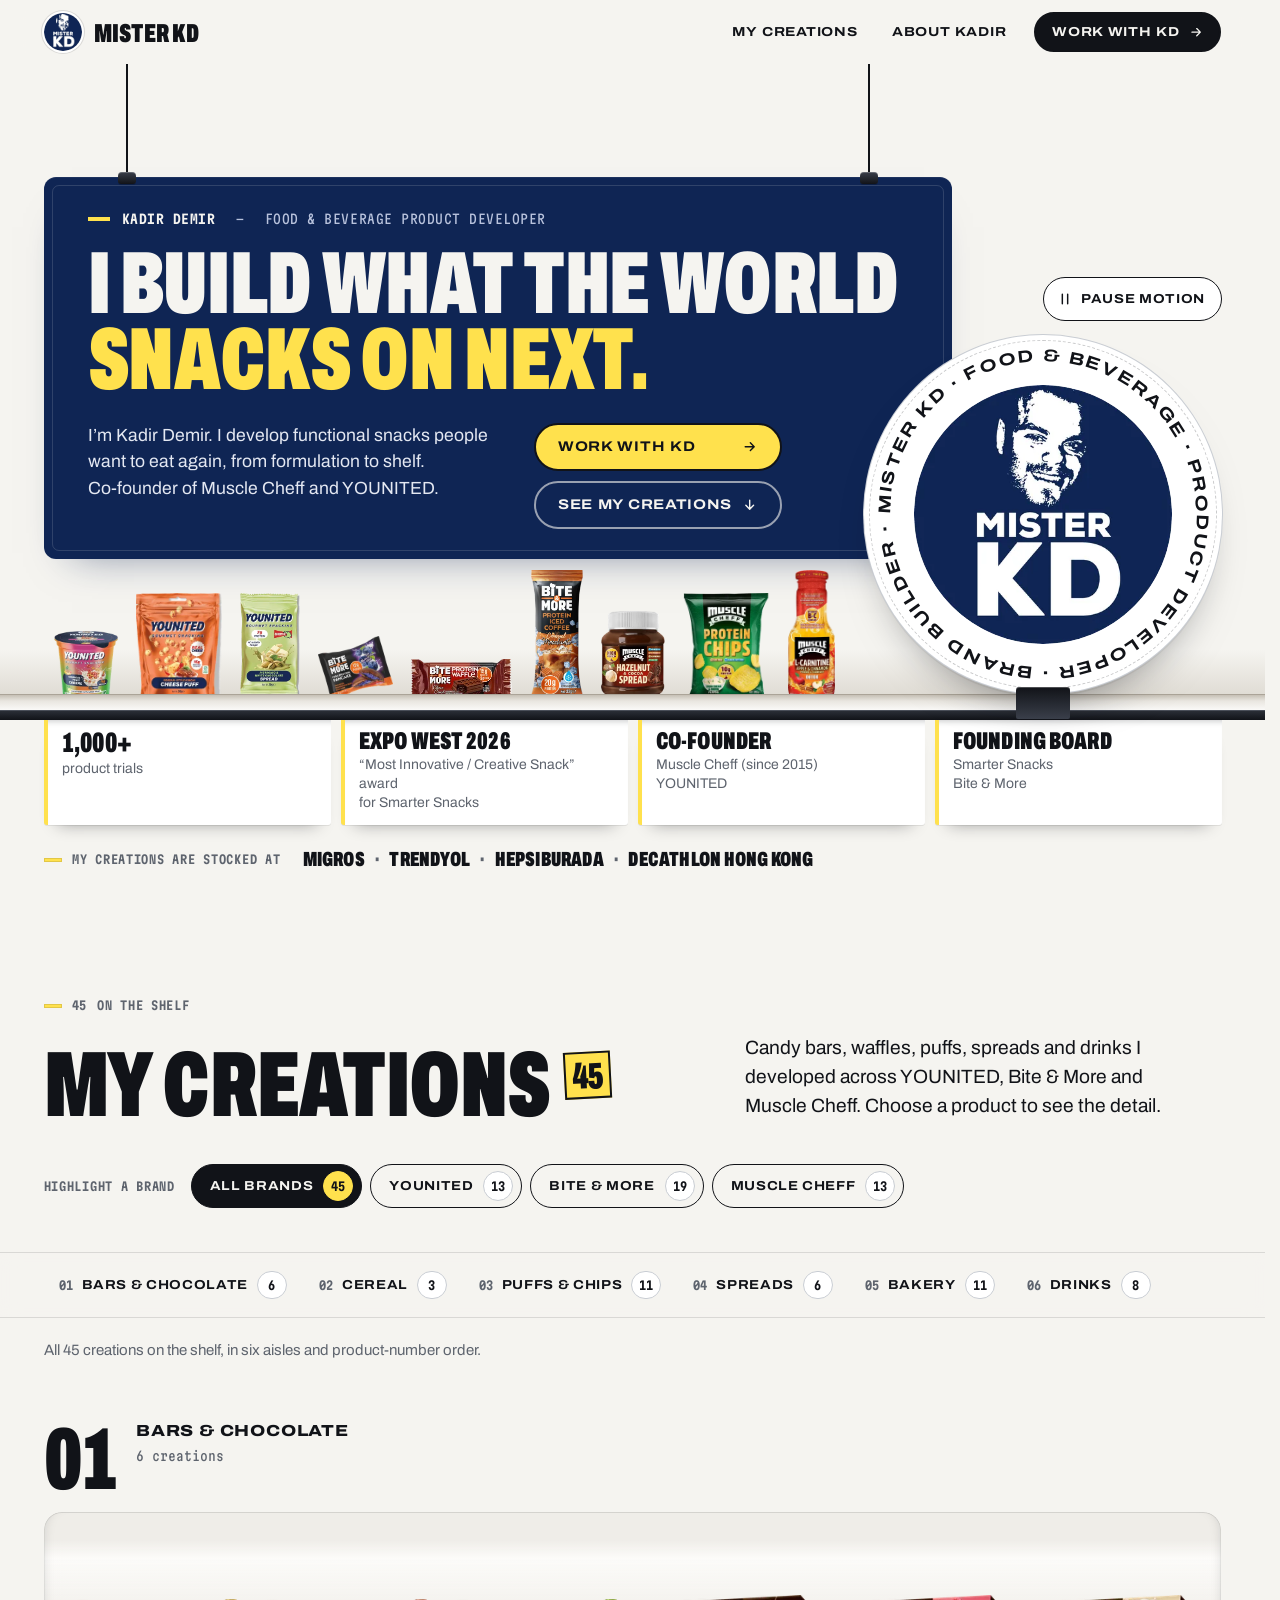
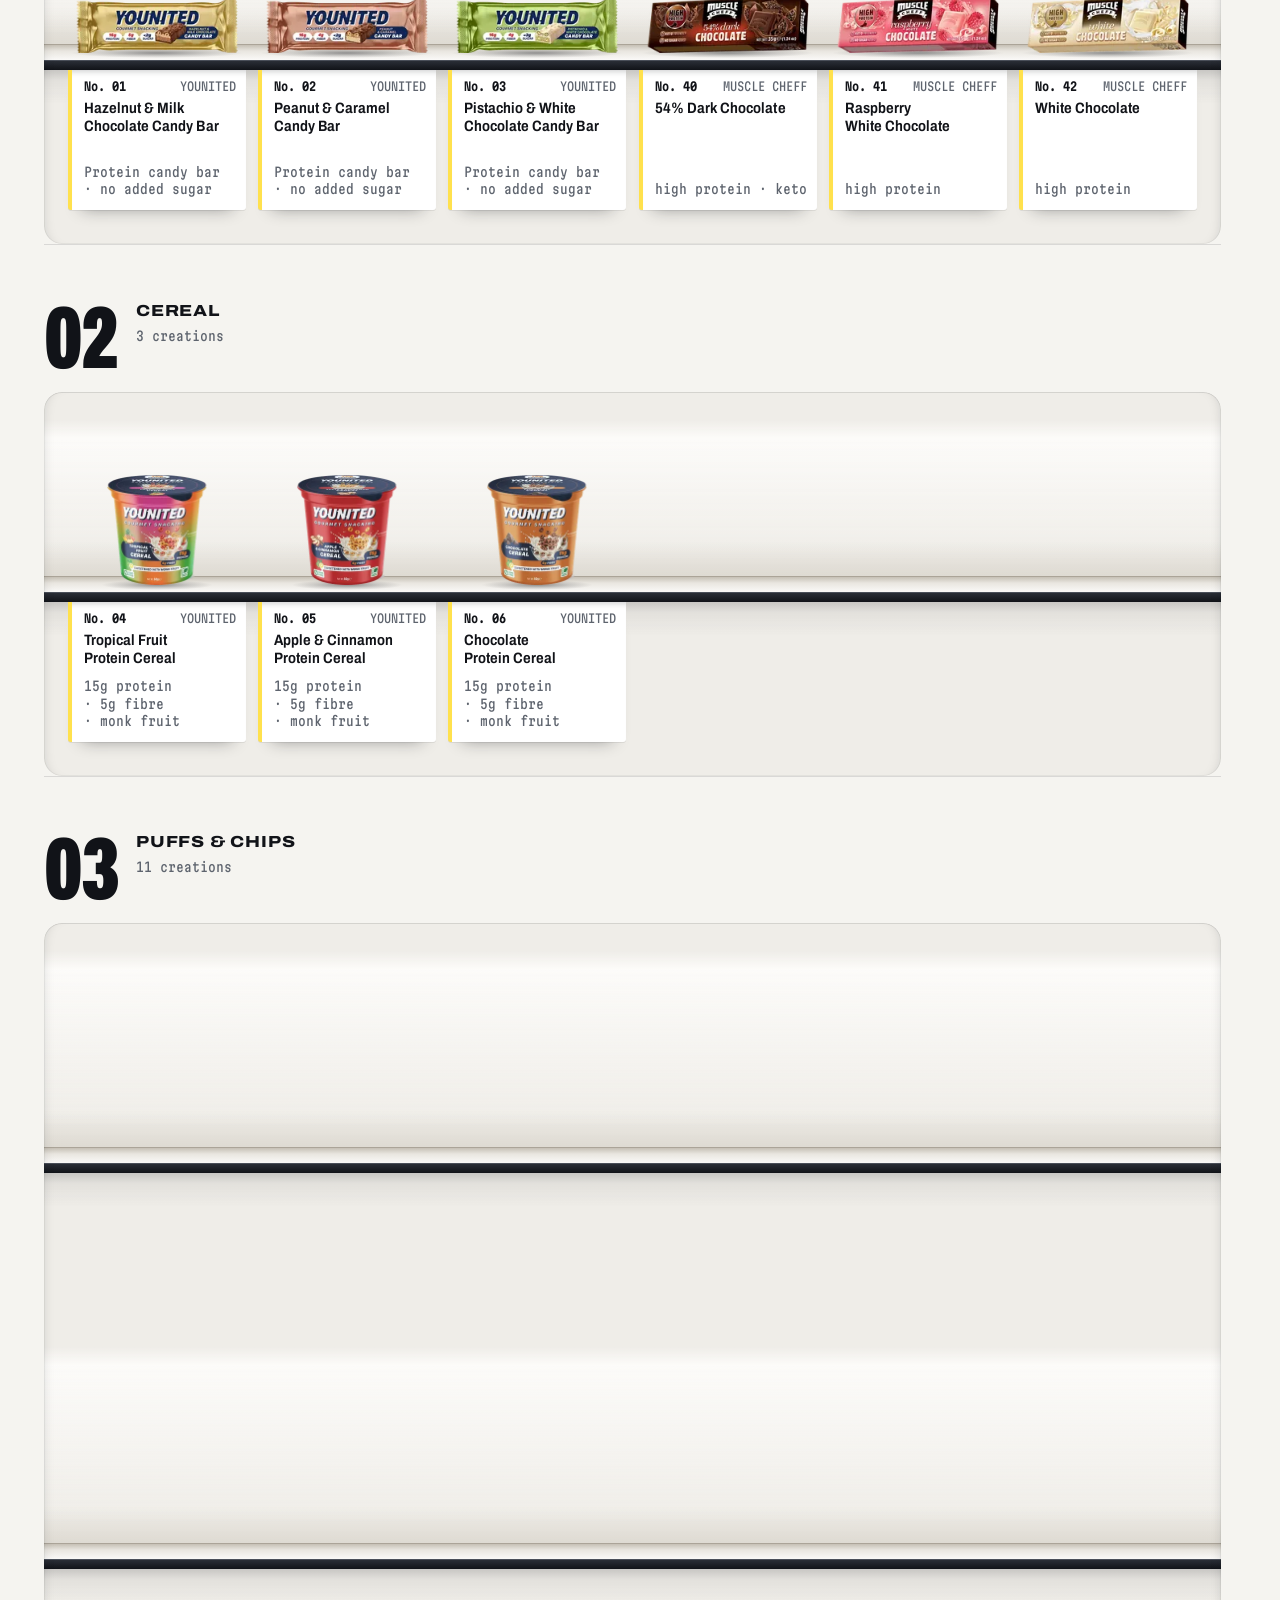
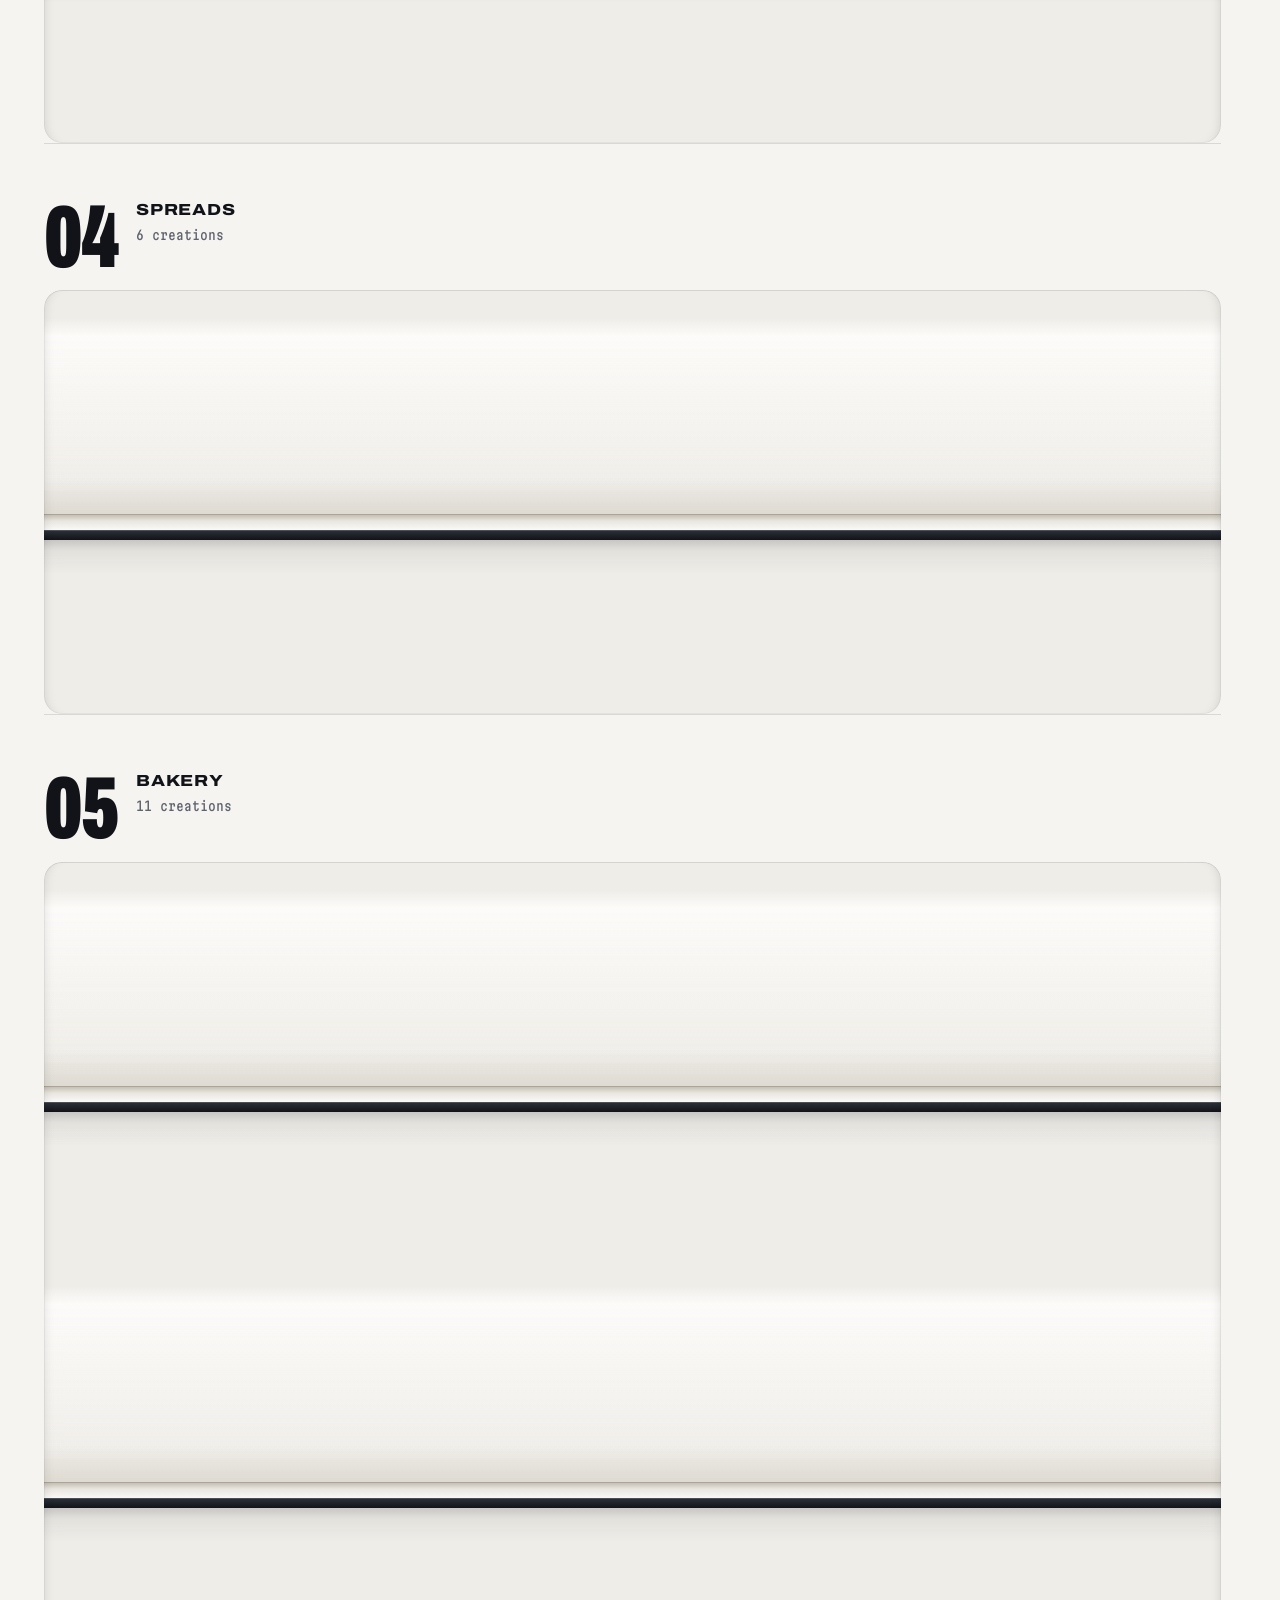
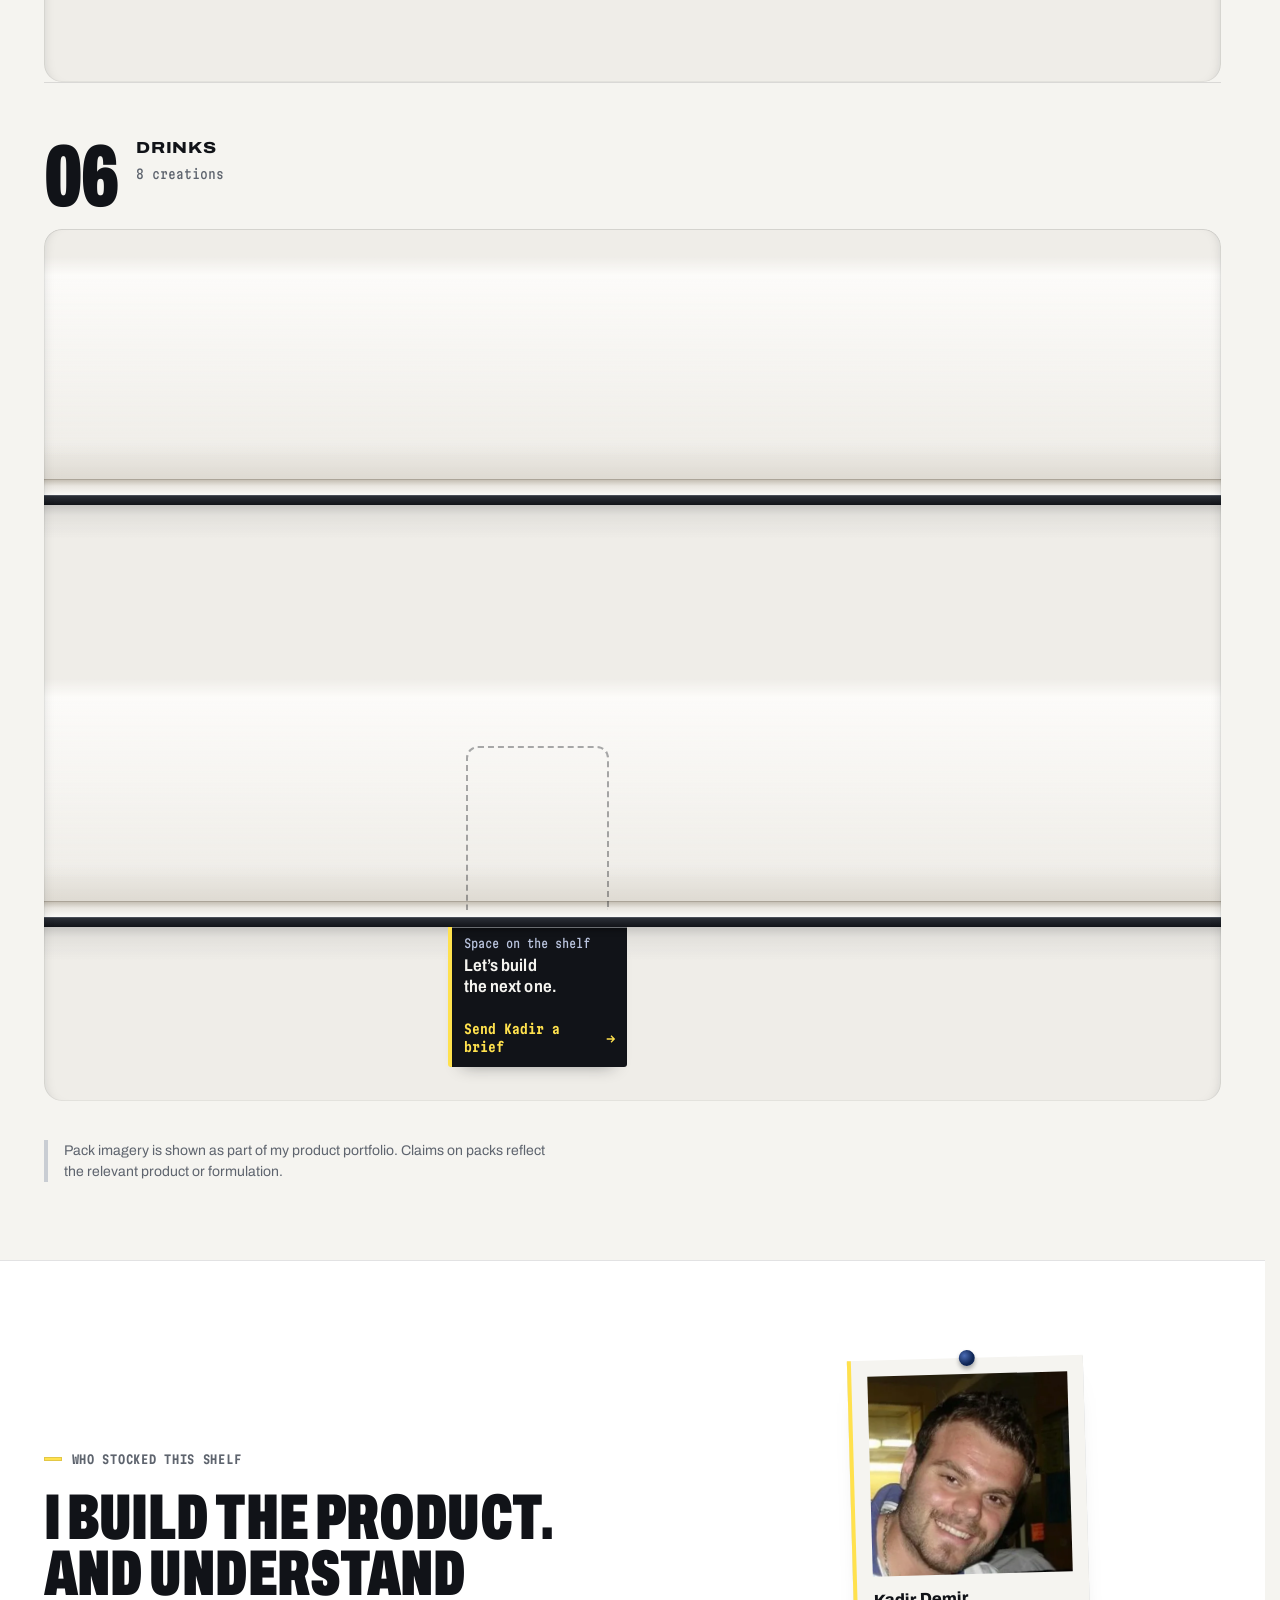
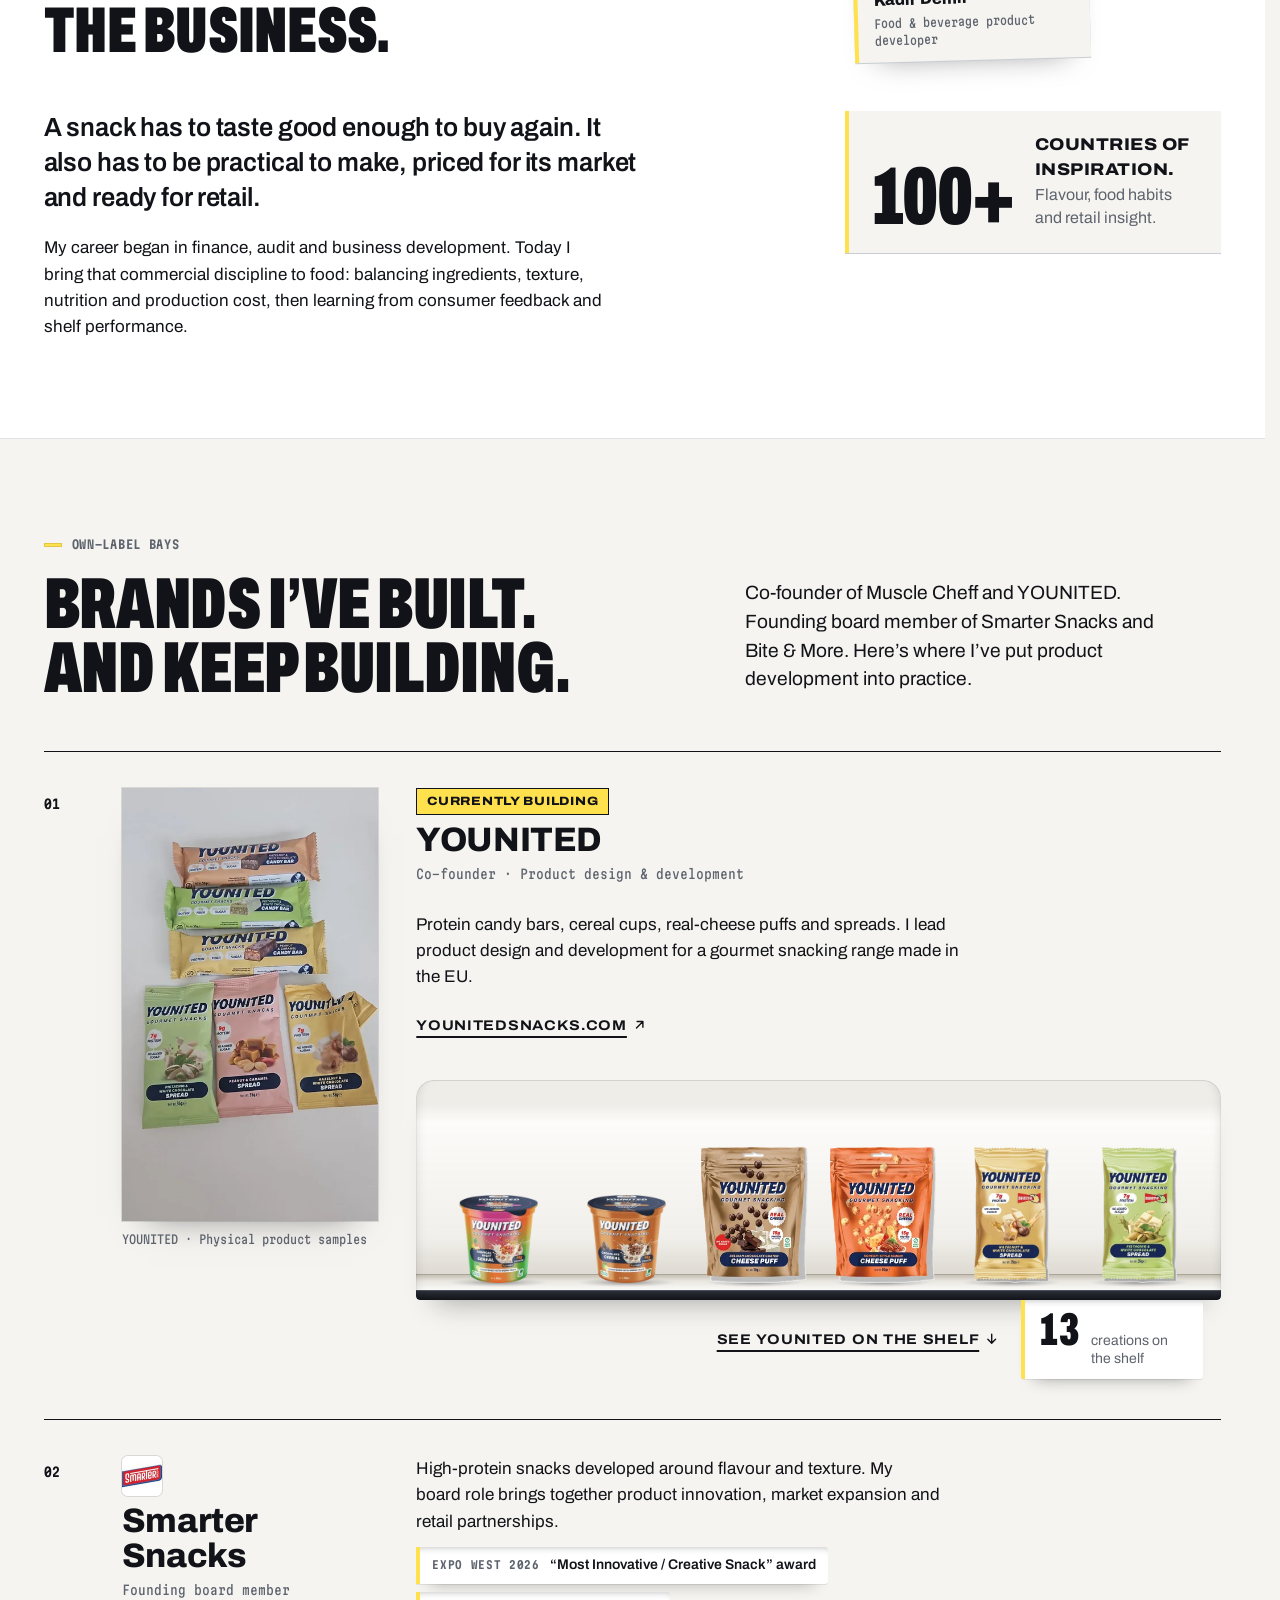
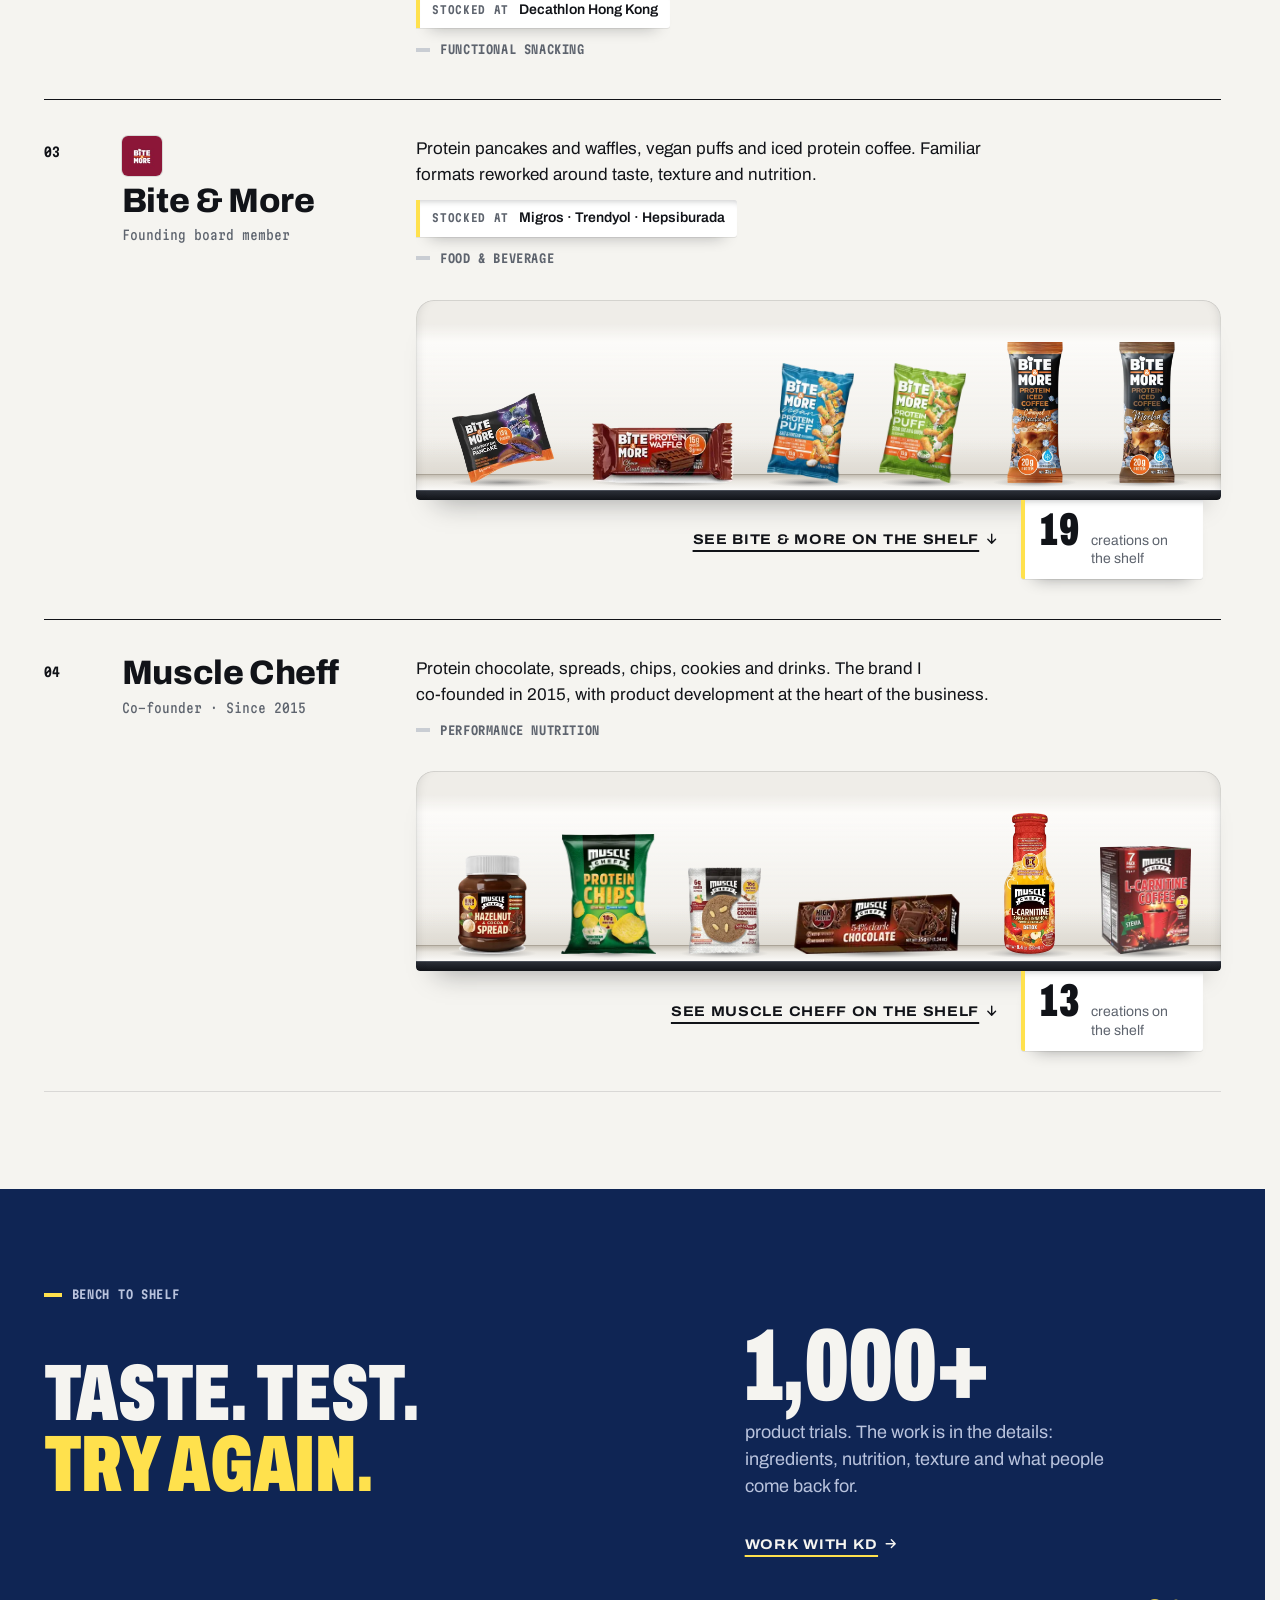
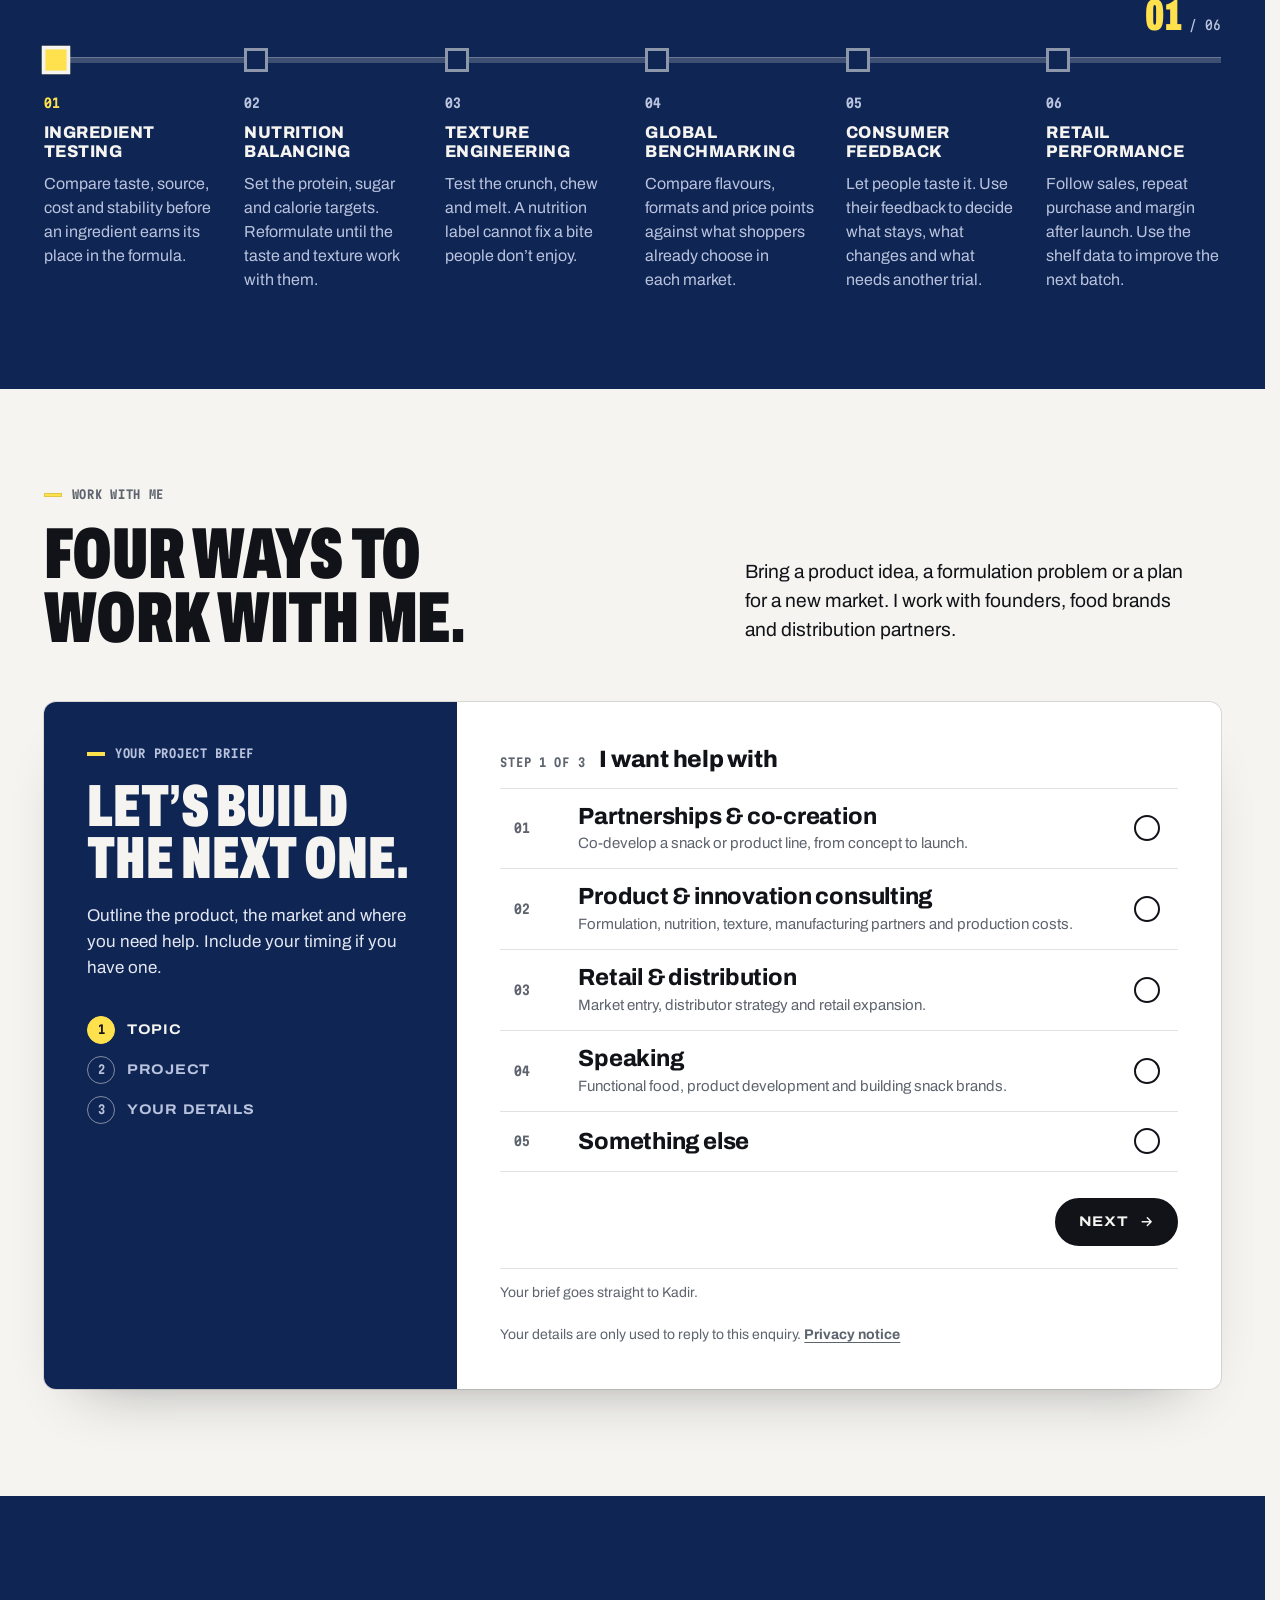
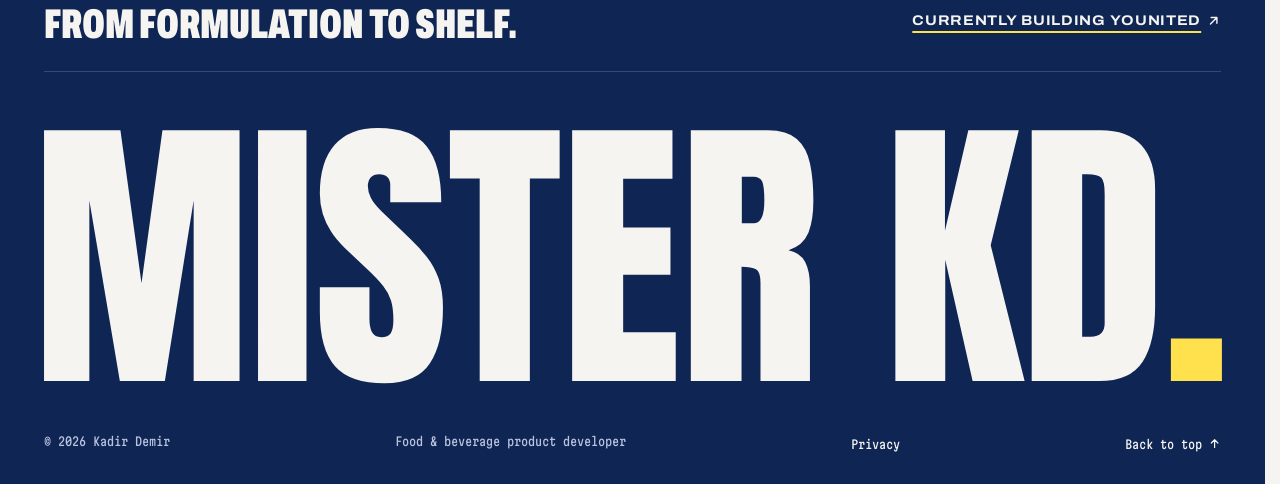
==== commit a024f839: "Send enquiries through FormSubmit (no sign-up), email hand-off until activated Co-Authored-By: Claud" ====
--- a/index.html
+++ b/index.html
@@ -722,10 +722,9 @@
           <ul class="direct__list"></ul>
         </div>
       </div>
-      <form class="brief__form" id="contactForm" method="post" novalidate aria-labelledby="contact-title" data-fallback-email="kadir@biteandmore.com">
-        <input type="hidden" name="access_key" value="WEB3FORMS_ACCESS_KEY">
-        <input type="hidden" name="subject" value="New enquiry via misterkd.com">
-        <input type="hidden" name="from_name" value="misterkd.com">
+      <form class="brief__form" id="contactForm" method="post" novalidate aria-labelledby="contact-title" data-fallback-email="kadir@biteandmore.com" data-endpoint="https://formsubmit.co/ajax/kadir@biteandmore.com">
+        <input type="hidden" name="_subject" value="New enquiry via misterkd.com">
+        <input type="hidden" name="_template" value="table">
         <input type="checkbox" name="botcheck" class="hp" tabindex="-1" aria-hidden="true">
         <fieldset class="step" data-step="1" aria-describedby="err-intent">
           <legend class="step__legend"><span class="step__no">Step 1 of 3</span> I want help with</legend>
@@ -826,7 +825,8 @@
   </div>
   <button class="icon-btn icon-btn--lg spec__close" type="button" aria-label="Close product details"><svg viewBox="0 0 24 24" aria-hidden="true"><path d="M6 6l12 12M18 6L6 18"/></svg></button>
 </dialog>
-<script src="main.js?v=b4" defer></script>
+<script src="main.js?v=b5" defer></script>
 <script src="motion.js?v=b2" defer></script>
+<!-- Cloudflare Web Analytics (cookieless) --><script type="module" src="https://static.cloudflareinsights.com/beacon.min.js" data-cf-beacon='{"token": "a35523b4366f45a8bc1df8e81ab47db3"}'></script>
 </body>
 </html>
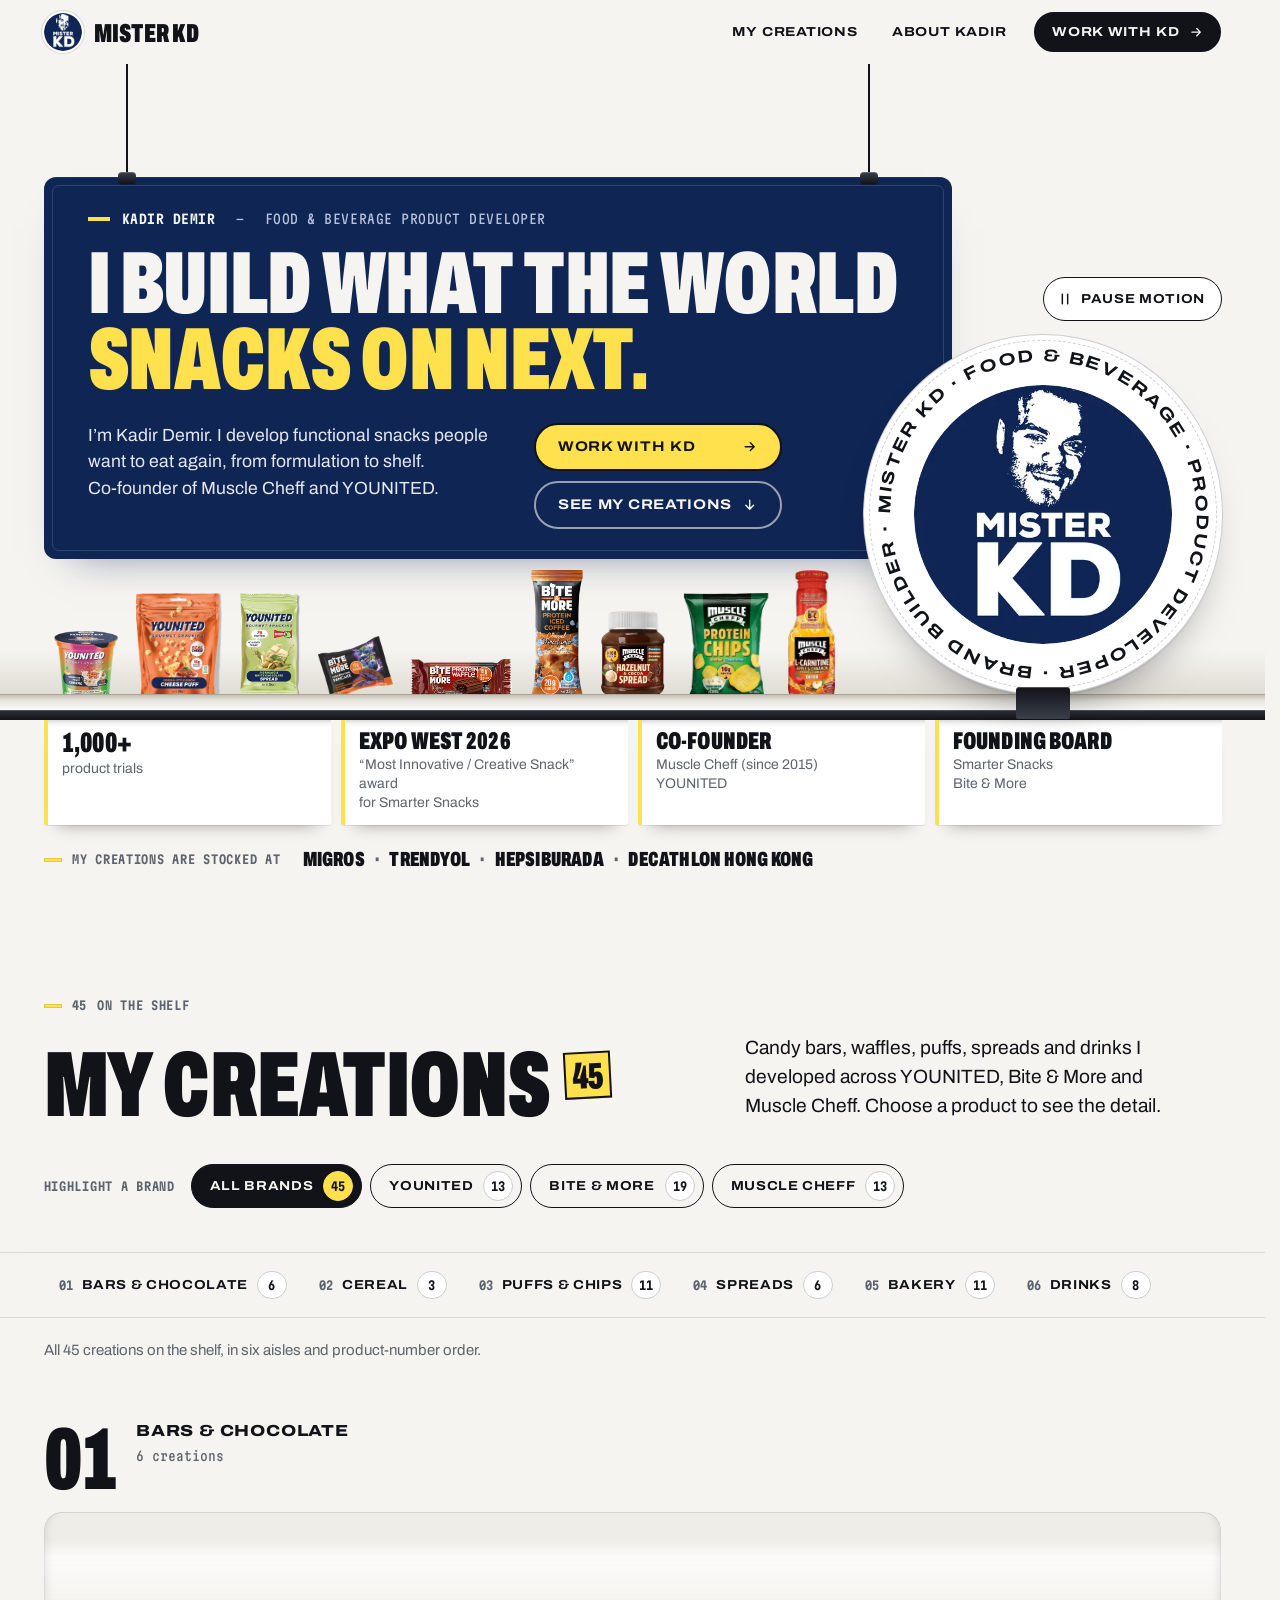
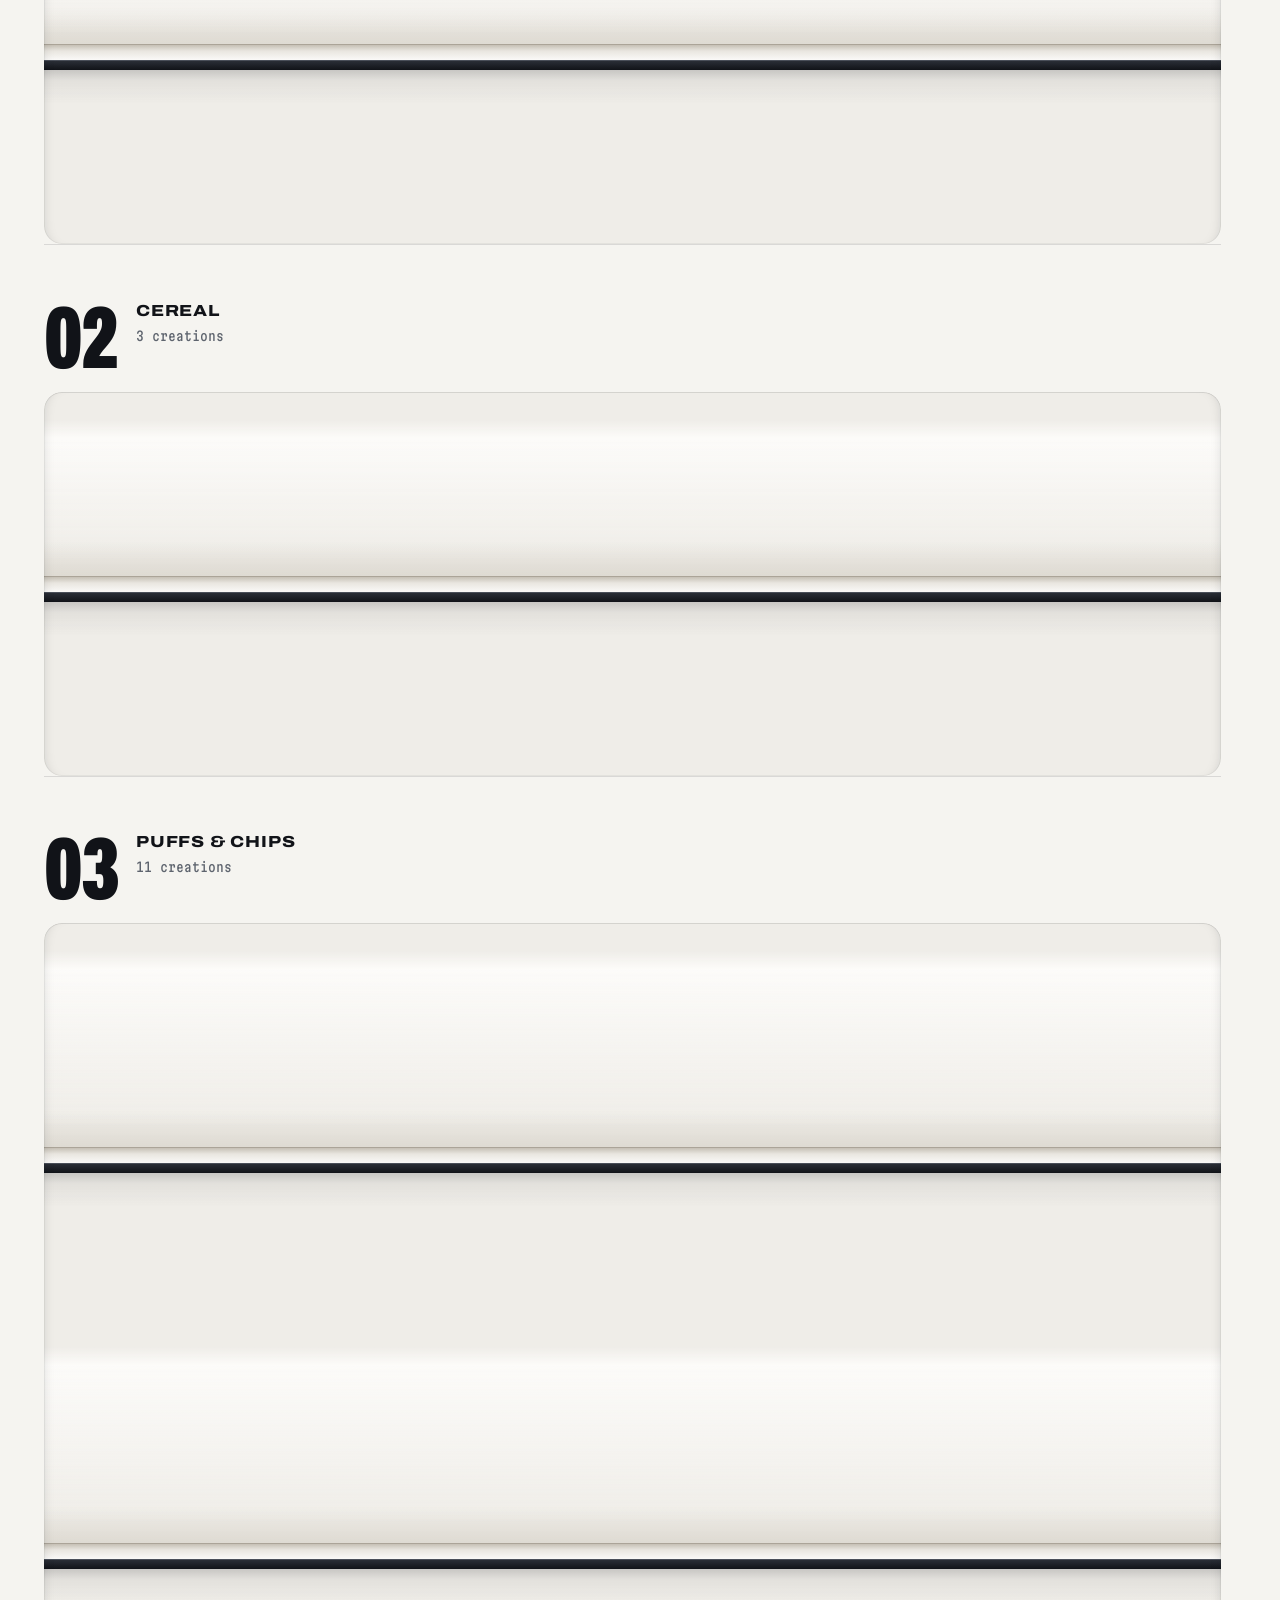
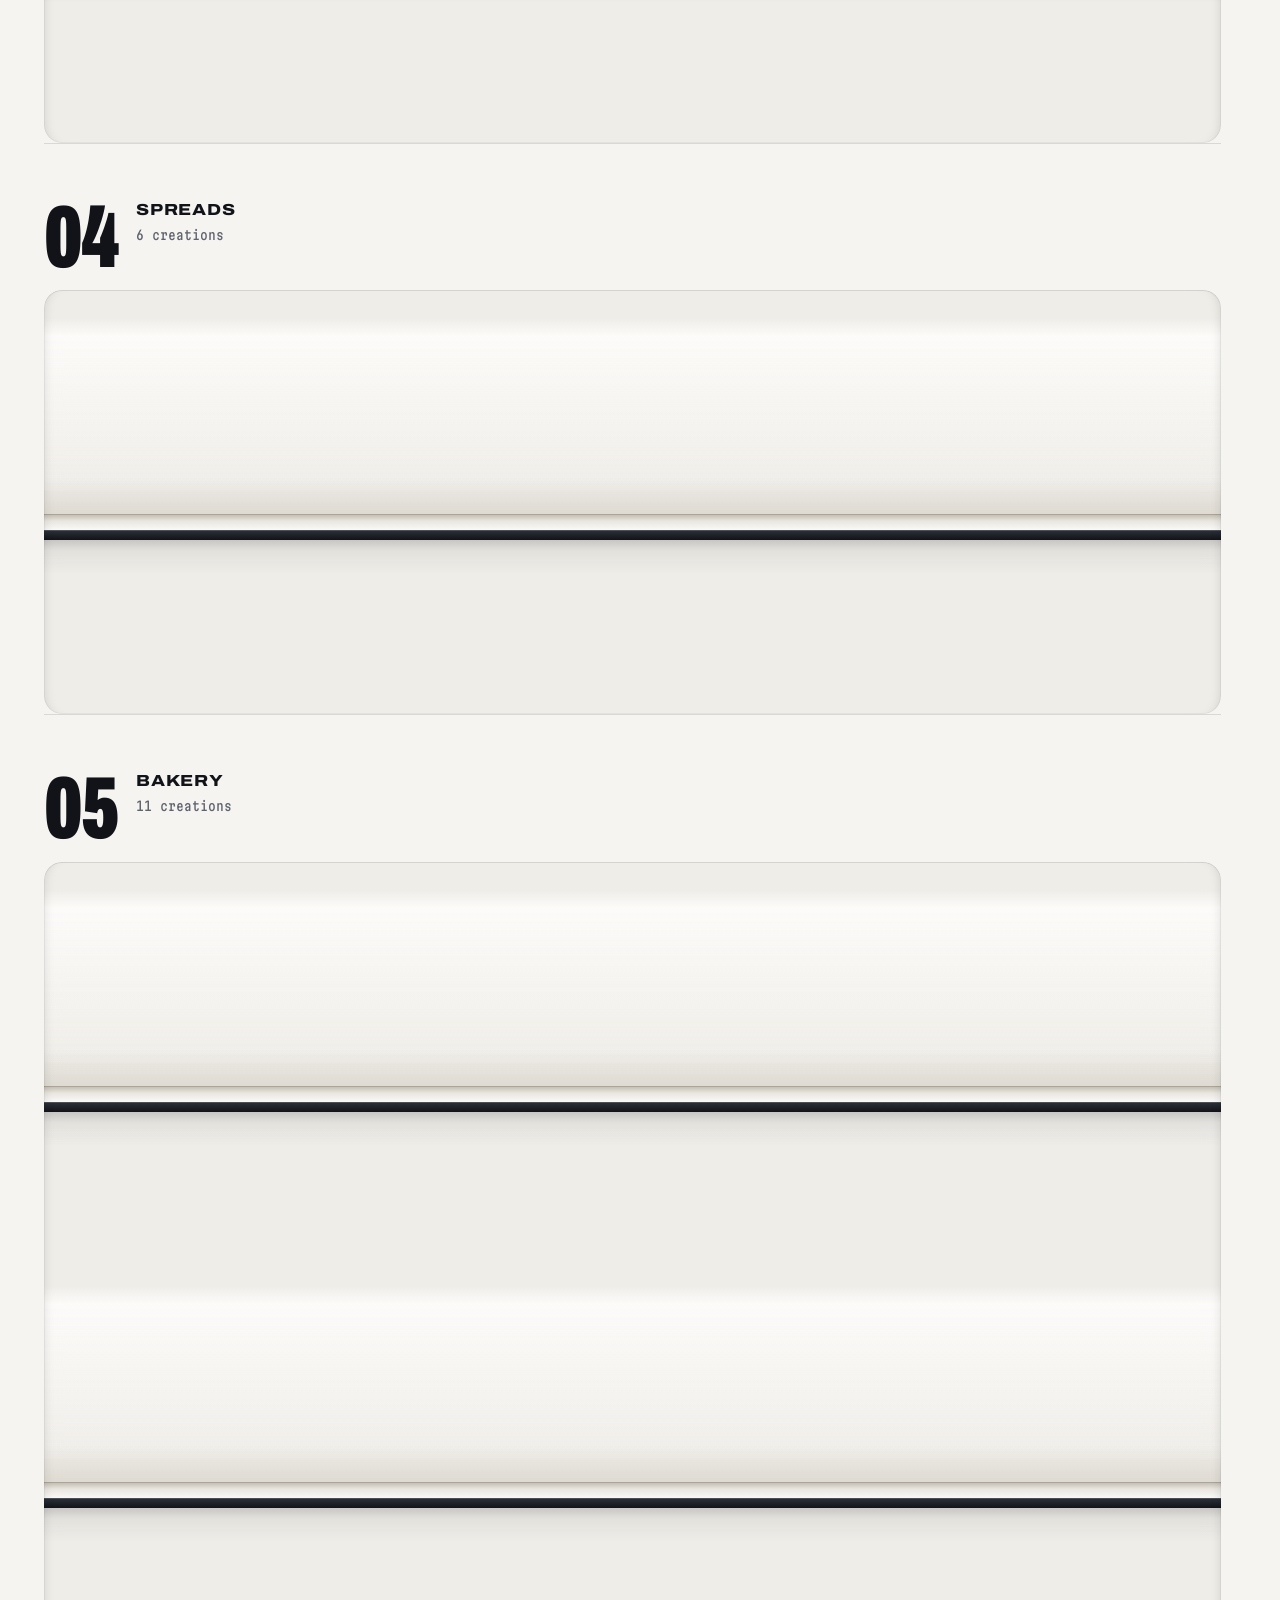
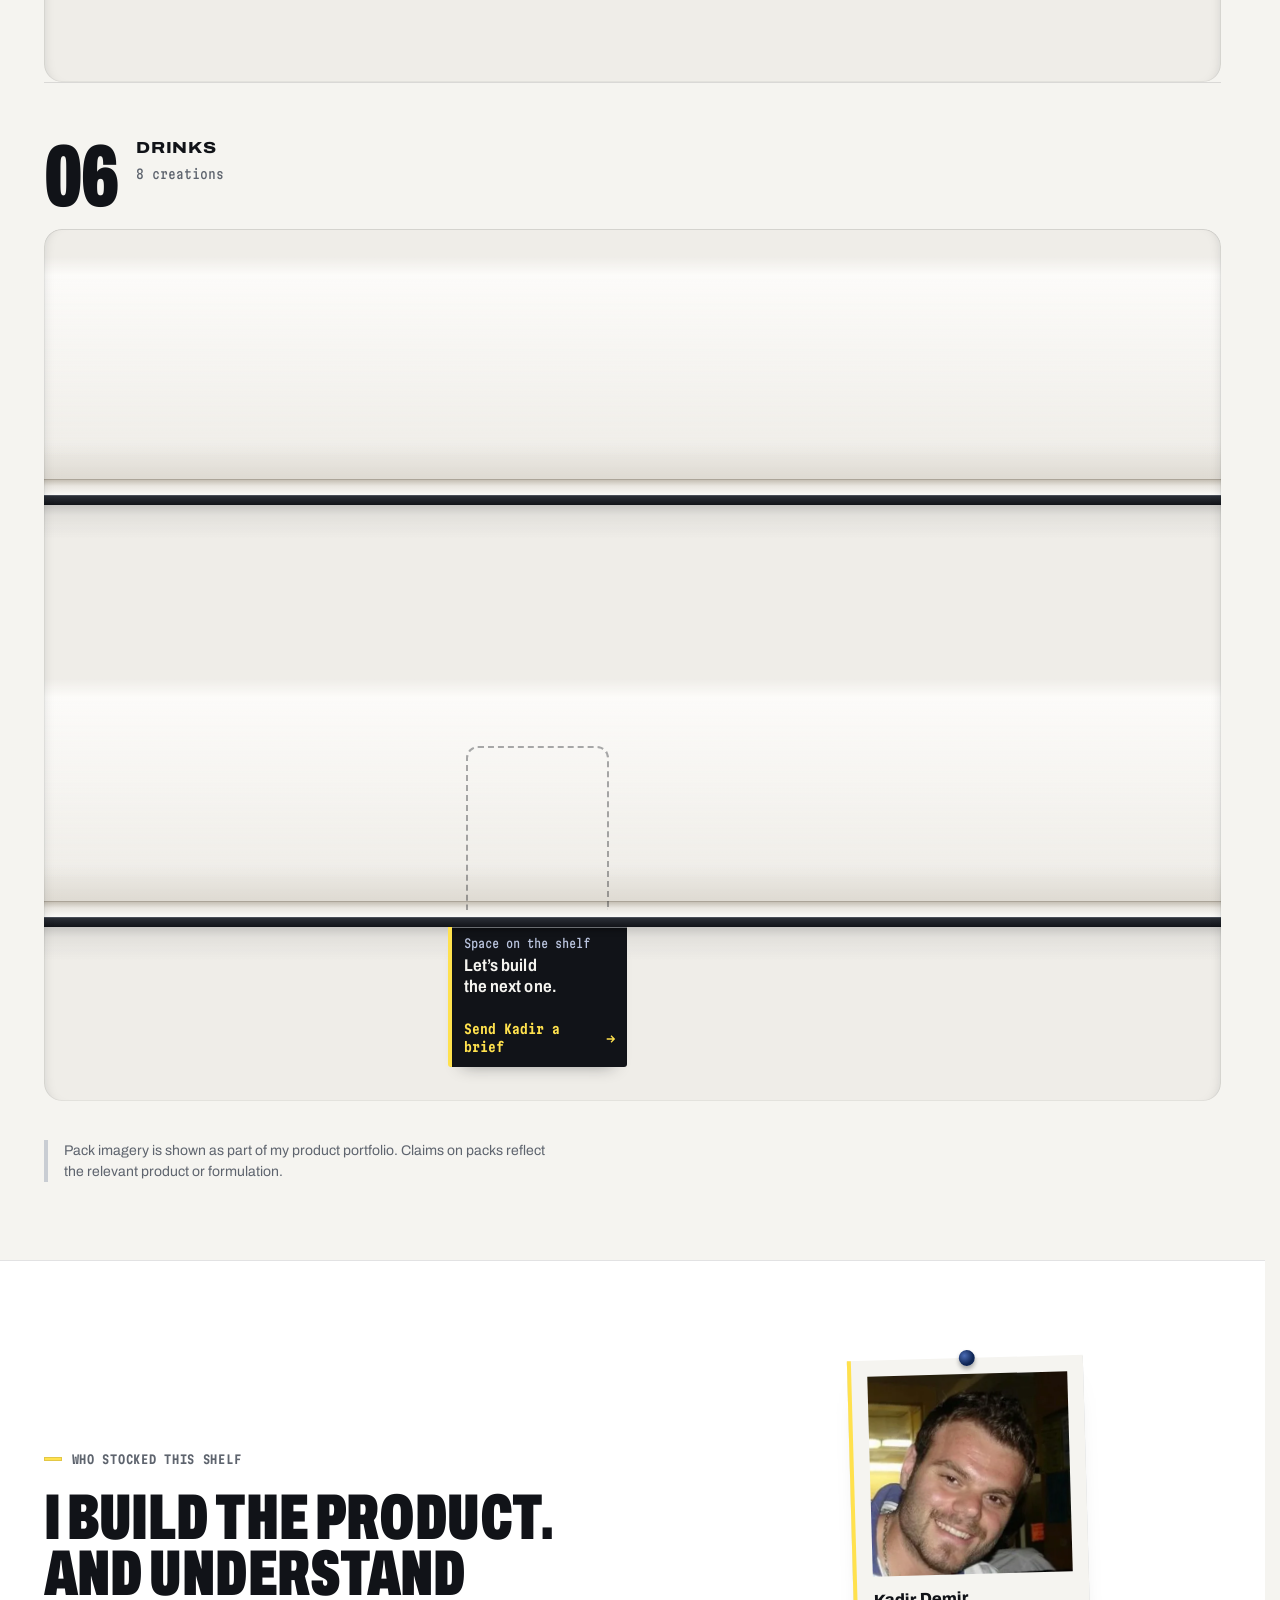
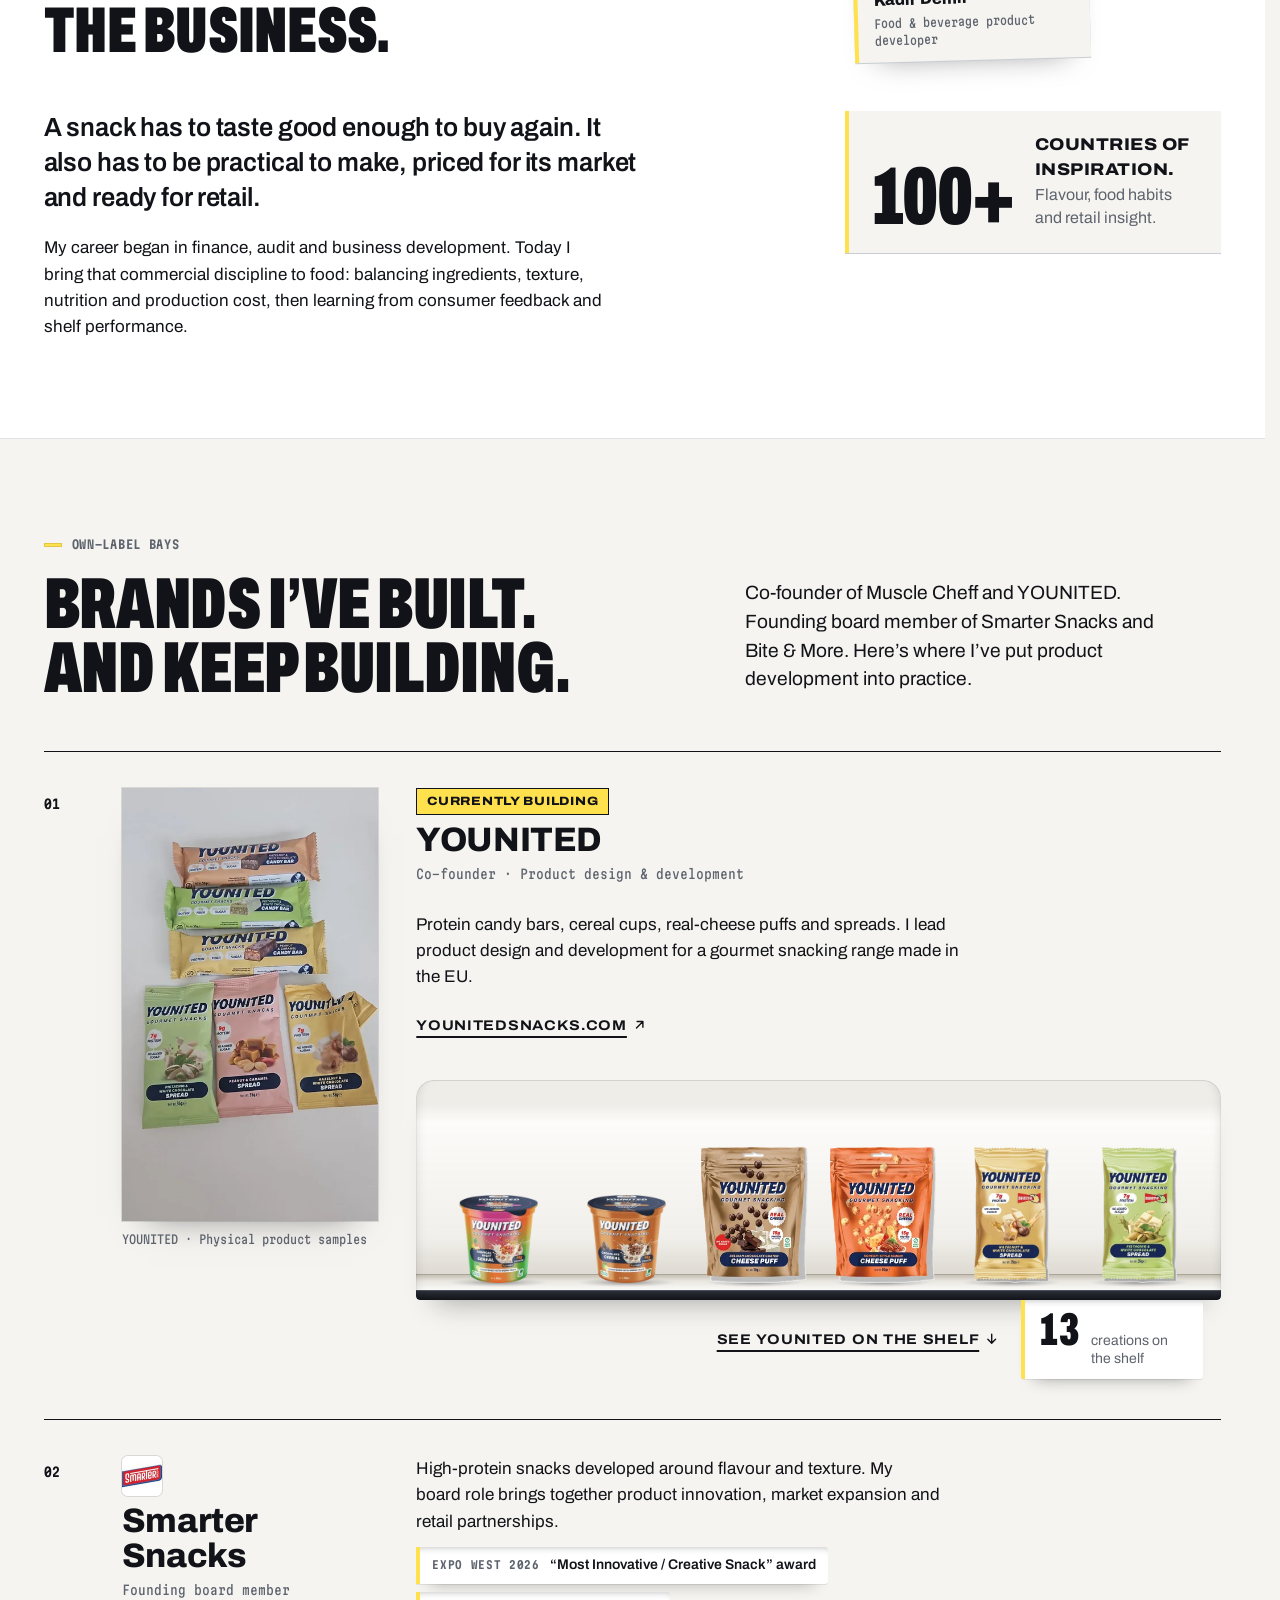
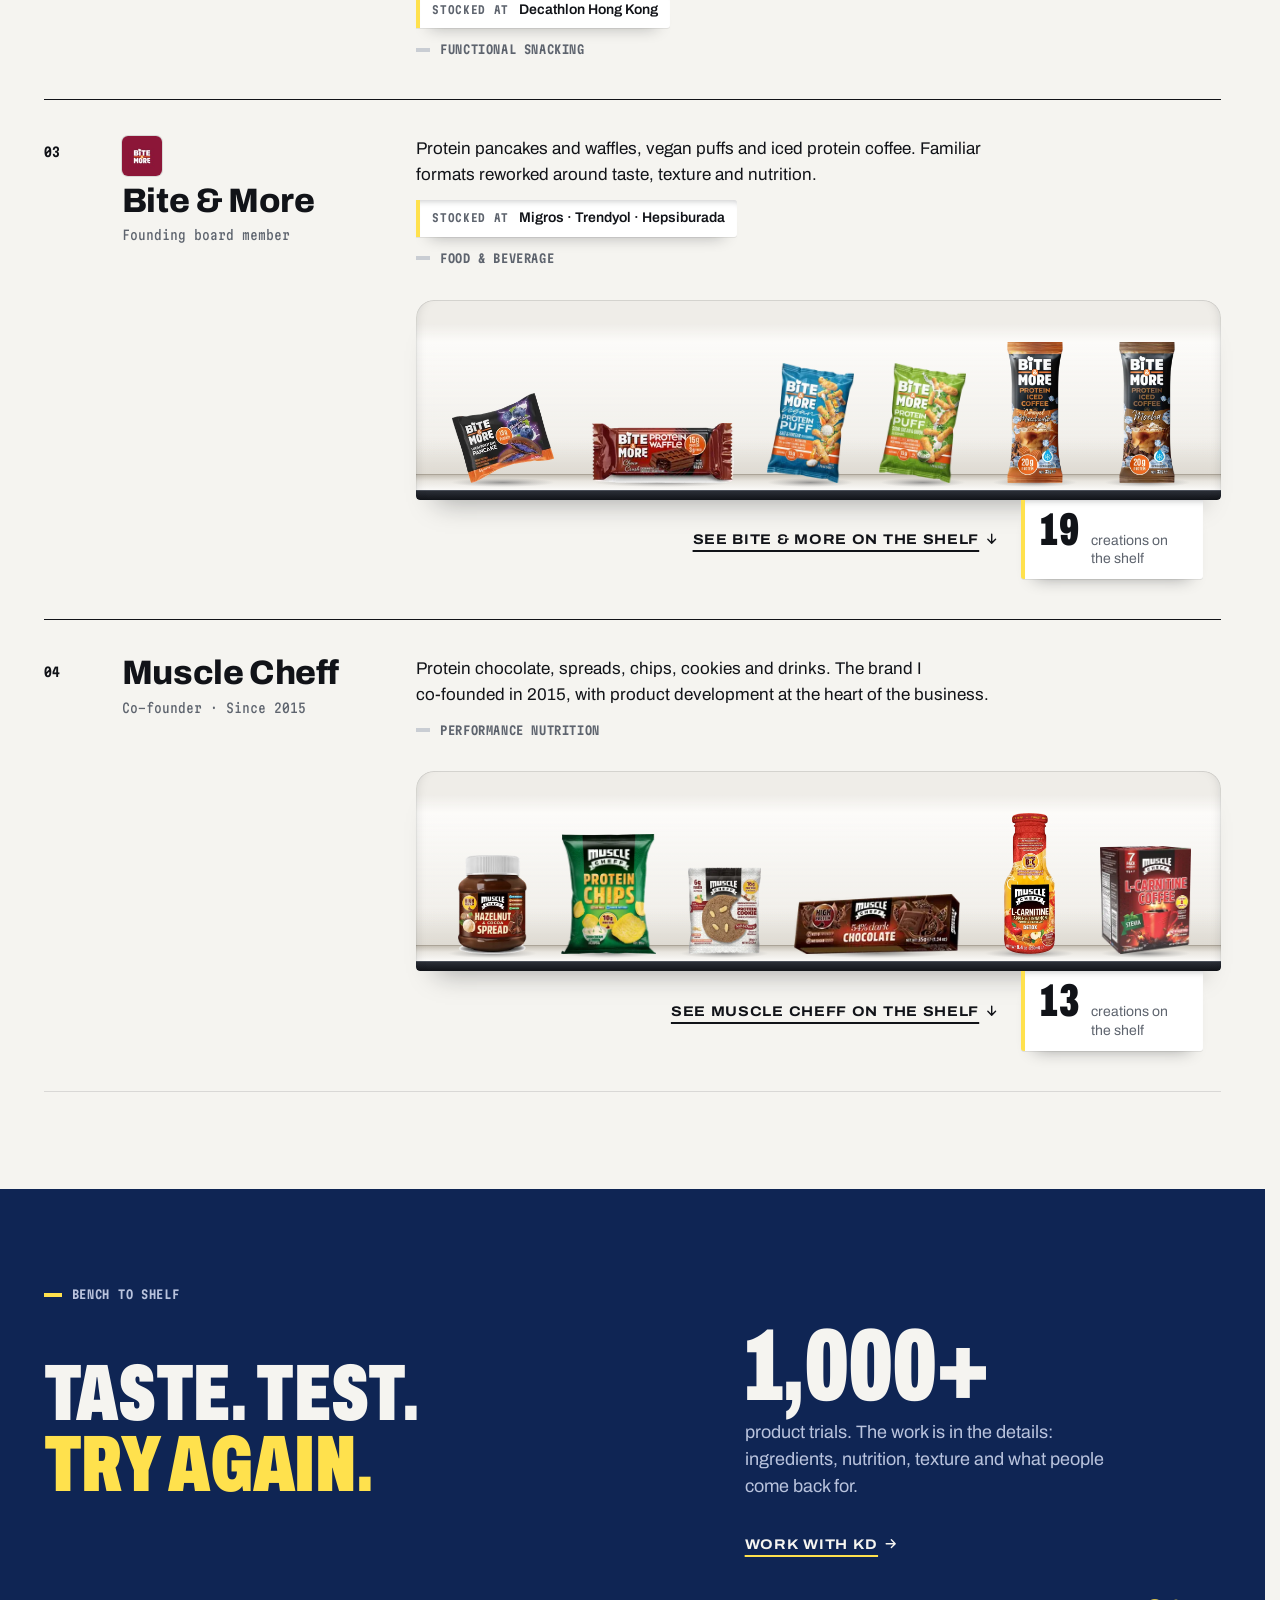
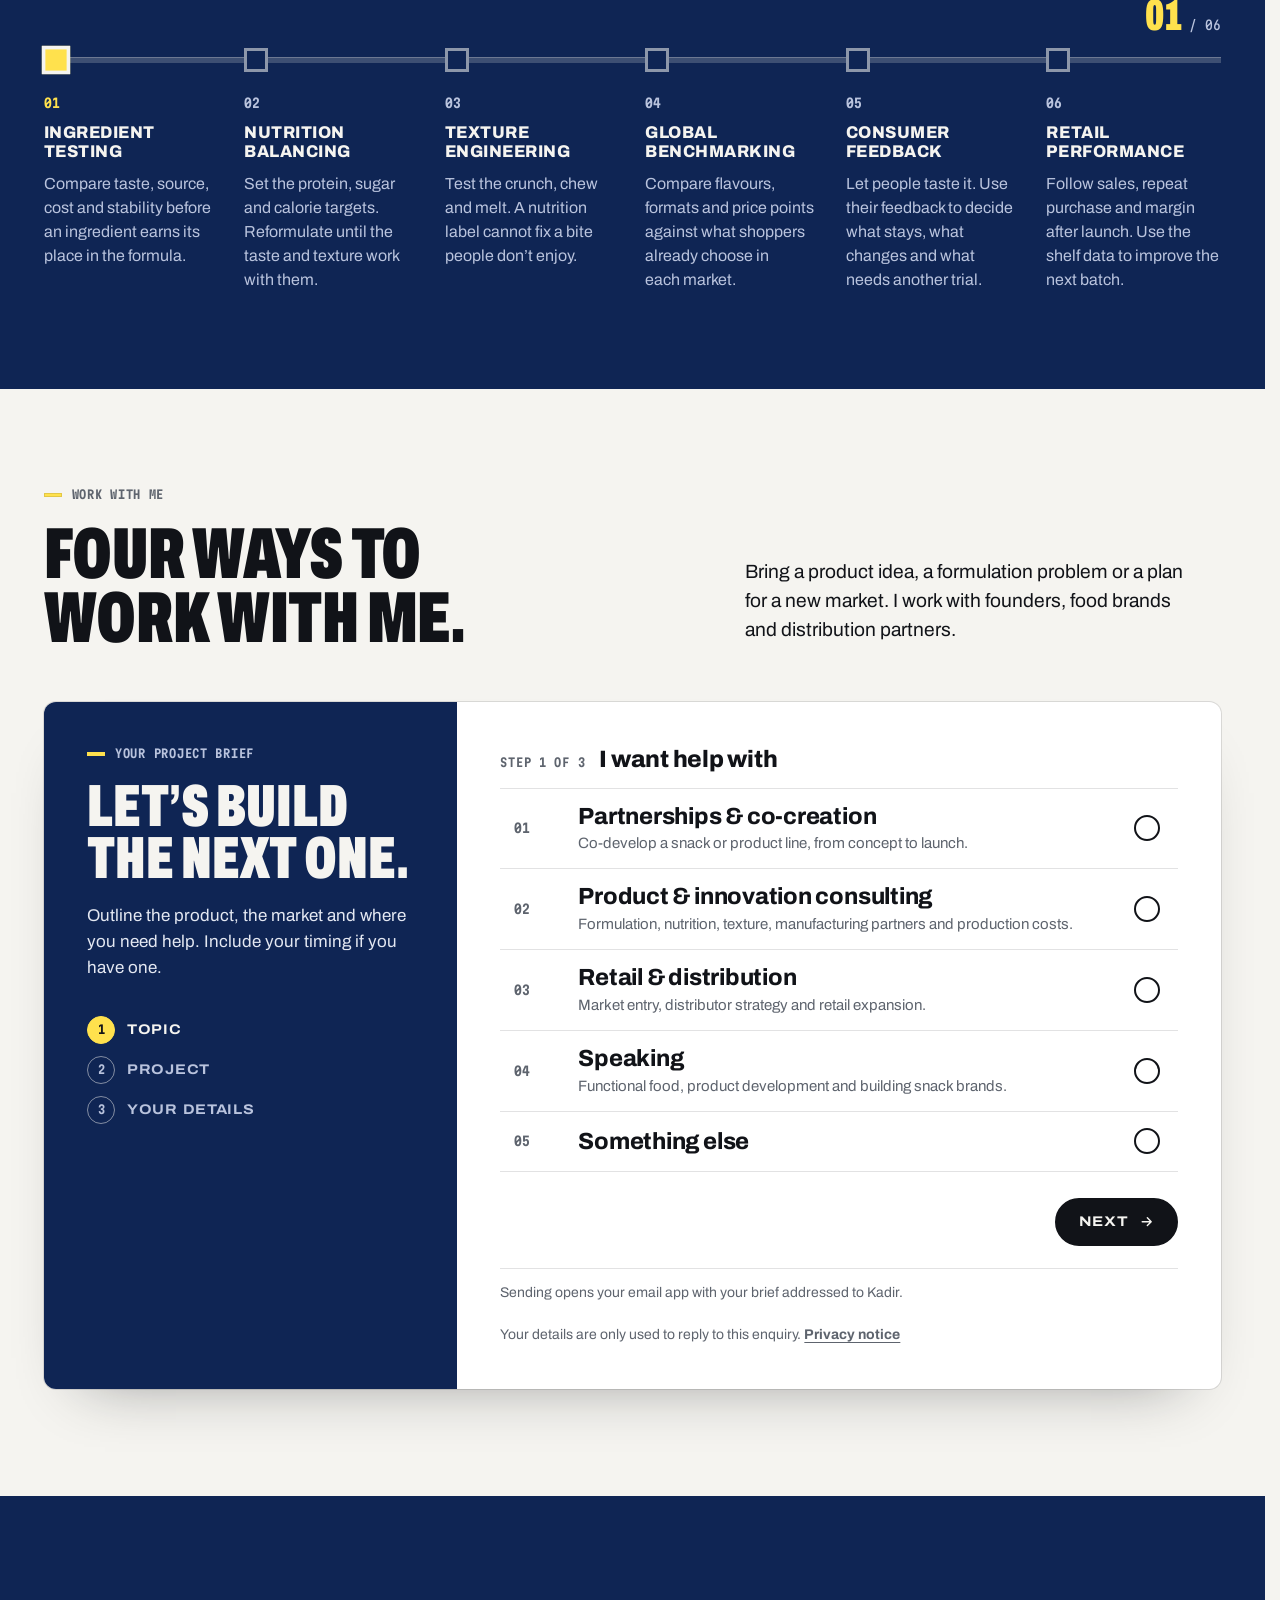
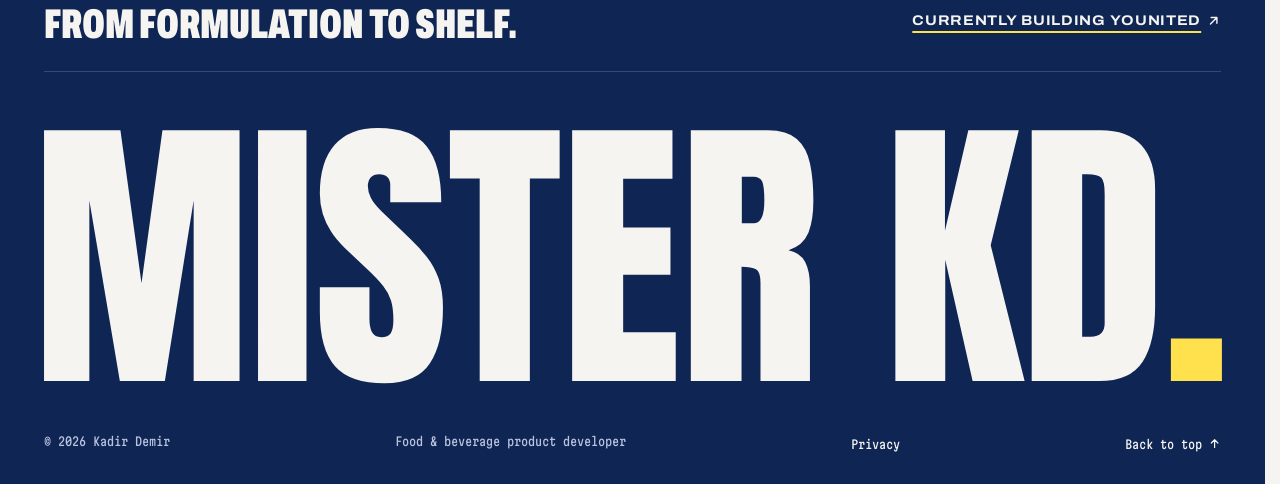
==== commit f24f13ad: "Back to email hand-off: FormSubmit is unreachable (Cloudflare 522) Co-Authored-By: Claude Opus 5.5 <" ====
--- a/index.html
+++ b/index.html
@@ -722,7 +722,7 @@
           <ul class="direct__list"></ul>
         </div>
       </div>
-      <form class="brief__form" id="contactForm" method="post" novalidate aria-labelledby="contact-title" data-fallback-email="kadir@biteandmore.com" data-endpoint="https://formsubmit.co/ajax/kadir@biteandmore.com">
+      <form class="brief__form" id="contactForm" method="post" novalidate aria-labelledby="contact-title" data-fallback-email="kadir@biteandmore.com">
         <input type="hidden" name="_subject" value="New enquiry via misterkd.com">
         <input type="hidden" name="_template" value="table">
         <input type="checkbox" name="botcheck" class="hp" tabindex="-1" aria-hidden="true">
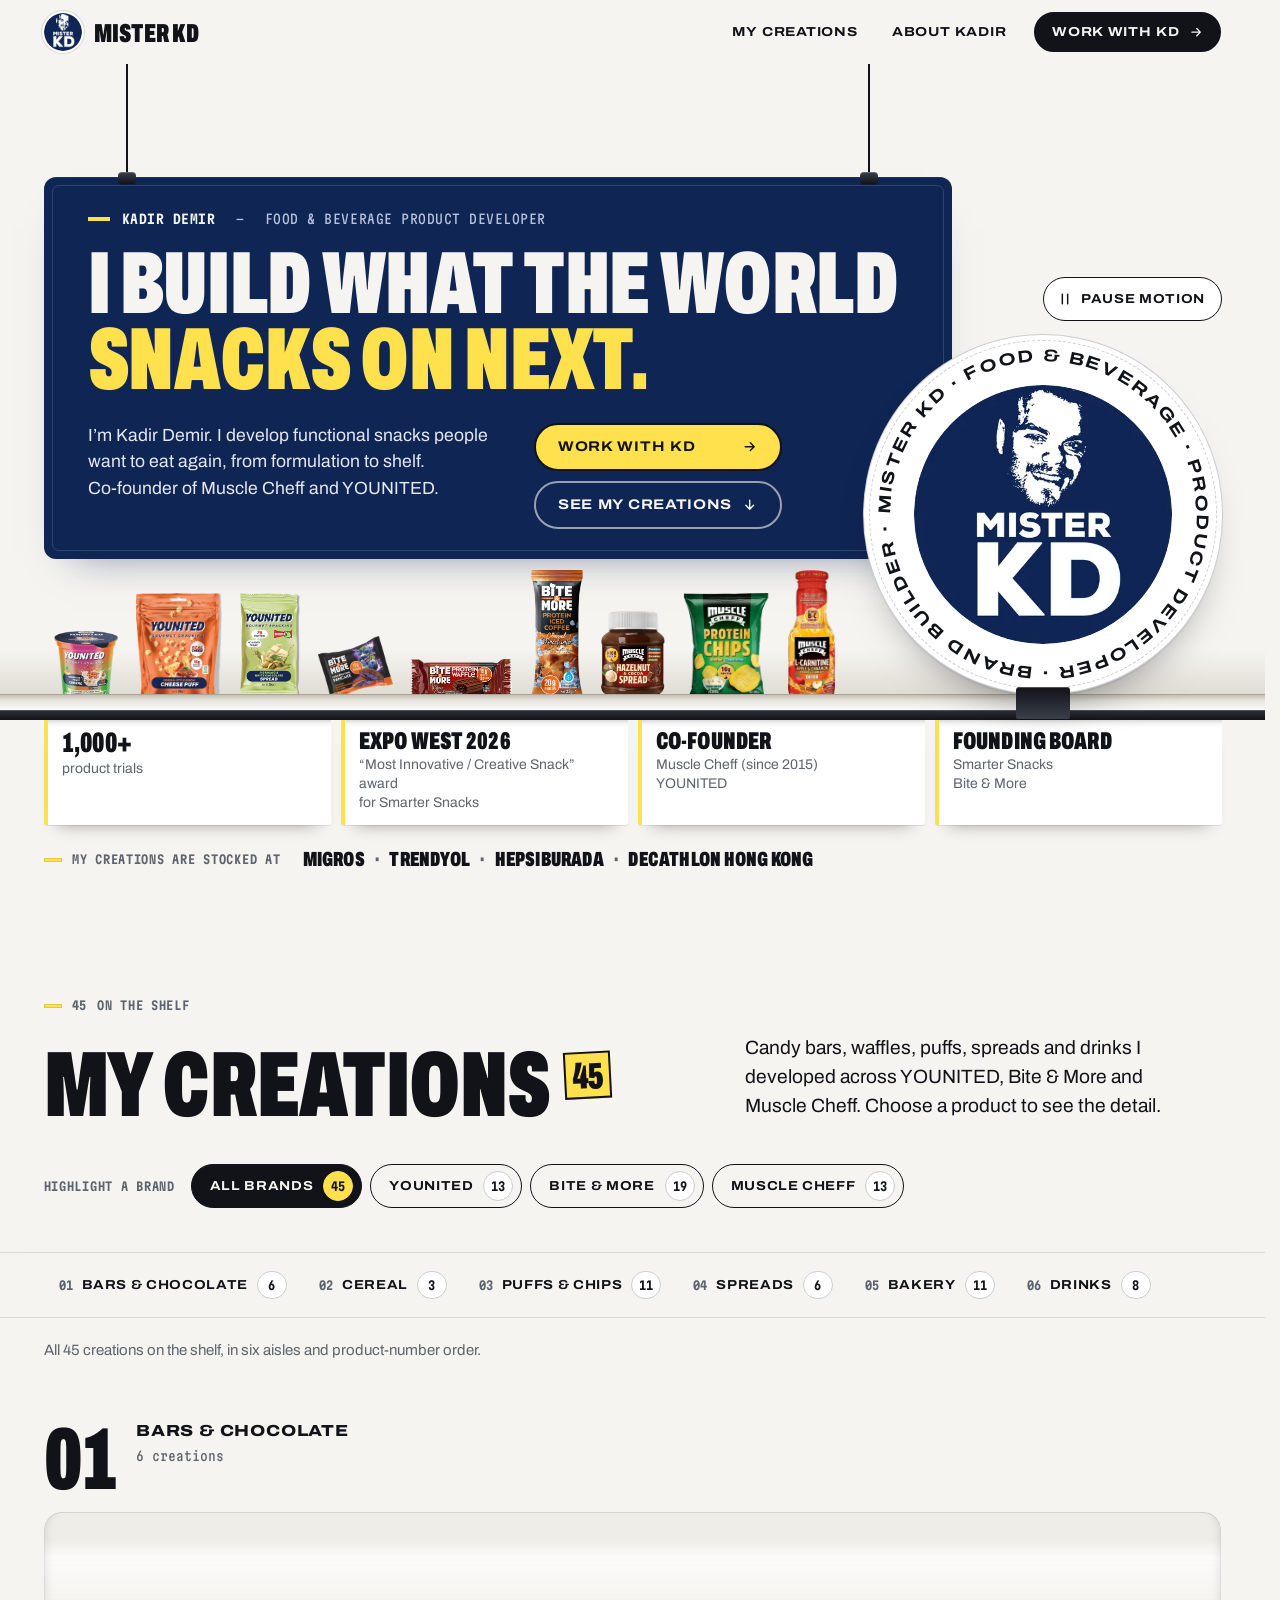
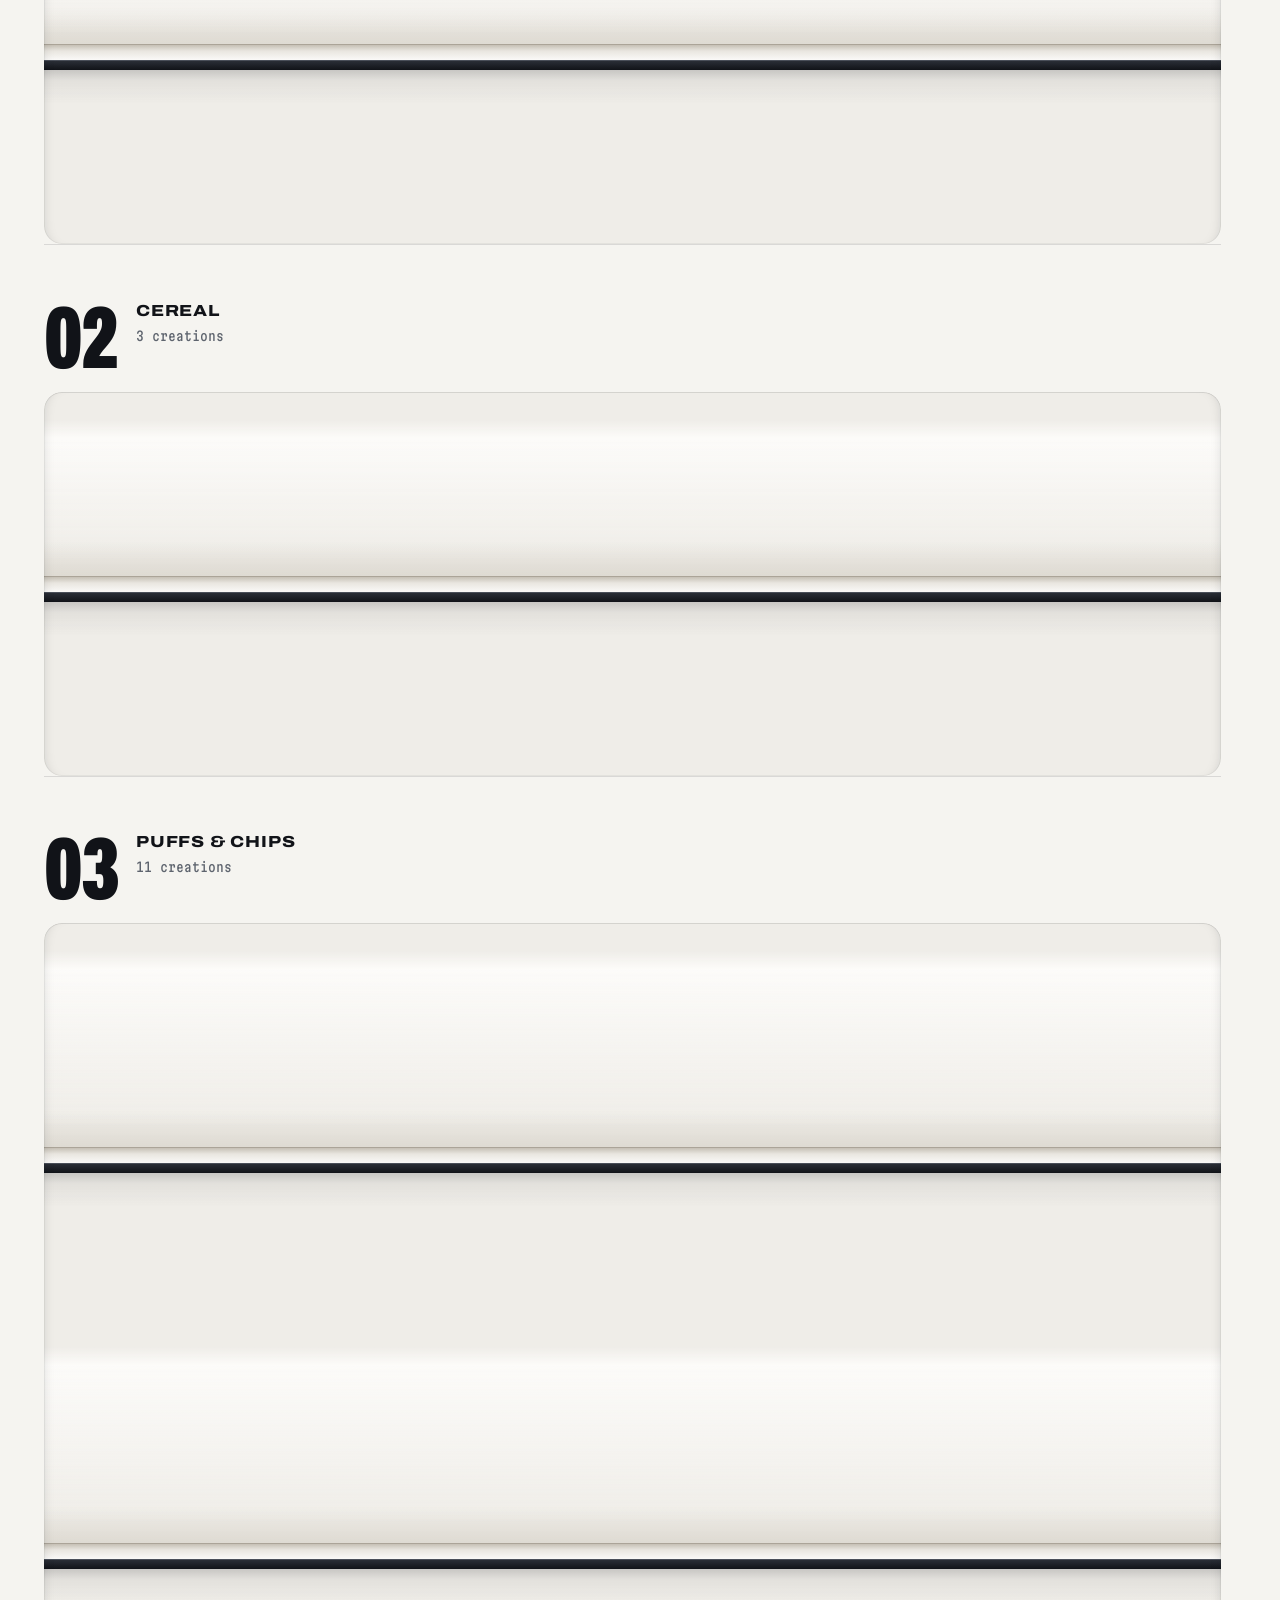
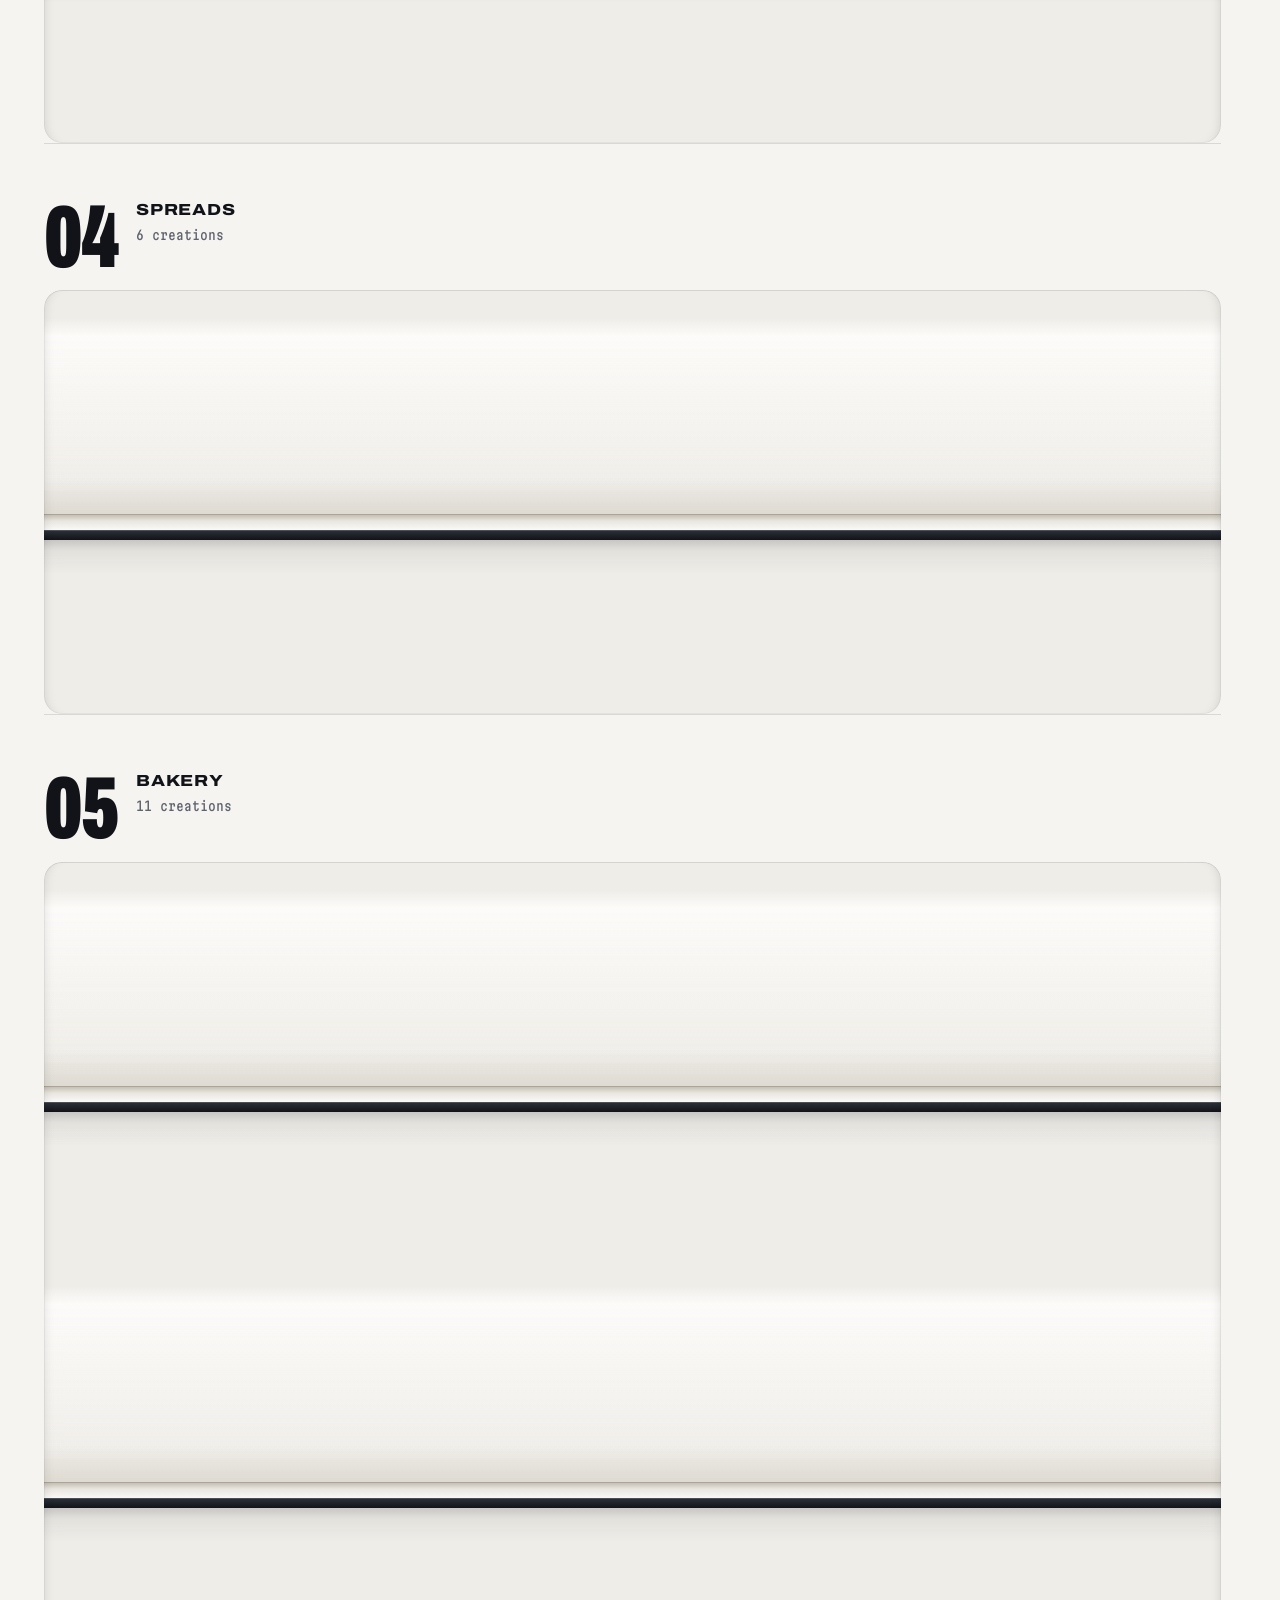
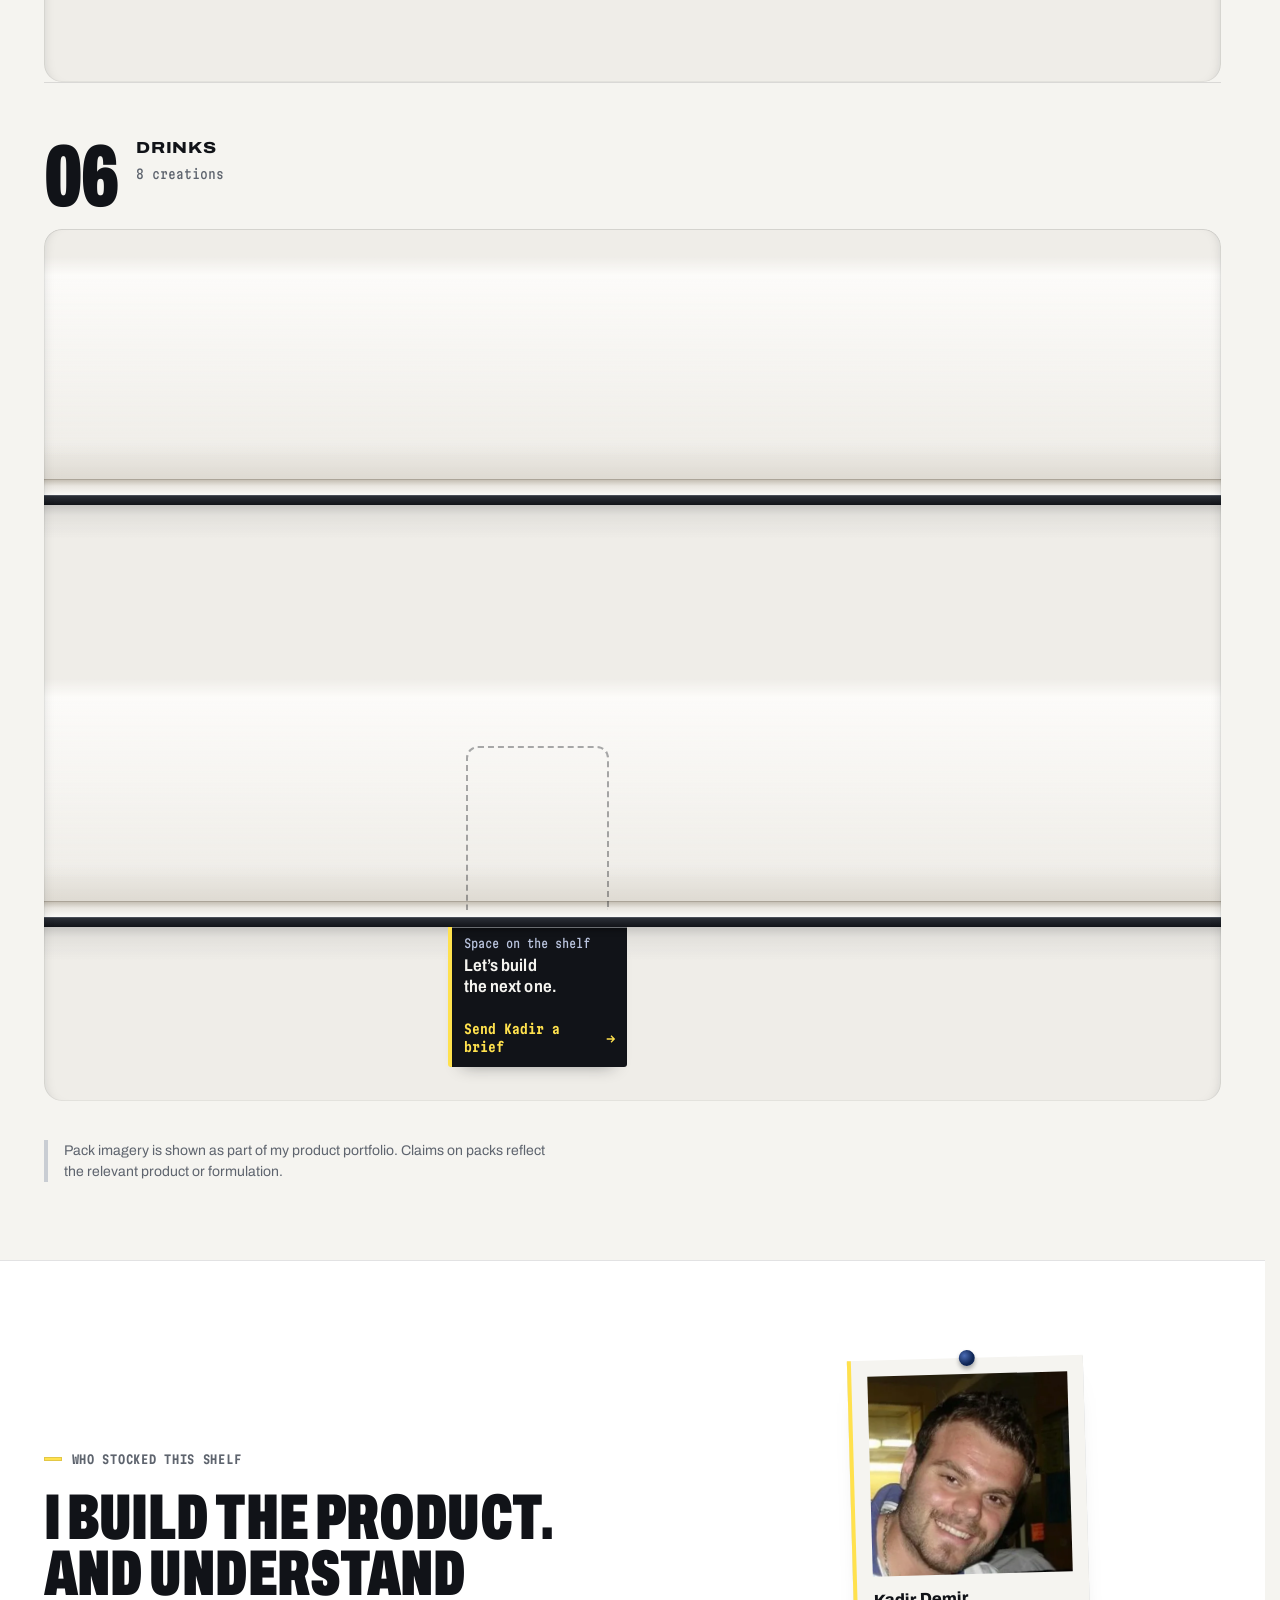
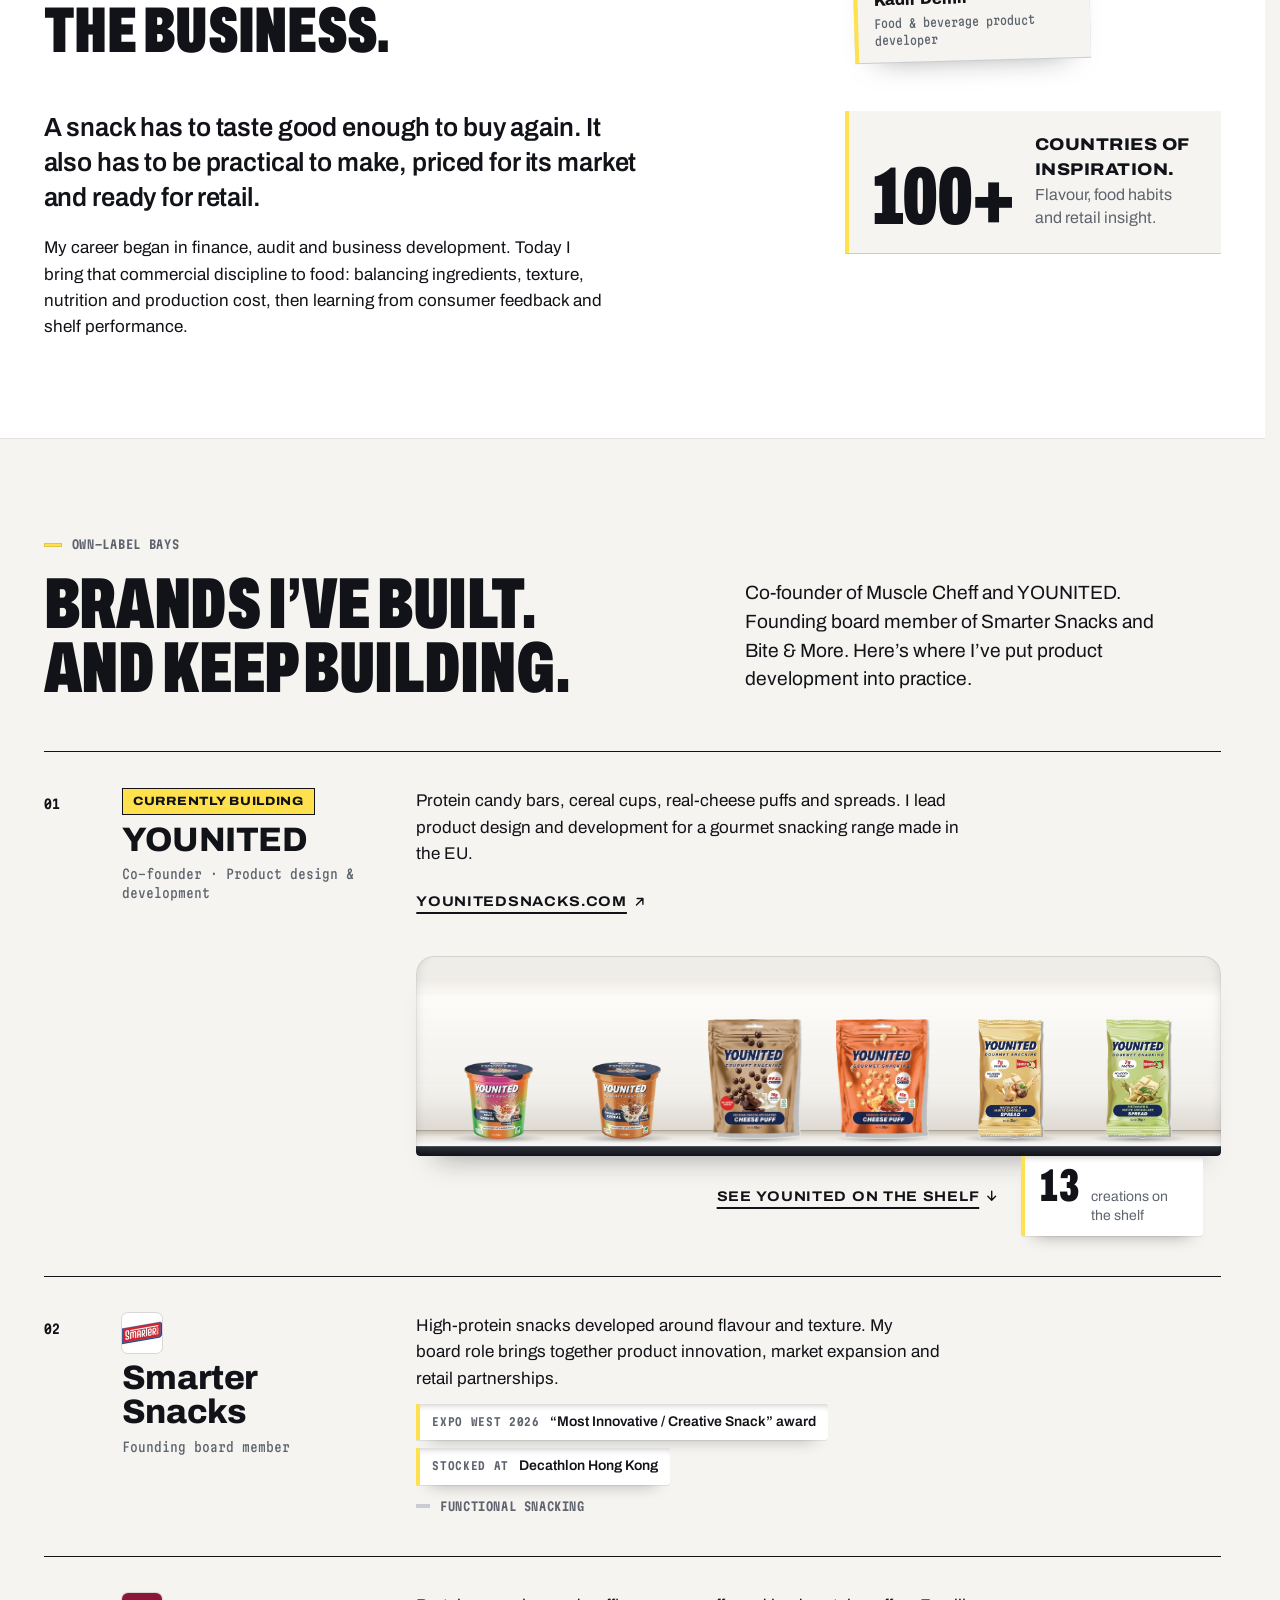
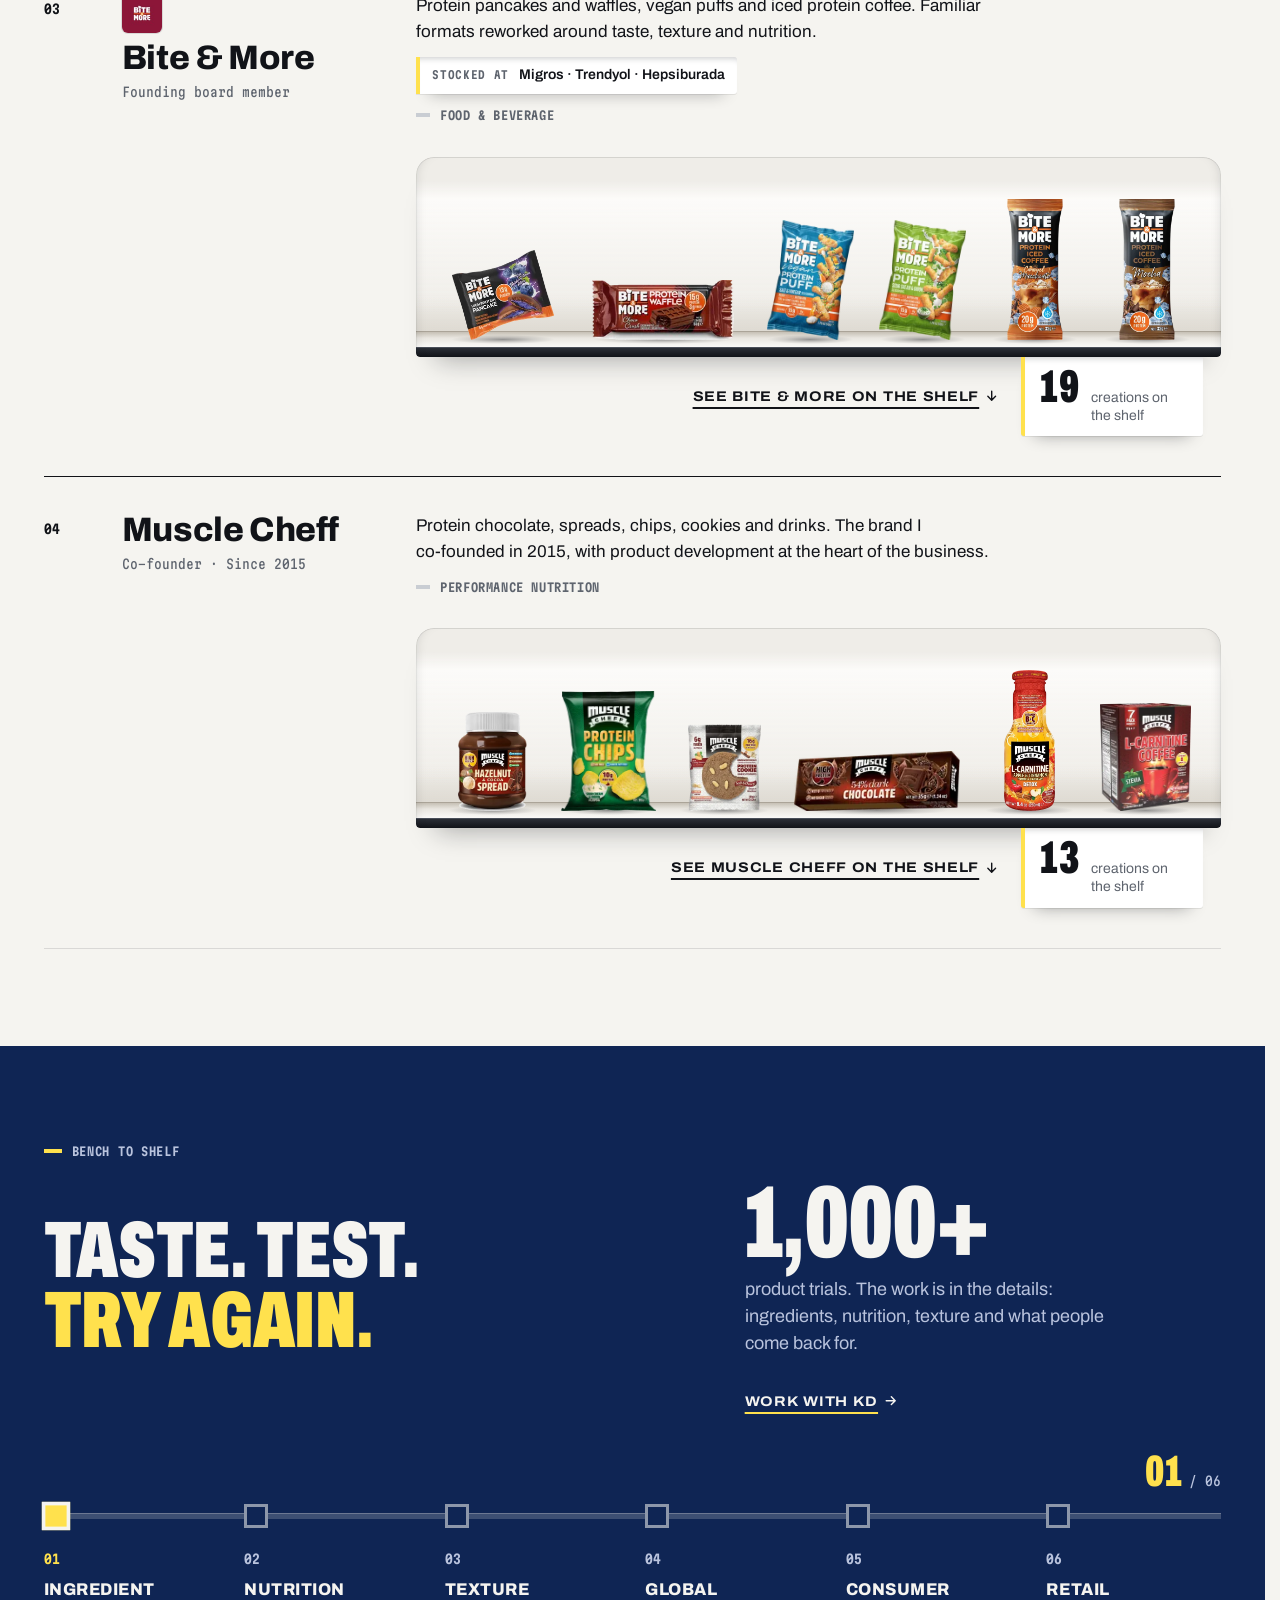
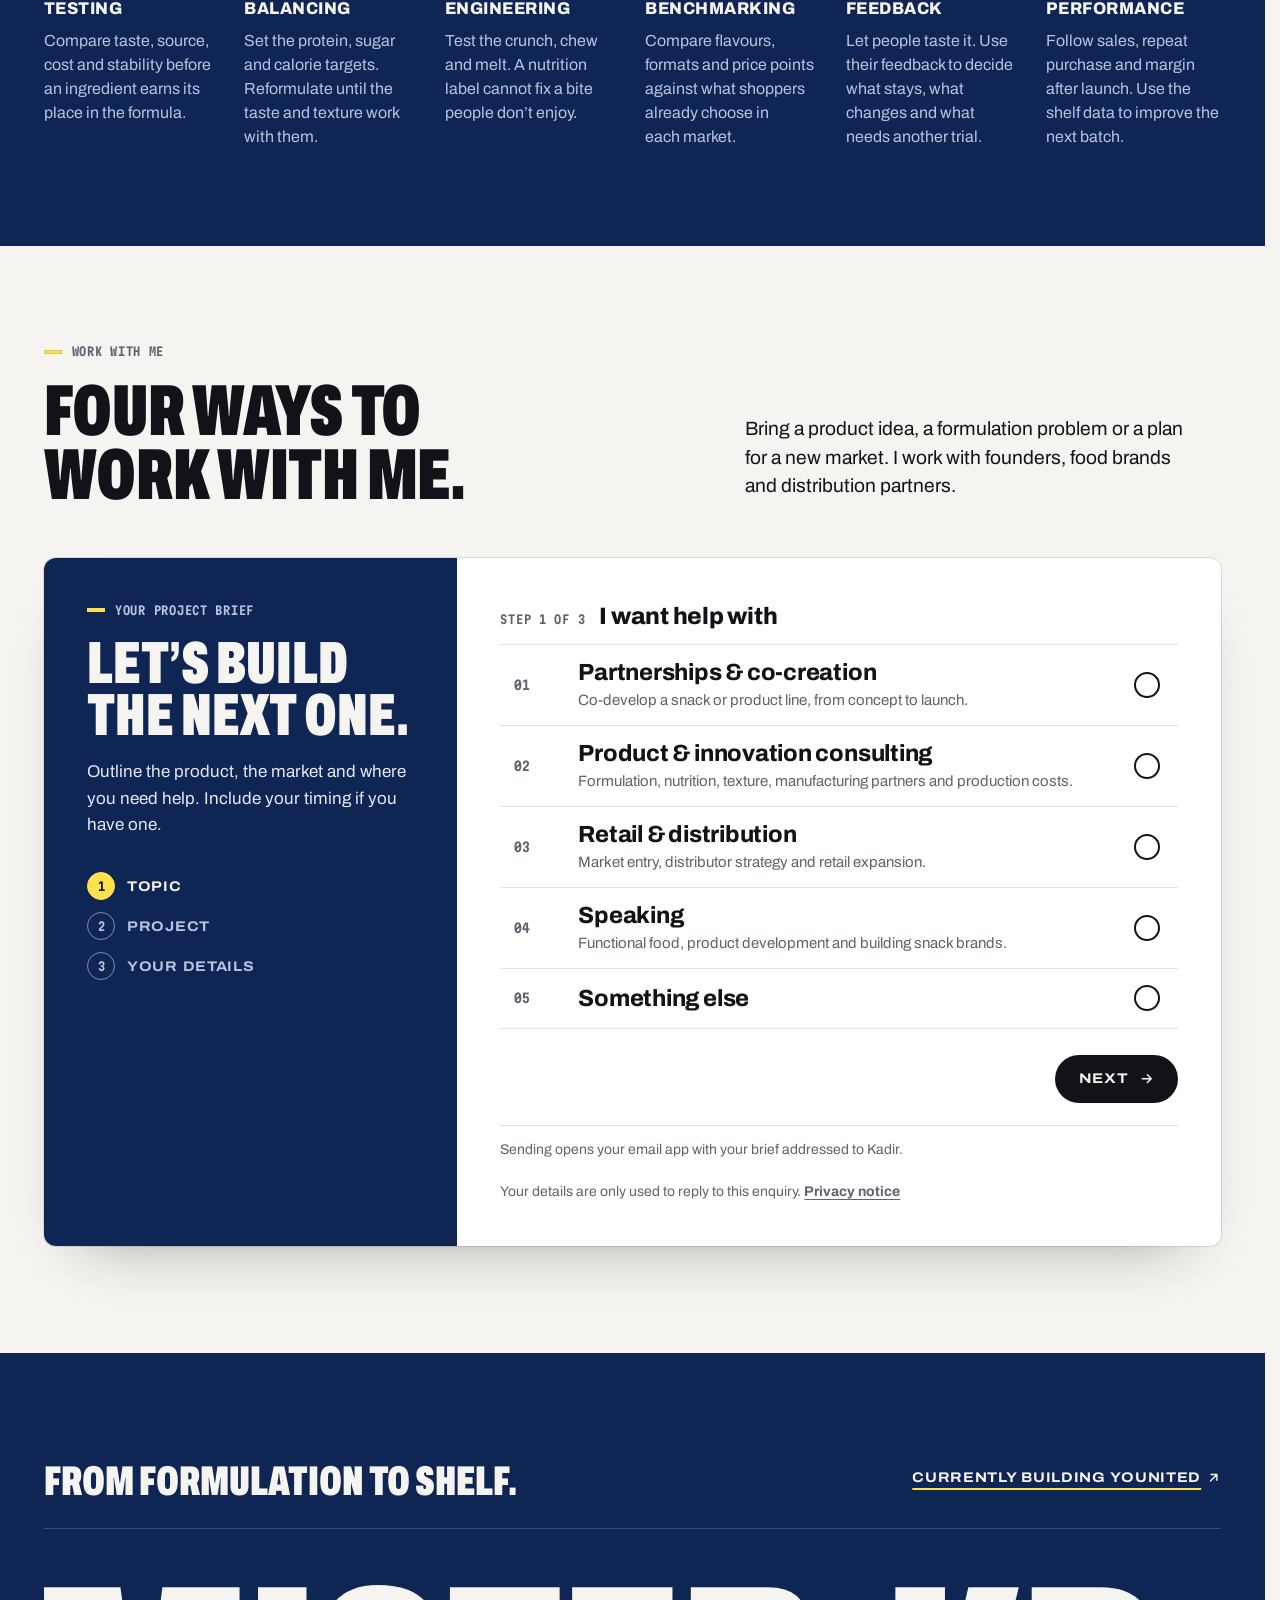
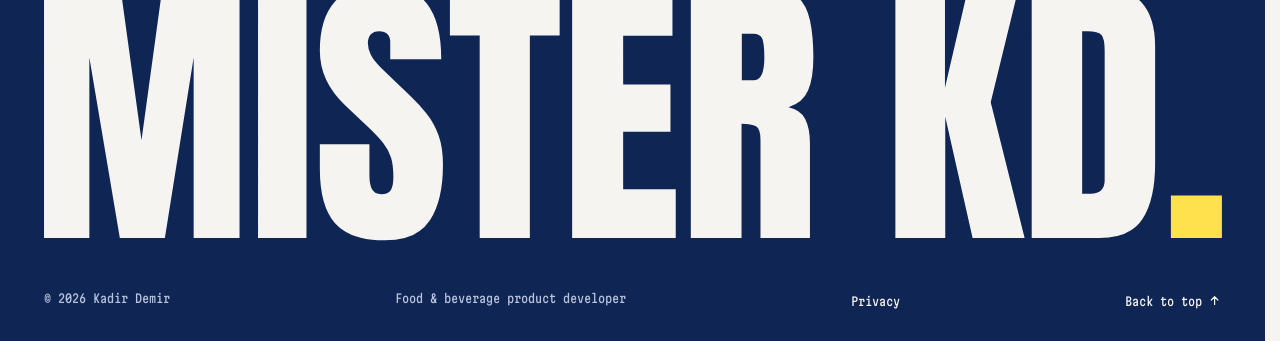
==== commit 2bd7ee96: "Remove the YOUNITED samples photo from the brands section Co-Authored-By: Claude Opus 5.5 <noreply@a" ====
--- a/index.html
+++ b/index.html
@@ -557,17 +557,13 @@
       <p class="lede">Co&#8209;founder of Muscle Cheff and YOUNITED. Founding board member of Smarter Snacks and Bite &amp; More. Here’s where I’ve put product development into practice.</p>
     </div>
     <div class="bays">
-      <article class="bay bay--feature" aria-labelledby="bay-younited">
+      <article class="bay" aria-labelledby="bay-younited">
         <span class="bay__no" aria-hidden="true">01</span>
         <div class="bay__id">
           <p class="bay__now">Currently building</p>
           <h3 class="bay__name" id="bay-younited">YOUNITED</h3>
           <p class="bay__role">Co&#8209;founder · Product design &amp; development</p>
         </div>
-        <figure class="bay__photo">
-          <img src="assets/brand/younited-samples.webp" srcset="derived/younited-samples-450.webp 450w, assets/brand/younited-samples.webp 900w" sizes="(max-width: 760px) 240px, 300px" alt="Physical YOUNITED candy bar and spread samples laid out on a table" width="900" height="1600" loading="lazy" decoding="async">
-          <figcaption>YOUNITED · Physical product samples</figcaption>
-        </figure>
         <div class="bay__body">
           <div class="bay__text">
             <p>Protein candy bars, cereal cups, real-cheese puffs and spreads. I lead product design and development for a gourmet snacking range made in the EU.</p>
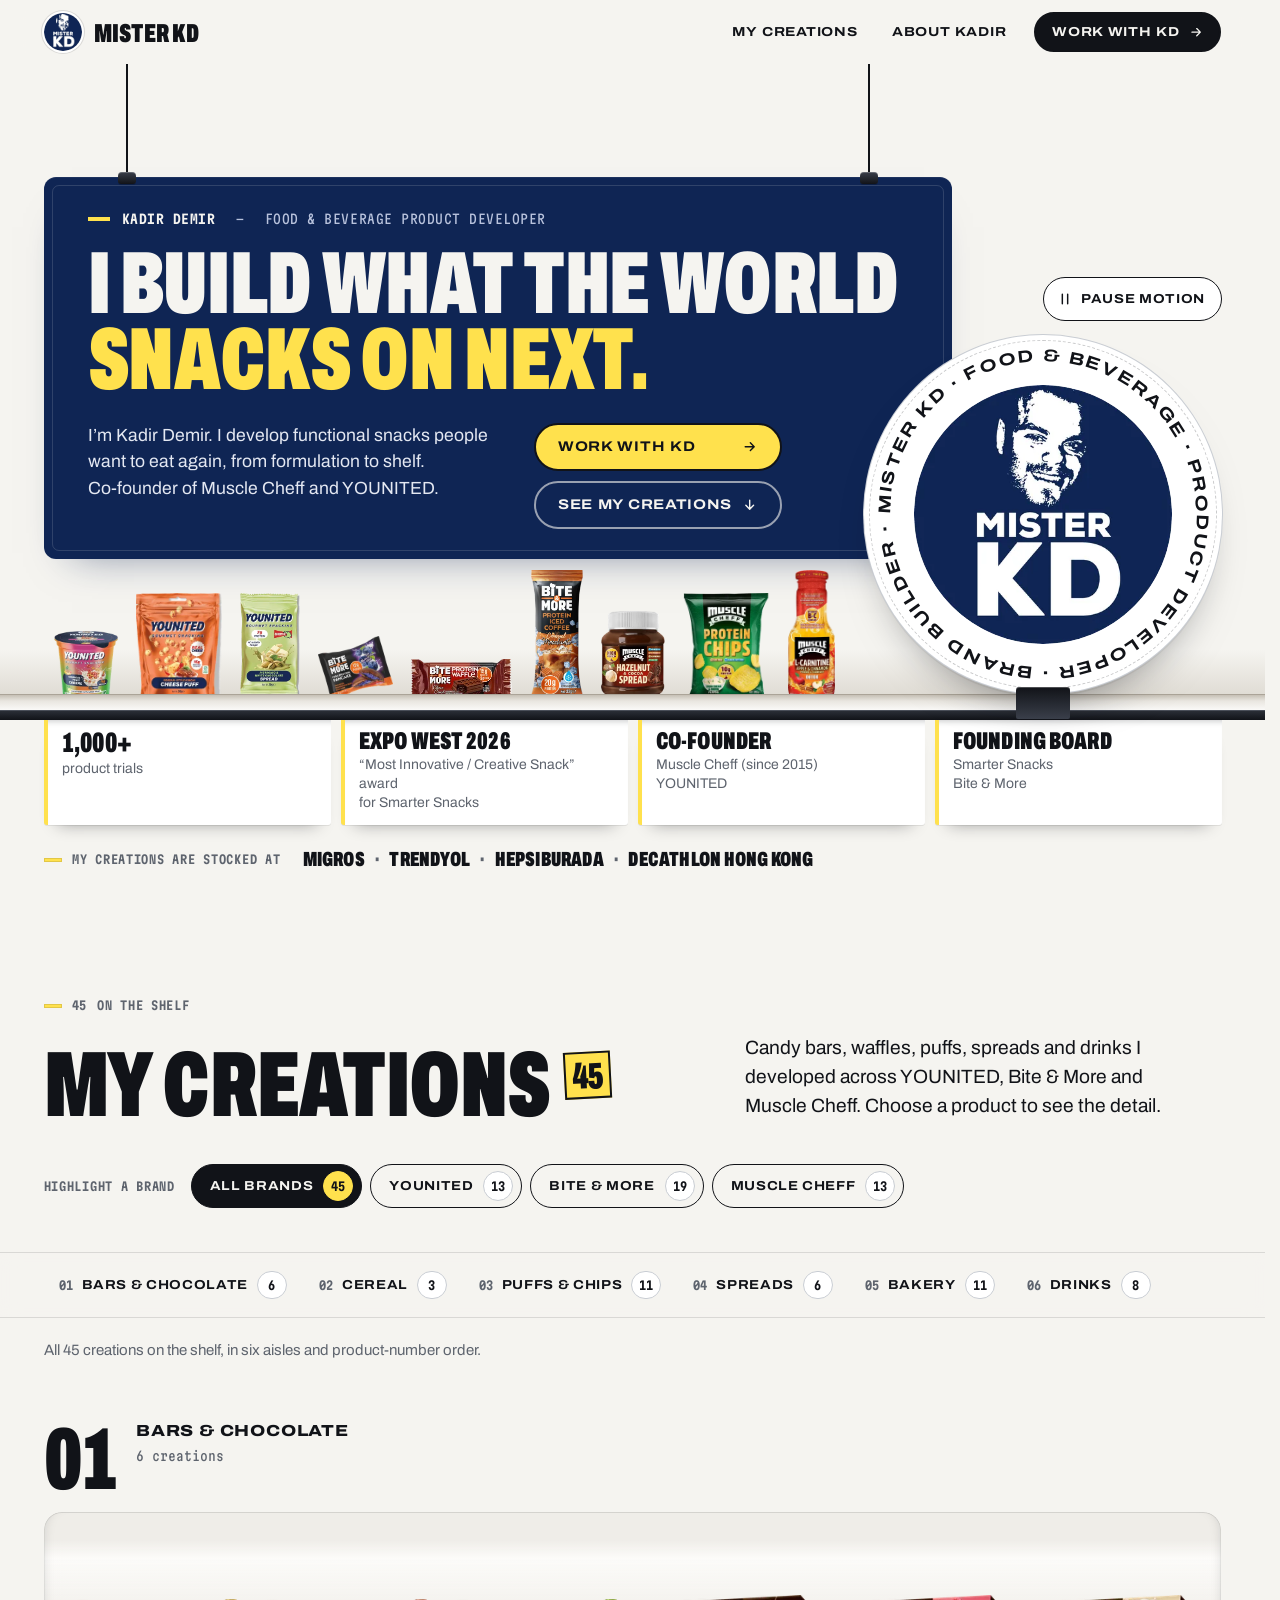
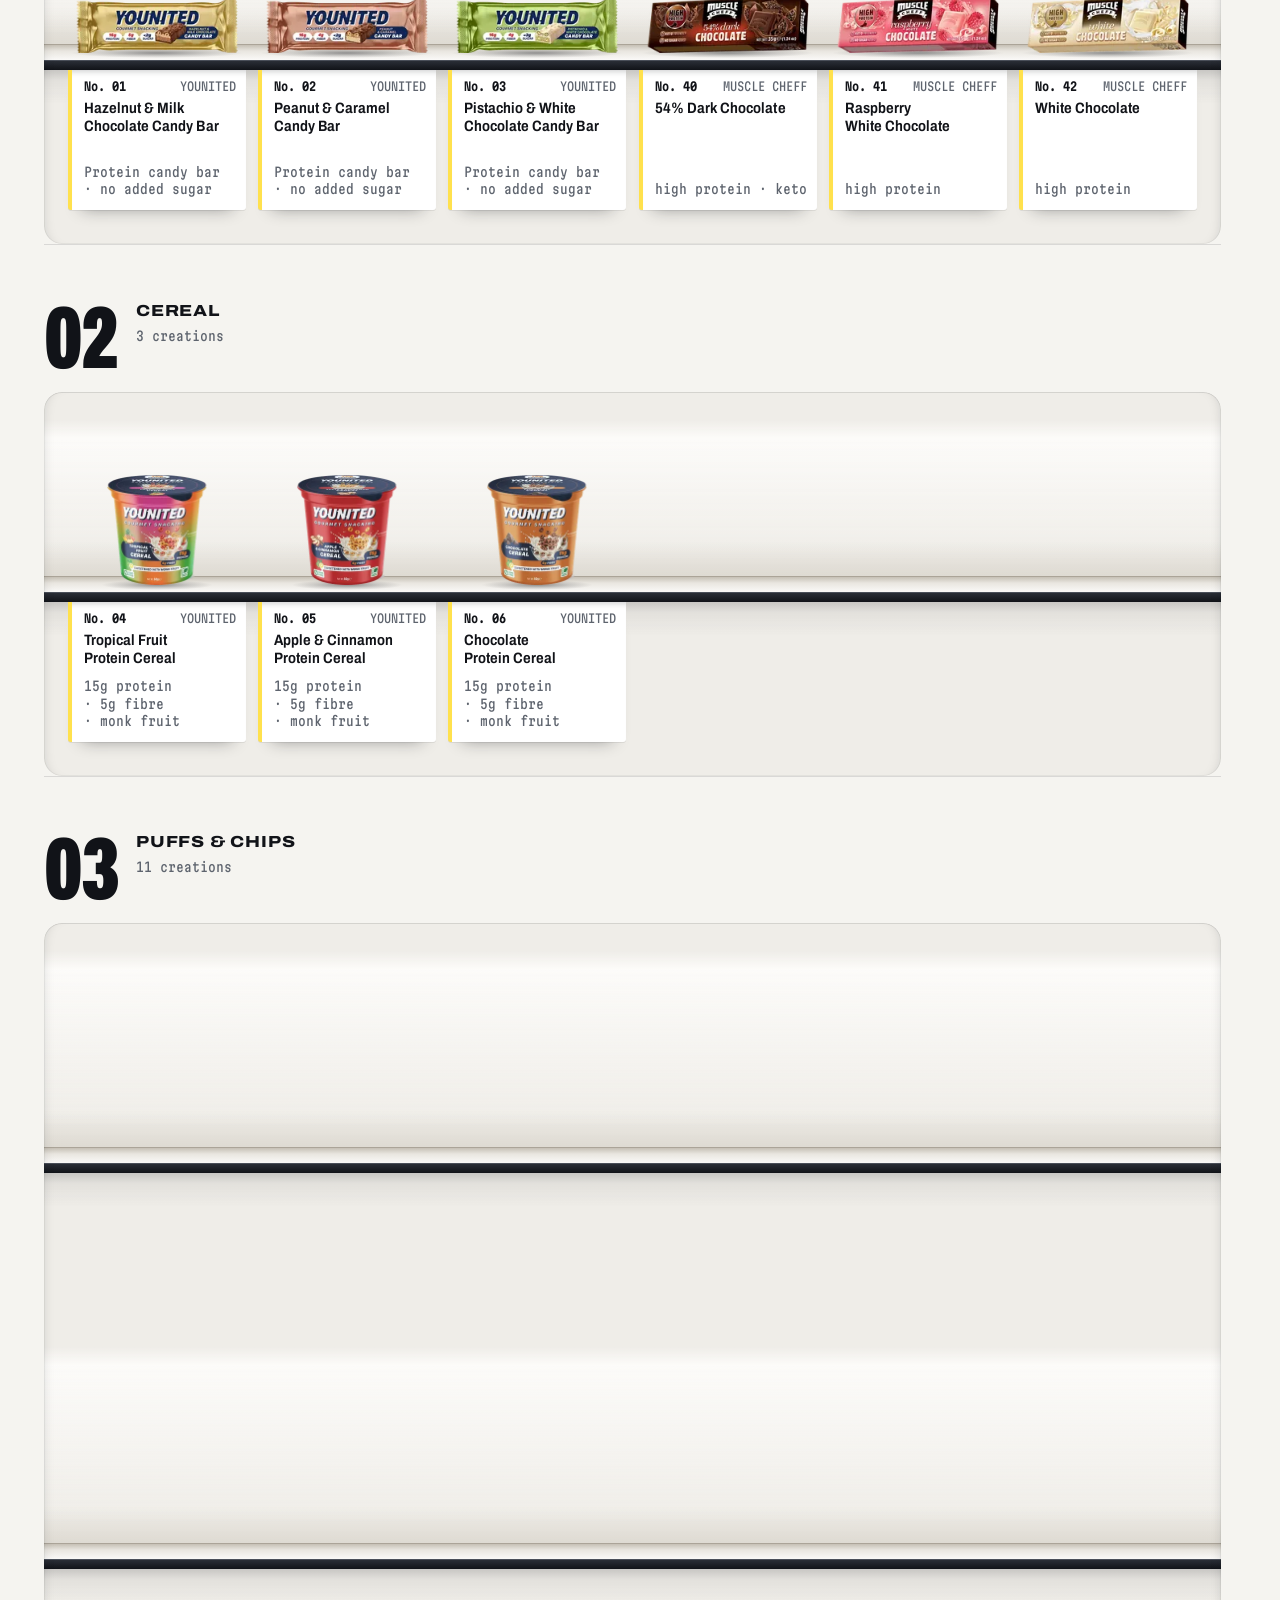
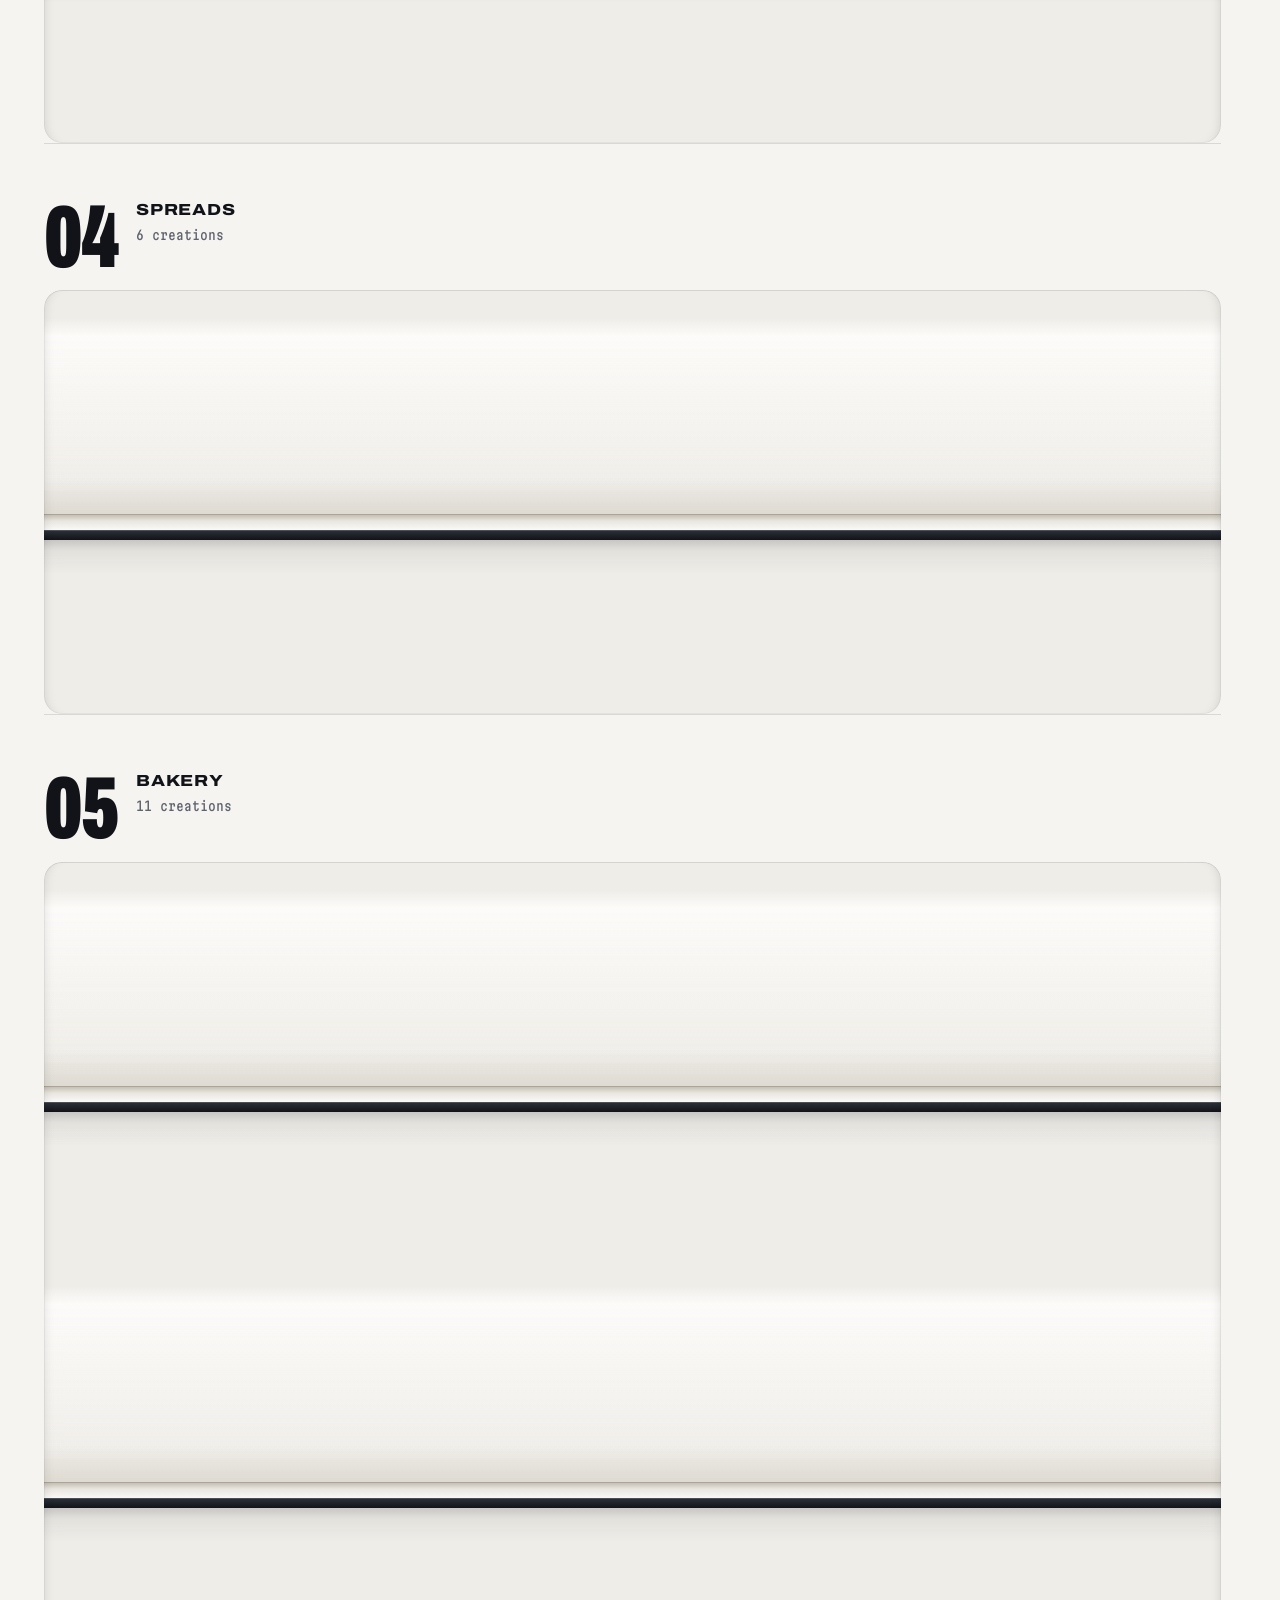
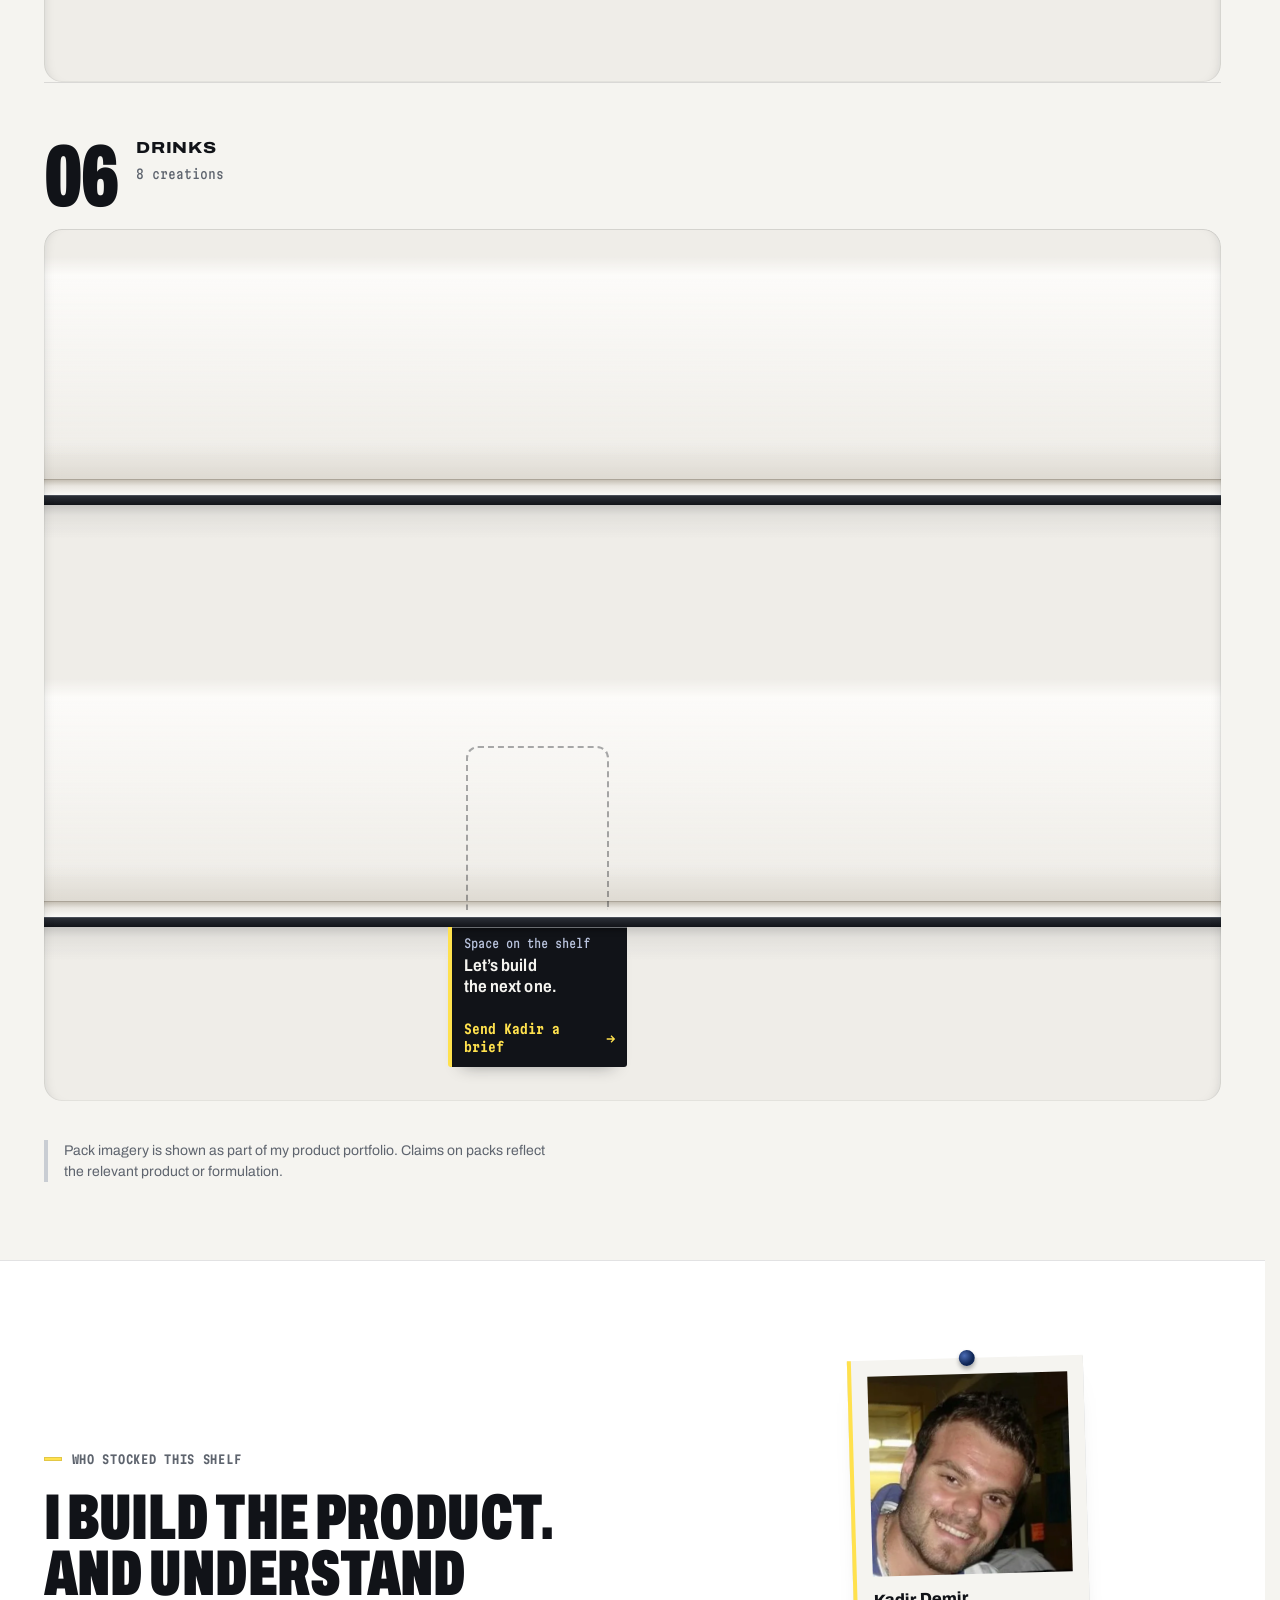
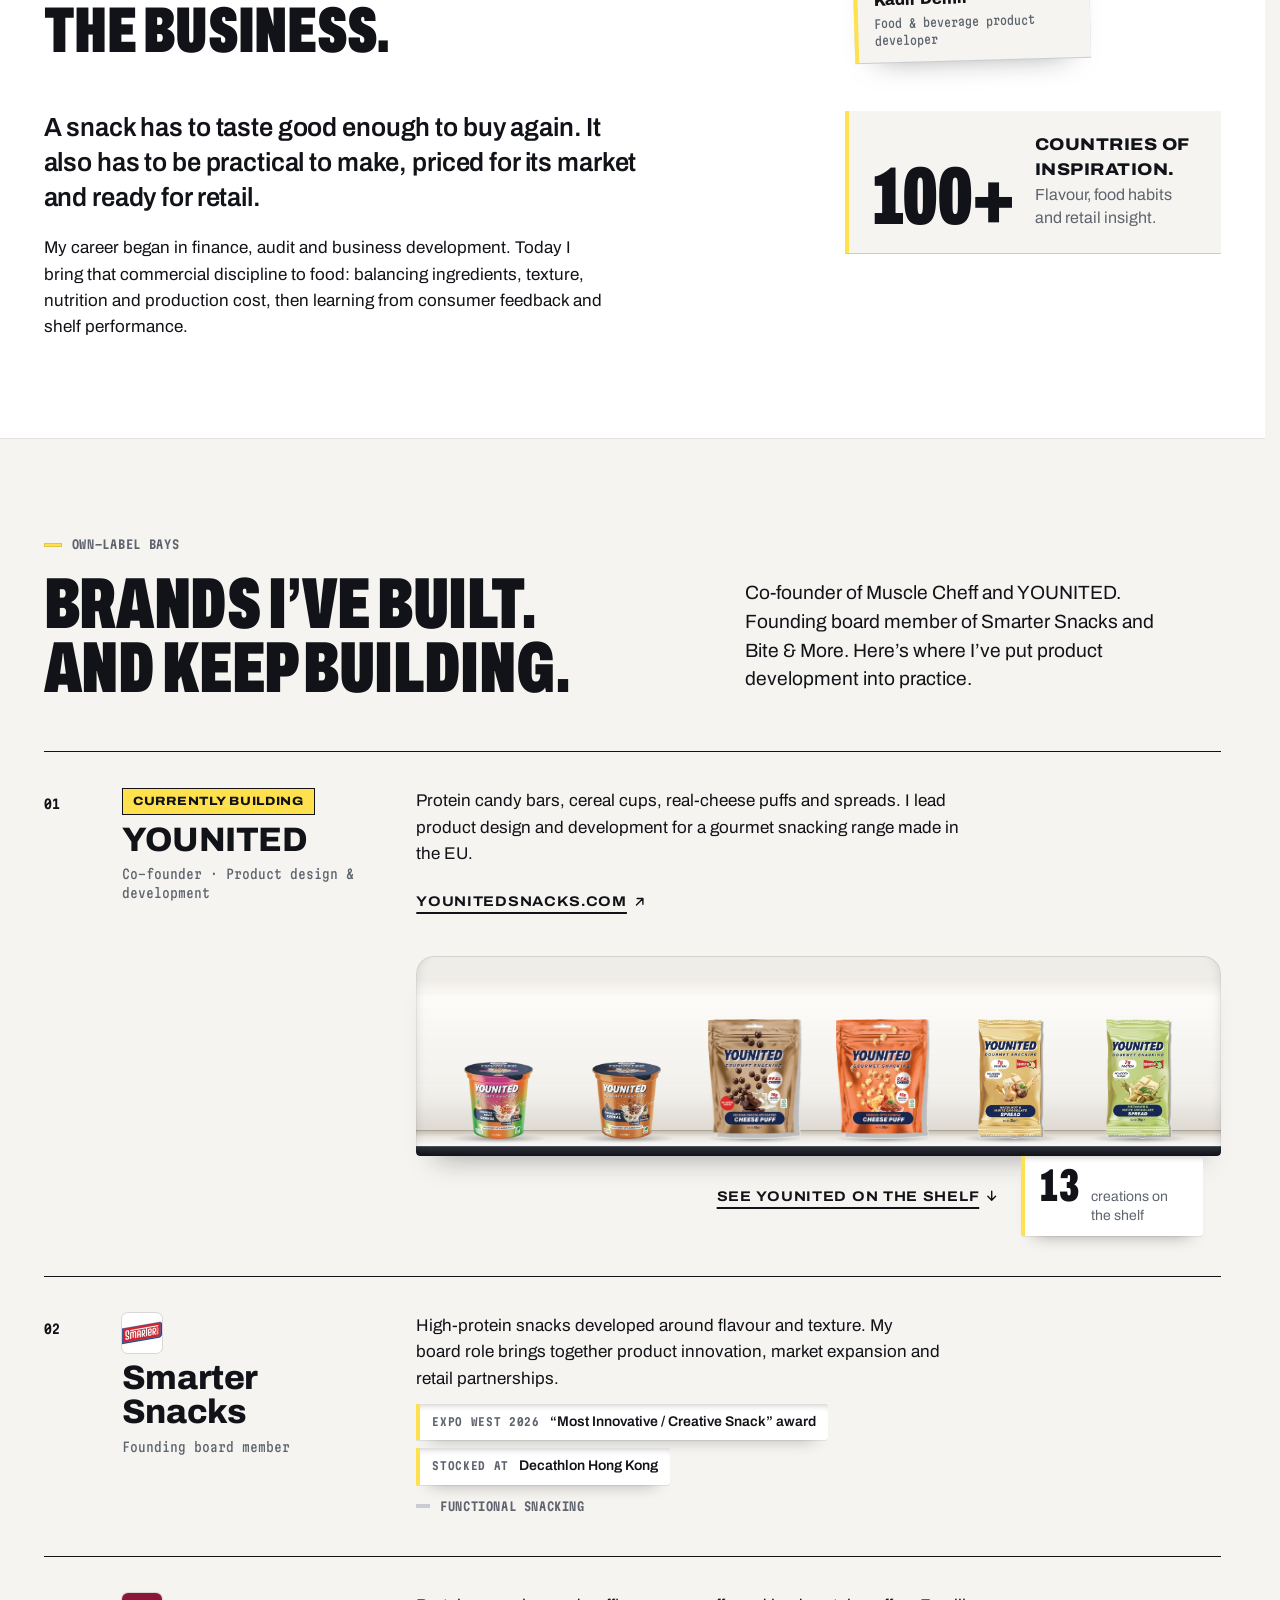
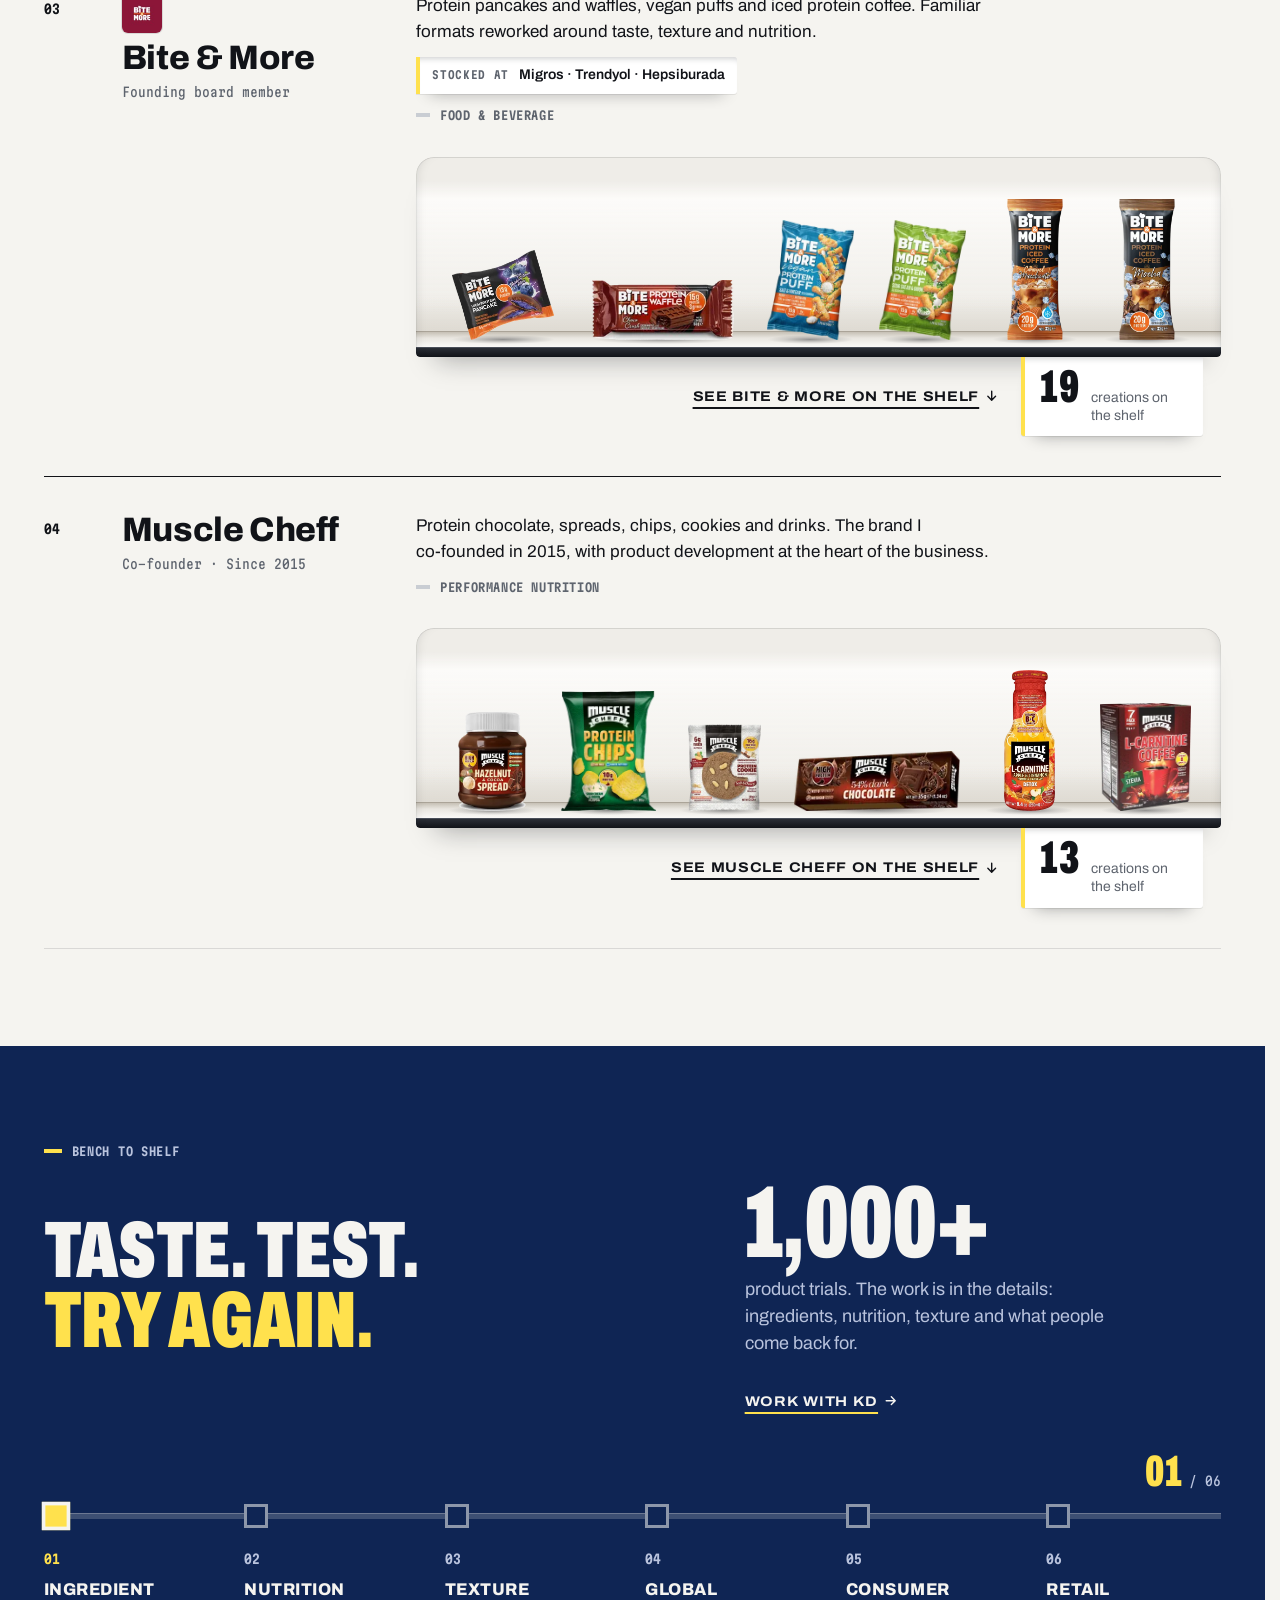
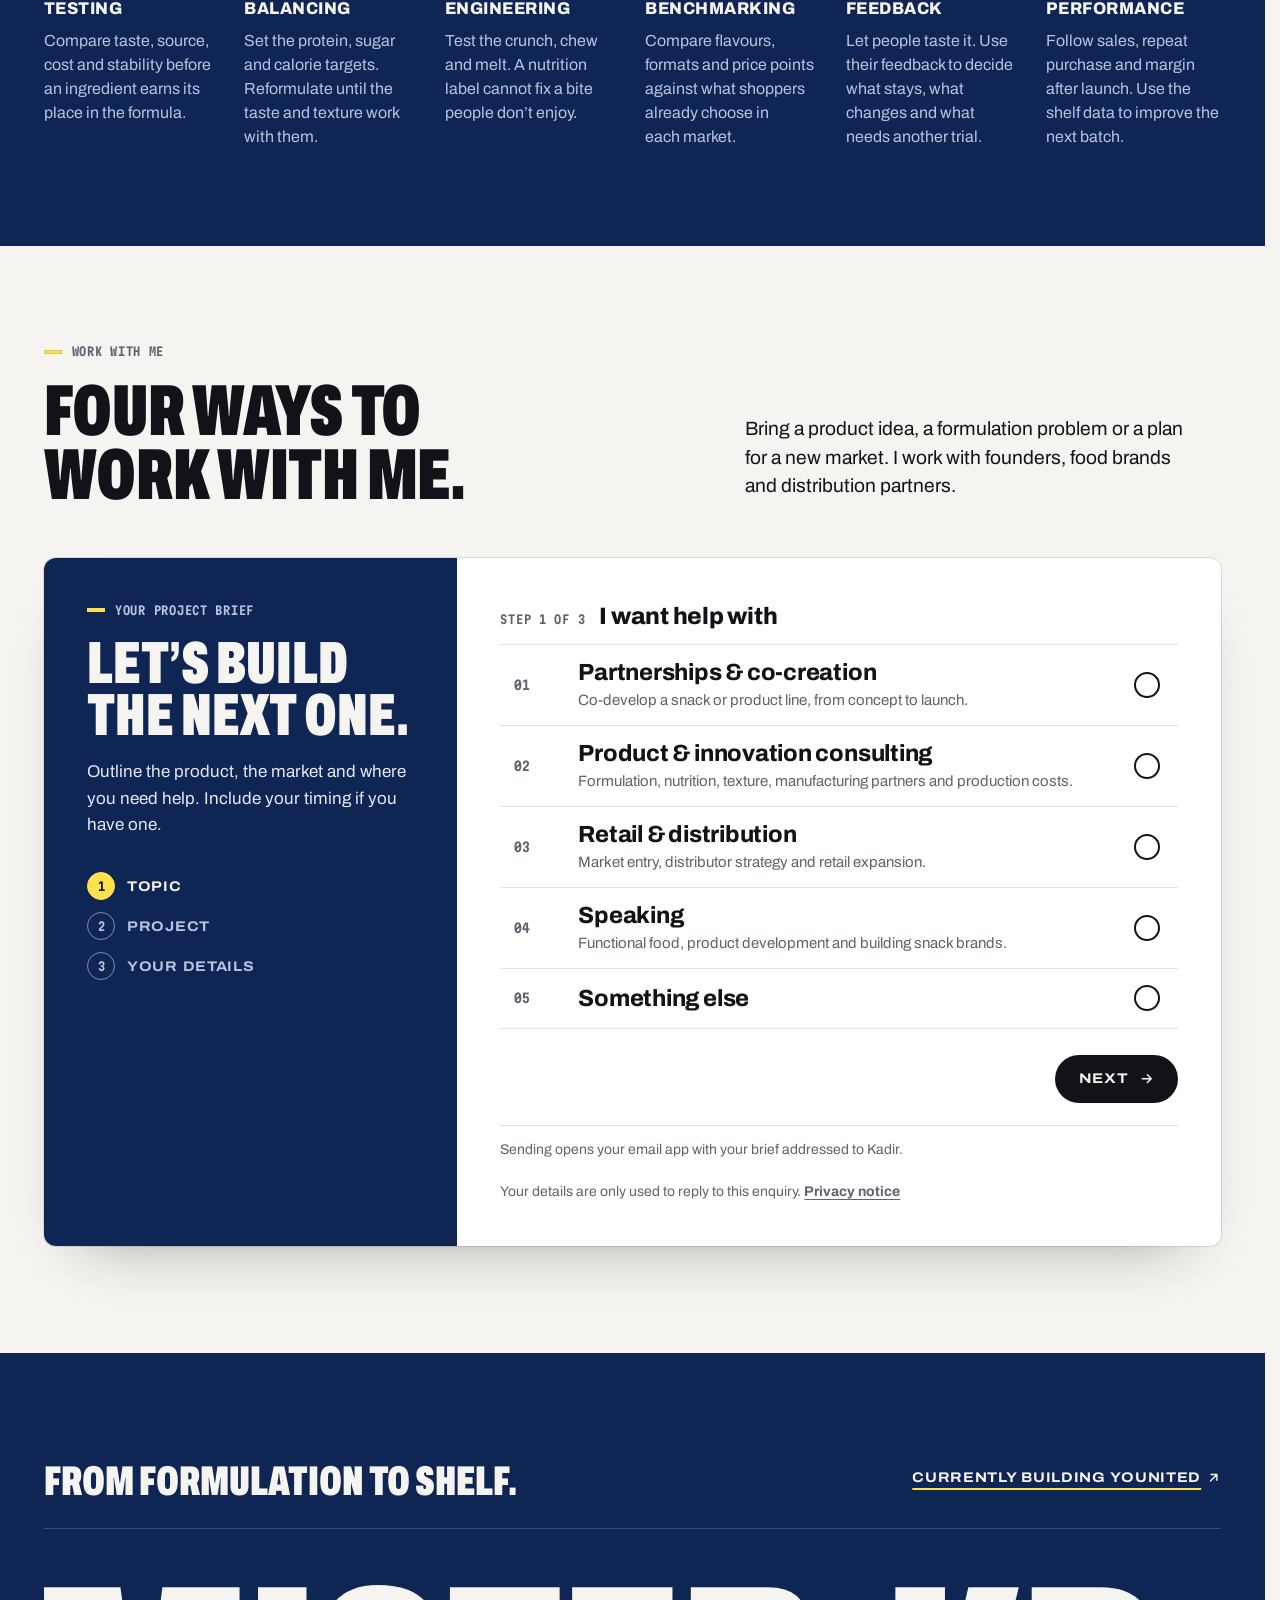
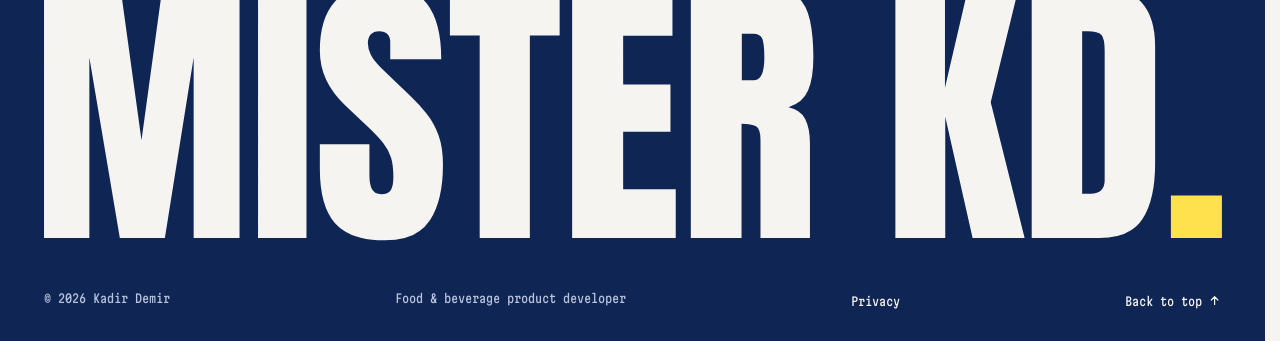
==== commit 73d308cd: "Send the brief to kd@younitedsnacks.com Kadir's new Google Workspace mailbox replaces the previous a" ====
--- a/index.html
+++ b/index.html
@@ -43,7 +43,7 @@
   }
 </style></noscript>
 <script type="application/ld+json">
-{"@context":"https://schema.org","@type":"ProfilePage","dateCreated":"2026-09-03T00:00:00+03:00","dateModified":"2026-11-04T00:00:00+03:00","mainEntity":{"@type":"Person","@id":"https://misterkd.com/#person","name":"Kadir Demir","alternateName":"Mister KD","url":"https://misterkd.com/","image":"https://misterkd.com/assets/brand/logo-round.png","description":"Food & beverage product developer. Co-founder of Muscle Cheff and YOUNITED, founding board member of Smarter Snacks and Bite & More.","jobTitle":"Food & beverage product developer","worksFor":{"@type":"Organization","@id":"https://younitedsnacks.com/#org","name":"YOUNITED Gourmet Snacking","url":"https://younitedsnacks.com/"},"knowsAbout":["functional food","protein snacks","product development","FMCG","retail expansion","brand creation"]}}
+{"@context":"https://schema.org","@type":"ProfilePage","dateCreated":"2026-09-03T00:00:00+03:00","dateModified":"2026-11-15T00:00:00+03:00","mainEntity":{"@type":"Person","@id":"https://misterkd.com/#person","name":"Kadir Demir","alternateName":"Mister KD","url":"https://misterkd.com/","image":"https://misterkd.com/assets/brand/logo-round.png","description":"Food & beverage product developer. Co-founder of Muscle Cheff and YOUNITED, founding board member of Smarter Snacks and Bite & More.","jobTitle":"Food & beverage product developer","worksFor":{"@type":"Organization","@id":"https://younitedsnacks.com/#org","name":"YOUNITED Gourmet Snacking","url":"https://younitedsnacks.com/"},"knowsAbout":["functional food","protein snacks","product development","FMCG","retail expansion","brand creation"]}}
 </script>
 <script type="application/json" id="kd-contact">{"email":null,"linkedin":null,"whatsapp":null}</script>
 </head>
@@ -718,7 +718,7 @@
           <ul class="direct__list"></ul>
         </div>
       </div>
-      <form class="brief__form" id="contactForm" method="post" novalidate aria-labelledby="contact-title" data-fallback-email="kadir@biteandmore.com">
+      <form class="brief__form" id="contactForm" method="post" novalidate aria-labelledby="contact-title" data-fallback-email="kd@younitedsnacks.com">
         <input type="hidden" name="_subject" value="New enquiry via misterkd.com">
         <input type="hidden" name="_template" value="table">
         <input type="checkbox" name="botcheck" class="hp" tabindex="-1" aria-hidden="true">
@@ -769,12 +769,12 @@
         </div>
         <p class="brief__status" role="status" aria-live="polite"></p>
         <div class="brief__fallback" hidden>
-          <a class="text-link" href="mailto:kadir@biteandmore.com" data-fallback-mailto>Email kadir@biteandmore.com</a>
+          <a class="text-link" href="mailto:kd@younitedsnacks.com" data-fallback-mailto>Email kd@younitedsnacks.com</a>
           <button class="btn btn--ghost btn--sm" type="button" data-copy-brief>Copy my brief</button>
         </div>
         <p class="brief__state">Sending opens your email app with your brief addressed to Kadir.</p>
         <p class="brief__privacy">Your details are only used to reply to this enquiry. <a href="privacy.html">Privacy notice</a></p>
-        <noscript><p class="brief__offline">Sending this brief needs JavaScript. You can also email Kadir directly at <a href="mailto:kadir@biteandmore.com">kadir@biteandmore.com</a>.</p></noscript>
+        <noscript><p class="brief__offline">Sending this brief needs JavaScript. You can also email Kadir directly at <a href="mailto:kd@younitedsnacks.com">kd@younitedsnacks.com</a>.</p></noscript>
       </form>
     </div>
   </div>
@@ -821,7 +821,7 @@
   </div>
   <button class="icon-btn icon-btn--lg spec__close" type="button" aria-label="Close product details"><svg viewBox="0 0 24 24" aria-hidden="true"><path d="M6 6l12 12M18 6L6 18"/></svg></button>
 </dialog>
-<script src="main.js?v=b5" defer></script>
+<script src="main.js?v=b6" defer></script>
 <script src="motion.js?v=b2" defer></script>
 <!-- Cloudflare Web Analytics (cookieless) --><script type="module" src="https://static.cloudflareinsights.com/beacon.min.js" data-cf-beacon='{"token": "a35523b4366f45a8bc1df8e81ab47db3"}'></script>
 </body>
